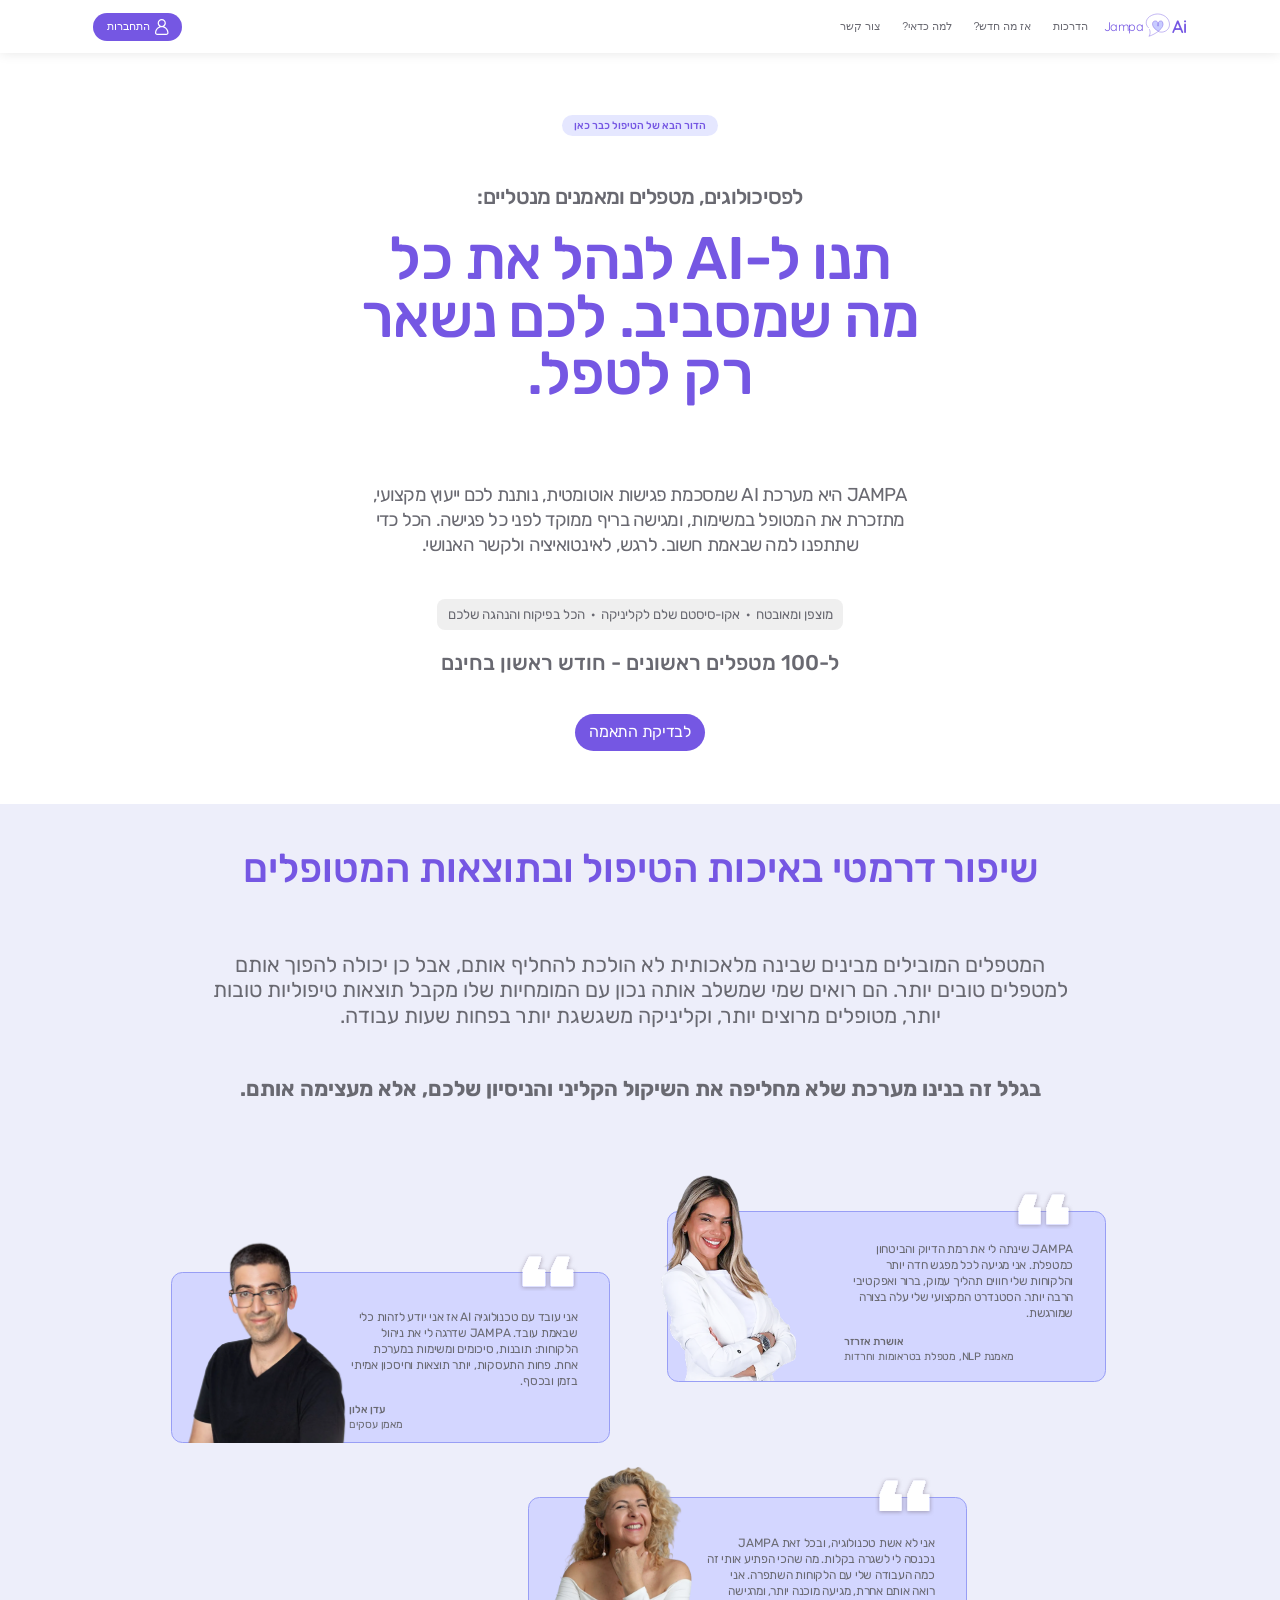
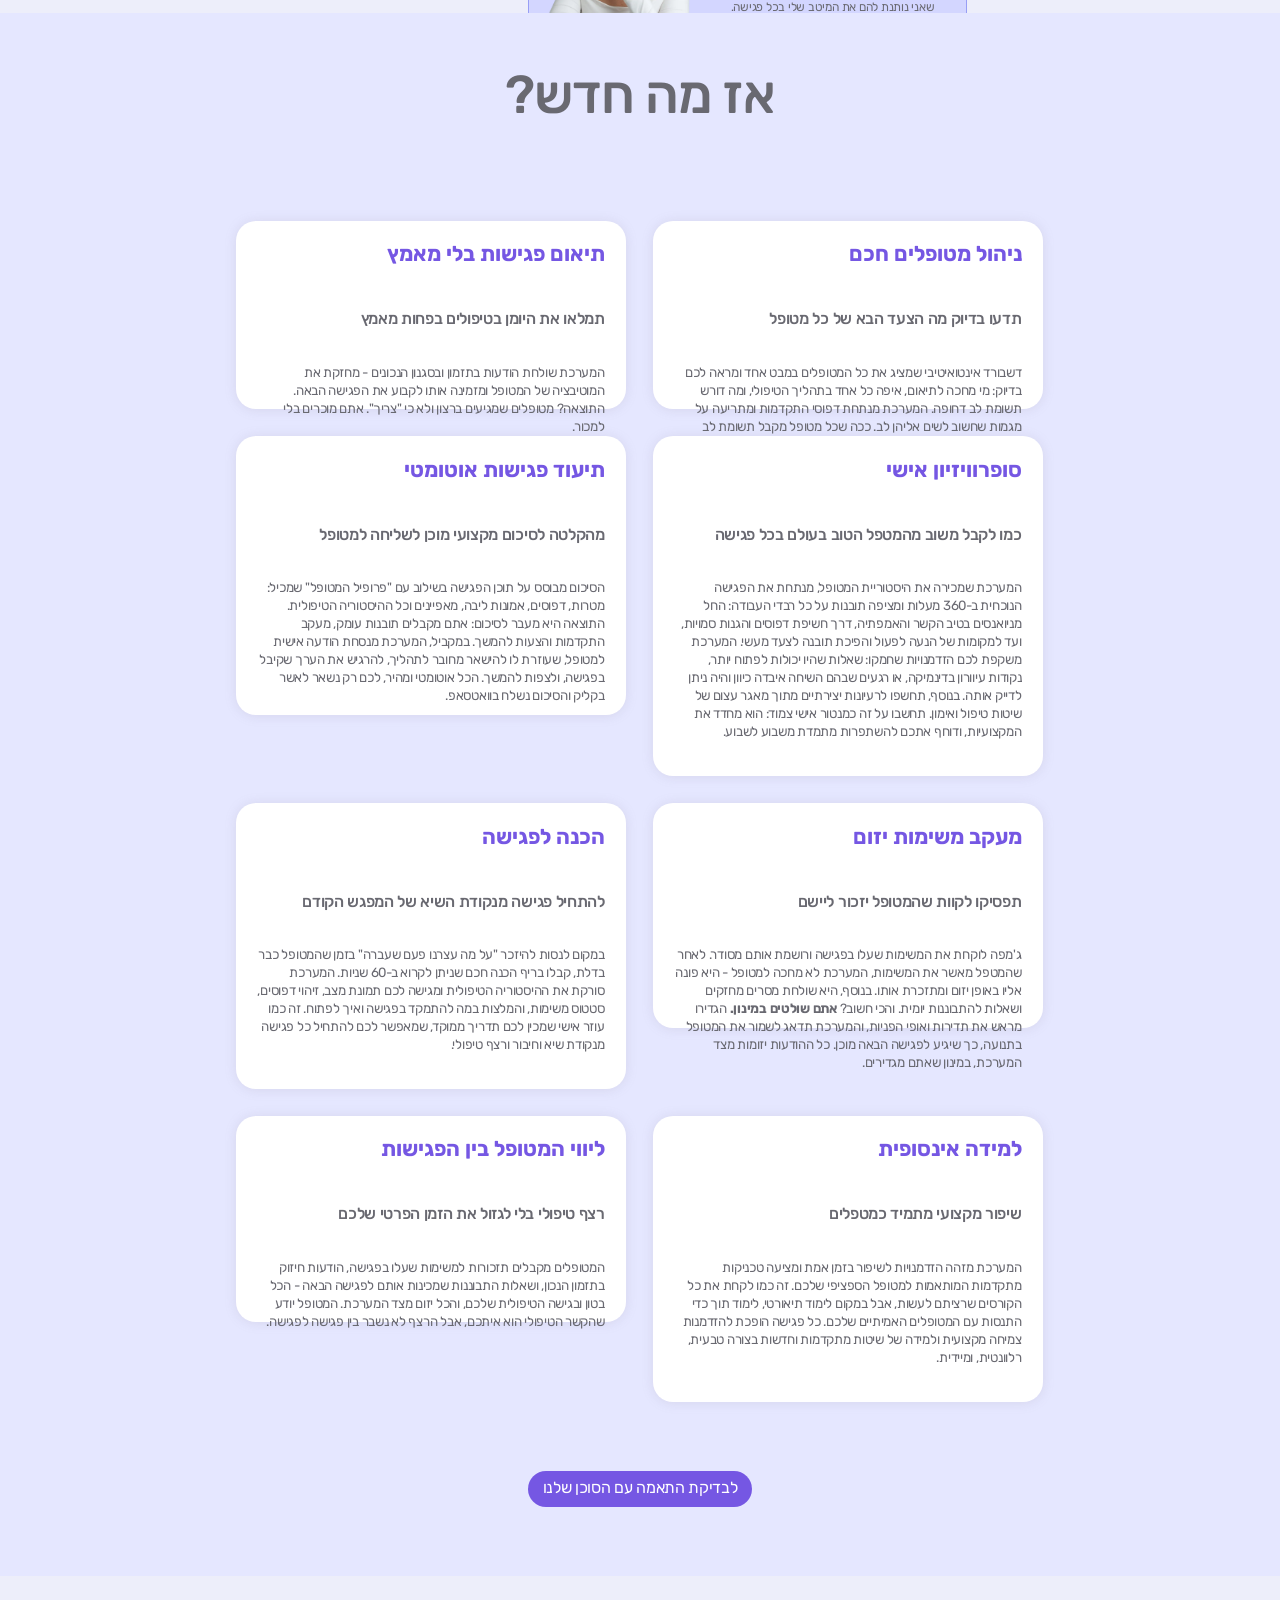
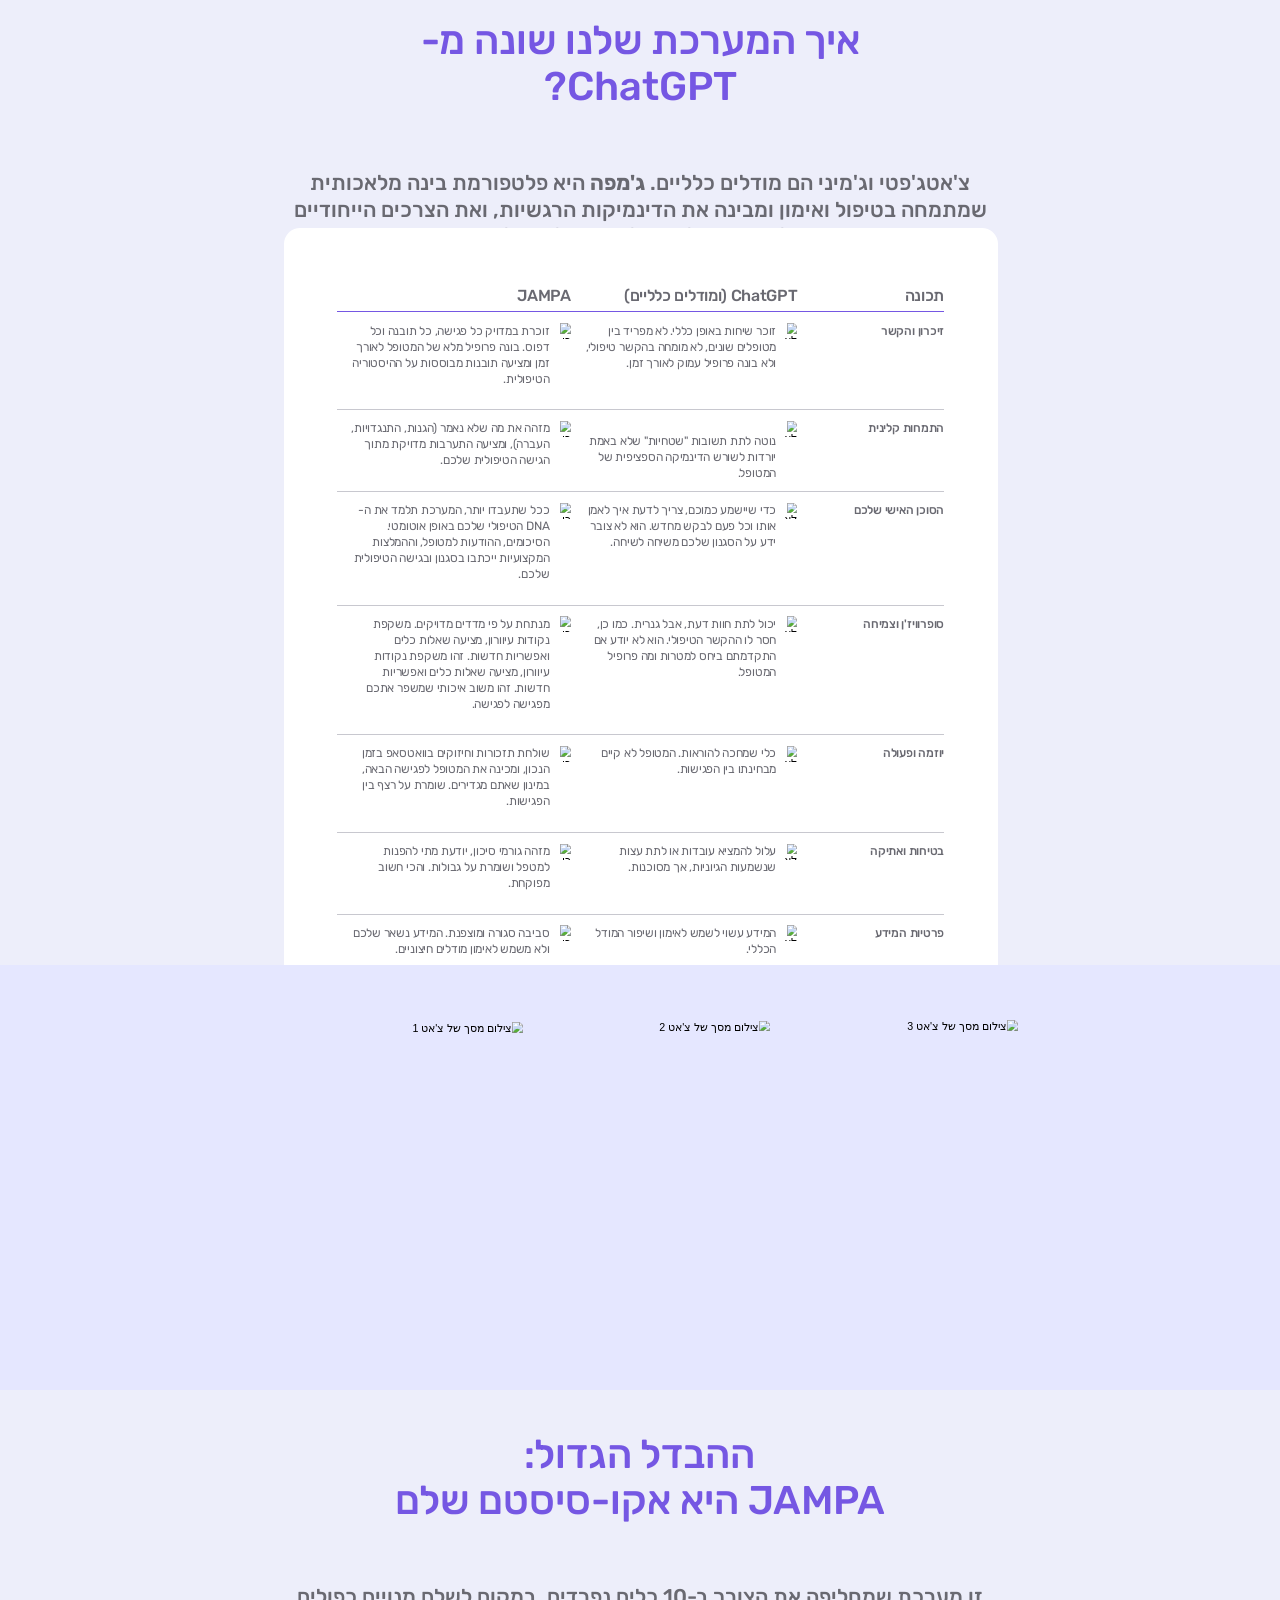
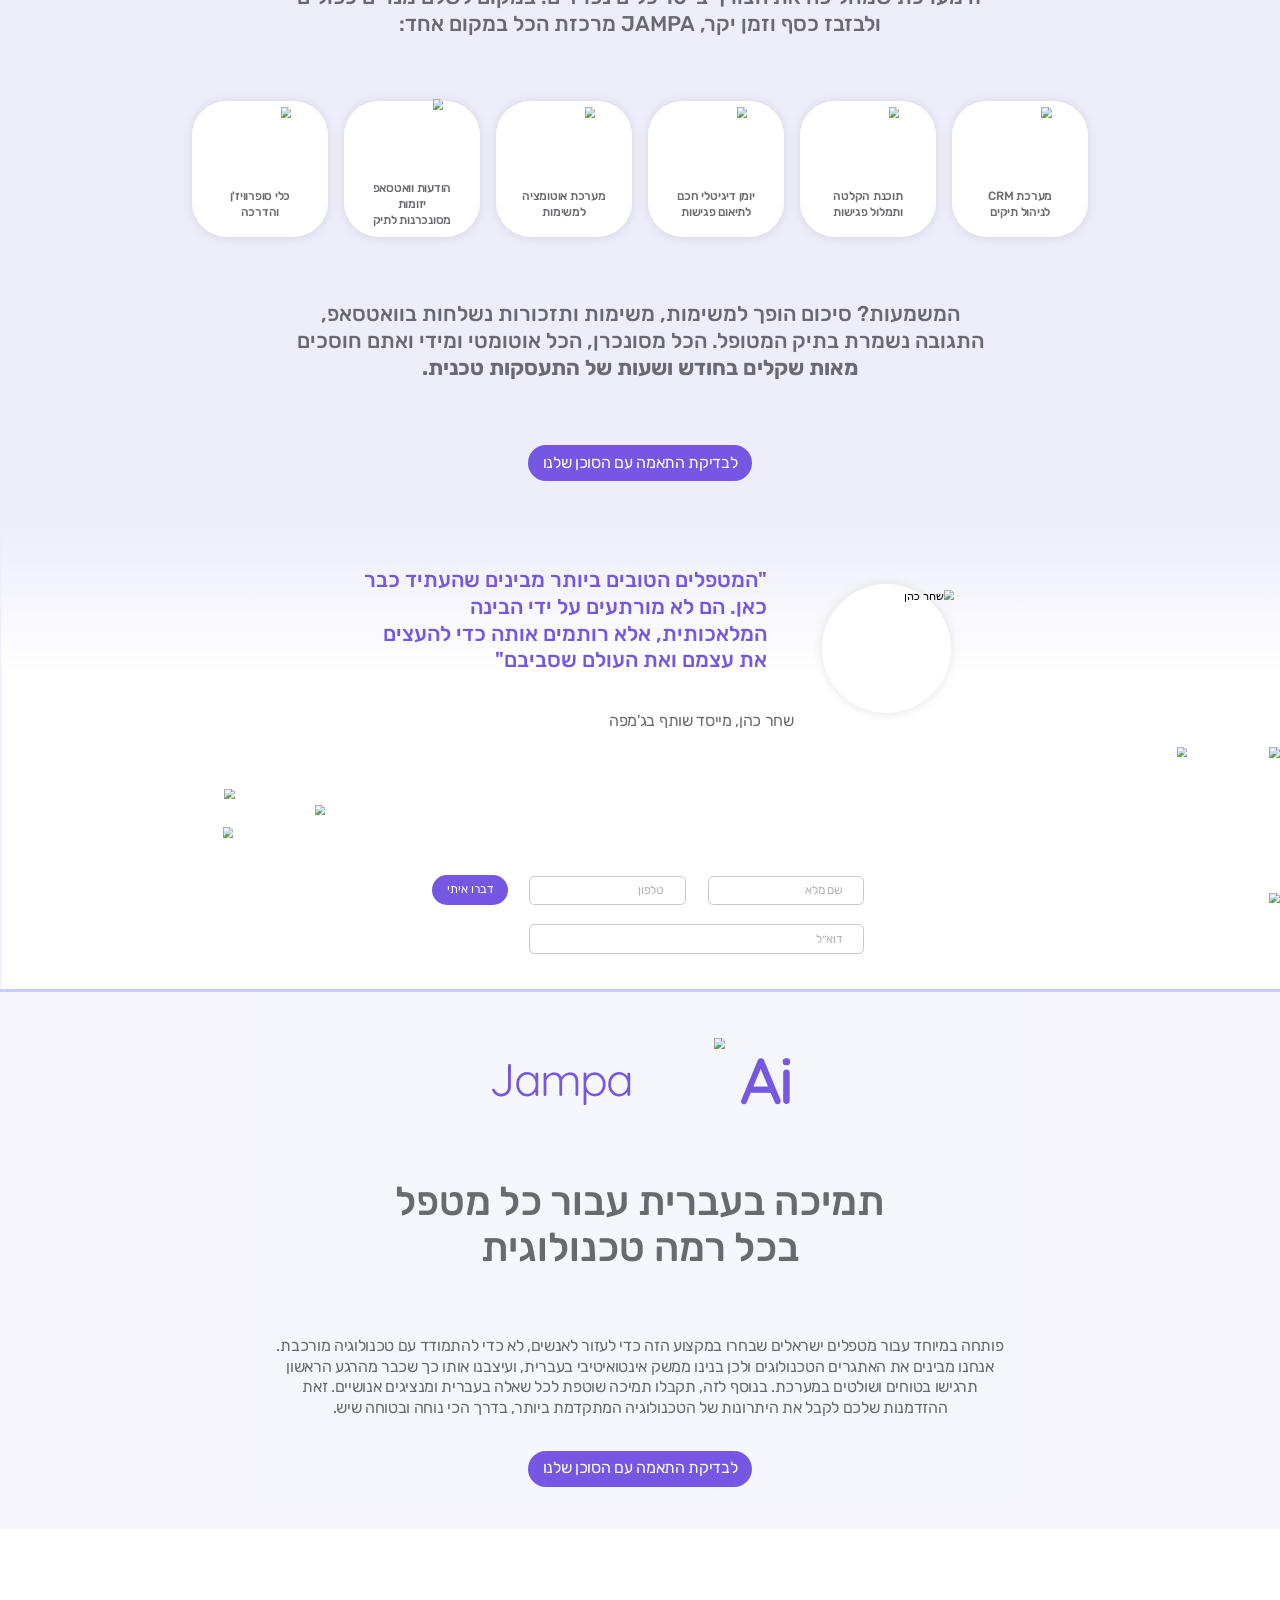
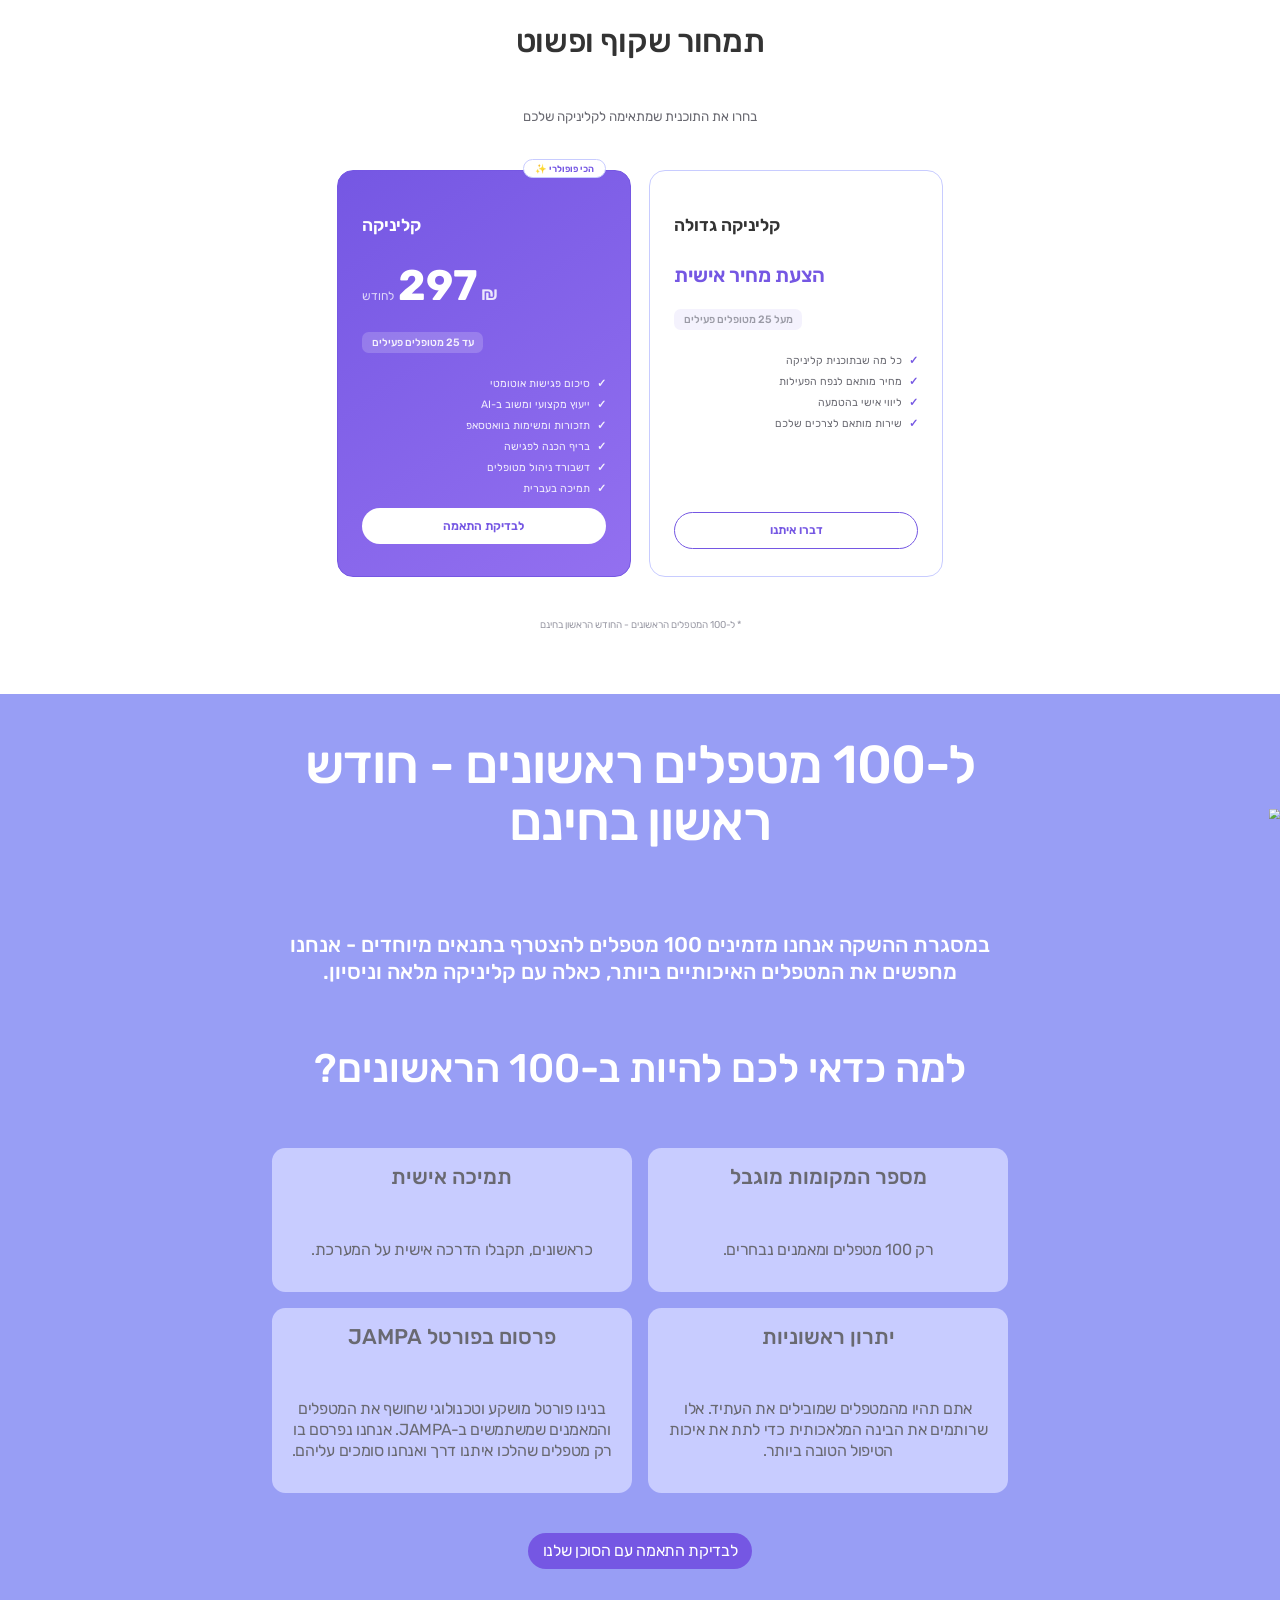
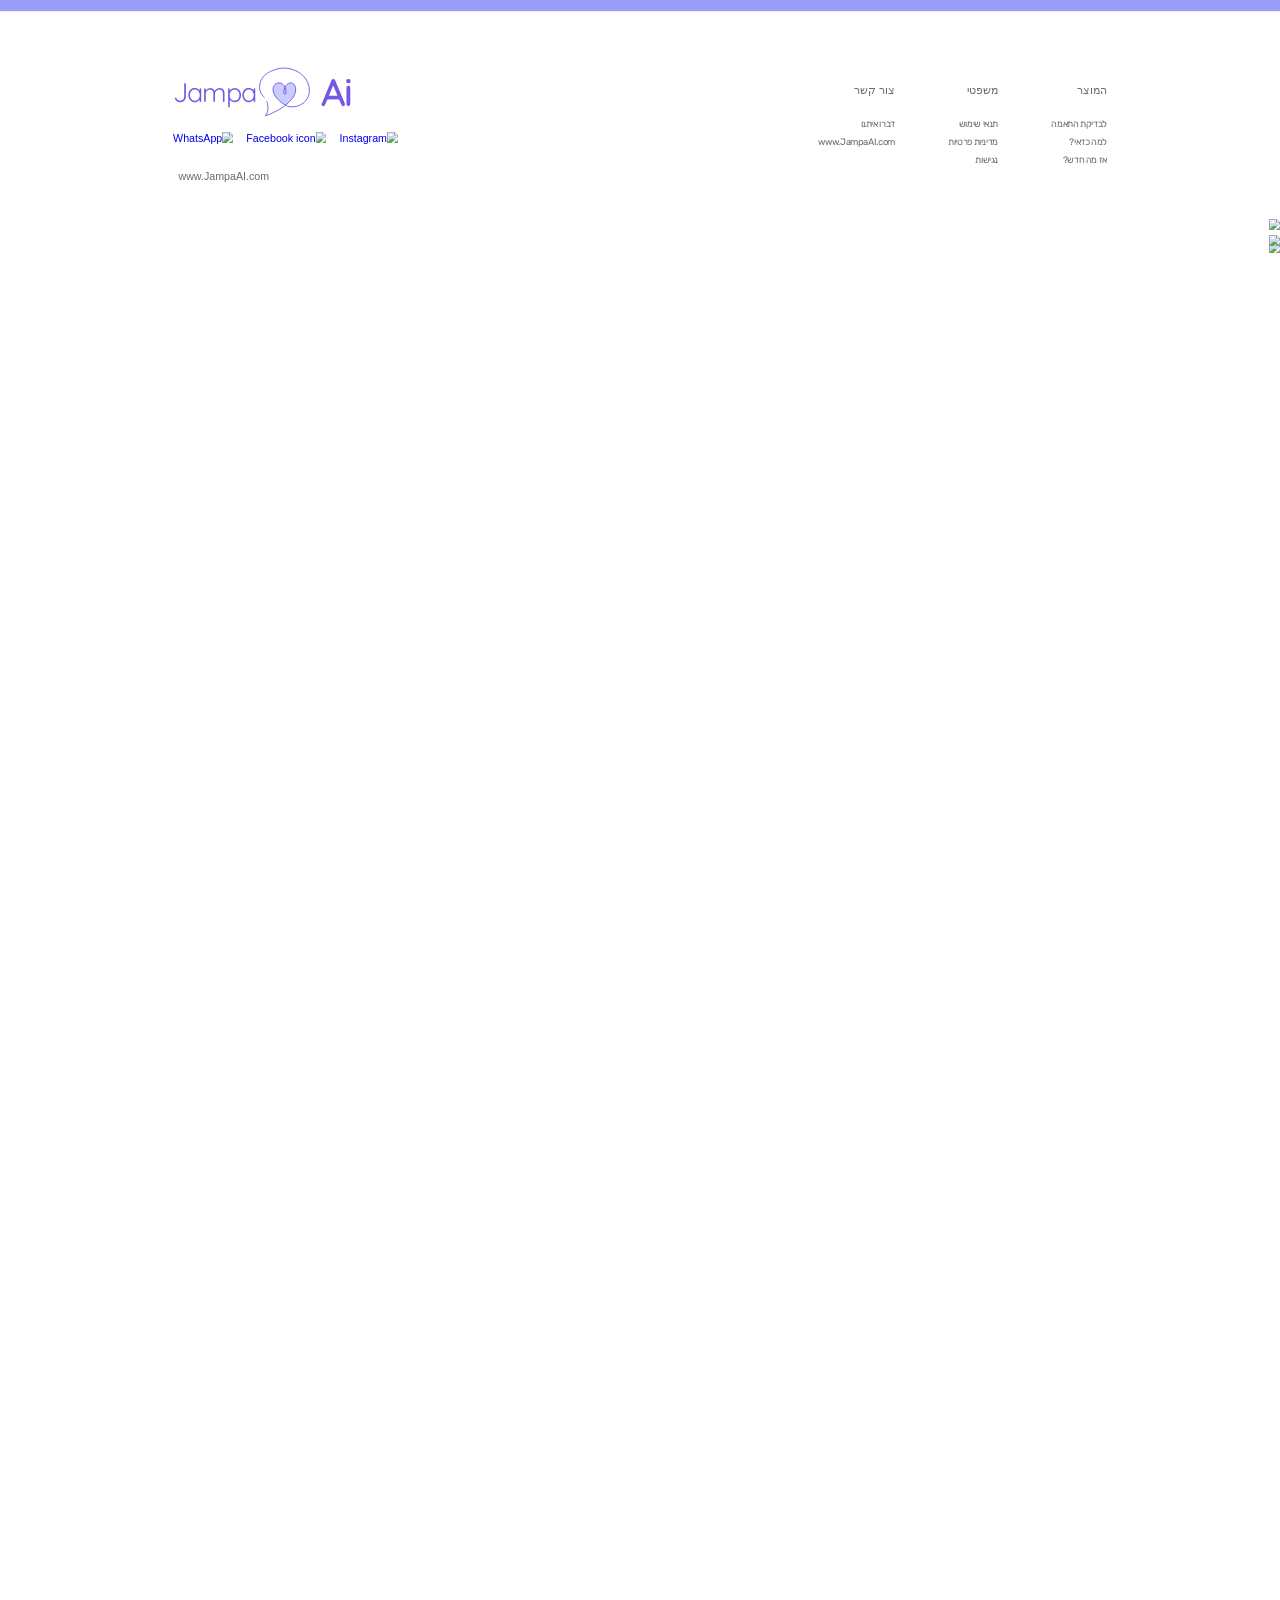
==== index.html @ 33da6381 "Switch Leads API back to prod environment" ====
<!doctype html>
<html dir="rtl" lang="he">
<head>
    <meta charset="utf-8"/>
    <meta content="width=device-width, initial-scale=1" name="viewport"/>
    <title>JAMPA - הדור הבא של הטיפול</title>
    <link rel="icon" type="image/x-icon" href="favicon-jampa.ico">
    <link rel="shortcut icon" href="favicon-jampa.ico"/>
    <link href="style.css?v=3" rel="stylesheet"/>
</head>
<body>

<header class="header">
    <div class="frame">
        <a href="tutorials.html" class="desktop-hidden" style="font-family:'Rubik',Helvetica,sans-serif;font-size:15px;font-weight:500;color:#7557E3;text-decoration:none;position:absolute;left:16px;top:50%;transform:translateY(-50%);">הדרכות</a>
        <div class="div mobile-hidden">
            <a aria-label="התחברות" class="frame-2" href="https://admin.jampa.ai" target="_blank" rel="noopener noreferrer" role="button">
                <svg fill="none" height="24" viewBox="0 0 21 24" width="21" xmlns="http://www.w3.org/2000/svg">
                    <path d="M13.772 11.1284C15.3076 10.0084 16.3077 8.19581 16.3077 6.15384C16.3077 2.76061 13.5471 0 10.1538 0C6.76059 0 3.99998 2.76061 3.99998 6.15384C3.99998 8.19581 4.99997 10.0084 6.53569 11.1284C2.71819 12.5892 0 16.2905 0 20.6154C0 22.4817 1.51833 24 3.38461 24H16.923C18.7893 24 20.3077 22.4817 20.3077 20.6154C20.3077 16.2905 17.5895 12.5892 13.772 11.1284ZM5.84616 6.15384C5.84616 3.77859 7.77858 1.84617 10.1538 1.84617C12.5291 1.84617 14.4615 3.77859 14.4615 6.15384C14.4615 8.52909 12.5291 10.4616 10.1538 10.4616C7.77858 10.4616 5.84616 8.52909 5.84616 6.15384ZM16.923 22.1538H3.38461C2.53631 22.1538 1.84617 21.4637 1.84617 20.6153C1.84617 16.0344 5.57292 12.3076 10.1539 12.3076C14.7348 12.3076 18.4616 16.0344 18.4616 20.6153C18.4615 21.4637 17.7714 22.1538 16.923 22.1538Z"
                          fill="white"/>
                </svg>
                <span class="text-wrapper">התחברות</span>
            </a>
        </div>
        <div class="frame-3">
            <nav aria-label="Main navigation" class="frame-4 mobile-hidden" role="navigation">
                <div class="title-wrapper"><a class="title" href="#contact">צור קשר</a></div>
                <div class="title-wrapper"><a class="title" href="#benefits">למה כדאי?</a></div>
                <div class="title-wrapper"><a class="title" href="#news">אז מה חדש?</a></div>
                <div class="title-wrapper"><a class="title" href="tutorials.html">הדרכות</a></div>
            </nav>
            <div class="frame-5">
                <div class="div-wrapper"><span class="text-wrapper-2">Jampa</span></div>
                <div class="vector-wrapper">
                    <svg fill="none" height="38" viewBox="0 0 39 38" width="39" xmlns="http://www.w3.org/2000/svg">
                        <path d="M26.2502 13.2962C28.8973 18.1969 25.248 23.3437 19.9892 27.4468C8.89312 21.0565 10.3332 13.4655 13.7926 12.1984C16.5403 11.1405 18.6458 12.6084 19.6491 14.8387C21.2437 11.1062 25.1578 11.2739 26.2502 13.2962Z"
                              fill="#C8CCFF"/>
                        <path d="M6.79842 24.7323C6.79842 24.7323 9.44089 30.2841 5.90465 34.8742C14.4113 32.3212 31.1596 22.3852 26.2502 13.2962C25.1141 11.1929 20.9257 11.0958 19.469 15.306C17.6481 20.5687 19.9941 20.157 20.1583 19.3298C20.9568 15.306 18.2013 10.5011 13.7926 12.1984C10.1968 13.5154 8.78274 21.6647 21.3603 28.1964C27.346 30.0187 34.3899 26.5287 36.1933 20.7429C37.9967 14.9572 35.2052 7.30323 28.1663 3.78376C21.504 0.452627 15.4813 0.973171 9.52341 3.78376C0.65044 7.96955 -0.299785 17.5269 5.09146 21.9548"
                              stroke="#7557E3" stroke-linecap="round" stroke-linejoin="round" stroke-width="0.639904"/>
                    </svg>
                </div>
                <span class="text-wrapper-3">Ai</span>
            </div>
        </div>
    </div>
</header>

<div class="desktop-shell">
    <main class="jampa-web" data-model-id="874:616">
        <header class="head-baner">
            <div class="frame">
                <div style="display:inline-block;background:#E5E7FF;border-radius:20px;padding:6px 18px;text-align:center;margin-bottom:8px;">
                    <p style="font-family:'Rubik',Helvetica;font-size:16px;font-weight:500;color:#7557E3;margin:0;">הדור הבא של הטיפול כבר כאן</p>
                </div>
                <p class="text-wrapper" style="font-size:32px;font-weight:500;color:#696971;text-align:center;margin-bottom:0;">לפסיכולוגים, מטפלים ומאמנים מנטליים:</p>
                <h1 class="title">תנו ל-AI לנהל את כל מה שמסביב. לכם נשאר רק לטפל.</h1>
                <p class="text-wrapper">
                    JAMPA היא מערכת AI שמסכמת פגישות אוטומטית, נותנת לכם ייעוץ מקצועי, מתזכרת את המטופל במשימות, ומגישה בריף ממוקד לפני כל פגישה.
                    הכל כדי שתתפנו למה שבאמת חשוב. לרגש, לאינטואיציה ולקשר האנושי.
                </p>
                <div style="background:#efefef;border-radius:12px;padding:12px 16px;text-align:center;">
                    <p style="font-family:'Rubik',Helvetica;font-size:20px;font-weight:400;color:#696971;margin:0;direction:rtl;">מוצפן ומאובטח &nbsp;·&nbsp; אקו-סיסטם שלם לקליניקה &nbsp;·&nbsp; הכל בפיקוח והנהגה שלכם</p>
                </div>
                <div class="div">
                    <p class="p">ל-100 מטפלים ראשונים - חודש ראשון בחינם</p>
                    <a href="#contact" class="buttons" aria-label="לבדיקת התאמה">
                        <span class="title-2">לבדיקת התאמה</span>
                    </a>
                </div>
            </div>
            <div class="vector-wrapper" aria-hidden="true"><img class="vector" src="https://jampa-landing.web.app/img/vector-1-1.svg" alt=""/></div>
            <div class="img-wrapper" aria-hidden="true"><img class="img" src="https://jampa-landing.web.app/img/vector-1-2.svg" alt=""/></div>
        </header>
        <section class="frame-2">
            <div class="frame-3">
                <div class="frame-4">
                    <h2 class="title-3">שיפור דרמטי באיכות הטיפול ובתוצאות המטופלים</h2>
                    <p class="title-4">
                        המטפלים המובילים מבינים שבינה מלאכותית לא הולכת להחליף אותם, אבל כן יכולה להפוך אותם למטפלים
                        טובים יותר. הם רואים שמי שמשלב אותה נכון עם המומחיות שלו מקבל תוצאות טיפוליות טובות יותר, מטופלים מרוצים
                        יותר, וקליניקה משגשגת יותר בפחות שעות עבודה.
                    </p>
                    <p class="title-5">בגלל זה בנינו מערכת שלא מחליפה את השיקול הקליני והניסיון שלכם, אלא מעצימה אותם.</p>
                </div>
            </div>
            <div class="frame-5" style="position:relative;width:100%;height:803px;">
                <div class="layer" aria-hidden="true"><img class="vector-2" src="https://jampa-landing.web.app/img/vector.svg" alt=""/></div>
                <div class="layer-2" aria-hidden="true"></div>
                <div class="layer-3" aria-hidden="true"></div>

                <!-- Oshrat — top right (Figma: left:1000, top:0) -->
                <article style="position:absolute;left:1000px;top:0;width:658px;height:325px;">
                    <!-- Card background rectangle starts 68px from top -->
                    <div style="position:absolute;top:68px;left:0;width:658px;height:257px;background:#D3D6FF;border:1px solid #989EF5;border-radius:17px;"></div>
                    <!-- Quote marks -->
                    <div aria-hidden="true" style="position:absolute;top:39px;left:520px;width:89px;height:57px;overflow:hidden;">
                        <img src="img/figma-quote.svg" alt="" style="width:100%;height:100%;"/>
                    </div>
                    <!-- Text content -->
                    <div style="position:absolute;top:114px;right:49px;width:343px;display:flex;flex-direction:column;gap:21px;align-items:flex-end;direction:rtl;">
                        <p style="font-family:'Rubik',Helvetica;font-weight:400;font-size:18px;line-height:24px;letter-spacing:-0.36px;color:#696971;margin:0;">JAMPA שינתה לי את רמת הדיוק והביטחון כמטפלת. אני מגיעה לכל מפגש חדה יותר והלקוחות שלי חווים תהליך עמוק, ברור ואפקטיבי הרבה יותר. הסטנדרט המקצועי שלי עלה בצורה שמורגשת.</p>
                        <div style="display:flex;flex-direction:column;align-items:flex-end;">
                            <cite style="font-family:'Rubik',Helvetica;font-weight:500;font-size:16px;line-height:22px;color:#696971;font-style:normal;">אושרת אזרזר</cite>
                            <p style="font-family:'Rubik',Helvetica;font-weight:400;font-size:16px;line-height:20px;letter-spacing:-0.32px;color:#696971;margin:0;white-space:nowrap;">מאמנת NLP, מטפלת בטראומות וחרדות</p>
                        </div>
                    </div>
                    <!-- Cutout photo — hangs above card -->
                    <div style="position:absolute;top:-1px;left:-100px;width:380px;height:325px;">
                        <img src="img/oshrat1.png" alt="אושרת אזרזר" style="width:100%;height:100%;object-fit:contain;object-position:bottom;display:block;"/>
                    </div>
                </article>

                <!-- Anat — bottom center (Figma: left:792, top:429) -->
                <article style="position:absolute;left:792px;top:429px;width:658px;height:325px;">
                    <div style="position:absolute;top:68px;left:0;width:658px;height:257px;background:#D3D6FF;border:1px solid #989EF5;border-radius:17px;"></div>
                    <div aria-hidden="true" style="position:absolute;top:39px;left:520px;width:89px;height:57px;overflow:hidden;">
                        <img src="img/figma-quote.svg" alt="" style="width:100%;height:100%;"/>
                    </div>
                    <div style="position:absolute;top:125px;right:49px;width:343px;display:flex;flex-direction:column;gap:21px;align-items:flex-end;direction:rtl;">
                        <p style="font-family:'Rubik',Helvetica;font-weight:400;font-size:18px;line-height:24px;letter-spacing:-0.36px;color:#696971;margin:0;">אני לא אשת טכנולוגיה, ובכל זאת JAMPA נכנסה לי לשגרה בקלות. מה שהכי הפתיע אותי זה כמה העבודה שלי עם הלקוחות השתפרה. אני רואה אותם אחרת, מגיעה מוכנה יותר, ומרגישה שאני נותנת להם את המיטב שלי בכל פגישה.</p>
                        <div style="display:flex;flex-direction:column;align-items:flex-end;">
                            <cite style="font-family:'Rubik',Helvetica;font-weight:500;font-size:16px;line-height:22px;color:#696971;font-style:normal;">ענת זיו</cite>
                            <p style="font-family:'Rubik',Helvetica;font-weight:400;font-size:16px;line-height:20px;letter-spacing:-0.32px;color:#696971;margin:0;white-space:nowrap;">מלווה תהליכי שינוי והתפתחות אישית</p>
                        </div>
                    </div>
                    <!-- Cutout photo -->
                    <div style="position:absolute;top:-1px;left:0;width:282px;height:325px;overflow:hidden;">
                        <img src="img/figma-anat.png" alt="ענת זיו" style="position:absolute;width:98.56%;height:128.28%;left:1.46%;top:-3.05%;object-fit:contain;display:block;"/>
                    </div>
                </article>

                <!-- Eden — middle left (Figma: left:257, top:92) -->
                <article style="position:absolute;left:257px;top:92px;width:658px;height:325px;">
                    <div style="position:absolute;top:68px;left:0;width:658px;height:257px;background:#D3D6FF;border:1px solid #989EF5;border-radius:17px;"></div>
                    <div aria-hidden="true" style="position:absolute;top:39px;left:520px;width:89px;height:57px;overflow:hidden;">
                        <img src="img/figma-quote.svg" alt="" style="width:100%;height:100%;"/>
                    </div>
                    <div style="position:absolute;top:124px;right:49px;width:343px;display:flex;flex-direction:column;gap:21px;align-items:flex-end;direction:rtl;">
                        <p style="font-family:'Rubik',Helvetica;font-weight:400;font-size:18px;line-height:24px;letter-spacing:-0.36px;color:#696971;margin:0;">אני עובד עם טכנולוגיה AI אז אני יודע לזהות כלי שבאמת עובד. JAMPA שדרגה לי את ניהול הלקוחות: תובנות, סיכומים ומשימות במערכת אחת. פחות התעסקות, יותר תוצאות וחיסכון אמיתי בזמן ובכסף.</p>
                        <div style="display:flex;flex-direction:column;align-items:flex-end;">
                            <cite style="font-family:'Rubik',Helvetica;font-weight:500;font-size:16px;line-height:22px;color:#696971;font-style:normal;">עדן אלון</cite>
                            <p style="font-family:'Rubik',Helvetica;font-weight:400;font-size:16px;line-height:20px;letter-spacing:-0.32px;color:#696971;margin:0;">מאמן עסקים</p>
                        </div>
                    </div>
                    <!-- Cutout photo (landscape source, cropped) -->
                    <div style="position:absolute;top:1px;left:6px;width:280px;height:323px;overflow:hidden;">
                        <img src="img/figma-eden.png" alt="עדן אלון" style="position:absolute;width:211.27%;height:122.04%;left:-46.46%;top:-2.78%;object-fit:contain;display:block;"/>
                    </div>
                </article>
            </div>
        </section>
        <section class="frame-13" id="news">
            <h2 class="text-wrapper-2">אז מה חדש?</h2>
            <div class="frame-14">
                <article class="card">
                    <div class="frame-15">
                        <h3 class="title-12">ניהול מטופלים חכם</h3>
                        <p class="title-13">תדעו בדיוק מה הצעד הבא של כל מטופל</p>
                        <p class="title-14">
                            דשבורד אינטואיטיבי שמציג את כל המטופלים במבט אחד ומראה לכם בדיוק: מי מחכה לתיאום, איפה כל
                            אחד בתהליך
                            הטיפולי, ומה דורש תשומת לב דחופה. המערכת מנתחת דפוסי התקדמות ומתריעה על מגמות שחשוב לשים
                            אליהן לב. ככה
                            שכל מטופל מקבל תשומת לב מלאה, גם כשהקליניקה עמוסה.
                        </p>
                    </div>
                </article>
                <article class="card">
                    <div class="frame-15">
                        <h3 class="title-12">תיאום פגישות בלי מאמץ</h3>
                        <p class="title-13">תמלאו את היומן בטיפולים בפחות מאמץ</p>
                        <p class="title-14">
                            המערכת שולחת הודעות בתזמון ובסגנון הנכונים - מחזקת את המוטיבציה של המטופל ומזמינה אותו לקבוע את הפגישה הבאה.
                            התוצאה? מטופלים שמגיעים ברצון ולא כי &#34;צריך&#34;. אתם מוכרים בלי למכור.
                        </p>
                    </div>
                </article>
                <article class="frame-wrapper">
                    <div class="frame-15">
                        <h3 class="title-12">סופרוויזיון אישי</h3>
                        <p class="title-13">כמו לקבל משוב מהמטפל הטוב בעולם בכל פגישה</p>
                        <p class="title-14">
                            המערכת שמכירה את היסטוריית המטופל, מנתחת את הפגישה הנוכחית ב-360 מעלות ומציפה תובנות על כל
                            רבדי העבודה:
                            החל מניואנסים בטיב הקשר והאמפתיה, דרך חשיפת דפוסים והגנות סמויות, ועד למקומות של הנעה לפעול
                            והפיכת תובנה
                            לצעד מעשי. המערכת משקפת לכם הזדמנויות שחמקו: שאלות שהיו יכולות לפתוח יותר, נקודות עיוורון
                            בדינמיקה, או
                            רגעים שבהם השיחה איבדה כיוון והיה ניתן לדייק אותה. בנוסף, תחשפו לרעיונות יצירתיים מתוך מאגר
                            עצום של
                            שיטות טיפול ואימון. תחשבו על זה כמנטור אישי צמוד: הוא מחדד את המקצועיות, ודוחף אתכם להשתפרות
                            מתמדת משבוע
                            לשבוע.
                        </p>
                    </div>
                </article>
                <article class="div-wrapper">
                    <div class="frame-15">
                        <h3 class="title-12">תיעוד פגישות אוטומטי</h3>
                        <p class="title-13">מהקלטה לסיכום מקצועי מוכן לשליחה למטופל</p>
                        <p class="title-14">
                            הסיכום מבוסס על תוכן הפגישה בשילוב עם &#34;פרופיל המטופל&#34; שמכיל: מטרות, דפוסים, אמונות
                            ליבה,
                            מאפיינים וכל ההיסטוריה הטיפולית. התוצאה היא מעבר לסיכום: אתם מקבלים תובנות עומק, מעקב
                            התקדמות והצעות
                            להמשך. במקביל, המערכת מנסחת הודעה אישית למטופל, שעוזרת לו להישאר מחובר לתהליך, להרגיש את
                            הערך שקיבל
                            בפגישה, ולצפות להמשך. הכל אוטומטי ומהיר, לכם רק נשאר לאשר בקליק והסיכום נשלח בוואטסאפ.
                        </p>
                    </div>
                </article>
                <article class="card-2">
                    <div class="frame-15">
                        <h3 class="title-12">מעקב משימות יזום</h3>
                        <p class="title-13">תפסיקו לקוות שהמטופל יזכור ליישם</p>
                        <p class="title-14">
                            ג'מפה לוקחת את המשימות שעלו בפגישה ורושמת אותם מסודר. לאחר שהמטפל מאשר את המשימות, המערכת לא
                            מחכה למטופל - היא פונה אליו באופן יזום ומתזכרת אותו. בנוסף, היא שולחת מסרים מחזקים ושאלות
                            להתבוננות יומית.
                            והכי חשוב? <strong>אתם שולטים במינון.</strong> הגדירו מראש את תדירות ואופי הפניות, והמערכת תדאג לשמור את
                            המטופל בתנועה, כך שיגיע לפגישה הבאה מוכן. כל ההודעות יזומות מצד המערכת, במינון שאתם מגדירים.
                        </p>
                    </div>
                </article>
                <article class="frame-wrapper">
                    <div class="frame-15">
                        <h3 class="title-12">הכנה לפגישה</h3>
                        <p class="title-13">להתחיל פגישה מנקודת השיא של המפגש הקודם</p>
                        <p class="title-14">
                            במקום לנסות להיזכר &#34;על מה עצרנו פעם שעברה&#34; בזמן שהמטופל כבר בדלת, קבלו בריף הכנה חכם
                            שניתן לקרוא ב-60 שניות. המערכת סורקת את ההיסטוריה הטיפולית ומגישה לכם תמונת מצב, זיהוי דפוסים,
                            סטטוס משימות, והמלצות במה להתמקד בפגישה ואיך לפתוח.
                            זה כמו עוזר אישי שמכין לכם תדריך ממוקד, שמאפשר לכם להתחיל כל פגישה מנקודת שיא וחיבור ורצף טיפולי.
                        </p>
                    </div>
                </article>
                <article class="frame-wrapper">
                    <div class="frame-15">
                        <h3 class="title-12">למידה אינסופית</h3>
                        <p class="title-13">שיפור מקצועי מתמיד כמטפלים</p>
                        <p class="title-14">
                            המערכת מזהה הזדמנויות לשיפור בזמן אמת ומציעה טכניקות מתקדמות המותאמות למטופל הספציפי שלכם.
                            זה כמו לקחת
                            את כל הקורסים שרציתם לעשות, אבל במקום לימוד תיאורטי, לימוד תוך כדי התנסות עם המטופלים
                            האמיתיים שלכם. כל
                            פגישה הופכת להזדמנות צמיחה מקצועית ולמידה של שיטות מתקדמות וחדשות בצורה טבעית, רלוונטית,
                            ומיידית.
                        </p>
                    </div>
                </article>
                <article class="card-3">
                    <div class="frame-15">
                        <h3 class="title-12">ליווי המטופל בין הפגישות</h3>
                        <p class="title-13">רצף טיפולי בלי לגזול את הזמן הפרטי שלכם</p>
                        <p class="title-14">
                            המטופלים מקבלים תזכורות למשימות שעלו בפגישה, הודעות חיזוק בתזמון הנכון, ושאלות התבוננות שמכינות
                            אותם לפגישה הבאה - הכל בטון ובגישה הטיפולית שלכם, והכל יזום מצד המערכת. המטופל יודע שהקשר
                            הטיפולי הוא איתכם, אבל הרצף לא נשבר בין פגישה לפגישה.
                        </p>
                    </div>
                </article>
            </div>
            <div class="buttons-wrapper">
                <a href="#contact" class="buttons" aria-label="לבדיקת התאמה עם הסוכן שלנו">
                    <span class="title-2">לבדיקת התאמה עם הסוכן שלנו</span>
                </a>
            </div>
        </section>
        <section class="frame-16">
            <div class="frame-17">
                <div class="frame-18">
                    <h2 class="text-wrapper-3">איך המערכת שלנו שונה מ-ChatGPT?</h2>
                    <p class="title-15">
                        צ&#39;אטג&#39;פטי וג&#39;מיני הם מודלים כלליים. <strong>ג&#39;מפה</strong> היא פלטפורמת בינה מלאכותית שמתמחה בטיפול ואימון ומבינה את
                        הדינמיקות הרגשיות, ואת הצרכים הייחודיים שלכם כמטפלים ושל המטופלים שלכם.
                    </p>
                </div>
            </div>
            <div class="frame-19">
                <div class="frame-20">
                    <div class="frame-21">
                        <div class="title-16">JAMPA</div>
                        <div class="title-17">ChatGPT (ומודלים כלליים)</div>
                        <div class="title-18">תכונה</div>
                    </div>
                    <div class="frame-22">
                        <div class="frame-23">
                            <p class="title-19">
                                זוכרת במדויק כל פגישה, כל תובנה וכל דפוס. בונה פרופיל מלא של המטופל לאורך זמן ומציעה
                                תובנות מבוססות על
                                ההיסטוריה הטיפולית.
                            </p>
                            <img class="icons-XV" src="https://jampa-landing.web.app/img/icons-xv-12.svg" alt="כן"/>
                        </div>
                        <div class="frame-24">
                            <p class="title-20">
                                זוכר שיחות באופן כללי. לא מפריד בין מטופלים שונים, לא מומחה בהקשר טיפולי, ולא בונה פרופיל
                                עמוק לאורך זמן.
                            </p>
                            <img class="icons-XV" src="https://jampa-landing.web.app/img/property-1-x.svg" alt="לא"/>
                        </div>
                        <div class="title-21">זיכרון והקשר</div>
                    </div>
                    <div class="frame-22">
                        <div class="frame-23">
                            <p class="title-19">
                                מזהה את מה שלא נאמר (הגנות, התנגדויות, העברה), ומציעה התערבות מדויקת מתוך הגישה הטיפולית
                                שלכם.
                            </p>
                            <img class="icons-XV" src="https://jampa-landing.web.app/img/icons-xv-12.svg" alt="כן"/>
                        </div>
                        <div class="frame-25">
                            <p class="title-22">
                                נוטה לתת תשובות &#34;שטחיות&#34; שלא באמת יורדות לשורש הדינמיקה הספציפית של המטופל.
                            </p>
                            <img class="icons-XV-2" src="https://jampa-landing.web.app/img/property-1-x.svg" alt="לא"/>
                        </div>
                        <div class="title-21">התמחות קלינית</div>
                    </div>
                    <div class="frame-22">
                        <div class="frame-23">
                            <p class="title-19">
                                ככל שתעבדו יותר, המערכת תלמד את ה-DNA הטיפולי שלכם באופן אוטומטי. הסיכומים, ההודעות
                                למטופל, וההמלצות המקצועיות ייכתבו בסגנון ובגישה הטיפולית שלכם.
                            </p>
                            <img class="icons-XV" src="https://jampa-landing.web.app/img/icons-xv-12.svg" alt="כן"/>
                        </div>
                        <div class="frame-24">
                            <p class="title-20">
                                כדי שיישמע כמוכם, צריך לדעת איך לאמן אותו וכל פעם לבקש מחדש. הוא לא צובר ידע על הסגנון
                                שלכם משיחה לשיחה.
                            </p>
                            <img class="icons-XV" src="https://jampa-landing.web.app/img/property-1-x.svg" alt="לא"/>
                        </div>
                        <div class="title-21">הסוכן האישי שלכם</div>
                    </div>
                    <div class="frame-22">
                        <div class="frame-23">
                            <p class="title-19">
                                מנתחת על פי מדדים מדויקים. משקפת נקודות עיוורון, מציעה שאלות כלים ואפשריות חדשות. זהו משקפת נקודות עיוורון, מציעה שאלות כלים ואפשריות חדשות. זהו
                                משוב איכותי
                                שמשפר אתכם מפגישה לפגישה.
                            </p>
                            <img class="icons-XV" src="https://jampa-landing.web.app/img/icons-xv-12.svg" alt="כן"/>
                        </div>
                        <div class="frame-24">
                            <p class="title-20">
                                יכול לתת חוות דעת, אבל גנרית. כמו כן, חסר לו ההקשר הטיפולי. הוא לא יודע אם התקדמתם ביחס
                                למטרות ומה
                                פרופיל המטופל.
                            </p>
                            <img class="icons-XV" src="https://jampa-landing.web.app/img/property-1-x.svg" alt="לא"/>
                        </div>
                        <div class="title-21">סופרוויז&#39;ן וצמיחה</div>
                    </div>
                    <div class="frame-22">
                        <div class="frame-23">
                            <p class="title-19">
                                שולחת תזכורות וחיזוקים בוואטסאפ בזמן הנכון, ומכינה את המטופל לפגישה הבאה, במינון שאתם
                                מגדירים. שומרת על רצף בין הפגישות.
                            </p>
                            <img class="icons-XV" src="https://jampa-landing.web.app/img/icons-xv-12.svg" alt="כן"/>
                        </div>
                        <div class="frame-24">
                            <p class="title-20">כלי שמחכה להוראות. המטופל לא קיים מבחינתו בין הפגישות.</p>
                            <img class="icons-XV" src="https://jampa-landing.web.app/img/property-1-x.svg" alt="לא"/>
                        </div>
                        <div class="title-21">יוזמה ופעולה</div>
                    </div>
                    <div class="frame-22">
                        <div class="frame-23">
                            <p class="title-19">מזהה גורמי סיכון, יודעת מתי להפנות למטפל ושומרת על גבולות. והכי חשוב
                                מפוקחת.</p>
                            <img class="icons-XV" src="https://jampa-landing.web.app/img/icons-xv-12.svg" alt="כן"/>
                        </div>
                        <div class="frame-24">
                            <p class="title-20">עלול להמציא עובדות או לתת עצות שנשמעות הגיוניות, אך מסוכנות.</p>
                            <img class="icons-XV" src="https://jampa-landing.web.app/img/property-1-x.svg" alt="לא"/>
                        </div>
                        <div class="title-21">בטיחות ואתיקה</div>
                    </div>
                    <div class="frame-22">
                        <div class="frame-23">
                            <p class="title-19">סביבה סגורה ומוצפנת. המידע נשאר שלכם ולא משמש לאימון מודלים
                                חיצוניים.</p>
                            <img class="icons-XV" src="https://jampa-landing.web.app/img/icons-xv-12.svg" alt="כן"/>
                        </div>
                        <div class="frame-24">
                            <p class="title-20">המידע עשוי לשמש לאימון ושיפור המודל הכללי.</p>
                            <img class="icons-XV" src="https://jampa-landing.web.app/img/property-1-x.svg" alt="לא"/>
                        </div>
                        <div class="title-21">פרטיות המידע</div>
                    </div>
                </div>
            </div>
        </section>
        <section class="frame-26">
            <img class="chat" src="https://jampa-landing.web.app/img/chat-3.svg" alt="צילום מסך של צ'אט 1"/>
            <img class="chat-2" src="https://jampa-landing.web.app/img/chat-2.png" alt="צילום מסך של צ'אט 2"/>
            <img class="chat-3" src="https://jampa-landing.web.app/img/chat-1.png" alt="צילום מסך של צ'אט 3"/>
        </section>
        <section class="frame-3">
            <div class="frame-18">
                <h2 class="text-wrapper-3">ההבדל הגדול:<br/>JAMPA היא אקו-סיסטם שלם</h2>
                <p class="title-15">
                    זו מערכת שמחליפה את הצורך ב-10 כלים נפרדים. במקום לשלם מנויים כפולים ולבזבז כסף וזמן יקר, JAMPA
                    מרכזת הכל
                    במקום אחד:
                </p>
            </div>
            <div class="frame-27">
                <div class="categories-icon-text">
                    <img class="categories-icon" src="https://jampa-landing.web.app/img/categories-icon-1.svg" alt=""/>
                    <p class="title-23">כלי סופרוויז&#39;ן והדרכה</p>
                </div>
                <div class="categories-icon-text">
                    <img class="categories-icon" src="https://jampa-landing.web.app/img/categories-icon-2.svg" alt=""/>
                    <p class="title-23">הודעות וואטסאפ יזומות <br/>מסונכרנות לתיק</p>
                </div>
                <div class="categories-icon-text">
                    <img class="categories-icon" src="https://jampa-landing.web.app/img/categories-icon-3.svg" alt=""/>
                    <p class="title-23">מערכת אוטומציה למשימות</p>
                </div>
                <div class="categories-icon-text">
                    <img class="categories-icon" src="https://jampa-landing.web.app/img/categories-icon-4.svg" alt=""/>
                    <p class="title-23">יומן דיגיטלי חכם לתיאום פגישות</p>
                </div>
                <div class="categories-icon-text">
                    <img class="categories-icon" src="https://jampa-landing.web.app/img/categories-icon-5.svg" alt=""/>
                    <p class="title-23">תוכנת הקלטה <br/>ותמלול פגישות</p>
                </div>
                <div class="categories-icon-text">
                    <img class="categories-icon" src="https://jampa-landing.web.app/img/categories-icon-6.svg" alt=""/>
                    <p class="title-23">מערכת CRM<br/>לניהול תיקים</p>
                </div>
            </div>
            <p class="title-24">
          <span class="span"
          >המשמעות? סיכום הופך למשימות, משימות ותזכורות נשלחות בוואטסאפ, התגובה נשמרת בתיק המטופל. הכל מסונכרן, הכל
            אוטומטי ומידי ואתם חוסכים
          </span>
                <span class="text-wrapper-4">מאות שקלים בחודש ושעות של התעסקות טכנית.</span>
            </p>
            <a href="#contact" class="buttons" aria-label="לבדיקת התאמה עם הסוכן שלנו">
                <span class="title-2">לבדיקת התאמה עם הסוכן שלנו</span>
            </a>
        </section>
        <section class="frame-28" id="contact">
            <div class="frame-29">
                <div class="rectangle-2"></div>
                <form class="contect-baner" action="https://api.web3forms.com/submit" method="POST">
                    <input type="hidden" name="access_key" value="a7ad0565-dc76-455c-84a5-2ab398c0cc5f">
                    <input type="hidden" name="subject" value="פנייה חדשה מאתר JAMPA">
                    <input type="hidden" name="botcheck" value="">
                    <img class="vector-3" src="https://jampa-landing.web.app/img/vector-4.svg" alt="" aria-hidden="true"/>
                    <img class="vector-4" src="https://jampa-landing.web.app/img/vector-5.svg" alt="" aria-hidden="true"/>
                    <img class="ellipse" src="https://jampa-landing.web.app/img/ellipse-26.svg" alt="" aria-hidden="true"/>
                    <img class="ellipse-2" src="https://jampa-landing.web.app/img/ellipse-27.svg" alt="" aria-hidden="true"/>
                    <img class="ellipse-3" src="https://jampa-landing.web.app/img/ellipse-29.svg" alt="" aria-hidden="true"/>
                    <img class="ellipse-4" src="https://jampa-landing.web.app/img/ellipse-28.svg" alt="" aria-hidden="true"/>
                    <div class="frame-30">
                        <h2 class="title-25">רוצה להתקדם לטיפול מתקדם וחדשני?</h2>
                        <p class="title-26">לשיחת התאמה ללא תשלום עם הסוכן שלנו.</p>
                    </div>
                    <button type="submit" class="buttons-2" aria-label="דברו איתי">
                        <span class="title-27">דברו איתי</span>
                    </button>
                    <div class="text-field">
                        <label for="fullname" class="text"></label>
                        <div class="frame-31">
                            <input type="text" id="fullname" name="name" class="title-28" placeholder="שם מלא"
                                   required/>
                        </div>
                    </div>
                    <div class="text-field-2">
                        <label for="phone" class="text"></label>
                        <div class="frame-31">
                            <input
                                    type="tel"
                                    id="phone"
                                    name="phone"
                                    class="title-28"
                                    placeholder="טלפון"
                                    required
                            />
                        </div>
                    </div>
                    <div class="text-field-3">
                        <label for="email-desktop" class="text"></label>
                        <div class="frame-31">
                            <input
                                    type="email"
                                    id="email-desktop"
                                    name="email"
                                    class="title-28"
                                    placeholder="דוא״ל"
                                    required
                            />
                        </div>
                    </div>
                    <div class="rectangle-3"></div>
                </form>
            </div>
            <div class="frame-32">
                <img class="rectangle-4" src="https://jampa-landing.web.app/img/rectangle-1897.svg" alt="" aria-hidden="true"/>
                <div class="frame-33">
                    <div class="frame-34">
                        <div class="frame-35">
                            <blockquote class="AI">
                                &#34;המטפלים הטובים ביותר מבינים שהעתיד כבר כאן. הם לא מורתעים על ידי הבינה המלאכותית,
                                אלא רותמים אותה כדי להעצים את עצמם ואת העולם שסביבם&#34;
                            </blockquote>
                            <cite class="title-29">שחר כהן, מייסד שותף בג&#39;מפה</cite>
                        </div>
                        <div class="sapak-pic-ella">
                            <div class="frame-36">
                                <div class="ellipse-5"></div>
                                <img class="sapak-pic" src="https://jampa-landing.web.app/img/sapak-pic.svg" alt="שחר כהן"/>
                            </div>
                        </div>
                    </div>
                </div>
            </div>
        </section>
        <section class="frame-37">
            <div class="frame-38">
                <div class="frame-39">
                    <div class="logo">
                        <div class="frame-40">
                            <div class="frame-41">
                                <div class="text-wrapper-5">Jampa</div>
                            </div>
                            <div class="frame-42"><img class="vector-5" src="https://jampa-landing.web.app/img/vector-1-3.svg" alt=""/></div>
                        </div>
                    </div>
                    <div class="text-wrapper-6">Ai</div>
                </div>
                <h2 class="text-wrapper-7">תמיכה בעברית עבור כל מטפל בכל רמה טכנולוגית</h2>
                <p class="title-30">
                    פותחה במיוחד עבור מטפלים ישראלים שבחרו במקצוע הזה כדי לעזור לאנשים, לא כדי להתמודד עם
                    טכנולוגיה
                    מורכבת. אנחנו מבינים את האתגרים הטכנולוגים ולכן בנינו ממשק אינטואיטיבי בעברית, ועיצבנו אותו כך שכבר
                    מהרגע
                    הראשון תרגישו בטוחים ושולטים במערכת. בנוסף לזה, תקבלו תמיכה שוטפת לכל שאלה בעברית ומנציגים אנושיים.
                    זאת
                    ההזדמנות שלכם לקבל את היתרונות של הטכנולוגיה המתקדמת ביותר, בדרך הכי נוחה ובטוחה שיש.
                </p>
                <a href="#contact" class="buttons" aria-label="לבדיקת התאמה עם הסוכן שלנו">
                    <span class="title-2">לבדיקת התאמה עם הסוכן שלנו</span>
                </a>
            </div>
        </section>
        <section class="pricing-section">
            <div class="pricing-inner">
                <div class="pricing-header">
                    <h2 class="pricing-title">תמחור שקוף ופשוט</h2>
                    <p class="pricing-subtitle">בחרו את התוכנית שמתאימה לקליניקה שלכם</p>
                </div>
                <div class="pricing-cards">
                    <div class="pricing-card pricing-card--featured">
                        <div class="pricing-tag">הכי פופולרי ✨</div>
                        <h3 class="pricing-plan-name">קליניקה</h3>
                        <div class="pricing-price-wrap">
                            <span class="pricing-currency">₪</span>
                            <span class="pricing-amount">297</span>
                            <span class="pricing-period">לחודש</span>
                        </div>
                        <p class="pricing-limit">עד 25 מטופלים פעילים</p>
                        <ul class="pricing-features-list">
                            <li>סיכום פגישות אוטומטי</li>
                            <li>ייעוץ מקצועי ומשוב ב-AI</li>
                            <li>תזכורות ומשימות בוואטסאפ</li>
                            <li>בריף הכנה לפגישה</li>
                            <li>דשבורד ניהול מטופלים</li>
                            <li>תמיכה בעברית</li>
                        </ul>
                        <a href="#contact" class="pricing-btn pricing-btn--filled">לבדיקת התאמה</a>
                    </div>
                    <div class="pricing-card">
                        <h3 class="pricing-plan-name">קליניקה גדולה</h3>
                        <div class="pricing-price-wrap">
                            <span class="pricing-amount pricing-amount--custom">הצעת מחיר אישית</span>
                        </div>
                        <p class="pricing-limit">מעל 25 מטופלים פעילים</p>
                        <ul class="pricing-features-list">
                            <li>כל מה שבתוכנית קליניקה</li>
                            <li>מחיר מותאם לנפח הפעילות</li>
                            <li>ליווי אישי בהטמעה</li>
                            <li>שירות מותאם לצרכים שלכם</li>
                        </ul>
                        <a href="#contact" class="pricing-btn pricing-btn--outline">דברו איתנו</a>
                    </div>
                </div>
                <p class="pricing-note">* ל-100 המטפלים הראשונים - החודש הראשון בחינם</p>
            </div>
        </section>
        <section class="frame-43" id="benefits">
            <div class="frame-44">
                <img class="frame-45" src="https://jampa-landing.web.app/img/frame.svg" alt="" aria-hidden="true"/>
                <div class="frame-46">
                    <h2 class="text-wrapper-8">ל-100 מטפלים ראשונים - חודש ראשון בחינם</h2>
                    <p class="title-31">
                        במסגרת ההשקה אנחנו מזמינים 100 מטפלים להצטרף בתנאים מיוחדים - אנחנו מחפשים את המטפלים
                        האיכותיים ביותר, כאלה עם קליניקה מלאה וניסיון.
                    </p>
                </div>
                <div class="frame-47">
                    <h3 class="title-32">למה כדאי לכם להיות ב-100 הראשונים?</h3>
                    <div class="frame-48">
                        <article class="frame-49">
                            <h4 class="title-33">תמיכה אישית</h4>
                            <p class="title-30">כראשונים, תקבלו הדרכה אישית על המערכת.</p>
                        </article>
                        <article class="frame-49">
                            <h4 class="title-33">מספר המקומות מוגבל</h4>
                            <p class="title-30">רק 100 מטפלים ומאמנים נבחרים.</p>
                        </article>
                        <article class="frame-49">
                            <h4 class="title-33">פרסום בפורטל JAMPA</h4>
                            <p class="title-30">בנינו פורטל מושקע וטכנולוגי שחושף את המטפלים והמאמנים שמשתמשים ב-JAMPA. אנחנו נפרסם בו רק מטפלים שהלכו איתנו דרך ואנחנו סומכים עליהם.</p>
                        </article>
                        <article class="frame-49">
                            <h4 class="title-33">יתרון ראשוניות</h4>
                            <p class="title-30">אתם תהיו מהמטפלים שמובילים את העתיד. אלו שרותמים את הבינה המלאכותית כדי לתת את איכות הטיפול הטובה ביותר.</p>
                        </article>
                    </div>
                </div>
                <a href="#contact" class="buttons" aria-label="לבדיקת התאמה עם הסוכן שלנו">
                    <span class="title-2">לבדיקת התאמה עם הסוכן שלנו</span>
                </a>
            </div>
        </section>
    </main>

    <footer class="footer" data-model-id="744:8585" role="contentinfo">
        <div class="frame">
            <div class="div">
                <div class="frame-2">
                    <div aria-label="Jampa AI Logo" class="logo" role="img">
                        <div class="frame-wrapper">
                            <div class="frame-3">
                                <div class="div-wrapper">
                                    <div class="text-wrapper">Jampa</div>
                                </div>
                                <div class="vector-wrapper">
                                    <svg xmlns="http://www.w3.org/2000/svg" width="82" height="81" viewBox="0 0 82 81" fill="none">
                                        <path d="M56.1387 28.4353C61.7997 38.9158 53.9954 49.9229 42.749 58.6976C19.0189 45.0313 22.0986 28.7973 29.4969 26.0875C35.3731 23.8251 39.876 26.9642 42.0215 31.734C45.4317 23.7517 53.8025 24.1102 56.1387 28.4353Z" fill="#C8CCFF"/>
                                        <path d="M14.5392 52.8923C14.5392 52.8923 20.1903 64.7654 12.6277 74.5818C30.82 69.1221 66.6379 47.8729 56.1387 28.4353C53.7089 23.937 44.7517 23.7293 41.6364 32.7333C37.7423 43.9882 42.7595 43.1076 43.1105 41.3387C44.8183 32.7333 38.9253 22.4575 29.4969 26.0875C21.807 28.9041 18.7828 46.3321 45.6812 60.3006C58.4822 64.1979 73.5461 56.7342 77.4029 44.3608C81.2597 31.9874 75.2899 15.6187 60.2364 8.09193C45.9885 0.967986 33.1083 2.08122 20.3668 8.09195C1.39111 17.0436 -0.641037 37.483 10.8887 46.9525" stroke="#7557E3" stroke-width="1.3685" stroke-linecap="round" stroke-linejoin="round"/>
                                    </svg>
                                </div>
                            </div>
                        </div>
                        <div class="text-wrapper-2">Ai</div>
                    </div>
                    <nav class="social-media" aria-label="Social media links">
                        <a href="#" class="social-media__link" aria-label="WhatsApp">
                            <img class="group" src="https://jampa-landing.web.app/img/group-5694.png" alt="WhatsApp" />
                        </a>
                        <a href="#" class="social-media__link" aria-label="Facebook">
                            <img class="group" src="https://jampa-landing.web.app/img/group-5777.png" alt="Facebook icon" />
                        </a>
                        <a href="#" class="social-media__link" aria-label="Instagram">
                            <img class="group" src="https://jampa-landing.web.app/img/group-5697.png" alt="Instagram" />
                        </a>
                    </nav>
                    <div class="title-wrapper">
                        <a class="title" href="https://www.JampaAI.com" rel="noopener noreferrer" target="_blank">www.JampaAI.com</a
                        >
                    </div>
                </div>
                <nav aria-label="Footer Navigation" class="frame-4">
                    <div class="frame-5">
                        <h2 class="title-2">המוצר</h2>
                        <ul class="frame-6">
                            <li class="footer-links-3"><a class="title-3" href="#contact">לבדיקת התאמה</a></li>
                            <li class="footer-links-3"><a class="title-3" href="#benefits">למה כדאי?</a></li>
                            <li class="footer-links-3"><a class="title-3" href="#news">אז מה חדש?</a></li>
                            <!-- <li class="footer-links-3"><a class="title-3" href="tutorials.html">הדרכות</a></li> -->
                        </ul>
                    </div>
                    <div class="frame-5">
                        <h2 class="title-2">משפטי</h2>
                        <ul class="frame-6">
                            <li class="footer-links-3"><a class="title-3" href="#">תנאי שימוש</a></li>
                            <li class="footer-links-3"><a class="title-3" href="privacy-policy.html">מדיניות פרטיות</a></li>
                            <li class="footer-links-3"><a class="title-3" href="#">נגישות</a></li>
                        </ul>
                    </div>
                    <div class="frame-5">
                        <h2 class="title-2">צור קשר</h2>
                        <ul class="frame-6">
                            <li class="footer-links-3"><a class="title-3" href="#contact">דברו איתנו</a></li>
                            <li class="footer-links-3"><a class="title-3" href="https://www.JampaAI.com">www.JampaAI.com</a></li>
                        </ul>
                    </div>
                </nav>
            </div>
            <div aria-hidden="true" class="frame-7">
                <img alt="" class="img" src="https://jampa-landing.web.app/img/vector-8.svg"/>
                <img alt="" class="vector-2" src="https://jampa-landing.web.app/img/vector-12.svg"/>
                <img alt="" class="vector-3" src="https://jampa-landing.web.app/img/vector-10.svg"/>
                <img alt="" class="img" src="https://jampa-landing.web.app/img/vector-9.svg"/>
                <img alt="" class="vector-4" src="https://jampa-landing.web.app/img/vector-11.svg"/>
            </div>
        </div>
    </footer>
</div>

<div class="mobile-shell">
    <main class="jampa-mobile" data-model-id="874:1040">
        <header class="head-baner">
            <div class="frame">
                <div style="display:inline-block;background:#E5E7FF;border-radius:20px;padding:4px 14px;text-align:center;margin-bottom:6px;">
                    <p style="font-family:'Rubik',Helvetica;font-size:13px;font-weight:500;color:#7557E3;margin:0;">הדור הבא של הטיפול כבר כאן</p>
                </div>
                <p style="font-family:'Rubik',Helvetica;font-size:15px;font-weight:500;color:#696971;text-align:center;margin:0 0 4px 0;direction:rtl;">פסיכולוגים, מטפלים ומאמנים מנטליים</p>
                <h1 class="title" style="font-size:32px;line-height:1.3;">תנו ל-AI לנהל את כל מה שמסביב. לכם נשאר רק לטפל.</h1>
                <p style="font-family:'Rubik',Helvetica;font-size:16px;font-weight:400;color:#696971;text-align:center;direction:rtl;line-height:1.6;margin:0;">
                    JAMPA מסכמת פגישות, נותנת ייעוץ מקצועי, מתזכרת מטופלים ומכינה בריף לפני כל פגישה, כדי שתתפנו לרגש ולקשר האנושי.
                </p>
                <div style="background:#efefef;border-radius:12px;padding:8px 12px;text-align:center;">
                    <p style="font-family:'Rubik',Helvetica;font-size:13px;font-weight:400;color:#696971;margin:0;direction:rtl;">מוצפן ומאובטח · אקו-סיסטם שלם לקליניקה · הכל בפיקוח והנהגה שלכם</p>
                </div>
                <div class="div" style="margin-top:16px;">
                    <p class="p">100 מטפלים ראשונים - חודש ראשון בחינם</p>
                    <a href="#contact" class="buttons" aria-label="לבדיקת התאמה"><span
                            class="title-2">לבדיקת התאמה</span></a>
                </div>
            </div>
            <div class="vector-wrapper" aria-hidden="true"><img class="vector" src="https://jampa-landing.web.app/img/vector-1-1.svg" alt=""/></div>
            <div class="img-wrapper" aria-hidden="true"><img class="img" src="https://jampa-landing.web.app/img/vector-1-2.svg" alt=""/></div>
        </header>
        <section class="frame-2">
            <div class="frame-wrapper">
                <div class="frame-3">
                    <h2 class="title-3">שיפור דרמטי באיכות הטיפול ובתוצאות המטופלים</h2>
                    <p class="text-wrapper">
                        המטפלים המובילים מבינים שבינה מלאכותית לא הולכת להחליף אותם, אבל כן יכולה להפוך אותם למטפלים
                        טובים יותר. הם רואים שמי שמשלב אותה נכון עם המומחיות שלו מקבל תוצאות טיפוליות טובות יותר, מטופלים
                        מרוצים יותר, וקליניקה משגשגת יותר בפחות שעות עבודה.
                    </p>
                    <p class="title-4">בגלל זה בנינו מערכת שלא מחליפה את השיקול הקליני והניסיון שלכם, אלא מעצימה אותם.</p>
                </div>
            </div>
            <!-- Oshrat -->
            <article style="margin-bottom:16px;border-radius:16px;overflow:hidden;background:#D3D6FF;border:1px solid #989EF5;display:grid;grid-template-columns:110px 1fr;align-items:end;min-height:180px;box-sizing:border-box;width:100%;direction:ltr;">
                <img src="img/oshrat2.png" alt="אושרת אזרזר" style="height:180px;width:110px;object-fit:cover;object-position:top center;display:block;align-self:end;"/>
                <div style="padding:16px 14px 16px 8px;direction:rtl;text-align:right;overflow:hidden;">
                    <p style="font-family:'Rubik',Helvetica;font-size:14px;line-height:22px;color:#696971;margin:0 0 10px 0;">JAMPA שינתה לי את רמת הדיוק והביטחון כמטפלת. אני מגיעה לכל מפגש חדה יותר והלקוחות שלי חווים תהליך עמוק, ברור ואפקטיבי הרבה יותר.</p>
                    <cite style="font-family:'Rubik',Helvetica;font-size:14px;font-weight:600;color:#696971;font-style:normal;display:block;">אושרת אזרזר</cite>
                    <p style="font-family:'Rubik',Helvetica;font-size:12px;color:#696971;margin:2px 0 0 0;">מאמנת NLP, מטפלת בטראומות וחרדות</p>
                </div>
            </article>
            <!-- Eden -->
            <article style="margin-bottom:16px;border-radius:16px;overflow:hidden;background:#D3D6FF;border:1px solid #989EF5;display:grid;grid-template-columns:110px 1fr;align-items:end;min-height:180px;box-sizing:border-box;width:100%;direction:ltr;">
                <div style="height:180px;width:110px;overflow:hidden;position:relative;align-self:end;">
                    <img src="img/figma-eden.png" alt="עדן אלון" style="position:absolute;height:180px;width:auto;left:50%;transform:translateX(-50%);bottom:0;display:block;"/>
                </div>
                <div style="padding:16px 14px 16px 8px;direction:rtl;text-align:right;overflow:hidden;">
                    <p style="font-family:'Rubik',Helvetica;font-size:14px;line-height:22px;color:#696971;margin:0 0 10px 0;">אני עובד עם טכנולוגיה AI אז אני יודע לזהות כלי שבאמת עובד. JAMPA שדרגה לי את ניהול הלקוחות: תובנות, סיכומים ומשימות במערכת אחת.</p>
                    <cite style="font-family:'Rubik',Helvetica;font-size:14px;font-weight:600;color:#696971;font-style:normal;display:block;">עדן אלון</cite>
                    <p style="font-family:'Rubik',Helvetica;font-size:12px;color:#696971;margin:2px 0 0 0;">מאמן עסקים</p>
                </div>
            </article>
            <!-- Anat -->
            <article style="margin-bottom:16px;border-radius:16px;overflow:hidden;background:#D3D6FF;border:1px solid #989EF5;display:grid;grid-template-columns:110px 1fr;align-items:end;min-height:180px;box-sizing:border-box;width:100%;direction:ltr;">
                <img src="img/figma-anat.png" alt="ענת זיו" style="height:180px;width:110px;object-fit:cover;object-position:top center;display:block;align-self:end;"/>
                <div style="padding:16px 14px 16px 8px;direction:rtl;text-align:right;overflow:hidden;">
                    <p style="font-family:'Rubik',Helvetica;font-size:14px;line-height:22px;color:#696971;margin:0 0 10px 0;">אני לא אשת טכנולוגיה, ובכל זאת JAMPA נכנסה לי לשגרה בקלות. מה שהכי הפתיע אותי זה כמה העבודה שלי עם הלקוחות השתפרה.</p>
                    <cite style="font-family:'Rubik',Helvetica;font-size:14px;font-weight:600;color:#696971;font-style:normal;display:block;">ענת זיו</cite>
                    <p style="font-family:'Rubik',Helvetica;font-size:12px;color:#696971;margin:2px 0 0 0;">מלווה תהליכי שינוי והתפתחות אישית</p>
                </div>
            </article>
        </section>
        <section class="frame-9" id="news-mobile">
            <h2 class="text-wrapper-2">אז מה חדש?</h2>
            <div class="frame-10">
                <article class="card">
                    <div class="frame-11">
                        <h3 class="title-11">ניהול מטופלים חכם</h3>
                        <p class="title-12">תדעו בדיוק מה הצעד הבא של כל מטופל</p>
                        <p class="title-13">
                            דשבורד אינטואיטיבי שמציג את כל המטופלים במבט אחד ומראה לכם בדיוק: מי מחכה לתיאום, איפה כל
                            אחד בתהליך
                            הטיפולי, ומה דורש תשומת לב דחופה. המערכת מנתחת דפוסי התקדמות ומתריעה על מגמות שחשוב לשים
                            אליהן לב. ככה
                            שכל מטופל מקבל תשומת לב מלאה, גם כשהקליניקה עמוסה.
                        </p>
                        <button class="read-more-btn">קרא עוד</button>
                    </div>
                </article>
                <article class="card">
                    <div class="frame-11">
                        <h3 class="title-11">תיאום פגישות בלי מאמץ</h3>
                        <p class="title-12">תמלאו את היומן בטיפולים בפחות מאמץ</p>
                        <p class="title-13">
                            המערכת שולחת הודעות בתזמון ובסגנון הנכונים - מחזקת את המוטיבציה של המטופל ומזמינה אותו לקבוע
                            את הפגישה הבאה. התוצאה? מטופלים שמגיעים ברצון ולא כי &#34;צריך&#34;. אתם מוכרים בלי למכור.
                        </p>
                        <button class="read-more-btn">קרא עוד</button>
                    </div>
                </article>
                <article class="card">
                    <div class="frame-11">
                        <h3 class="title-11">סופרוויזיון אישי</h3>
                        <p class="title-12">כמו לקבל משוב מהמטפל הטוב בעולם בכל פגישה</p>
                        <p class="title-13">
                            המערכת שמכירה את היסטוריית המטופל, מנתחת את הפגישה הנוכחית ב-360 מעלות ומציפה תובנות על כל
                            רבדי העבודה:
                            החל מניואנסים בטיב הקשר והאמפתיה, דרך חשיפת דפוסים והגנות סמויות, ועד למקומות של הנעה לפעול
                            והפיכת תובנה
                            לצעד מעשי. המערכת משקפת לכם הזדמנויות שחמקו: שאלות שהיו יכולות לפתוח יותר, נקודות עיוורון
                            בדינמיקה, או
                            רגעים שבהם השיחה איבדה כיוון והיה ניתן לדייק אותה. בנוסף, תחשפו לרעיונות יצירתיים מתוך מאגר
                            עצום של
                            שיטות טיפול ואימון. תחשבו על זה כמנטור אישי צמוד: הוא מחדד את המקצועיות, ודוחף אתכם להשתפרות
                            מתמדת משבוע
                            לשבוע.
                        </p>
                        <button class="read-more-btn">קרא עוד</button>
                    </div>
                </article>
                <article class="card">
                    <div class="frame-11">
                        <h3 class="title-11">תיעוד פגישות אוטומטי</h3>
                        <p class="title-12">מהקלטה לסיכום מקצועי מוכן לשליחה למטופל</p>
                        <p class="title-13">
                            הסיכום מבוסס על תוכן הפגישה בשילוב עם &#34;פרופיל המטופל&#34; שמכיל: מטרות, דפוסים, אמונות
                            ליבה,
                            מאפיינים וכל ההיסטוריה הטיפולית. התוצאה היא מעבר לסיכום: אתם מקבלים תובנות עומק, מעקב
                            התקדמות והצעות
                            להמשך. במקביל, המערכת מנסחת הודעה אישית למטופל, שעוזרת לו להישאר מחובר לתהליך, להרגיש את
                            הערך שקיבל
                            בפגישה, ולצפות להמשך. הכל אוטומטי ומהיר, לכם רק נשאר לאשר בקליק והסיכום נשלח בוואטסאפ.
                        </p>
                        <button class="read-more-btn">קרא עוד</button>
                    </div>
                </article>
                <article class="card">
                    <div class="frame-11">
                        <h3 class="title-11">מעקב משימות יזום</h3>
                        <p class="title-12">תפסיקו לקוות שהמטופל יזכור ליישם</p>
                        <p class="title-13">
                            ג'מפה לוקחת את המשימות שעלו בפגישה ורושמת אותם מסודר. לאחר שהמטפל מאשר את המשימות, המערכת לא
                            מחכה למטופל - היא פונה אליו באופן יזום ומתזכרת אותו. בנוסף, היא שולחת מסרים מחזקים ושאלות
                            להתבוננות יומית. והכי חשוב? <strong>אתם שולטים במינון.</strong> הגדירו מראש את תדירות ואופי הפניות, והמערכת
                            תדאג לשמור את המטופל בתנועה, כך שיגיע לפגישה הבאה מוכן. כל ההודעות יזומות מצד המערכת, במינון שאתם מגדירים.
                        </p>
                        <button class="read-more-btn">קרא עוד</button>
                    </div>
                </article>
                <article class="card">
                    <div class="frame-11">
                        <h3 class="title-11">הכנה לפגישה</h3>
                        <p class="title-12">להתחיל פגישה מנקודת השיא של המפגש הקודם</p>
                        <p class="title-13">
                            במקום לנסות להיזכר &#34;על מה עצרנו פעם שעברה&#34; בזמן שהמטופל כבר בדלת, קבלו בריף הכנה חכם
                            שניתן לקרוא ב-60 שניות. המערכת סורקת את ההיסטוריה הטיפולית ומגישה לכם תמונת מצב, זיהוי דפוסים,
                            סטטוס משימות, והמלצות במה להתמקד בפגישה ואיך לפתוח. זה כמו עוזר אישי שמכין לכם תדריך ממוקד,
                            שמאפשר לכם להתחיל כל פגישה מנקודת שיא וחיבור ורצף טיפולי.
                        </p>
                        <button class="read-more-btn">קרא עוד</button>
                    </div>
                </article>
                <article class="card">
                    <div class="frame-11">
                        <h3 class="title-11">למידה אינסופית</h3>
                        <p class="title-12">שיפור מקצועי מתמיד כמטפלים</p>
                        <p class="title-13">
                            המערכת מזהה הזדמנויות לשיפור בזמן אמת ומציעה טכניקות מתקדמות המותאמות למטופל הספציפי שלכם.
                            זה כמו לקחת
                            את כל הקורסים שרציתם לעשות, אבל במקום לימוד תיאורטי, לימוד תוך כדי התנסות עם המטופלים
                            האמיתיים שלכם. כל
                            פגישה הופכת להזדמנות צמיחה מקצועית ולמידה של שיטות מתקדמות וחדשות בצורה טבעית, רלוונטית,
                            ומיידית.
                        </p>
                        <button class="read-more-btn">קרא עוד</button>
                    </div>
                </article>
                <article class="card">
                    <div class="frame-11">
                        <h3 class="title-11">ליווי המטופל בין הפגישות</h3>
                        <p class="title-12">רצף טיפולי בלי לגזול את הזמן הפרטי שלכם</p>
                        <p class="title-13">
                            המטופלים מקבלים תזכורות למשימות שעלו בפגישה, הודעות חיזוק בתזמון הנכון, ושאלות התבוננות שמכינות
                            אותם לפגישה הבאה - הכל בטון ובגישה הטיפולית שלכם, והכל יזום מצד המערכת. המטופל יודע שהקשר
                            הטיפולי הוא איתכם, אבל הרצף לא נשבר בין פגישה לפגישה.
                        </p>
                        <button class="read-more-btn">קרא עוד</button>
                    </div>
                </article>
            </div>
            <div class="buttons-wrapper">
                <a href="#contact" class="buttons"><span class="title-2">לבדיקת התאמה עם הסוכן שלנו</span></a>
            </div>
        </section>
        <section class="frame-12">
            <div class="frame-13">
                <div class="frame-3">
                    <h2 class="title-3">איך המערכת שלנו שונה מ-ChatGPT?</h2>
                    <p class="title-15">
                        צ&#39;אטג&#39;פטי וג&#39;מיני הם מודלים כלליים. <strong>ג&#39;מפה</strong> היא פלטפורמת בינה מלאכותית שמתמחה בטיפול ואימון ומבינה את
                        הדינמיקות הרגשיות, ואת הצרכים הייחודיים שלכם כמטפלים ושל המטופלים שלכם.
                    </p>
                </div>
            </div>
            <div class="frame-14">
                <article class="frame-15">
                    <h3 class="title-16">זיכרון והקשר</h3>
                    <div class="frame-11">
                        <h4 class="title-17">ChatGPT (ומודלים כלליים)</h4>
                        <div class="frame-16">
                            <p class="title-18">
                                יש לו זיכרון כללי שלא מפריד בין עיקר וטפל בהקשר טיפולי. וכן מתקשה לחבר נקודות מלפני
                                חודשים.
                            </p>
                            <img class="icons-XV" src="https://jampa-landing.web.app/img/property-1-x.svg" alt="לא"/>
                        </div>
                    </div>
                    <div class="frame-11">
                        <h4 class="title-19">JAMPA</h4>
                        <div class="frame-16">
                            <p class="title-18">
                                זוכרת במדויק כל פגישה, כל תובנה וכל דפוס. בונה פרופיל מלא של המטופל לאורך זמן ומציעה
                                תובנות מבוססות על
                                ההיסטוריה הטיפולית.
                            </p>
                            <img class="icons-XV" src="https://jampa-landing.web.app/img/icons-xv-12.svg" alt="כן"/>
                        </div>
                    </div>
                </article>
                <article class="frame-15">
                    <h3 class="title-16">התמחות קלינית</h3>
                    <div class="frame-11">
                        <h4 class="title-17">ChatGPT (ומודלים כלליים)</h4>
                        <div class="frame-16">
                            <p class="title-18">
                                נוטה לתת תשובות &#34;שטחיות&#34; שלא באמת יורדות לשורש הדינמיקה הספציפית של המטופל.
                            </p>
                            <img class="icons-XV" src="https://jampa-landing.web.app/img/property-1-x.svg" alt="לא"/>
                        </div>
                    </div>
                    <div class="frame-11">
                        <h4 class="title-19">JAMPA</h4>
                        <div class="frame-16">
                            <p class="title-18">
                                מזהה את מה שלא נאמר (הגנות, התנגדויות, העברה), ומציעה התערבות מדויקת מתוך הגישה הטיפולית
                                שלכם.
                            </p>
                            <img class="icons-XV" src="https://jampa-landing.web.app/img/icons-xv-12.svg" alt="כן"/>
                        </div>
                    </div>
                </article>
                <article class="frame-15">
                    <h3 class="title-16">הסוכן האישי שלכם</h3>
                    <div class="frame-11">
                        <h4 class="title-17">ChatGPT (ומודלים כלליים)</h4>
                        <div class="frame-16">
                            <p class="title-18">
                                כדי שיישמע כמוכם, צריך לדעת איך לאמן אותו וכל פעם לבקש מחדש. הוא לא צובר ידע על הסגנון
                                שלכם משיחה
                                לשיחה.
                            </p>
                            <img class="icons-XV" src="https://jampa-landing.web.app/img/property-1-x.svg" alt="לא"/>
                        </div>
                    </div>
                    <div class="frame-11">
                        <h4 class="title-19">JAMPA</h4>
                        <div class="frame-16">
                            <p class="title-18">
                                ככל שתעבדו יותר, המערכת תלמד את ה-DNA הטיפולי שלכם באופן אוטומטי. הסיכומים, ההודעות
                                למטופל, וההמלצות המקצועיות ייכתבו בסגנון ובגישה הטיפולית שלכם.
                            </p>
                            <img class="icons-XV" src="https://jampa-landing.web.app/img/icons-xv-12.svg" alt="כן"/>
                        </div>
                    </div>
                </article>
                <article class="frame-15">
                    <h3 class="title-16">סופרוויז&#39;ן וצמיחה</h3>
                    <div class="frame-11">
                        <h4 class="title-17">ChatGPT (ומודלים כלליים)</h4>
                        <div class="frame-16">
                            <p class="title-18">
                                יכול לתת חוות דעת, אבל גנרית. כמו כן, חסר לו ההקשר הטיפולי. הוא לא יודע אם התקדמתם ביחס
                                למטרות ומה
                                פרופיל המטופל.
                            </p>
                            <img class="icons-XV" src="https://jampa-landing.web.app/img/property-1-x.svg" alt="לא"/>
                        </div>
                    </div>
                    <div class="frame-11">
                        <h4 class="title-19">JAMPA</h4>
                        <div class="frame-16">
                            <p class="title-18">
                                מנתחת על פי מדדים מדויקים. משקפת נקודות עיוורון, מציעה שאלות כלים ואפשריות חדשות. זהו
                                משוב איכותי
                                שמשפר אתכם מפגישה לפגישה.
                            </p>
                            <img class="icons-XV" src="https://jampa-landing.web.app/img/icons-xv-12.svg" alt="כן"/>
                        </div>
                    </div>
                </article>
                <article class="frame-15">
                    <h3 class="title-16">יוזמה ופעולה</h3>
                    <div class="frame-11">
                        <h4 class="title-17">ChatGPT (ומודלים כלליים)</h4>
                        <div class="frame-16">
                            <p class="title-18">כלי שמחכה להוראות. המטופל לא קיים מבחינתו בין הפגישות.</p>
                            <img class="icons-XV" src="https://jampa-landing.web.app/img/property-1-x.svg" alt="לא"/>
                        </div>
                    </div>
                    <div class="frame-11">
                        <h4 class="title-19">JAMPA</h4>
                        <div class="frame-16">
                            <p class="title-18">
                                שולחת תזכורות וחיזוקים בוואטסאפ בזמן הנכון, ומכינה את המטופל לפגישה הבאה, במינון שאתם
                                מגדירים. שומרת על רצף בין הפגישות.
                            </p>
                            <img class="icons-XV" src="https://jampa-landing.web.app/img/icons-xv-12.svg" alt="כן"/>
                        </div>
                    </div>
                </article>
                <article class="frame-15">
                    <h3 class="title-16">בטיחות ואתיקה</h3>
                    <div class="frame-11">
                        <h4 class="title-17">ChatGPT (ומודלים כלליים)</h4>
                        <div class="frame-16">
                            <p class="title-18">עלול להמציא עובדות או לתת עצות שנשמעות הגיוניות, אך מסוכנות.</p>
                            <img class="icons-XV" src="https://jampa-landing.web.app/img/property-1-x.svg" alt="לא"/>
                        </div>
                    </div>
                    <div class="frame-11">
                        <h4 class="title-19">JAMPA</h4>
                        <div class="frame-16">
                            <p class="title-18">מזהה גורמי סיכון, יודעת מתי להפנות למטפל ושומרת על גבולות. והכי חשוב
                                מפוקחת.</p>
                            <img class="icons-XV" src="https://jampa-landing.web.app/img/icons-xv-12.svg" alt="כן"/>
                        </div>
                    </div>
                </article>
                <article class="frame-15">
                    <h3 class="title-16">פרטיות המידע</h3>
                    <div class="frame-11">
                        <h4 class="title-17">ChatGPT (ומודלים כלליים)</h4>
                        <div class="frame-16">
                            <p class="title-18">המידע עשוי לשמש לאימון ושיפור המודל הכללי.</p>
                            <img class="icons-XV" src="https://jampa-landing.web.app/img/property-1-x.svg" alt="לא"/>
                        </div>
                    </div>
                    <div class="frame-11">
                        <h4 class="title-19">JAMPA</h4>
                        <div class="frame-16">
                            <p class="title-18">סביבה סגורה ומוצפנת. המידע נשאר שלכם ולא משמש לאימון מודלים
                                חיצוניים.</p>
                            <img class="icons-XV" src="https://jampa-landing.web.app/img/icons-xv-12.svg" alt="כן"/>
                        </div>
                    </div>
                </article>
            </div>
        </section>

        <section class="chat-carousel" aria-label="תצוגת צ'אט">
            <div class="chat-carousel__viewport">
                <div class="chat-carousel__track">
                    <article class="chat-carousel__slide" aria-hidden="false">
                        <img src="https://jampa-landing.web.app/img/chat-3.svg" alt="תצוגת צ'אט 1">
                    </article>

                    <article class="chat-carousel__slide" aria-hidden="true">
                        <img src="https://jampa-landing.web.app/img/chat-2.png" alt="תצוגת צ'אט 2">
                    </article>

                    <article class="chat-carousel__slide" aria-hidden="true">
                        <img src="https://jampa-landing.web.app/img/chat-1.png" alt="תצוגת צ'אט 3">
                    </article>
                </div>
            </div>

            <div class="chat-carousel__dots" role="tablist" aria-label="ניווט תצוגת צ'אט">
                <button class="chat-carousel__dot" type="button" role="tab" aria-selected="true"
                        aria-label="תצוגה 1"></button>
                <button class="chat-carousel__dot" type="button" role="tab" aria-selected="false"
                        aria-label="תצוגה 2"></button>
                <button class="chat-carousel__dot" type="button" role="tab" aria-selected="false"
                        aria-label="תצוגה 3"></button>
            </div>
        </section>

        <section class="frame-21">
            <div class="frame-3">
                <h2 class="title-3">ההבדל הגדול: JAMPA <br/>היא אקו-סיסטם שלם</h2>
                <p class="text-wrapper-3">
                    זו מערכת שמחליפה את הצורך ב-10 כלים נפרדים. במקום לשלם מנויים כפולים ולבזבז כסף וזמן יקר, JAMPA
                    מרכזת הכל
                    במקום אחד:
                </p>
            </div>
            <div class="frame-22">
                <div class="categories-icon-text">
                    <img class="categories-icon" src="https://jampa-landing.web.app/img/categories-icon-1.svg" alt=""/>
                    <p class="title-20">תוכנת הקלטה <br/>ותמלול פגישות</p>
                </div>
                <div class="categories-icon-text">
                    <img class="categories-icon" src="https://jampa-landing.web.app/img/categories-icon-2.svg" alt=""/>
                    <p class="title-20">מערכת CRM<br/>לניהול תיקים</p>
                </div>
                <div class="categories-icon-text">
                    <img class="categories-icon" src="https://jampa-landing.web.app/img/categories-icon-3.svg" alt=""/>
                    <p class="title-20">יומן דיגיטלי חכם לתיאום פגישות</p>
                </div>
                <div class="categories-icon-text">
                    <img class="categories-icon" src="https://jampa-landing.web.app/img/categories-icon-4.svg" alt=""/>
                    <p class="title-20">מערכת אוטומציה למשימות</p>
                </div>
                <div class="categories-icon-text">
                    <img class="categories-icon" src="https://jampa-landing.web.app/img/categories-icon-5.svg" alt=""/>
                    <p class="title-20">כלי סופרוויז&#39;ן והדרכה</p>
                </div>
                <div class="categories-icon-text">
                    <img class="categories-icon" src="https://jampa-landing.web.app/img/categories-icon-6.svg" alt=""/>
                    <p class="title-20">הודעות וואטסאפ יזומות <br/>מסונכרנות לתיק</p>
                </div>
            </div>
            <p class="title-21">
          <span class="span"
          >המשמעות? סיכום הופך למשימות, משימות ותזכורות נשלחות בוואטסאפ, התגובה נשמרת בתיק המטופל. הכל מסונכרן, הכל
            אוטומטי ומידי ואתם חוסכים
          </span>
                <span class="text-wrapper-4">מאות שקלים בחודש ושעות של התעסקות טכנית.</span>
            </p>
            <a href="#contact" class="buttons"><span class="title-2">לבדיקת התאמה עם הסוכן שלנו</span></a>
        </section>
        <section class="frame-23">
            <svg style="    left: 0;
    top: 24.674px;
    position: absolute;"
                    xmlns="http://www.w3.org/2000/svg" width="202" height="216" viewBox="0 0 202 216" fill="none">
                <path d="M-63.9837 213.438C-47.4894 208.02 -31.1241 202.06 -16.1589 192.874C18.3794 172.003 42.7873 140.658 62.257 105.19C68.8112 93.181 74.9236 80.4513 80.2165 68.0391C85.5877 54.8259 90.9932 42.5022 92.6827 28.862C94.7499 13.803 87.0408 0.0669941 71.0368 2.2239C58.882 3.61109 47.9369 14.5884 47.0293 27.0548C45.0633 46.9422 65.7573 64.1435 82.6566 72.4153C118.985 90.8943 163.002 79.1676 199.579 68.0622" stroke="#D7D9F5" stroke-width="4" stroke-linecap="round"/>
            </svg>
            <div class="frame-24">
                <div class="frame-25">
                    <div class="sapak-pic-ella">
                        <div class="frame-26">
                            <div class="ellipse-2"></div>
                            <img class="sapak-pic" src="https://jampa-landing.web.app/img/sapak-pic.svg" alt="שחר כהן"/>
                        </div>
                    </div>
                    <div class="frame-27">
                        <blockquote class="AI">
                            &#34;המטפלים הטובים ביותר מבינים שהעתיד כבר כאן. הם לא מורתעים על ידי הבינה המלאכותית,
                            אלא רותמים אותה כדי להעצים את עצמם ואת העולם שסביבם&#34;
                        </blockquote>
                        <p class="title-10">שחר כהן, מייסד שותף בג&#39;מפה</p>
                    </div>
                </div>
            </div>
        </section>
        <section class="contect-baner" id="contact">
            <img class="frame-28" src="https://jampa-landing.web.app/img/frame-12353.svg" alt="" aria-hidden="true"/>
            <form class="frame-29" aria-label="טופס יצירת קשר" action="https://api.web3forms.com/submit" method="POST">
                <input type="hidden" name="access_key" value="a7ad0565-dc76-455c-84a5-2ab398c0cc5f">
                <input type="hidden" name="subject" value="פנייה חדשה מאתר JAMPA">
                <input type="hidden" name="botcheck" value="">
                <div class="text-field">
                    <label for="fullname" class="text">שם מלא</label>
                    <div class="frame-30">
                        <input
                                type="text"
                                id="fullname"
                                name="name"
                                class="title-22"
                                placeholder="שם מלא"
                                required
                                aria-required="true"
                        />
                    </div>
                </div>
                <div class="text-field">
                    <label for="phone" class="text">טלפון</label>
                    <div class="frame-30">
                        <input
                                type="tel"
                                id="phone"
                                name="phone"
                                class="title-22"
                                placeholder="טלפון"
                                required
                                aria-required="true"
                        />
                    </div>
                </div>
                <div class="text-field">
                    <label for="email-mobile" class="text">דוא״ל</label>
                    <div class="frame-30">
                        <input
                                type="email"
                                id="email-mobile"
                                name="email"
                                class="title-22"
                                placeholder="דוא״ל"
                                required
                                aria-required="true"
                        />
                    </div>
                </div>
                <button type="submit" class="buttons"><span class="title-23">דברו איתי</span></button>
            </form>
            <div class="frame-31" aria-hidden="true">
                <svg style="
    position: absolute;
    right: 0;
    bottom: 0px;
" xmlns="http://www.w3.org/2000/svg" width="186" height="130" viewBox="0 0 186 130" fill="none">
                    <path d="M1.00014 131.744C12.4161 129.375 23.7871 126.635 34.4695 121.635C59.0984 110.318 77.7657 91.2457 93.452 69.0498C98.7379 61.5312 103.784 53.4986 108.259 45.6159C112.847 37.2046 117.391 29.3895 119.555 20.415C122.08 10.5224 117.981 0.773758 107.141 1.00369C98.9262 1.01086 90.7895 7.50891 89.2358 15.7592C86.4117 28.8815 98.909 41.9237 109.554 48.7205C132.385 63.7968 162.641 59.2978 187.887 54.6511" stroke="#D7D9F5" stroke-width="2" stroke-linecap="round"/>
                </svg>
                <div class="rectangle-3"></div>
                <svg style="
    position: absolute;
    bottom: 4px;
    left: 245px;
" xmlns="http://www.w3.org/2000/svg" width="49" height="25" viewBox="0 0 49 25" fill="none">
                    <path d="M41.1178 1.40545C50.756 7.00954 49.6638 26.8227 43.3132 37.7121C36.9626 48.6014 26.3339 48.886 16.6957 43.2819C7.05749 37.6778 -4.53424 29.8297 1.81639 18.9403C8.16703 8.05093 31.4796 -4.19864 41.1178 1.40545Z" fill="#E5E7FF"/>
                </svg>
                <svg style="
    position: absolute;
    left: 87px;
    bottom: 0px;
" xmlns="http://www.w3.org/2000/svg" width="137" height="132" viewBox="0 0 137 132" fill="none">
                    <path opacity="0.5" d="M136.219 78.9146C136.49 114.276 87.0437 143.322 51.6265 143.592C16.2094 143.862 0.288617 115.315 0.0180257 79.9535C-0.252566 44.5918 2.09993 0.271461 37.5171 0.00129261C72.9342 -0.268876 135.948 43.5528 136.219 78.9146Z" fill="#E5E7FF"/>
                </svg>
                <svg style="left: 0;
    position: absolute;
       bottom: 4px;"

                        xmlns="http://www.w3.org/2000/svg" width="223" height="96" viewBox="0 0 223 96" fill="none">
                    <path d="M-66.4004 55.9505C-27.5154 -12.1441 99.6454 -12.9028 167.847 25.9214C236.048 64.7455 234.761 137.159 195.876 205.253C156.991 273.348 103.094 355.704 34.8932 316.88C-33.3081 278.056 -105.285 124.045 -66.4004 55.9505Z" fill="#C8CCFF"/>
                </svg>
            </div>
        </section>
        <section class="frame-32">
            <div class="frame-24">
                <div class="frame-33">
                    <div class="logo">
                        <div class="frame-34">
                            <div class="frame-35"><span class="text-wrapper-5">Jampa</span></div>
                            <div class="frame-36"><img class="vector-6" src="https://jampa-landing.web.app/img/vector-1-3.svg" alt=""/></div>
                        </div>
                    </div>
                    <span class="text-wrapper-6">Ai</span>
                </div>
                <p class="text-wrapper-3">תמיכה בעברית עבור כל מטפל <br/>בכל רמה טכנולוגית</p>
                <p class="text-wrapper">
                    פותחה במיוחד עבור מטפלים ישראלים שבחרו במקצוע הזה כדי לעזור לאנשים, לא כדי להתמודד עם
                    טכנולוגיה
                    מורכבת. אנחנו מבינים את האתגרים הטכנולוגים ולכן בנינו ממשק אינטואיטיבי בעברית, ועיצבנו אותו כך שכבר
                    מהרגע
                    הראשון תרגישו בטוחים ושולטים במערכת. בנוסף לזה, תקבלו תמיכה שוטפת לכל שאלה בעברית ומנציגים אנושיים.
                    זאת
                    ההזדמנות שלכם לקבל את היתרונות של הטכנולוגיה המתקדמת ביותר, בדרך הכי נוחה ובטוחה שיש.
                </p>
                <a href="#contact" class="buttons"><span class="title-2">לבדיקת התאמה עם הסוכן שלנו</span></a>
            </div>
        </section>
        <section class="pricing-section pricing-section--mobile">
            <div class="pricing-inner">
                <div class="pricing-header">
                    <h2 class="pricing-title">תמחור שקוף ופשוט</h2>
                    <p class="pricing-subtitle">בחרו את התוכנית שמתאימה לקליניקה שלכם</p>
                </div>
                <div class="pricing-cards pricing-cards--mobile">
                    <div class="pricing-card pricing-card--featured">
                        <div class="pricing-tag">הכי פופולרי ✨</div>
                        <h3 class="pricing-plan-name">קליניקה</h3>
                        <div class="pricing-price-wrap">
                            <span class="pricing-currency">₪</span>
                            <span class="pricing-amount">297</span>
                            <span class="pricing-period">לחודש</span>
                        </div>
                        <p class="pricing-limit">עד 25 מטופלים פעילים</p>
                        <ul class="pricing-features-list">
                            <li>סיכום פגישות אוטומטי</li>
                            <li>ייעוץ מקצועי ומשוב ב-AI</li>
                            <li>תזכורות ומשימות בוואטסאפ</li>
                            <li>בריף הכנה לפגישה</li>
                            <li>דשבורד ניהול מטופלים</li>
                            <li>תמיכה בעברית</li>
                        </ul>
                        <a href="#contact" class="pricing-btn pricing-btn--filled">לבדיקת התאמה</a>
                    </div>
                    <div class="pricing-card">
                        <h3 class="pricing-plan-name">קליניקה גדולה</h3>
                        <div class="pricing-price-wrap">
                            <span class="pricing-amount pricing-amount--custom">הצעת מחיר אישית</span>
                        </div>
                        <p class="pricing-limit">מעל 25 מטופלים פעילים</p>
                        <ul class="pricing-features-list">
                            <li>כל מה שבתוכנית קליניקה</li>
                            <li>מחיר מותאם לנפח הפעילות</li>
                            <li>ליווי אישי בהטמעה</li>
                            <li>שירות מותאם לצרכים שלכם</li>
                        </ul>
                        <a href="#contact" class="pricing-btn pricing-btn--outline">דברו איתנו</a>
                    </div>
                </div>
                <p class="pricing-note">* ל-100 המטפלים הראשונים - החודש הראשון בחינם</p>
            </div>
        </section>
        <section class="frame-37">
            <div class="frame-38">
                <div class="frame-40">
                    <h2 class="text-wrapper-7">ל-100 מטפלים ראשונים - חודש ראשון בחינם</h2>
                    <p class="title-24">
                        במסגרת ההשקה אנחנו מזמינים 100 מטפלים להצטרף בתנאים מיוחדים - אנחנו מחפשים את המטפלים
                        האיכותיים ביותר, כאלה עם קליניקה מלאה וניסיון.
                    </p>
                </div>
                <div class="frame-38">
                    <h3 class="title-25">למה כדאי לכם להיות ב-100 הראשונים?</h3>
                    <div class="frame-41">
                        <article class="frame-42">
                            <h4 class="title-26">תמיכה אישית</h4>
                            <p class="text-wrapper">כראשונים, תקבלו הדרכה אישית על המערכת.</p>
                        </article>
                        <article class="frame-42">
                            <h4 class="title-26">מספר המקומות מוגבל</h4>
                            <p class="text-wrapper">רק 100 מטפלים ומאמנים נבחרים.</p>
                        </article>
                        <article class="frame-42">
                            <h4 class="title-26">פרסום בפורטל JAMPA</h4>
                            <p class="text-wrapper">בנינו פורטל מושקע וטכנולוגי שחושף את המטפלים והמאמנים שמשתמשים ב-JAMPA. אנחנו נפרסם בו רק מטפלים שהלכו איתנו דרך ואנחנו סומכים עליהם.</p>
                        </article>
                        <article class="frame-42">
                            <h4 class="title-26">יתרון ראשוניות</h4>
                            <p class="text-wrapper">אתם תהיו מהמטפלים שמובילים את העתיד. אלו שרותמים את הבינה המלאכותית כדי לתת את איכות הטיפול הטובה ביותר.</p>
                        </article>
                    </div>
                </div>
                <a href="#contact" class="buttons"><span class="title-2">לבדיקת התאמה עם הסוכן שלנו</span></a>
            </div>
            <img class="frame-39" src="https://jampa-landing.web.app/img/frame.svg" alt="" aria-hidden="true"/>

        </section>
    </main>

    <footer class="footer" data-model-id="752:13939">
        <div class="frame-5">
            <div class="logo" aria-label="Jampa AI Logo">
                <div class="frame-6">
                    <div class="frame-7"><span class="text-wrapper-2">Jampa</span></div>
                    <svg xmlns="http://www.w3.org/2000/svg" width="66" height="65" viewBox="0 0 66 65" fill="none">
                        <path d="M45.3346 22.9629C49.9061 31.4263 43.6038 40.3151 34.5218 47.4011C15.3586 36.3649 17.8456 23.2552 23.8201 21.0669C28.5654 19.2399 32.2017 21.7749 33.9343 25.6267C36.6882 19.1806 43.448 19.4702 45.3346 22.9629Z" fill="#C8CCFF"/>
                        <path d="M11.741 42.713C11.741 42.713 16.3046 52.3011 10.1975 60.2283C24.8886 55.8193 53.8132 38.6596 45.3346 22.9629C43.3724 19.3303 36.139 19.1626 33.6233 26.4337C30.4786 35.5225 34.5303 34.8114 34.8137 33.383C36.1928 26.4337 31.434 18.1355 23.8201 21.0669C17.6101 23.3414 15.168 37.4153 36.8897 48.6956C47.2271 51.8428 59.3919 45.8155 62.5065 35.8234C65.621 25.8313 60.8001 12.6128 48.6437 6.53462C37.1379 0.781694 26.7365 1.68068 16.4471 6.53463C1.12335 13.7635 -0.517705 30.2693 8.79307 37.9164" stroke="#7557E3" stroke-width="1.10512" stroke-linecap="round" stroke-linejoin="round"/>
                    </svg>
                </div>
                <span class="text-wrapper-3">Ai</span>
            </div>
            <nav class="social-media" aria-label="Social media links">
                <a href="#" class="social-media__link" aria-label="WhatsApp">
                    <img class="group" src="https://jampa-landing.web.app/img/group-5694.png" alt="WhatsApp" />
                </a>
                <a href="#" class="social-media__link" aria-label="Facebook">
                    <img class="group" src="https://jampa-landing.web.app/img/group-5777.png" alt="Facebook icon" />
                </a>
                <a href="#" class="social-media__link" aria-label="Instagram">
                    <img class="group" src="https://jampa-landing.web.app/img/group-5697.png" alt="Instagram" />
                </a>
            </nav>
            <div class="frame-8"><span class="title-2">www.JampaAI.com</span></div>
            <div style="text-align:center;padding:8px 0 4px;">
                <a href="privacy-policy.html" style="font-family:'Rubik',Helvetica,sans-serif;font-size:13px;color:#7557E3;text-decoration:underline;">מדיניות פרטיות</a>
            </div>
        </div>
        <div class="frame-9" aria-hidden="true">
            <svg style="
    width: 100%;
" width="375" height="139" viewBox="0 0 375 139" fill="none" xmlns="http://www.w3.org/2000/svg">
                <g clip-path="url(#clip0_752_14037)">
                    <path opacity="0.2" d="M333.11 28.6701C182.663 0.485701 13.2009 62.9287 -52.7246 97.6732V171.779H1088.74V46.4068C1070.52 53.372 1001.57 73.3764 871.528 97.6732C708.982 128.044 521.168 63.9005 333.11 28.6701Z" fill="#989EF5"/>
                    <path opacity="0.2" d="M327.036 16.8234C176.589 -11.361 7.12669 51.082 -58.7988 85.8265V159.932H1082.67V34.5602C1064.45 41.5253 995.491 61.5297 865.454 85.8265C702.908 116.198 515.093 52.0539 327.036 16.8234Z" stroke="#989EF5" stroke-width="0.971875"/>
                    <path opacity="0.2" d="M149.426 33.5299C-1.02048 5.34556 -38.551 62.9292 -104.477 97.6737V171.779H1036.99V46.4074C1018.77 53.3725 949.813 51.2668 819.776 75.5636C657.23 105.935 337.484 68.7604 149.426 33.5299Z" fill="#989EF5"/>
                    <path opacity="0.2" d="M915.02 28.6701C1065.47 0.485701 1234.93 62.9287 1300.85 97.6732V171.779H-162.06V46.4068C-143.838 53.372 246.565 73.3764 376.601 97.6732C539.148 128.044 726.962 63.9005 915.02 28.6701Z" fill="#989EF5"/>
                    <path opacity="0.2" d="M863.754 28.4855C1014.2 0.30113 1183.66 62.7441 1249.59 97.4886V171.594H-213.327V46.2223C-195.104 53.1874 195.298 73.1918 325.335 97.4886C487.881 127.86 675.696 63.716 863.754 28.4855Z" stroke="#989EF5" stroke-width="0.971875"/>
                </g>
                <defs>
                    <clipPath id="clip0_752_14037">
                        <rect width="933" height="139.464" fill="white"/>
                    </clipPath>
                </defs>
            </svg>

        </div>
    </footer>

</div>


<script>
    /* ── Form submission → Leads API + Formspree ── */
    document.querySelectorAll('form[action*="web3forms"]').forEach(function(form) {
        form.addEventListener('submit', function(e) {
            e.preventDefault();

            var data = new FormData(form);
            var name  = data.get('name')  || '';
            var phone = data.get('phone') || '';
            var email = data.get('email') || '';

            /* 1. שליחה ל-Leads API (fire & forget) */
            fetch('https://hk-jampa-dot-hk-prod-462507.oa.r.appspot.com/api/leads', {
                method: 'POST',
                headers: { 'Content-Type': 'application/json' },
                body: JSON.stringify({
                    name: name,
                    phone: phone,
                    email: email,
                    source: { channel: 'אתר', form: 'טופס יצירת קשר' },
                    stageKey: 'new',
                    notes: 'נוצר מאתר jampa.ai'
                })
            }).catch(function(){});

            /* 2. שליחה ל-Formspree (מייל) + הפניה לעמוד תודה */
            fetch(form.action, {
                method: 'POST',
                body: data,
                headers: { 'Accept': 'application/json' }
            }).then(function(res) {
                return res.json().then(function(json) {
                    console.log('Web3Forms status:', res.status, json);
                });
            }).catch(function(err) {
                console.error('Web3Forms error:', err);
            }).finally(function() {
                window.location.href = 'https://jampa.ai/thank-you.html';
            });
        });
    });

    /* ── Read-more expand/collapse for mobile cards ── */
    document.addEventListener("click", function (e) {
        const btn = e.target.closest(".read-more-btn");
        if (!btn) return;
        const text = btn.previousElementSibling;
        if (!text || !text.classList.contains("title-13")) return;
        const isExpanded = text.classList.toggle("expanded");
        btn.textContent = isExpanded ? "קרא פחות" : "קרא עוד";
    });

    /* ── Smart #contact scroll fix ──
       Two shells exist in DOM (desktop + mobile). The browser always scrolls
       to the first #contact element (desktop), even when it's hidden.
       We intercept all #contact links and scroll to the visible one instead. */
    document.addEventListener("click", function (e) {
        const link = e.target.closest('a[href="#contact"]');
        if (!link) return;
        e.preventDefault();

        const isMobile = window.innerWidth <= 991;
        const shell   = document.querySelector(isMobile ? ".mobile-shell" : ".desktop-shell");
        const target  = shell ? shell.querySelector("#contact") : document.getElementById("contact");

        if (target) {
            target.scrollIntoView({ behavior: "smooth", block: "start" });
        }
    });

    document.addEventListener("DOMContentLoaded", function () {

        window.addEventListener("resize", calculateNewScale);

        function calculateNewScale() {
            const realWidth = document.documentElement.clientWidth;

            const zoom = Number((window.outerWidth / 1920).toFixed(3));

            document.body.style.zoom =
                realWidth <= 991
                    ? 1
                    : zoom;

            const numCalc = document.documentElement.clientWidth / window.outerWidth;

            const calcZoom =
                realWidth <= 991
                    ? 100
                    : (numCalc * 100);

            const bodyElement = document.querySelector(".body");

            if (bodyElement) {
                bodyElement.style.zoom =
                    realWidth <= 991
                        ? 1
                        : calcZoom + "%";
            }
        }

        calculateNewScale();


        const mobileQuery = window.matchMedia("(max-width: 991px)");
        const carousel = document.querySelector(".chat-carousel");

        if (!carousel) return;

        const track = carousel.querySelector(".chat-carousel__track");
        const slides = Array.from(carousel.querySelectorAll(".chat-carousel__slide"));
        const dots = Array.from(carousel.querySelectorAll(".chat-carousel__dot"));

        let currentIndex = 0;
        let isInitialized = false;
        let startX = 0;
        let startY = 0;
        let deltaX = 0;
        let deltaY = 0;
        let isSwiping = false;

        function goToSlide(index) {
            currentIndex = index;
            track.style.transform = `translate3d(-${index * 100}%, 0, 0)`;

            slides.forEach((slide, i) => {
                slide.setAttribute("aria-hidden", i === index ? "false" : "true");
            });

            dots.forEach((dot, i) => {
                dot.setAttribute("aria-selected", i === index ? "true" : "false");
            });
        }

        function onDotClick(event) {
            const index = dots.indexOf(event.currentTarget);
            if (index !== -1) goToSlide(index);
        }

        function onTouchStart(event) {
            if (!mobileQuery.matches) return;

            const touch = event.touches[0];
            startX = touch.clientX;
            startY = touch.clientY;
            deltaX = 0;
            deltaY = 0;
            isSwiping = true;
            track.style.transition = "none";
        }

        function onTouchMove(event) {
            if (!isSwiping || !mobileQuery.matches) return;

            const touch = event.touches[0];
            deltaX = touch.clientX - startX;
            deltaY = touch.clientY - startY;

            if (Math.abs(deltaX) > Math.abs(deltaY)) {
                event.preventDefault();
                const movePercent = (deltaX / carousel.offsetWidth) * 100;
                track.style.transform = `translate3d(calc(-${currentIndex * 100}% + ${movePercent}%), 0, 0)`;
            }
        }

        function onTouchEnd() {
            if (!isSwiping || !mobileQuery.matches) return;

            isSwiping = false;
            track.style.transition = "transform 0.45s ease";

            if (Math.abs(deltaX) > 50 && Math.abs(deltaX) > Math.abs(deltaY)) {
                if (deltaX < 0 && currentIndex < slides.length - 1) {
                    goToSlide(currentIndex + 1);
                    return;
                }

                if (deltaX > 0 && currentIndex > 0) {
                    goToSlide(currentIndex - 1);
                    return;
                }
            }

            goToSlide(currentIndex);
        }

        function initCarousel() {
            if (isInitialized || !mobileQuery.matches) return;

            dots.forEach((dot) => {
                dot.addEventListener("click", onDotClick);
            });

            track.addEventListener("touchstart", onTouchStart, {passive: true});
            track.addEventListener("touchmove", onTouchMove, {passive: false});
            track.addEventListener("touchend", onTouchEnd);
            track.addEventListener("touchcancel", onTouchEnd);

            goToSlide(0);
            isInitialized = true;
        }

        function destroyCarousel() {
            if (!isInitialized) return;

            dots.forEach((dot) => {
                dot.removeEventListener("click", onDotClick);
            });

            track.removeEventListener("touchstart", onTouchStart);
            track.removeEventListener("touchmove", onTouchMove);
            track.removeEventListener("touchend", onTouchEnd);
            track.removeEventListener("touchcancel", onTouchEnd);

            track.style.transform = "";
            track.style.transition = "";
            isInitialized = false;
        }

        function handleViewportChange() {
            if (mobileQuery.matches) {
                initCarousel();
            } else {
                destroyCarousel();
            }
        }

        handleViewportChange();

        if (typeof mobileQuery.addEventListener === "function") {
            mobileQuery.addEventListener("change", handleViewportChange);
        } else {
            mobileQuery.addListener(handleViewportChange);
        }
    });



    (function () {
        const iPad = !!(
            navigator.userAgent.match(/(iPad)/) ||
            (navigator.platform === "MacIntel" && typeof navigator.standalone !== "undefined")
        );

        const iPad2 =
            ((/\b(iPad)\b/.test(navigator.userAgent) &&
                    /WebKit/.test(navigator.userAgent) &&
                    !window.MSStream) ||
                (navigator.platform === "MacIntel" &&
                    navigator.maxTouchPoints &&
                    navigator.maxTouchPoints === 5));

        if (iPad && iPad2) {
            document.body.classList.add("iPad");
        }
    })();


    (function updatePixelRatio() {
        matchMedia(`(resolution: ${window.devicePixelRatio}dppx)`)
            .addEventListener("change", updatePixelRatio, { once: true });
    })();


    /* ── Scroll animations ── */
    (function initScrollAnimations() {
        const style = document.createElement("style");
        style.textContent = `
            .scroll-anim {
                opacity: 0;
                transform: translateY(32px);
                transition: opacity 0.6s ease, transform 0.6s ease;
                will-change: opacity, transform;
            }
            .scroll-anim.visible {
                opacity: 1;
                transform: translateY(0);
            }
            .scroll-anim-delay-1 { transition-delay: 0.1s; }
            .scroll-anim-delay-2 { transition-delay: 0.2s; }
            .scroll-anim-delay-3 { transition-delay: 0.3s; }
            .scroll-anim-delay-4 { transition-delay: 0.4s; }
            .scroll-anim-delay-5 { transition-delay: 0.5s; }
        `;
        document.head.appendChild(style);

        /* Elements to animate — desktop & mobile sections */
        const selectors = [
            /* Desktop sections */
            ".desktop-shell section.frame-2",
            ".desktop-shell section.frame-13",
            ".desktop-shell section.frame-16",
            ".desktop-shell section.frame-26",
            ".desktop-shell section.frame-3",
            ".desktop-shell section.frame-28",
            ".desktop-shell section.frame-37",
            ".desktop-shell section.pricing-section",
            ".desktop-shell section.frame-43",
            /* Mobile sections */
            ".mobile-shell section.frame-2",
            ".mobile-shell section.frame-9",
            ".mobile-shell section.frame-12",
            ".mobile-shell section.frame-21",
            ".mobile-shell section.frame-23",
            ".mobile-shell section.contect-baner",
            ".mobile-shell section.frame-32",
            ".mobile-shell section.pricing-section",
            ".mobile-shell section.frame-37",
            /* Mobile individual cards */
            ".mobile-shell article",
        ];

        const elements = [];
        selectors.forEach(sel => {
            document.querySelectorAll(sel).forEach((el, i) => {
                if (!el.classList.contains("scroll-anim")) {
                    el.classList.add("scroll-anim");
                    /* Stagger siblings by adding delay classes */
                    const delay = (i % 5) + 1;
                    el.classList.add(`scroll-anim-delay-${delay}`);
                    elements.push(el);
                }
            });
        });

        if (!elements.length) return;

        const observer = new IntersectionObserver((entries) => {
            entries.forEach(entry => {
                if (entry.isIntersecting) {
                    entry.target.classList.add("visible");
                    observer.unobserve(entry.target);
                }
            });
        }, { threshold: 0.08, rootMargin: "0px 0px -20px 0px" });

        elements.forEach(el => observer.observe(el));
    })();

</script>

</body>
</html>
---- style.css ----
@import url("https://cdnjs.cloudflare.com/ajax/libs/meyer-reset/2.0/reset.min.css");
@import url('https://fonts.googleapis.com/css2?family=Rubik:ital,wght@0,300..900;1,300..900&display=swap');
@import url('https://fonts.googleapis.com/css2?family=Quicksand:wght@400;600&display=swap');

:root {
    --text: rgba(105, 105, 113, 1);
    --grey-text: rgba(155, 155, 166, 1);
    --white: rgba(255, 255, 255, 1);
    --purple-01: rgba(117, 87, 227, 1);
    --purple-02: rgba(152, 158, 245, 1);
    --purple-03: rgba(200, 204, 255, 1);
    --purple-04: rgba(229, 231, 255, 1);
    --light-grey: rgba(200, 200, 207, 1);
    --purple-05: rgba(211, 214, 255, 1);
    --background: rgba(255, 251, 243, 1);
    --light-grey-02: rgba(239, 239, 239, 1);
    --dark-grey: rgba(102, 102, 102, 1);
    --blue: rgba(119, 194, 204, 1);
    --gold-03: rgba(204, 200, 195, 1);
    --h1-font-family: "Rubik", Helvetica;
    --h1-font-weight: 500;
    --h1-font-size: 80px;
    --h1-letter-spacing: -1.6px;
    --h1-line-height: 86px;
    --h1-font-style: normal;
    --h2-font-family: "Rubik", Helvetica;
    --h2-font-weight: 500;
    --h2-font-size: 60px;
    --h2-letter-spacing: 0px;
    --h2-line-height: 69px;
    --h2-font-style: normal;
    --h3-font-family: "Rubik", Helvetica;
    --h3-font-weight: 500;
    --h3-font-size: 32px;
    --h3-letter-spacing: 0px;
    --h3-line-height: 40px;
    --h3-font-style: normal;
    --18px-regular-font-family: "Rubik", Helvetica;
    --18px-regular-font-weight: 400;
    --18px-regular-font-size: 18px;
    --18px-regular-letter-spacing: -0.36px;
    --18px-regular-line-height: 24px;
    --18px-regular-font-style: normal;
    --18px-medium-font-family: "Rubik", Helvetica;
    --18px-medium-font-weight: 500;
    --18px-medium-font-size: 18px;
    --18px-medium-letter-spacing: -0.36px;
    --18px-medium-line-height: 24px;
    --18px-medium-font-style: normal;
    --18px-bold-font-family: "Rubik", Helvetica;
    --18px-bold-font-weight: 700;
    --18px-bold-font-size: 18px;
    --18px-bold-letter-spacing: -0.36px;
    --18px-bold-line-height: 24px;
    --18px-bold-font-style: normal;
    --16px-regular-font-family: "Rubik", Helvetica;
    --16px-regular-font-weight: 400;
    --16px-regular-font-size: 16px;
    --16px-regular-letter-spacing: 0px;
    --16px-regular-line-height: 23px;
    --16px-regular-font-style: normal;
    --16px-medium-font-family: "Rubik", Helvetica;
    --16px-medium-font-weight: 500;
    --16px-medium-font-size: 16px;
    --16px-medium-letter-spacing: 0px;
    --16px-medium-line-height: 22px;
    --16px-medium-font-style: normal;
    --14px-reguler-font-family: "Rubik", Helvetica;
    --14px-reguler-font-weight: 400;
    --14px-reguler-font-size: 14px;
    --14px-reguler-letter-spacing: -0.56px;
    --14px-reguler-line-height: 20px;
    --14px-reguler-font-style: normal;
    --32px-reguler-font-family: "Rubik", Helvetica;
    --32px-reguler-font-weight: 400;
    --32px-reguler-font-size: 32px;
    --32px-reguler-letter-spacing: 0px;
    --32px-reguler-line-height: 38px;
    --32px-reguler-font-style: normal;
    --32px-bold-font-family: "Rubik", Helvetica;
    --32px-bold-font-weight: 700;
    --32px-bold-font-size: 32px;
    --32px-bold-letter-spacing: 0px;
    --32px-bold-line-height: 38px;
    --32px-bold-font-style: normal;
    --32px-medium-font-family: "Rubik", Helvetica;
    --32px-medium-font-weight: 500;
    --32px-medium-font-size: 32px;
    --32px-medium-letter-spacing: 0px;
    --32px-medium-line-height: 38px;
    --32px-medium-font-style: normal;
    --24px-regular-font-family: "Rubik", Helvetica;
    --24px-regular-font-weight: 400;
    --24px-regular-font-size: 24px;
    --24px-regular-letter-spacing: -0.48px;
    --24px-regular-line-height: 31px;
    --24px-regular-font-style: normal;
    --24px-meduim-font-family: "Rubik", Helvetica;
    --24px-meduim-font-weight: 500;
    --24px-meduim-font-size: 24px;
    --24px-meduim-letter-spacing: -0.48px;
    --24px-meduim-line-height: 30px;
    --24px-meduim-font-style: normal;
    --24px-bold-font-family: "Rubik", Helvetica;
    --24px-bold-font-weight: 700;
    --24px-bold-font-size: 24px;
    --24px-bold-letter-spacing: -0.48px;
    --24px-bold-line-height: 30px;
    --24px-bold-font-style: normal;
    --mobile-h1-font-family: "Rubik", Helvetica;
    --mobile-h1-font-weight: 500;
    --mobile-h1-font-size: 42px;
    --mobile-h1-letter-spacing: -0.84px;
    --mobile-h1-line-height: 44px;
    --mobile-h1-font-style: normal;
    --mobile-h3-font-family: "Rubik", Helvetica;
    --mobile-h3-font-weight: 500;
    --mobile-h3-font-size: 24px;
    --mobile-h3-letter-spacing: -0.48px;
    --mobile-h3-line-height: 30px;
    --mobile-h3-font-style: normal;
    --mobile-h2-font-family: "Rubik", Helvetica;
    --mobile-h2-font-weight: 500;
    --mobile-h2-font-size: 30px;
    --mobile-h2-letter-spacing: -0.6px;
    --mobile-h2-line-height: 34px;
    --mobile-h2-font-style: normal;
    --20px-bold-font-family: "Rubik", Helvetica;
    --20px-bold-font-weight: 700;
    --20px-bold-font-size: 20px;
    --20px-bold-letter-spacing: -0.4px;
    --20px-bold-line-height: 24px;
    --20px-bold-font-style: normal;
    --20px-medium-font-family: "Rubik", Helvetica;
    --20px-medium-font-weight: 500;
    --20px-medium-font-size: 20px;
    --20px-medium-letter-spacing: -0.4px;
    --20px-medium-line-height: 24px;
    --20px-medium-font-style: normal;
    --20px-regular-font-family: "Rubik", Helvetica;
    --20px-regular-font-weight: 400;
    --20px-regular-font-size: 20px;
    --20px-regular-letter-spacing: -0.4px;
    --20px-regular-line-height: 27px;
    --20px-regular-font-style: normal;
    --14px-regular-font-family: "Open Sans Hebrew", Helvetica;
    --14px-regular-font-weight: 400;
    --14px-regular-font-size: 14px;
    --14px-regular-letter-spacing: 0px;
    --14px-regular-line-height: 16px;
    --14px-regular-font-style: normal;
    --shadow-01: 0px 1px 18px 0px rgba(0, 0, 0, 0.1);
    --card: 0px 1px 18.299999237060547px 0px rgba(142, 132, 149, 0.18);
    --variable-collection-light-grey: rgba(200, 200, 207, 1);
    --variable-collection-purple-BG: rgba(245, 242, 255, 1);
}

.header {
    height: 80px;
    display: flex;
    justify-content: center;
    background-color: var(--white);
    padding: 0px 140px;
    width: 100%;
    margin: 0 auto;
    box-shadow: 0 1px 18px 0 rgba(0, 0, 0, 0.10);
    position: relative;
    z-index: 10;
}

.header .frame {
    display: flex;
    position: relative;
    align-items: center;
    justify-content: space-between;
}

.header .div {
    display: flex;
    width: 223px;
    align-items: center;
    gap: 16px;
    position: relative;
    flex-direction: row-reverse;
}

.header .menu-catagories {
    display: inline-flex;
    align-items: center;
    justify-content: flex-end;
    gap: 4px;
    position: relative;
    flex: 0 0 auto;
}

.header .title {
    margin-top: -1.00px;
    color: var(--text);
    position: relative;
    width: fit-content;
    font-family: var(--16px-regular-font-family);
    font-weight: var(--16px-regular-font-weight);
    font-size: var(--16px-regular-font-size);
    text-align: left;
    letter-spacing: var(--16px-regular-letter-spacing);
    line-height: var(--16px-regular-line-height);
    direction: rtl;
    font-style: var(--16px-regular-font-style);
}

.header .icons {
    position: relative;
    width: 16px;
    height: 16px;
}

.header .frame-2 {
    display: inline-flex;
    align-items: center;
    gap: 8px;
    padding: 9px 20px;
    position: relative;
    flex: 0 0 auto;
    background-color: var(--purple-01);
    border-radius: 37px;
}

.header .text-wrapper {
    color: var(--white);
    position: relative;
    width: fit-content;
    font-family: var(--16px-regular-font-family);
    font-weight: var(--16px-regular-font-weight);
    font-size: var(--16px-regular-font-size);
    text-align: left;
    letter-spacing: var(--16px-regular-letter-spacing);
    line-height: var(--16px-regular-line-height);
    direction: rtl;
    font-style: var(--16px-regular-font-style);
}

.header .avatar {
    position: relative;
    width: 24px;
    height: 24px;
}

.header .group {
    position: relative;
    width: 20px;
    height: 24px;
    left: 2px;
    background-image: url(https://jampa-landing.web.app/img/vector.svg);
    background-size: 100% 100%;
}

.header .frame-3 {
    display: inline-flex;
    align-items: center;
    justify-content: flex-end;
    gap: 53px;
    position: relative;
    flex: 0 0 auto;
    flex-direction: row-reverse;
}

.header .frame-4 {
    display: inline-flex;
    align-items: center;
    justify-content: flex-end;
    gap: 32px;
    position: relative;
    flex: 0 0 auto;
    flex-direction: row-reverse;
}

.header .title-wrapper {
    display: inline-flex;
    align-items: center;
    justify-content: flex-end;
    gap: 4px;
    padding: 28px 0px;
    position: relative;
    flex: 0 0 auto;
}

.header .frame-5 {
    position: relative;
    display: flex;
    justify-content: center;
    flex-direction: row-reverse;
    align-items: center;
}

.header .logo {
    display: flex;
    flex-direction: column;
    width: 104px;
    align-items: flex-start;
    gap: 7.49px;
    padding: 0px 2.25px;
    position: absolute;
    top: 1px;
    left: 27px;
}

.header .frame-6 {
    display: flex;
    align-items: center;
    gap: 1.53px;
    position: relative;
    align-self: stretch;
    width: 100%;
    flex: 0 0 auto;
    flex-direction: row-reverse;
}

.header .div-wrapper {
    display: inline-flex;
    flex-direction: column;
    align-items: center;
    position: relative;
    flex: 0 0 auto;
}

.header .text-wrapper-2 {
    position: relative;
    width: fit-content;
    margin-top: -0.53px;
    font-family: "Quicksand", Helvetica;
    font-weight: 400;
    color: var(--purple-01);
    font-size: 18.9px;
    text-align: right;
    letter-spacing: -0.76px;
    line-height: 20.0px;
}

.header .vector-wrapper {
    position: relative;
}

.header .vector {
    position: absolute;
    top: 1px;
    left: 1px;
    width: 36px;
    height: 34px;
}

.header .text-wrapper-3 {
    font-family: "Quicksand", Helvetica;
    font-weight: 600;
    color: var(--purple-01);
    font-size: 26.9px;
    letter-spacing: -1.08px;
    line-height: 28.4px;
}


.header .frame {
    display: flex;
    width: 100%;
    position: relative;
    align-items: center;
    justify-content: space-between;
    flex-direction: row-reverse;
}

.header .div {
    display: flex;
    width: auto;
    align-items: center;
    gap: 16px;
    position: relative;
}

.header .menu-catagories {
    display: inline-flex;
    align-items: center;
    justify-content: flex-end;
    gap: 4px;
    position: relative;
    flex: 0 0 auto;
}

.header .title {
    margin-top: -1.00px;
    color: var(--text);
    position: relative;
    width: fit-content;
    font-family: var(--16px-regular-font-family);
    font-weight: var(--16px-regular-font-weight);
    font-size: var(--16px-regular-font-size);
    text-align: left;
    letter-spacing: var(--16px-regular-letter-spacing);
    line-height: var(--16px-regular-line-height);
    direction: rtl;
    font-style: var(--16px-regular-font-style);
    text-decoration: none;
    transition: color 0.2s ease;
}

.header .title:hover {
    color: var(--purple-01);
}

.header .title:focus {
    outline: 2px solid var(--purple-01);
    outline-offset: 2px;
}

.header .icons {
    position: relative;
    width: 16px;
    height: 16px;
}

.header .frame-2 {
    display: inline-flex;
    align-items: center;
    gap: 8px;
    padding: 9px 20px;
    position: relative;
    flex: 0 0 auto;
    background-color: var(--purple-01);
    border-radius: 37px;
    text-decoration: none;
    cursor: pointer;
    transition: background-color 0.2s ease;
    border: none;
}

.header .frame-2:hover {
    background-color: var(--purple-02);
}

.header .frame-2:focus {
    outline: 2px solid var(--purple-01);
    outline-offset: 2px;
}

.header .text-wrapper {
    color: var(--white);
    position: relative;
    width: fit-content;
    font-family: var(--16px-regular-font-family);
    font-weight: var(--16px-regular-font-weight);
    font-size: var(--16px-regular-font-size);
    text-align: left;
    letter-spacing: var(--16px-regular-letter-spacing);
    line-height: var(--16px-regular-line-height);
    direction: rtl;
    font-style: var(--16px-regular-font-style);
}

.header .avatar {
    position: relative;
    width: 24px;
    height: 24px;
}

.header .group {
    position: relative;
    width: 20px;
    height: 24px;
    left: 2px;
    background-image: url(https://jampa-landing.web.app/img/vector.svg);
    background-size: 100% 100%;
}

.header .frame-3 {
    display: inline-flex;
    align-items: center;
    justify-content: flex-end;
    gap: 24px;
    position: relative;
    flex: 0 0 auto;
}

.header .frame-4 {
    display: inline-flex;
    align-items: center;
    justify-content: flex-end;
    gap: 32px;
    position: relative;
    flex: 0 0 auto;
}

.header .title-wrapper {
    display: inline-flex;
    align-items: center;
    justify-content: flex-end;
    gap: 4px;
    padding: 28px 0px;
    position: relative;
    flex: 0 0 auto;
}

.header .frame-5 {
    position: relative;
    display: flex;
    justify-content: center;
    flex-direction: row-reverse;
    align-items: center;
    gap: 2.25px;
}

.header .logo {
    display: flex;
    flex-direction: column;
    width: 104px;
    align-items: flex-start;
    gap: 7.49px;
    padding: 0px 2.25px;
    position: absolute;
    top: 1px;
    left: 27px;
}

.header .frame-6 {
    display: flex;
    align-items: center;
    gap: 1.53px;
    position: relative;
    align-self: stretch;
    width: 100%;
    flex: 0 0 auto;
}

.header .div-wrapper {
    display: inline-flex;
    flex-direction: column;
    align-items: center;
    position: relative;
    flex: 0 0 auto;
}

.header .text-wrapper-2 {
    position: relative;
    width: fit-content;
    margin-top: -0.53px;
    font-family: "Quicksand", Helvetica;
    font-weight: 400;
    color: var(--purple-01);
    font-size: 18.9px;
    text-align: right;
    letter-spacing: -0.76px;
    line-height: 20.0px;
}

.header .vector-wrapper {
    position: relative;
}

.header .vector {
    position: absolute;
    top: 1px;
    left: 1px;
    width: 36px;
    height: 34px;
}

.header .text-wrapper-3 {
    font-family: "Quicksand", Helvetica;
    font-weight: 600;
    color: var(--purple-01);
    font-size: 26.9px;
    letter-spacing: -1.08px;
    line-height: 28.4px;
}

/* =========================
   MOBILE ONLY
   ========================= */
@media (max-width: 991px) {

    body {
        margin: 0;
        font-family: Arial, sans-serif;
    }

    .desktop-shell {
        display: none;
    }

    .mobile-shell {
        display: block;
        overflow-x: hidden;
    }

    .mobile-hidden {
        display: none !important;
    }

    .desktop-hidden {
        display: block !important;
    }

    * {
        -webkit-font-smoothing: antialiased;
        box-sizing: border-box;
    }

    html,
    body {
        margin: 0px;
        height: 100%;
    }


    .header .frame {
        flex-direction: row;
        padding: 5px 12px;
        height: auto;
    }

    .header {
        height: auto;
        padding: 0;
    }

    /* a blue color as a generic focus style */
    button:focus-visible {
        outline: 2px solid #4a90e2 !important;
        outline: -webkit-focus-ring-color auto 5px !important;
    }

    a {
        text-decoration: none;
    }

    :root {
        --text: rgba(105, 105, 113, 1);
        --grey-text: rgba(155, 155, 166, 1);
        --white: rgba(255, 255, 255, 1);
        --purple-01: rgba(117, 87, 227, 1);
        --purple-02: rgba(152, 158, 245, 1);
        --purple-03: rgba(200, 204, 255, 1);
        --purple-04: rgba(229, 231, 255, 1);
        --light-grey: rgba(200, 200, 207, 1);
        --purple-05: rgba(211, 214, 255, 1);
        --background: rgba(255, 251, 243, 1);
        --light-grey-02: rgba(239, 239, 239, 1);
        --dark-grey: rgba(102, 102, 102, 1);
        --gold-03: rgba(204, 200, 195, 1);
        --h1-font-family: "Rubik", Helvetica;
        --h1-font-weight: 500;
        --h1-font-size: 80px;
        --h1-letter-spacing: -1.6px;
        --h1-line-height: 86px;
        --h1-font-style: normal;
        --h2-font-family: "Rubik", Helvetica;
        --h2-font-weight: 500;
        --h2-font-size: 60px;
        --h2-letter-spacing: 0px;
        --h2-line-height: 69px;
        --h2-font-style: normal;
        --h3-font-family: "Rubik", Helvetica;
        --h3-font-weight: 500;
        --h3-font-size: 32px;
        --h3-letter-spacing: 0px;
        --h3-line-height: 40px;
        --h3-font-style: normal;
        --18px-regular-font-family: "Open Sans Hebrew", Helvetica;
        --18px-regular-font-weight: 400;
        --18px-regular-font-size: 18px;
        --18px-regular-letter-spacing: 0px;
        --18px-regular-line-height: 24px;
        --18px-regular-font-style: normal;
        --18px-medium-font-family: "Rubik", Helvetica;
        --18px-medium-font-weight: 500;
        --18px-medium-font-size: 18px;
        --18px-medium-letter-spacing: -0.36px;
        --18px-medium-line-height: 24px;
        --18px-medium-font-style: normal;
        --18px-bold-font-family: "Rubik", Helvetica;
        --18px-bold-font-weight: 700;
        --18px-bold-font-size: 18px;
        --18px-bold-letter-spacing: -0.36px;
        --18px-bold-line-height: 24px;
        --18px-bold-font-style: normal;
        --16px-regular-font-family: "Open Sans Hebrew", Helvetica;
        --16px-regular-font-weight: 400;
        --16px-regular-font-size: 16px;
        --16px-regular-letter-spacing: 0px;
        --16px-regular-line-height: 23px;
        --16px-regular-font-style: normal;
        --16px-medium-font-family: "Rubik", Helvetica;
        --16px-medium-font-weight: 500;
        --16px-medium-font-size: 16px;
        --16px-medium-letter-spacing: 0px;
        --16px-medium-line-height: 22px;
        --16px-medium-font-style: normal;
        --14px-reguler-font-family: "Rubik", Helvetica;
        --14px-reguler-font-weight: 400;
        --14px-reguler-font-size: 14px;
        --14px-reguler-letter-spacing: -0.56px;
        --14px-reguler-line-height: 20px;
        --14px-reguler-font-style: normal;
        --32px-reguler-font-family: "Rubik", Helvetica;
        --32px-reguler-font-weight: 400;
        --32px-reguler-font-size: 32px;
        --32px-reguler-letter-spacing: 0px;
        --32px-reguler-line-height: 38px;
        --32px-reguler-font-style: normal;
        --32px-bold-font-family: "Rubik", Helvetica;
        --32px-bold-font-weight: 700;
        --32px-bold-font-size: 32px;
        --32px-bold-letter-spacing: 0px;
        --32px-bold-line-height: 38px;
        --32px-bold-font-style: normal;
        --32px-medium-font-family: "Rubik", Helvetica;
        --32px-medium-font-weight: 500;
        --32px-medium-font-size: 32px;
        --32px-medium-letter-spacing: 0px;
        --32px-medium-line-height: 38px;
        --32px-medium-font-style: normal;
        --24px-regular-font-family: "Rubik", Helvetica;
        --24px-regular-font-weight: 400;
        --24px-regular-font-size: 24px;
        --24px-regular-letter-spacing: -0.48px;
        --24px-regular-line-height: 31px;
        --24px-regular-font-style: normal;
        --24px-meduim-font-family: "Rubik", Helvetica;
        --24px-meduim-font-weight: 500;
        --24px-meduim-font-size: 24px;
        --24px-meduim-letter-spacing: -0.48px;
        --24px-meduim-line-height: 30px;
        --24px-meduim-font-style: normal;
        --24px-bold-font-family: "Rubik", Helvetica;
        --24px-bold-font-weight: 700;
        --24px-bold-font-size: 24px;
        --24px-bold-letter-spacing: -0.48px;
        --24px-bold-line-height: 30px;
        --24px-bold-font-style: normal;
        --mobile-h1-font-family: "Rubik", Helvetica;
        --mobile-h1-font-weight: 500;
        --mobile-h1-font-size: 42px;
        --mobile-h1-letter-spacing: -0.84px;
        --mobile-h1-line-height: 44px;
        --mobile-h1-font-style: normal;
        --mobile-h3-font-family: "Rubik", Helvetica;
        --mobile-h3-font-weight: 500;
        --mobile-h3-font-size: 24px;
        --mobile-h3-letter-spacing: -0.48px;
        --mobile-h3-line-height: 30px;
        --mobile-h3-font-style: normal;
        --mobile-h2-font-family: "Rubik", Helvetica;
        --mobile-h2-font-weight: 500;
        --mobile-h2-font-size: 30px;
        --mobile-h2-letter-spacing: -0.6px;
        --mobile-h2-line-height: 34px;
        --mobile-h2-font-style: normal;
        --20px-bold-font-family: "Rubik", Helvetica;
        --20px-bold-font-weight: 700;
        --20px-bold-font-size: 20px;
        --20px-bold-letter-spacing: -0.4px;
        --20px-bold-line-height: 24px;
        --20px-bold-font-style: normal;
        --20px-medium-font-family: "Rubik", Helvetica;
        --20px-medium-font-weight: 500;
        --20px-medium-font-size: 20px;
        --20px-medium-letter-spacing: -0.4px;
        --20px-medium-line-height: 24px;
        --20px-medium-font-style: normal;
        --20px-regular-font-family: "Rubik", Helvetica;
        --20px-regular-font-weight: 400;
        --20px-regular-font-size: 20px;
        --20px-regular-letter-spacing: -0.4px;
        --20px-regular-line-height: 27px;
        --20px-regular-font-style: normal;
        --card: 0px 1px 18.299999237060547px 0px rgba(142, 132, 149, 0.18);
        --shadow-01: 0px 1px 18px 0px rgba(0, 0, 0, 0.1);
        --variable-collection-light-grey: rgba(200, 200, 207, 1);
        --variable-collection-purple-BG: rgba(245, 242, 255, 1);
        --variable-collection-grey-text: rgba(148, 148, 148, 1);
    }

    .jampa-mobile {
        display: flex;
        flex-direction: column;
        align-items: center;
        gap: 5px;
        position: relative;
        background-color: #edeefa;
    }

    .jampa-mobile .head-baner {
        position: relative;
        align-self: stretch;
        width: 100%;
        min-height: 528px;
        height: auto;
        background-color: #ffffff;
    }

    .jampa-mobile .frame {
        display: flex;
        flex-direction: column;
        width: 328px;
        align-items: center;
        gap: 16px;
        position: relative;
        top: auto;
        left: auto;
        margin: 60px auto 40px;
    }

    .jampa-mobile .title {
        position: relative;
        align-self: stretch;
        margin-top: -0.61px;
        font-family: var(--mobile-h1-font-family);
        font-weight: var(--mobile-h1-font-weight);
        color: var(--purple-01);
        font-size: var(--mobile-h1-font-size);
        text-align: center;
        letter-spacing: var(--mobile-h1-letter-spacing);
        line-height: var(--mobile-h1-line-height);
        direction: rtl;
        font-style: var(--mobile-h1-font-style);
    }

    .jampa-mobile .text-wrapper {
        position: relative;
        align-self: stretch;
        font-family: "Rubik", Helvetica;
        font-weight: 400;
        color: var(--text);
        font-size: 18px;
        text-align: center;
        letter-spacing: -0.36px;
        line-height: 24px;
        direction: rtl;
    }

    .jampa-mobile .div {
        display: flex;
        flex-direction: column;
        align-items: center;
        gap: 14.53px;
        position: relative;
        align-self: stretch;
        width: 100%;
        flex: 0 0 auto;
    }

    .jampa-mobile .p {
        position: relative;
        width: 318px;
        margin-top: -0.61px;
        font-family: var(--mobile-h3-font-family);
        font-weight: var(--mobile-h3-font-weight);
        color: var(--text);
        font-size: var(--mobile-h3-font-size);
        text-align: center;
        letter-spacing: var(--mobile-h3-letter-spacing);
        line-height: var(--mobile-h3-line-height);
        direction: rtl;
        font-style: var(--mobile-h3-font-style);
    }

    .jampa-mobile .buttons {
        justify-content: flex-end;
        padding: 12px 22px;
        background-color: var(--purple-01);
        border-radius: 37px;
        display: inline-flex;
        align-items: center;
        gap: 8px;
        position: relative;
        flex: 0 0 auto;
    }

    .jampa-mobile .title-2 {
        position: relative;
        width: fit-content;
        margin-top: -1.00px;
        font-family: "Rubik", Helvetica;
        font-weight: 400;
        color: #ffffff;
        font-size: 18px;
        text-align: left;
        letter-spacing: 0;
        line-height: 22px;
        white-space: nowrap;
        direction: rtl;
    }

    .jampa-mobile .vector-wrapper {
        position: absolute;
        top: 0;
        right: 0;
        width: 159px;
        height: 116px;
        display: flex;
        opacity: 0.36;
    }

    .jampa-mobile .vector {
        flex: 1;
        width: 152.02px;
    }

    .jampa-mobile .img-wrapper {
        position: absolute;
        top: 0;
        left: 0;
        width: 134px;
        height: 129px;
        display: flex;
        transform: rotate(180deg);
        opacity: 0.36;
    }

    .jampa-mobile .img {
        flex: 1;
        width: 87.69px;
        transform: rotate(-180deg);
    }

    .jampa-mobile .frame-2 {
        position: relative;
        align-self: stretch;
        width: 100%;
        height: auto;
        padding: 0 16px 40px 16px;
        box-sizing: border-box;
    }

    .jampa-mobile .vector-2 {
        position: absolute;
        width: 21.87%;
        height: auto;
        bottom: 40px;
        left: 78.13%;
    }

    .jampa-mobile .vector-3 {
        position: absolute;
        width: 100%;
        height: auto;
        top: 200px;
        left: 0;
        pointer-events: none;
    }

    .jampa-mobile .frame-wrapper {
        display: flex;
        flex-direction: column;
        width: auto;
        align-items: center;
        justify-content: center;
        gap: 64px;
        padding: 16px 18px;
    }

    .jampa-mobile .frame-3 {
        display: flex;
        flex-direction: column;
        align-items: center;
        gap: 8px;
        position: relative;
        align-self: stretch;
        width: 100%;
        flex: 0 0 auto;
    }

    .jampa-mobile .title-3 {
        position: relative;
        align-self: stretch;
        margin-top: -1.00px;
        font-family: var(--mobile-h2-font-family);
        font-weight: var(--mobile-h2-font-weight);
        color: var(--purple-01);
        font-size: var(--mobile-h2-font-size);
        text-align: center;
        letter-spacing: var(--mobile-h2-letter-spacing);
        line-height: var(--mobile-h2-line-height);
        direction: rtl;
        font-style: var(--mobile-h2-font-style);
    }

    .jampa-mobile .title-4 {
        position: relative;
        align-self: stretch;
        font-family: var(--18px-bold-font-family);
        font-weight: var(--18px-bold-font-weight);
        color: var(--text);
        font-size: var(--18px-bold-font-size);
        text-align: center;
        letter-spacing: var(--18px-bold-letter-spacing);
        line-height: var(--18px-bold-line-height);
        direction: rtl;
        font-style: var(--18px-bold-font-style);
    }

    .jampa-mobile .frame-4 {
        display: flex;
        flex-direction: column;
        width: auto;
        align-items: flex-end;
        gap: 10px;
        position: relative;
        margin-top: 22px;
        margin-right: 20px;
        margin-left: 20px;
    }

    .jampa-mobile .rectangle {
        position: relative;
        align-self: stretch;
        width: 100%;
        height: 315px;
        background-color: var(--purple-05);
        border-radius: 17px;
        border: 1px solid;
        border-color: var(--purple-02);
    }

    .jampa-mobile .title-wrapper {
        position: absolute;
        top: -21px;
        right: 28px;
        width: 54px;
        height: 35px;
    }

    .jampa-mobile .title-5 {
        position: absolute;
        width: 115.37%;
        height: 120.86%;
        top: -20.86%;
        left: -15.37%;
    }

    .jampa-mobile .frame-5 {
        display: flex;
        flex-direction: column;
        width: auto;
        align-items: flex-start;
        justify-content: center;
        gap: 21px;
        position: absolute;
        top: 32px;
        right: 28px;
        padding-left: 35px;
    }

    .jampa-mobile .title-6 {
        position: relative;
        align-self: stretch;
        margin-top: -1.00px;
        font-family: "Rubik", Helvetica;
        font-weight: 400;
        color: var(--text);
        font-size: 18px;
        letter-spacing: -0.36px;
        line-height: 24px;
        direction: rtl;
    }

    .jampa-mobile .frame-6 {
        display: flex;
        flex-direction: column;
        width: 131px;
        align-items: flex-end;
        position: relative;
        flex: 0 0 auto;
    }

    .jampa-mobile .title-7 {
        position: relative;
        align-self: stretch;
        margin-top: -1.00px;
        font-family: var(--16px-medium-font-family);
        font-weight: var(--16px-medium-font-weight);
        color: var(--text);
        font-size: var(--16px-medium-font-size);
        letter-spacing: var(--16px-medium-letter-spacing);
        line-height: var(--16px-medium-line-height);
        direction: rtl;
        font-style: var(--16px-medium-font-style);
    }

    .jampa-mobile .title-8 {
        position: relative;
        width: fit-content;
        margin-left: -6.00px;
        font-family: "Rubik", Helvetica;
        font-weight: 400;
        color: var(--text);
        font-size: 16px;
        letter-spacing: -0.32px;
        line-height: 20px;
        white-space: nowrap;
        direction: rtl;
    }

    .jampa-mobile .young-woman-looking {
        position: absolute;
        top: 158px;
        left: 9px;
        width: 136px;
        height: 157px;
        aspect-ratio: 0.87;
    }

    .jampa-mobile .frame-7 {
        display: flex;
        flex-direction: column;
        width: 340px;
        align-items: flex-end;
        gap: 10px;
        position: absolute;
        top: 727px;
        left: 18px;
    }

    .jampa-mobile .title-9 {
        position: relative;
        width: fit-content;
        margin-left: -3.00px;
        font-family: "Rubik", Helvetica;
        font-weight: 400;
        color: var(--text);
        font-size: 16px;
        letter-spacing: -0.32px;
        line-height: 20px;
        white-space: nowrap;
        direction: rtl;
    }

    .jampa-mobile .young-woman-looking-2 {
        top: 144px;
        left: 9px;
        width: 148px;
        height: 171px;
        position: absolute;
        aspect-ratio: 0.87;
    }

    .jampa-mobile .frame-8 {
        display: flex;
        flex-direction: column;
        width: 340px;
        align-items: flex-end;
        gap: 10px;
        position: absolute;
        top: 1076px;
        left: 18px;
    }

    .jampa-mobile .title-10 {
        position: relative;
        width: fit-content;
        font-family: "Rubik", Helvetica;
        font-weight: 400;
        color: var(--text);
        font-size: 16px;
        letter-spacing: -0.32px;
        line-height: 20px;
        white-space: nowrap;
        direction: rtl;
    }

    .jampa-mobile .young-woman-looking-3 {
        top: 138px;
        left: 12px;
        width: 154px;
        height: 177px;
        position: absolute;
        aspect-ratio: 0.87;
    }

    .jampa-mobile .frame-9 {
        display: flex;
        flex-direction: column;
        align-items: center;
        gap: 24px;
        padding: 24px 0px;
        position: relative;
        align-self: stretch;
        width: 100%;
        flex: 0 0 auto;
        background-color: var(--purple-04);
    }

    .jampa-mobile .text-wrapper-2 {
        position: relative;
        align-self: stretch;
        margin-top: -1.00px;
        font-family: var(--mobile-h1-font-family);
        font-weight: var(--mobile-h1-font-weight);
        color: var(--text);
        font-size: var(--mobile-h1-font-size);
        text-align: center;
        letter-spacing: var(--mobile-h1-letter-spacing);
        line-height: var(--mobile-h1-line-height);
        direction: rtl;
        font-style: var(--mobile-h1-font-style);
    }

    .jampa-mobile .frame-10 {
        display: flex;
        flex-direction: column;
        width: 375px;
        align-items: center;
        gap: 24px;
        position: relative;
        flex: 0 0 auto;
    }

    .jampa-mobile .card {
        display: flex;
        flex-direction: column;
        width: 340px;
        align-items: flex-end;
        gap: 19px;
        padding: 32px;
        position: relative;
        flex: 0 0 auto;
        background-color: #ffffff;
        border-radius: 30px;
        box-shadow: var(--card);
    }

    .jampa-mobile .frame-11 {
        display: flex;
        flex-direction: column;
        align-items: flex-start;
        gap: 8px;
        position: relative;
        align-self: stretch;
        width: 100%;
        flex: 0 0 auto;
    }

    .jampa-mobile .title-11 {
        position: relative;
        align-self: stretch;
        margin-top: -1.00px;
        font-family: var(--24px-bold-font-family);
        font-weight: var(--24px-bold-font-weight);
        color: var(--purple-01);
        font-size: var(--24px-bold-font-size);
        letter-spacing: var(--24px-bold-letter-spacing);
        line-height: var(--24px-bold-line-height);
        direction: rtl;
        font-style: var(--24px-bold-font-style);
    }

    .jampa-mobile .title-12 {
        position: relative;
        align-self: stretch;
        font-family: var(--20px-medium-font-family);
        font-weight: var(--20px-medium-font-weight);
        color: var(--text);
        font-size: var(--20px-medium-font-size);
        letter-spacing: var(--20px-medium-letter-spacing);
        line-height: var(--20px-medium-line-height);
        direction: rtl;
        font-style: var(--20px-medium-font-style);
    }

    .jampa-mobile .title-13 {
        position: relative;
        align-self: stretch;
        height: auto;
        font-family: "Rubik", Helvetica;
        font-weight: 400;
        color: var(--text);
        font-size: 18px;
        letter-spacing: -0.36px;
        line-height: 24px;
        overflow: hidden;
        display: -webkit-box;
        -webkit-line-clamp: 4;
        -webkit-box-orient: vertical;
        direction: rtl;
        transition: all 0.3s ease;
    }

    .jampa-mobile .title-13.expanded {
        -webkit-line-clamp: unset;
        display: block;
        overflow: visible;
    }

    .jampa-mobile .read-more-btn {
        background: none;
        border: none;
        padding: 0;
        margin-top: 6px;
        font-family: "Rubik", Helvetica;
        font-size: 16px;
        font-weight: 500;
        color: var(--purple-01);
        cursor: pointer;
        display: block;
        text-align: right;
        width: 100%;
    }

    .jampa-mobile .read-more-btn:hover {
        opacity: 0.8;
    }

    .jampa-mobile .div-wrapper {
        justify-content: center;
        padding: 5px 0px;
        border-bottom-width: 1px;
        border-bottom-style: solid;
        border-color: var(--purple-01);
        display: inline-flex;
        align-items: center;
        gap: 8px;
        position: relative;
        flex: 0 0 auto;
    }

    .jampa-mobile .title-14 {
        position: relative;
        width: fit-content;
        margin-top: -1.00px;
        font-family: "Rubik", Helvetica;
        font-weight: 400;
        color: var(--purple-01);
        font-size: 18px;
        text-align: left;
        letter-spacing: 0;
        line-height: 22px;
        white-space: nowrap;
        direction: rtl;
    }

    .jampa-mobile .buttons-wrapper {
        display: flex;
        flex-direction: column;
        align-items: center;
        justify-content: center;
        gap: 19px;
        padding: 8px 16px;
        position: relative;
        align-self: stretch;
        width: 100%;
        flex: 0 0 auto;
    }

    .jampa-mobile .frame-12 {
        display: flex;
        flex-direction: column;
        align-items: center;
        gap: 16px;
        padding: 24px 0px;
        position: relative;
        align-self: stretch;
        width: 100%;
        flex: 0 0 auto;
    }

    .jampa-mobile .frame-13 {
        display: flex;
        flex-direction: column;
        align-items: center;
        justify-content: center;
        gap: 64px;
        padding: 16px 18px;
        position: relative;
        align-self: stretch;
        width: 100%;
        flex: 0 0 auto;
    }

    .jampa-mobile .title-15 {
        position: relative;
        align-self: stretch;
        font-family: var(--20px-medium-font-family);
        font-weight: var(--20px-medium-font-weight);
        color: var(--text);
        font-size: var(--20px-medium-font-size);
        text-align: center;
        letter-spacing: var(--20px-medium-letter-spacing);
        line-height: var(--20px-medium-line-height);
        direction: rtl;
        font-style: var(--20px-medium-font-style);
    }

    .jampa-mobile .frame-14 {
        display: flex;
        flex-direction: column;
        width: 327px;
        align-items: flex-end;
        position: relative;
        flex: 0 0 auto;
        background-color: #ffffff;
        border-radius: 8px;
    }

    .jampa-mobile .frame-15 {
        display: flex;
        flex-direction: column;
        align-items: flex-start;
        gap: 24px;
        padding: 16px 24px;
        position: relative;
        align-self: stretch;
        width: 100%;
        flex: 0 0 auto;
        border-bottom-width: 1px;
        border-bottom-style: solid;
        border-color: var(--variable-collection-light-grey);
    }

    .jampa-mobile .title-16 {
        position: relative;
        width: fit-content;
        margin-top: -1.00px;
        font-family: var(--18px-bold-font-family);
        font-weight: var(--18px-bold-font-weight);
        color: var(--text);
        font-size: var(--18px-bold-font-size);
        letter-spacing: var(--18px-bold-letter-spacing);
        line-height: var(--18px-bold-line-height);
        white-space: nowrap;
        direction: rtl;
        font-style: var(--18px-bold-font-style);
    }

    .jampa-mobile .title-17 {
        position: relative;
        width: fit-content;
        margin-top: -1.00px;
        font-family: var(--16px-medium-font-family);
        font-weight: var(--16px-medium-font-weight);
        color: var(--text);
        font-size: var(--16px-medium-font-size);
        letter-spacing: var(--16px-medium-letter-spacing);
        line-height: var(--16px-medium-line-height);
        white-space: nowrap;
        direction: rtl;
        font-style: var(--16px-medium-font-style);
    }

    .jampa-mobile .frame-16 {
        display: flex;
        align-items: flex-start;
        justify-content: flex-end;
        gap: 8px;
        position: relative;
        align-self: stretch;
        width: 100%;
        flex: 0 0 auto;
        flex-direction: row-reverse;
    }

    .jampa-mobile .title-18 {
        position: relative;
        flex: 1;
        margin-top: -1.00px;
        font-family: "Rubik", Helvetica;
        font-weight: 400;
        color: var(--text);
        font-size: 16px;
        letter-spacing: -0.32px;
        line-height: 20px;
        direction: rtl;
    }

    .jampa-mobile .icons-XV {
        position: relative;
        width: 24px;
        height: 24px;
    }

    .jampa-mobile .title-19 {
        position: relative;
        width: fit-content;
        margin-top: -1.00px;
        font-family: var(--16px-medium-font-family);
        font-weight: var(--16px-medium-font-weight);
        color: var(--text);
        font-size: var(--16px-medium-font-size);
        text-align: right;
        letter-spacing: var(--16px-medium-letter-spacing);
        line-height: var(--16px-medium-line-height);
        white-space: nowrap;
        font-style: var(--16px-medium-font-style);
    }

    .jampa-mobile .frame-17 {
        display: flex;
        flex-direction: column;
        align-items: flex-end;
        gap: 24px;
        padding: 16px 24px;
        position: relative;
        align-self: stretch;
        width: 100%;
        flex: 0 0 auto;
    }

    .jampa-mobile .frame-18 {
        position: relative;
        align-self: stretch;
        width: 100%;
        height: 530px;
        background-color: var(--purple-04);
    }

    .jampa-mobile .frame-19 {
        display: inline-flex;
        align-items: center;
        justify-content: flex-end;
        gap: 16px;
        position: absolute;
        top: 16px;
        right: 25px;
    }

    .jampa-mobile .chat {
        position: relative;
        width: 363px;
        height: 438px;
        margin-top: -7285.50px;
        margin-right: -2469.00px;
        aspect-ratio: 0.83;
    }

    .jampa-mobile .chat-2 {
        position: relative;
        width: 39.12px;
        height: 470.23px;
        margin-top: -15.23px;
        margin-bottom: -17.00px;
        aspect-ratio: 0.72;
    }

    .jampa-mobile .chat-3 {
        position: relative;
        width: 347.6px;
        height: 471.6px;
        margin-top: -15.80px;
        margin-bottom: -17.80px;
        margin-right: -18.30px;
        aspect-ratio: 0.71;
    }

    .jampa-mobile .frame-20 {
        display: inline-flex;
        align-items: center;
        gap: 15px;
        position: absolute;
        top: 477px;
        left: calc(50.00% - 44px);
    }

    .jampa-mobile .radio {
        border-color: var(--light-grey);
        position: relative;
        width: 19px;
        height: 19px;
        border-radius: 9.5px;
        border: 1px solid;
    }

    .jampa-mobile .ellipse-wrapper {
        border-color: var(--purple-01);
        position: relative;
        width: 19px;
        height: 19px;
        border-radius: 9.5px;
        border: 1px solid;
    }

    .jampa-mobile .ellipse {
        position: relative;
        width: 68.42%;
        height: 68.42%;
        top: 15.79%;
        left: 15.79%;
        background-color: var(--purple-01);
        border-radius: 6.5px;
    }

    .jampa-mobile .frame-21 {
        display: flex;
        flex-direction: column;
        align-items: center;
        justify-content: center;
        gap: 24px;
        padding: 24px 18px;
        position: relative;
        align-self: stretch;
        width: 100%;
        flex: 0 0 auto;
    }

    .jampa-mobile .text-wrapper-3 {
        position: relative;
        align-self: stretch;
        font-family: var(--mobile-h3-font-family);
        font-weight: var(--mobile-h3-font-weight);
        color: var(--text);
        font-size: var(--mobile-h3-font-size);
        text-align: center;
        letter-spacing: var(--mobile-h3-letter-spacing);
        line-height: var(--mobile-h3-line-height);
        direction: rtl;
        font-style: var(--mobile-h3-font-style);
    }

    .jampa-mobile .frame-22 {
        display: flex;
        flex-wrap: wrap;
        align-items: flex-start;
        gap: 16px 16px;
        position: relative;
        align-self: stretch;
        width: 100%;
        flex: 0 0 auto;
        flex-direction: row-reverse;
    }

    .jampa-mobile .categories-icon-text {
        display: flex;
        flex-direction: column;
        width: 46.75%;
        height: 161px;
        align-items: center;
        justify-content: center;
        gap: 8px;
        padding: 15px 24px;
        position: relative;
        background-color: #ffffff;
        border-radius: 52px;
        box-shadow: var(--shadow-01);
    }

    .jampa-mobile .categories-icon {
        position: relative;
        width: 66px;
        height: 66px;
    }

    .jampa-mobile .title-20 {
        position: relative;
        width: 142px;
        margin-left: -14.50px;
        margin-right: -14.50px;
        font-family: var(--18px-medium-font-family);
        font-weight: var(--18px-medium-font-weight);
        color: var(--text);
        font-size: var(--18px-medium-font-size);
        text-align: center;
        letter-spacing: var(--18px-medium-letter-spacing);
        line-height: var(--18px-medium-line-height);
        direction: rtl;
        font-style: var(--18px-medium-font-style);
    }

    .jampa-mobile .title-21 {
        position: relative;
        align-self: stretch;
        font-family: "Rubik", Helvetica;
        font-weight: 400;
        color: var(--text);
        font-size: 20px;
        text-align: center;
        letter-spacing: -0.40px;
        line-height: 30px;
        direction: rtl;
    }

    .jampa-mobile .span {
        font-weight: 500;
        letter-spacing: -0.08px;
    }

    .jampa-mobile .text-wrapper-4 {
        font-weight: 700;
        letter-spacing: -0.08px;
    }

    .jampa-mobile .frame-23 {
        display: flex;
        flex-direction: column;
        align-items: center;
        justify-content: center;
        gap: 64px;
        padding: 24px;
        position: relative;
        align-self: stretch;
        width: 100%;
        flex: 0 0 auto;
    }

    .jampa-mobile .vector-4 {
        position: absolute;
        top: 38px;
        left: 0;
        width: 202px;
        height: 215px;
    }

    .jampa-mobile .rectangle-2 {
        position: absolute;
        top: -8867px;
        left: 3729px;
        width: 647px;
        height: 338px;
    }

    .jampa-mobile .frame-24 {
        display: flex;
        flex-direction: column;
        align-items: center;
        gap: 16px;
        position: relative;
        align-self: stretch;
        width: 100%;
        flex: 0 0 auto;
    }

    .jampa-mobile .frame-25 {
        display: flex;
        flex-direction: column;
        align-items: flex-start;
        justify-content: center;
        gap: 16px;
        position: relative;
        align-self: stretch;
        width: 100%;
        flex: 0 0 auto;
    }

    .jampa-mobile .sapak-pic-ella {
        position: relative;
        width: 211px;
        height: 210.15px;
    }

    .jampa-mobile .frame-26 {
        position: relative;
        width: 94.38%;
        height: 94.76%;
        top: 2.82%;
        left: 2.81%;
    }

    .jampa-mobile .ellipse-2 {
        position: absolute;
        width: 97.45%;
        height: 97.45%;
        top: 0;
        left: 0;
        background-color: var(--white);
        border-radius: 97.03px;
        box-shadow: 0px 0.85px 15.25px #0000001a;
    }

    .jampa-mobile .sapak-pic {
        position: absolute;
        width: 95.74%;
        height: 95.74%;
        top: 4.26%;
        left: 4.26%;
    }

    .jampa-mobile .frame-27 {
        display: flex;
        flex-direction: column;
        align-items: flex-start;
        justify-content: center;
        gap: 24px;
        position: relative;
        align-self: stretch;
        width: 100%;
        flex: 0 0 auto;
    }

    .jampa-mobile .AI {
        position: relative;
        align-self: stretch;
        margin-top: -1.00px;
        font-family: var(--mobile-h3-font-family);
        font-weight: var(--mobile-h3-font-weight);
        color: var(--purple-01);
        font-size: var(--mobile-h3-font-size);
        letter-spacing: var(--mobile-h3-letter-spacing);
        line-height: var(--mobile-h3-line-height);
        direction: rtl;
        font-style: var(--mobile-h3-font-style);
    }

    .jampa-mobile .contect-baner {
        display: flex;
        flex-direction: column;
        align-items: flex-start;
        position: relative;
        align-self: stretch;
        width: 100%;
        flex: 0 0 auto;
        background-color: var(--white);
    }

    .jampa-mobile .frame-28 {
        position: relative;
        align-self: stretch;
        width: 100%;
        height: auto;
    }

    .jampa-mobile .frame-29 {
        display: flex;
        flex-direction: column;
        align-items: center;
        gap: 22px;
        padding: 24px 40px;
        position: relative;
        align-self: stretch;
        width: 100%;
        flex: 0 0 auto;
    }

    .jampa-mobile .text-field {
        display: flex;
        flex-direction: column;
        width: 295px;
        height: 40px;
        align-items: flex-end;
        justify-content: flex-end;
        gap: 5px;
        position: relative;
    }

    .jampa-mobile .text {
        position: relative;
        align-self: stretch;
        margin-top: -30.00px;
        opacity: 0;
        font-family: var(--18px-regular-font-family);
        font-weight: var(--18px-regular-font-weight);
        color: var(--dark-grey);
        font-size: var(--18px-regular-font-size);
        text-align: right;
        letter-spacing: var(--18px-regular-letter-spacing);
        line-height: var(--18px-regular-line-height);
        font-style: var(--18px-regular-font-style);
    }

    .jampa-mobile .frame-30 {
        display: flex;
        align-items: flex-end;
        justify-content: flex-end;
        gap: 10px;
        padding: 8px 16px;
        position: relative;
        align-self: stretch;
        width: 100%;
        flex: 0 0 auto;
        background-color: var(--white);
        border-radius: 8px;
        border: 1px solid;
        border-color: var(--gold-03);
    }

    .jampa-mobile .title-22 {
        position: relative;
        width: 216px;
        margin-top: -1.00px;
        font-family: "Rubik", Helvetica;
        font-weight: 400;
        color: #66666680;
        font-size: 18px;
        letter-spacing: -0.36px;
        line-height: 24px;
        direction: rtl;
    }

    .jampa-mobile .icons {
        position: absolute;
        top: 12px;
        left: 11px;
        width: 16px;
        height: 16px;
    }

    .jampa-mobile .title-23 {
        position: relative;
        width: fit-content;
        margin-top: -1.00px;
        font-family: "Rubik", Helvetica;
        font-weight: 400;
        color: var(--white);
        font-size: 18px;
        text-align: center;
        letter-spacing: 0;
        line-height: 22px;
        white-space: nowrap;
        direction: rtl;
    }

    .jampa-mobile .frame-31 {
        position: relative;
        width: 100%;
        height: 132px;
        overflow: hidden;
    }

    .jampa-mobile .vector-5 {
        position: absolute;
        width: 49.54%;
        height: 98.46%;
        top: 0;
        left: 50.46%;
    }

    .jampa-mobile .ellipse-3 {
        position: absolute;
        width: auto;
        height: 99.52%;
        top: 0;
        left: 23.43%;
    }

    .jampa-mobile .ellipse-4 {
        position: absolute;
        width: 33.25%;
        height: 18.71%;
        top: 81.29%;
        left: 66.75%;
    }

    .jampa-mobile .ellipse-5 {
        position: absolute;
        width: auto;
        height: 72.47%;
        top: 27.53%;
        left: 0;
    }

    .jampa-mobile .rectangle-3 {
        position: absolute;
        width: 100%;
        height: 3.03%;
        top: 96.97%;
        left: 0;
        z-index: 2;
        background-color: var(--gold-03);
    }

    .jampa-mobile .frame-32 {
        background-color: #ffffff80;
        display: flex;
        flex-direction: column;
        align-items: center;
        justify-content: center;
        gap: 64px;
        padding: 24px;
        position: relative;
        align-self: stretch;
        width: 100%;
        flex: 0 0 auto;
    }

    .jampa-mobile .frame-33 {
        position: relative;
        width: 270px;
        height: 85.2px;
    }

    .jampa-mobile .logo {
        display: flex;
        flex-direction: column;
        width: 220px;
        align-items: flex-start;
        gap: 16.31px;
        padding: 0px 4.89px;
        position: absolute;
        top: 0;
        left: -5px;
    }

    .jampa-mobile .frame-34 {
        display: flex;
        align-items: center;
        gap: 3.34px;
        position: relative;
        align-self: stretch;
        width: 100%;
        flex: 0 0 auto;
        flex-direction: row-reverse;
    }

    .jampa-mobile .frame-35 {
        display: inline-flex;
        flex-direction: column;
        align-items: center;
        position: relative;
        flex: 0 0 auto;
    }

    .jampa-mobile .text-wrapper-5 {
        position: relative;
        width: fit-content;
        margin-top: -1.15px;
        font-family: "Quicksand", Helvetica;
        font-weight: 400;
        color: var(--purple-01);
        font-size: 41.3px;
        text-align: right;
        letter-spacing: -1.65px;
        line-height: 43.6px;
        white-space: nowrap;
    }

    .jampa-mobile .frame-36 {
        position: relative;
        width: 82.83px;
        height: 81.57px;
        margin-right: -6.36px;
    }

    .jampa-mobile .vector-6 {
        position: absolute;
        top: 3px;
        left: 3px;
        width: 78px;
        height: 74px;
    }

    .jampa-mobile .text-wrapper-6 {
        position: absolute;
        top: 10px;
        left: 225px;
        font-family: "Quicksand", Helvetica;
        font-weight: 600;
        color: var(--purple-01);
        font-size: 58.6px;
        letter-spacing: -2.34px;
        line-height: 61.8px;
        white-space: nowrap;
    }

    .jampa-mobile .frame-37 {
        display: flex;
        flex-direction: column;
        align-items: center;
        justify-content: center;
        gap: 64px;
        padding: 24px;
        position: relative;
        align-self: stretch;
        width: 100%;
        flex: 0 0 auto;
        background-color: var(--purple-02);
    }

    .jampa-mobile .frame-38 {
        display: flex;
        flex-direction: column;
        align-items: center;
        gap: 24px;
        position: relative;
        align-self: stretch;
        width: 100%;
        flex: 0 0 auto;
        z-index: 9;
    }

    .jampa-mobile .frame-39 {
        position: absolute;
        bottom: 0;
        left: 0;
        width: 100%;
        height: auto;
        right: 0;
    }

    .jampa-mobile .frame-40 {
        display: flex;
        flex-direction: column;
        align-items: flex-start;
        gap: 24px;
        position: relative;
        align-self: stretch;
        width: 100%;
        flex: 0 0 auto;
    }

    .jampa-mobile .text-wrapper-7 {
        position: relative;
        align-self: stretch;
        margin-top: -1.00px;
        font-family: var(--mobile-h1-font-family);
        font-weight: var(--mobile-h1-font-weight);
        color: #ffffff;
        font-size: var(--mobile-h1-font-size);
        text-align: center;
        letter-spacing: var(--mobile-h1-letter-spacing);
        line-height: var(--mobile-h1-line-height);
        direction: rtl;
        font-style: var(--mobile-h1-font-style);
    }

    .jampa-mobile .title-24 {
        position: relative;
        align-self: stretch;
        font-family: var(--mobile-h3-font-family);
        font-weight: var(--mobile-h3-font-weight);
        color: #ffffff;
        font-size: var(--mobile-h3-font-size);
        text-align: center;
        letter-spacing: var(--mobile-h3-letter-spacing);
        line-height: var(--mobile-h3-line-height);
        direction: rtl;
        font-style: var(--mobile-h3-font-style);
    }

    .jampa-mobile .title-25 {
        position: relative;
        align-self: stretch;
        margin-top: -1.00px;
        font-family: var(--mobile-h2-font-family);
        font-weight: var(--mobile-h2-font-weight);
        color: #ffffff;
        font-size: var(--mobile-h2-font-size);
        text-align: center;
        letter-spacing: var(--mobile-h2-letter-spacing);
        line-height: var(--mobile-h2-line-height);
        direction: rtl;
        font-style: var(--mobile-h2-font-style);
    }

    .jampa-mobile .frame-41 {
        display: flex;
        flex-direction: column;
        align-items: flex-start;
        justify-content: center;
        gap: 24px;
        position: relative;
        align-self: stretch;
        width: 100%;
        flex: 0 0 auto;
    }

    .jampa-mobile .frame-42 {
        display: flex;
        flex-direction: column;
        align-items: center;
        gap: 7px;
        padding: 24px;
        position: relative;
        align-self: stretch;
        width: 100%;
        flex: 0 0 auto;
        background-color: var(--purple-03);
        border-radius: 20px;
    }

    .jampa-mobile .title-26 {
        position: relative;
        align-self: stretch;
        margin-top: -1.00px;
        font-family: var(--mobile-h3-font-family);
        font-weight: var(--mobile-h3-font-weight);
        color: var(--text);
        font-size: var(--mobile-h3-font-size);
        text-align: center;
        letter-spacing: var(--mobile-h3-letter-spacing);
        line-height: var(--mobile-h3-line-height);
        direction: rtl;
        font-style: var(--mobile-h3-font-style);
    }

    /* Original CSS code should be injected here */
    .jampa-mobile .buttons {
        cursor: pointer;
        transition: background-color 0.3s ease, transform 0.2s ease;
    }

    .jampa-mobile .buttons:hover {
        background-color: #8b67d9;
        transform: translateY(-2px);
    }

    .jampa-mobile .buttons:active {
        transform: translateY(0);
    }

    .jampa-mobile .div-wrapper {
        cursor: pointer;
        transition: border-color 0.3s ease;
        background: transparent;
        border: none;
        padding: 0;
    }

    .jampa-mobile .div-wrapper:hover {
        border-color: #8b67d9;
    }

    .jampa-mobile .text-field input {
        width: 100%;
        border: none;
        background: transparent;
        font-family: "Rubik", Helvetica;
        font-weight: 400;
        color: var(--text);
        font-size: 18px;
        letter-spacing: -0.36px;
        line-height: 24px;
        direction: rtl;
        outline: none;
    }

    .jampa-mobile .text-field input::placeholder {
        color: #66666680;
    }

    .jampa-mobile .text-field input:focus {
        outline: 2px solid var(--purple-01);
        outline-offset: 2px;
        border-radius: 8px;
    }

    .jampa-mobile .text-field label {
        position: absolute;
        clip: rect(0 0 0 0);
        width: 1px;
        height: 1px;
        margin: -1px;
        overflow: hidden;
    }

    .jampa-mobile .frame-20 [role="tab"] {
        cursor: pointer;
        transition: border-color 0.3s ease;
    }

    .jampa-mobile .frame-20 [role="tab"]:hover {
        border-color: var(--purple-02);
    }

    .jampa-mobile .frame-20 [role="tab"]:focus {
        outline: 2px solid var(--purple-01);
        outline-offset: 2px;
    }

    .jampa-mobile a {
        text-decoration: none;
        color: inherit;
    }

    .jampa-mobile button {
        cursor: pointer;
        border: none;
        background: transparent;
        padding: 0;
        font-family: inherit;
    }

    .jampa-mobile form {
        width: 100%;
    }

    .chat-carousel {
        display: block !important;
        width: 100% !important;
        background: #d9d8f4 !important;
        padding: 28px 20px 34px !important;
        overflow: hidden !important;
        position: relative !important;
        direction: ltr !important;
    }

    .chat-carousel__viewport {
        width: 100% !important;
        overflow: hidden !important;
    }

    .chat-carousel__track {
        display: flex !important;
        width: 100% !important;
        transition: transform 0.45s ease !important;
        will-change: transform !important;
        touch-action: pan-y !important;
    }

    .chat-carousel__slide {
        flex: 0 0 100% !important;
        min-width: 100% !important;
        display: flex !important;
        justify-content: center !important;
        align-items: center !important;
        box-sizing: border-box !important;
    }

    .chat-carousel__slide img {
        display: block !important;
        width: 100% !important;
        max-width: 340px !important;
        height: auto !important;
        object-fit: cover !important;
        border-radius: 26px !important;
        border: 8px solid rgba(255, 250, 244, 0.75) !important;
        background: #f2ede5 !important;
        box-shadow: 0 12px 34px rgba(83, 72, 154, 0.08) !important;
        pointer-events: none !important;
        user-select: none !important;
        -webkit-user-drag: none !important;
    }

    .chat-carousel__dots {
        display: flex !important;
        justify-content: center !important;
        align-items: center !important;
        gap: 14px !important;
        margin-top: 24px !important;
        direction: rtl !important;
    }

    .chat-carousel__dot {
        width: 18px !important;
        height: 18px !important;
        padding: 0 !important;
        margin: 0 !important;
        border-radius: 50% !important;
        border: 1px solid rgba(119, 105, 214, 0.35) !important;
        background: transparent !important;
        appearance: none !important;
        -webkit-appearance: none !important;
        cursor: pointer !important;
        position: relative !important;
        flex: 0 0 auto !important;
    }

    .chat-carousel__dot[aria-selected="true"] {
        border-color: #7a63f6 !important;
    }

    .chat-carousel__dot[aria-selected="true"]::after {
        content: "" !important;
        position: absolute !important;
        inset: 3px !important;
        border-radius: 50% !important;
        background: #7a63f6 !important;
        box-shadow: 0 0 0 3px rgba(122, 99, 246, 0.22) !important;
    }

    .chat-carousel,
    .chat-carousel * {
        pointer-events: auto !important;
    }

    .frame {
        display: inline-flex;
        align-items: center;
        padding: 0px 5px;
        position: relative;
    }

    .frame .logo {
        display: flex;
        flex-direction: column;
        width: 104px;
        align-items: flex-start;
        gap: 7.49px;
        padding: 0px 2.25px;
        position: relative;
    }

    .frame .div {
        display: flex;
        align-items: center;
        gap: 1.53px;
        position: relative;
        align-self: stretch;
        width: 100%;
        flex: 0 0 auto;
    }

    .frame .div-wrapper {
        display: inline-flex;
        flex-direction: column;
        align-items: center;
        position: relative;
        flex: 0 0 auto;
    }

    .frame .text-wrapper {
        position: relative;
        width: fit-content;
        margin-top: -0.53px;
        font-family: "Quicksand", Helvetica;
        font-weight: 400;
        color: var(--purple-01);
        font-size: 18.9px;
        letter-spacing: -0.76px;
        line-height: 20.0px;
    }

    .frame .vector-wrapper {
        position: relative;
        width: 38.02px;
        height: 37.44px;
        margin-right: -0.04px;
    }

    .frame .vector {
        position: absolute;
        top: 1px;
        left: 1px;
        width: 36px;
        height: 34px;
    }

    .frame .text-wrapper-2 {
        position: relative;
        width: fit-content;
        font-family: "Quicksand", Helvetica;
        font-weight: 600;
        color: var(--purple-01);
        font-size: 26.9px;
        letter-spacing: -1.08px;
        line-height: 28.4px;
        white-space: nowrap;
    }

    /* Original CSS code should be injected here from style.css */
    .frame {
        display: inline-flex;
        align-items: center;
        padding: 0px 5px;
        position: relative;
    }

    .frame .logo {
        display: flex;
        flex-direction: column;
        width: 104px;
        align-items: flex-start;
        gap: 7.49px;
        padding: 0px 2.25px;
        position: relative;
    }

    .frame .div {
        display: flex;
        align-items: center;
        gap: 1.53px;
        position: relative;
        align-self: stretch;
        width: 100%;
        flex: 0 0 auto;
    }

    .frame .div-wrapper {
        display: inline-flex;
        flex-direction: column;
        align-items: center;
        position: relative;
        flex: 0 0 auto;
    }

    .frame .vector-wrapper {
        position: relative;
        width: 38.02px;
        height: 37.44px;
        margin-right: -0.04px;
    }

    .frame .vector {
        position: absolute;
        top: 1px;
        left: 1px;
        width: 36px;
        height: 34px;
    }

    .frame .text-wrapper-2 {
        position: relative;
        width: fit-content;
        font-family: "Quicksand", Helvetica;
        font-weight: 600;
        color: var(--purple-01);
        font-size: 26.9px;
        letter-spacing: -1.08px;
        line-height: 28.4px;
        white-space: nowrap;
    }


    .footer {
        background-color: var(--white);
        overflow: hidden;
        width: 100%;
        display: flex;
        flex-direction: column;
    }

    .footer .frame {
        display: flex;
        margin-right: 24px;
        position: relative;
        margin-top: 43px;
        flex-direction: column;
        align-items: flex-start;
        gap: 40px;
    }

    .footer .div {
        display: flex;
        width: auto;
        align-items: flex-start;
        justify-content: flex-start;
        gap: 40px;
        position: relative;
        flex: 0 0 auto;
    }

    .footer .frame-2 {
        display: flex;
        flex-direction: column;
        width: auto;
        align-items: flex-start;
        gap: 8px;
        position: relative;
    }

    .footer .title {
        align-self: stretch;
        color: var(--dark-grey);
        font-size: var(--16px-regular-font-size);
        letter-spacing: var(--16px-regular-letter-spacing);
        direction: rtl;
        position: relative;
        margin-top: -1.00px;
        font-family: var(--16px-regular-font-family);
        font-weight: var(--16px-regular-font-weight);
        line-height: var(--16px-regular-line-height);
        font-style: var(--16px-regular-font-style);
    }

    .footer .frame-3 {
        display: flex;
        flex-direction: column;
        align-items: flex-start;
        gap: 4px;
        position: relative;
        align-self: stretch;
        width: 100%;
        flex: 0 0 auto;
    }

    .footer .footer-links {
        display: flex;
        align-items: center;
        justify-content: flex-end;
        gap: 10px;
        position: relative;
        align-self: stretch;
        width: 100%;
        flex: 0 0 auto;
    }

    .footer .text-wrapper {
        width: fit-content;
        color: var(--dark-grey);
        font-size: var(--14px-reguler-font-size);
        letter-spacing: var(--14px-reguler-letter-spacing);
        white-space: nowrap;
        direction: rtl;
        position: relative;
        margin-top: -1.00px;
        font-family: var(--14px-reguler-font-family);
        font-weight: var(--14px-reguler-font-weight);
        line-height: var(--14px-reguler-line-height);
        font-style: var(--14px-reguler-font-style);
    }

    .footer .title-wrapper {
        justify-content: flex-end;
        display: inline-flex;
        align-items: center;
        gap: 10px;
        position: relative;
        flex: 0 0 auto;
    }

    .footer .div-wrapper {
        justify-content: center;
        display: inline-flex;
        align-items: center;
        gap: 10px;
        position: relative;
        flex: 0 0 auto;
    }


    .footer .frame-4 {
        display: flex;
        flex-direction: column;
        width: auto;
        align-items: flex-start;
        gap: 8px;
        position: relative;
        flex: 0 0 auto;
    }

    .footer .frame-5 {
        display: flex;
        margin-left: 25px;
        width: auto;
        height: auto;
        position: relative;
        margin-top: 53px;
        flex-direction: column;
        align-items: flex-end;
        gap: 16px;
    }

    .footer .logo {
        display: flex;
        flex-direction: row-reverse;
    }

    .footer .frame-wrapper {
        display: flex;
        flex-direction: column;
        width: 174px;
        align-items: flex-start;
        gap: 12.93px;
        padding: 0px 3.88px;
        position: absolute;
        top: 0;
        left: -4px;
    }

    .footer .frame-6 {
        display: flex;
        align-items: center;
        gap: 2.65px;
        position: relative;
        align-self: stretch;
        width: 100%;
        flex: 0 0 auto;
        flex-direction: row-reverse;
    }

    .footer .frame-7 {
        display: inline-flex;
        flex-direction: column;
        align-items: center;
        position: relative;
        flex: 0 0 auto;
    }

    .footer .text-wrapper-2 {
        position: relative;
        width: fit-content;
        margin-top: -0.91px;
        font-family: "Quicksand", Helvetica;
        font-weight: 400;
        color: var(--purple-01);
        font-size: 32.7px;
        text-align: right;
        letter-spacing: -1.31px;
        line-height: 34.5px;
        white-space: nowrap;
    }

    .footer .vector-wrapper {
        position: relative;
        width: 65.65px;
        height: 64.65px;
        margin-right: -5.00px;
    }

    .footer .vector {
        position: absolute;
        top: 2px;
        left: 2px;
        width: 61px;
        height: 59px;
    }

    .footer .text-wrapper-3 {
        position: absolute;
        top: 8px;
        left: 178px;
        font-family: "Quicksand", Helvetica;
        font-weight: 600;
        color: var(--purple-01);
        font-size: 46.4px;
        letter-spacing: -1.86px;
        line-height: 49.0px;
        white-space: nowrap;
    }

    .footer .social-media {
        position: relative;
        align-self: stretch;
        width: 100%;
        height: 40px;
        justify-content: flex-end;
    }

    .footer .social-media-nav {
        position: relative;
        align-self: stretch;
        width: 100%;
        height: 40px;
        margin-right: -3.00px;
    }

    .social-media {
        display: flex;
        align-items: flex-start;
        gap: 10px;
        position: relative;
    }

    .social-media .group {
        position: relative;
        width: 40px;
        height: 40px;
    }

    .social-media .div {
        position: relative;
        height: 100%;
    }

    .social-media .facebook {
        position: absolute;
        width: 60.00%;
        height: 60.00%;
        top: 20.00%;
        left: 20.00%;
        display: flex;
    }

    .social-media .vector {
        flex: 1;
        width: 13px;
    }

    .social-media .ellipse {
        position: absolute;
        width: 100%;
        height: 100%;
        top: 0;
        left: 0;
        border-radius: 20px;
        border: 2px solid;
        border-color: var(--purple-02);
    }

    .social-media .img {
        position: relative;
        width: 40px;
        height: 40px;
        margin-right: -12.00px;
    }

    .footer .frame-8 {
        display: inline-flex;
        align-items: center;
        justify-content: center;
        gap: 10px;
        padding: 0px 8px;
        position: relative;
        flex: 0 0 auto;
    }

    .footer .title-2 {
        width: fit-content;
        color: var(--text);
        font-size: var(--16px-regular-font-size);
        letter-spacing: var(--16px-regular-letter-spacing);
        white-space: nowrap;
        position: relative;
        margin-top: -1.00px;
        font-family: var(--16px-regular-font-family);
        font-weight: var(--16px-regular-font-weight);
        line-height: var(--16px-regular-line-height);
        font-style: var(--16px-regular-font-style);
    }

    .footer .frame-9 {
        width: 933px;
        height: 139.46px;
        position: relative;
        margin-top: 36px;
    }

    .footer .img {
        position: absolute;
        top: 22px;
        left: 0;
        width: 375px;
        height: 117px;
    }

    .footer .vector-2 {
        position: absolute;
        top: 9px;
        left: 0;
        width: 375px;
        height: 130px;
    }

    .footer .vector-3 {
        position: absolute;
        top: 26px;
        left: 0;
        width: 375px;
        height: 113px;
    }

    .footer .vector-4 {
        position: absolute;
        top: 21px;
        left: 0;
        width: 375px;
        height: 118px;
    }


}


@media (min-width: 992px) {

    .desktop-hidden {
        display: none !important;
    }

    body {
        margin: 0;
        font-family: Arial, sans-serif;
    }

    .mobile-shell {
        display: none;
    }

    .desktop-shell {
        display: block;
    }


    * {
        -webkit-font-smoothing: antialiased;
        box-sizing: border-box;
    }

    :root {
        --text: rgba(105, 105, 113, 1);
        --grey-text: rgba(155, 155, 166, 1);
        --white: rgba(255, 255, 255, 1);
        --purple-01: rgba(117, 87, 227, 1);
        --purple-02: rgba(152, 158, 245, 1);
        --purple-03: rgba(200, 204, 255, 1);
        --purple-04: rgba(229, 231, 255, 1);
        --light-grey: rgba(200, 200, 207, 1);
        --purple-05: rgba(211, 214, 255, 1);
        --background: rgba(255, 251, 243, 1);
        --light-grey-02: rgba(239, 239, 239, 1);
        --dark-grey: rgba(102, 102, 102, 1);
        --gold-03: rgba(204, 200, 195, 1);
        --h1-font-family: "Rubik", Helvetica;
        --h1-font-weight: 500;
        --h1-font-size: 80px;
        --h1-letter-spacing: -1.6px;
        --h1-line-height: 86px;
        --h1-font-style: normal;
        --h2-font-family: "Rubik", Helvetica;
        --h2-font-weight: 500;
        --h2-font-size: 60px;
        --h2-letter-spacing: 0px;
        --h2-line-height: 69px;
        --h2-font-style: normal;
        --h3-font-family: "Rubik", Helvetica;
        --h3-font-weight: 500;
        --h3-font-size: 32px;
        --h3-letter-spacing: 0px;
        --h3-line-height: 40px;
        --h3-font-style: normal;
        --18px-regular-font-family: "Open Sans Hebrew", Helvetica;
        --18px-regular-font-weight: 400;
        --18px-regular-font-size: 18px;
        --18px-regular-letter-spacing: 0px;
        --18px-regular-line-height: 24px;
        --18px-regular-font-style: normal;
        --18px-medium-font-family: "Rubik", Helvetica;
        --18px-medium-font-weight: 500;
        --18px-medium-font-size: 18px;
        --18px-medium-letter-spacing: -0.36px;
        --18px-medium-line-height: 24px;
        --18px-medium-font-style: normal;
        --18px-bold-font-family: "Rubik", Helvetica;
        --18px-bold-font-weight: 700;
        --18px-bold-font-size: 18px;
        --18px-bold-letter-spacing: -0.36px;
        --18px-bold-line-height: 24px;
        --18px-bold-font-style: normal;
        --16px-regular-font-family: "Open Sans Hebrew", Helvetica;
        --16px-regular-font-weight: 400;
        --16px-regular-font-size: 16px;
        --16px-regular-letter-spacing: 0px;
        --16px-regular-line-height: 23px;
        --16px-regular-font-style: normal;
        --16px-medium-font-family: "Rubik", Helvetica;
        --16px-medium-font-weight: 500;
        --16px-medium-font-size: 16px;
        --16px-medium-letter-spacing: 0px;
        --16px-medium-line-height: 22px;
        --16px-medium-font-style: normal;
        --14px-reguler-font-family: "Rubik", Helvetica;
        --14px-reguler-font-weight: 400;
        --14px-reguler-font-size: 14px;
        --14px-reguler-letter-spacing: -0.56px;
        --14px-reguler-line-height: 20px;
        --14px-reguler-font-style: normal;
        --32px-reguler-font-family: "Rubik", Helvetica;
        --32px-reguler-font-weight: 400;
        --32px-reguler-font-size: 32px;
        --32px-reguler-letter-spacing: 0px;
        --32px-reguler-line-height: 38px;
        --32px-reguler-font-style: normal;
        --32px-bold-font-family: "Rubik", Helvetica;
        --32px-bold-font-weight: 700;
        --32px-bold-font-size: 32px;
        --32px-bold-letter-spacing: 0px;
        --32px-bold-line-height: 38px;
        --32px-bold-font-style: normal;
        --32px-medium-font-family: "Rubik", Helvetica;
        --32px-medium-font-weight: 500;
        --32px-medium-font-size: 32px;
        --32px-medium-letter-spacing: 0px;
        --32px-medium-line-height: 38px;
        --32px-medium-font-style: normal;
        --24px-regular-font-family: "Rubik", Helvetica;
        --24px-regular-font-weight: 400;
        --24px-regular-font-size: 24px;
        --24px-regular-letter-spacing: -0.48px;
        --24px-regular-line-height: 31px;
        --24px-regular-font-style: normal;
        --24px-meduim-font-family: "Rubik", Helvetica;
        --24px-meduim-font-weight: 500;
        --24px-meduim-font-size: 24px;
        --24px-meduim-letter-spacing: -0.48px;
        --24px-meduim-line-height: 30px;
        --24px-meduim-font-style: normal;
        --24px-bold-font-family: "Rubik", Helvetica;
        --24px-bold-font-weight: 700;
        --24px-bold-font-size: 24px;
        --24px-bold-letter-spacing: -0.48px;
        --24px-bold-line-height: 30px;
        --24px-bold-font-style: normal;
        --mobile-h1-font-family: "Rubik", Helvetica;
        --mobile-h1-font-weight: 500;
        --mobile-h1-font-size: 42px;
        --mobile-h1-letter-spacing: -0.84px;
        --mobile-h1-line-height: 44px;
        --mobile-h1-font-style: normal;
        --mobile-h3-font-family: "Rubik", Helvetica;
        --mobile-h3-font-weight: 500;
        --mobile-h3-font-size: 24px;
        --mobile-h3-letter-spacing: -0.48px;
        --mobile-h3-line-height: 30px;
        --mobile-h3-font-style: normal;
        --mobile-h2-font-family: "Rubik", Helvetica;
        --mobile-h2-font-weight: 500;
        --mobile-h2-font-size: 30px;
        --mobile-h2-letter-spacing: -0.6px;
        --mobile-h2-line-height: 34px;
        --mobile-h2-font-style: normal;
        --20px-bold-font-family: "Rubik", Helvetica;
        --20px-bold-font-weight: 700;
        --20px-bold-font-size: 20px;
        --20px-bold-letter-spacing: -0.4px;
        --20px-bold-line-height: 24px;
        --20px-bold-font-style: normal;
        --20px-medium-font-family: "Rubik", Helvetica;
        --20px-medium-font-weight: 500;
        --20px-medium-font-size: 20px;
        --20px-medium-letter-spacing: -0.4px;
        --20px-medium-line-height: 24px;
        --20px-medium-font-style: normal;
        --20px-regular-font-family: "Rubik", Helvetica;
        --20px-regular-font-weight: 400;
        --20px-regular-font-size: 20px;
        --20px-regular-letter-spacing: -0.4px;
        --20px-regular-line-height: 27px;
        --20px-regular-font-style: normal;
        --card: 0px 1px 18.299999237060547px 0px rgba(142, 132, 149, 0.18);
        --shadow-01: 0px 1px 18px 0px rgba(0, 0, 0, 0.1);
        --variable-collection-light-grey: rgba(200, 200, 207, 1);
        --variable-collection-purple-BG: rgba(245, 242, 255, 1);
        --variable-collection-grey-text: rgba(148, 148, 148, 1);
    }


    html,
    body {
        margin: 0px;
        height: 100%;
    }

    /* a blue color as a generic focus style */
    button:focus-visible {
        outline: 2px solid #4a90e2 !important;
        outline: -webkit-focus-ring-color auto 5px !important;
    }

    a {
        text-decoration: none;
    }


    .header {
        height: 80px;
        display: flex;
        justify-content: center;
        background-color: var(--white);
        padding: 0px 140px;
        width: 100%;
        margin: 0 auto;
        box-shadow: 0 1px 18px 0 rgba(0, 0, 0, 0.10);
        position: relative;
        z-index: 10;
    }

    .header .frame {
        display: flex;
        position: relative;
        align-items: center;
        justify-content: space-between;
    }

    .header .div {
        display: flex;
        width: 223px;
        align-items: center;
        gap: 16px;
        position: relative;
        flex-direction: row-reverse;
    }

    .header .menu-catagories {
        display: inline-flex;
        align-items: center;
        justify-content: flex-end;
        gap: 4px;
        position: relative;
        flex: 0 0 auto;
    }

    .header .title {
        margin-top: -1.00px;
        color: var(--text);
        position: relative;
        width: fit-content;
        font-family: var(--16px-regular-font-family);
        font-weight: var(--16px-regular-font-weight);
        font-size: var(--16px-regular-font-size);
        text-align: left;
        letter-spacing: var(--16px-regular-letter-spacing);
        line-height: var(--16px-regular-line-height);
        direction: rtl;
        font-style: var(--16px-regular-font-style);
    }

    .header .icons {
        position: relative;
        width: 16px;
        height: 16px;
    }

    .header .frame-2 {
        display: inline-flex;
        align-items: center;
        gap: 8px;
        padding: 9px 20px;
        position: relative;
        flex: 0 0 auto;
        background-color: var(--purple-01);
        border-radius: 37px;
    }

    .header .text-wrapper {
        color: var(--white);
        position: relative;
        width: fit-content;
        font-family: var(--16px-regular-font-family);
        font-weight: var(--16px-regular-font-weight);
        font-size: var(--16px-regular-font-size);
        text-align: left;
        letter-spacing: var(--16px-regular-letter-spacing);
        line-height: var(--16px-regular-line-height);
        direction: rtl;
        font-style: var(--16px-regular-font-style);
    }

    .header .avatar {
        position: relative;
        width: 24px;
        height: 24px;
    }

    .header .group {
        position: relative;
        width: 20px;
        height: 24px;
        left: 2px;
        background-image: url(https://jampa-landing.web.app/img/vector.svg);
        background-size: 100% 100%;
    }

    .header .frame-3 {
        display: inline-flex;
        align-items: center;
        justify-content: flex-end;
        gap: 53px;
        position: relative;
        flex: 0 0 auto;
        flex-direction: row-reverse;
    }

    .header .frame-4 {
        display: inline-flex;
        align-items: center;
        justify-content: flex-end;
        gap: 32px;
        position: relative;
        flex: 0 0 auto;
        flex-direction: row-reverse;
    }

    .header .title-wrapper {
        display: inline-flex;
        align-items: center;
        justify-content: flex-end;
        gap: 4px;
        padding: 28px 0px;
        position: relative;
        flex: 0 0 auto;
    }

    .header .frame-5 {
        position: relative;
        display: flex;
        justify-content: center;
        flex-direction: row-reverse;
        align-items: center;
    }

    .header .logo {
        display: flex;
        flex-direction: column;
        width: 104px;
        align-items: flex-start;
        gap: 7.49px;
        padding: 0px 2.25px;
        position: absolute;
        top: 1px;
        left: 27px;
    }

    .header .frame-6 {
        display: flex;
        align-items: center;
        gap: 1.53px;
        position: relative;
        align-self: stretch;
        width: 100%;
        flex: 0 0 auto;
        flex-direction: row-reverse;
    }

    .header .div-wrapper {
        display: inline-flex;
        flex-direction: column;
        align-items: center;
        position: relative;
        flex: 0 0 auto;
    }

    .header .text-wrapper-2 {
        position: relative;
        width: fit-content;
        margin-top: -0.53px;
        font-family: "Quicksand", Helvetica;
        font-weight: 400;
        color: var(--purple-01);
        font-size: 18.9px;
        text-align: right;
        letter-spacing: -0.76px;
        line-height: 20.0px;
    }

    .header .vector-wrapper {
        position: relative;
    }

    .header .vector {
        position: absolute;
        top: 1px;
        left: 1px;
        width: 36px;
        height: 34px;
    }

    .header .text-wrapper-3 {
        font-family: "Quicksand", Helvetica;
        font-weight: 600;
        color: var(--purple-01);
        font-size: 26.9px;
        letter-spacing: -1.08px;
        line-height: 28.4px;
    }


    .header .frame {
        display: flex;
        width: 100%;
        position: relative;
        align-items: center;
        justify-content: space-between;
        flex-direction: row-reverse;
    }

    .header .div {
        display: flex;
        width: auto;
        align-items: center;
        gap: 16px;
        position: relative;
    }

    .header .menu-catagories {
        display: inline-flex;
        align-items: center;
        justify-content: flex-end;
        gap: 4px;
        position: relative;
        flex: 0 0 auto;
    }

    .header .title {
        margin-top: -1.00px;
        color: var(--text);
        position: relative;
        width: fit-content;
        font-family: var(--16px-regular-font-family);
        font-weight: var(--16px-regular-font-weight);
        font-size: var(--16px-regular-font-size);
        text-align: left;
        letter-spacing: var(--16px-regular-letter-spacing);
        line-height: var(--16px-regular-line-height);
        direction: rtl;
        font-style: var(--16px-regular-font-style);
        text-decoration: none;
        transition: color 0.2s ease;
    }

    .header .title:hover {
        color: var(--purple-01);
    }

    .header .title:focus {
        outline: 2px solid var(--purple-01);
        outline-offset: 2px;
    }

    .header .icons {
        position: relative;
        width: 16px;
        height: 16px;
    }

    .header .frame-2 {
        display: inline-flex;
        align-items: center;
        gap: 8px;
        padding: 9px 20px;
        position: relative;
        flex: 0 0 auto;
        background-color: var(--purple-01);
        border-radius: 37px;
        text-decoration: none;
        cursor: pointer;
        transition: background-color 0.2s ease;
        border: none;
    }

    .header .frame-2:hover {
        background-color: var(--purple-02);
    }

    .header .frame-2:focus {
        outline: 2px solid var(--purple-01);
        outline-offset: 2px;
    }

    .header .text-wrapper {
        color: var(--white);
        position: relative;
        width: fit-content;
        font-family: var(--16px-regular-font-family);
        font-weight: var(--16px-regular-font-weight);
        font-size: var(--16px-regular-font-size);
        text-align: left;
        letter-spacing: var(--16px-regular-letter-spacing);
        line-height: var(--16px-regular-line-height);
        direction: rtl;
        font-style: var(--16px-regular-font-style);
    }

    .header .avatar {
        position: relative;
        width: 24px;
        height: 24px;
    }

    .header .group {
        position: relative;
        width: 20px;
        height: 24px;
        left: 2px;
        background-image: url(https://jampa-landing.web.app/img/vector.svg);
        background-size: 100% 100%;
    }

    .header .frame-3 {
        display: inline-flex;
        align-items: center;
        justify-content: flex-end;
        gap: 24px;
        position: relative;
        flex: 0 0 auto;
    }

    .header .frame-4 {
        display: inline-flex;
        align-items: center;
        justify-content: flex-end;
        gap: 32px;
        position: relative;
        flex: 0 0 auto;
    }

    .header .title-wrapper {
        display: inline-flex;
        align-items: center;
        justify-content: flex-end;
        gap: 4px;
        padding: 28px 0px;
        position: relative;
        flex: 0 0 auto;
    }

    .header .frame-5 {
        position: relative;
        display: flex;
        justify-content: center;
        flex-direction: row-reverse;
        align-items: center;
        gap: 2.25px;
    }

    .header .logo {
        display: flex;
        flex-direction: column;
        width: 104px;
        align-items: flex-start;
        gap: 7.49px;
        padding: 0px 2.25px;
        position: absolute;
        top: 1px;
        left: 27px;
    }

    .header .frame-6 {
        display: flex;
        align-items: center;
        gap: 1.53px;
        position: relative;
        align-self: stretch;
        width: 100%;
        flex: 0 0 auto;
    }

    .header .div-wrapper {
        display: inline-flex;
        flex-direction: column;
        align-items: center;
        position: relative;
        flex: 0 0 auto;
    }

    .header .text-wrapper-2 {
        position: relative;
        width: fit-content;
        margin-top: -0.53px;
        font-family: "Quicksand", Helvetica;
        font-weight: 400;
        color: var(--purple-01);
        font-size: 18.9px;
        text-align: right;
        letter-spacing: -0.76px;
        line-height: 20.0px;
    }

    .header .vector-wrapper {
        position: relative;
    }

    .header .vector {
        position: absolute;
        top: 1px;
        left: 1px;
        width: 36px;
        height: 34px;
    }

    .header .text-wrapper-3 {
        font-family: "Quicksand", Helvetica;
        font-weight: 600;
        color: var(--purple-01);
        font-size: 26.9px;
        letter-spacing: -1.08px;
        line-height: 28.4px;
    }


    .footer {
        width: 100%;
        min-height: 578px;
        display: flex;
        align-items: center;
        justify-content: center;
    }

    .footer .frame {
        height: 578px;
        width: 1920px;
        display: flex;
        flex-direction: column;
        gap: 33.4px;
        background-color: var(--white);
    }

    .footer .div {
        display: flex;
        height: 175.62px;
        width: 1400px;
        align-self: center;
        position: relative;
        margin-top: 82px;
        align-items: center;
        justify-content: space-between;
    }

    .footer .frame-2 {
        display: flex;
        flex-direction: column;
        width: 346px;
        align-items: flex-start;
        gap: 16px;
        position: relative;
    }

    .footer .logo {
        position: relative;
        width: 265px;
        height: 83.62px;
    }

    .footer .frame-wrapper {
        display: flex;
        flex-direction: column;
        width: 216px;
        align-items: flex-start;
        gap: 16.01px;
        padding: 0px 4.8px;
        position: absolute;
        top: 0;
        left: -5px;
    }

    .footer .frame-3 {
        display: flex;
        align-items: center;
        gap: 3.28px;
        position: relative;
        align-self: stretch;
        width: 100%;
        flex: 0 0 auto;
    }

    .footer .div-wrapper {
        display: inline-flex;
        flex-direction: column;
        align-items: center;
        position: relative;
        flex: 0 0 auto;
    }

    .footer .text-wrapper {
        position: relative;
        width: fit-content;
        margin-top: -1.13px;
        font-family: "Quicksand", Helvetica;
        font-weight: 400;
        color: var(--purple-01);
        font-size: 40.5px;
        text-align: right;
        letter-spacing: -1.62px;
        line-height: 42.8px;
    }

    .footer .vector-wrapper {
        position: relative;
        width: 81.3px;
        height: 80.06px;
        margin-right: -6.65px;
    }

    .footer .vector {
        position: absolute;
        top: 2px;
        left: 3px;
        width: 76px;
        height: 73px;
    }

    .footer .text-wrapper-2 {
        position: absolute;
        top: 10px;
        left: 221px;
        font-family: "Quicksand", Helvetica;
        font-weight: 600;
        color: var(--purple-01);
        font-size: 57.5px;
        letter-spacing: -2.30px;
        line-height: 60.7px;
    }

    .footer .social-media {
        position: relative;
        align-self: stretch;
        width: 100%;
        height: 40px;
        margin-left: -3.00px;
        padding: 0;
        flex-direction: row-reverse;
    }

    .footer .title-wrapper {
        display: inline-flex;
        align-items: center;
        justify-content: center;
        gap: 10px;
        padding: 0px 8px;
        position: relative;
        flex: 0 0 auto;
    }

    .footer .title {
        width: fit-content;
        font-size: var(--16px-regular-font-size);
        letter-spacing: var(--16px-regular-letter-spacing);
        position: relative;
        margin-top: -1.00px;
        font-family: var(--16px-regular-font-family);
        font-weight: var(--16px-regular-font-weight);
        color: var(--text);
        line-height: var(--16px-regular-line-height);
        font-style: var(--16px-regular-font-style);
    }

    .footer .frame-4 {
        display: inline-flex;
        align-items: flex-start;
        justify-content: flex-end;
        gap: 80px;
        position: relative;
        flex: 0 0 auto;
    }

    .footer .frame-5 {
        display: flex;
        flex-direction: column;
        width: auto;
        align-items: flex-end;
        gap: 16px;
        position: relative;
    }

    .footer .title-2 {
        align-self: stretch;
        font-size: var(--16px-regular-font-size);
        letter-spacing: var(--16px-regular-letter-spacing);
        direction: rtl;
        position: relative;
        margin-top: -1.00px;
        font-family: var(--16px-regular-font-family);
        font-weight: var(--16px-regular-font-weight);
        color: var(--text);
        line-height: var(--16px-regular-line-height);
        font-style: var(--16px-regular-font-style);
    }

    .footer .frame-6 {
        display: flex;
        flex-direction: column;
        align-items: flex-start;
        gap: 8px;
        position: relative;
        align-self: stretch;
        width: 100%;
        flex: 0 0 auto;
    }

    .footer .footer-links {
        display: inline-flex;
        align-items: center;
        justify-content: flex-end;
        gap: 10px;
        position: relative;
        flex: 0 0 auto;
    }

    .footer .title-3 {
        width: fit-content;
        font-size: var(--14px-reguler-font-size);
        letter-spacing: var(--14px-reguler-letter-spacing);
        direction: rtl;
        position: relative;
        margin-top: -1.00px;
        font-family: var(--14px-reguler-font-family);
        font-weight: var(--14px-reguler-font-weight);
        color: var(--text);
        line-height: var(--14px-reguler-line-height);
        font-style: var(--14px-reguler-font-style);
    }

    .footer .footer-links-2 {
        display: flex;
        justify-content: flex-end;
        align-self: stretch;
        width: 100%;
        align-items: center;
        gap: 10px;
        position: relative;
        flex: 0 0 auto;
    }

    .footer .footer-links-3 {
        display: inline-flex;
        justify-content: center;
        align-items: center;
        gap: 10px;
        position: relative;
        flex: 0 0 auto;
    }

    .footer .frame-7 {
        height: 287px;
        position: relative;
    }

    .footer .img {
        position: absolute;
        top: 44px;
        left: 0;
        width: 1920px;
        height: 243px;
    }

    .footer .vector-2 {
        position: absolute;
        top: 19px;
        left: 0;
        width: 1920px;
        height: 268px;
    }

    .footer .vector-3 {
        position: absolute;
        top: 54px;
        left: 0;
        width: 1920px;
        height: 233px;
    }

    .footer .vector-4 {
        position: absolute;
        top: 43px;
        left: 0;
        width: 1920px;
        height: 244px;
    }

    /* Original CSS code should be injected here */
    .footer {
        width: 100%;
        min-height: 578px;
        display: flex;
        align-items: center;
        justify-content: center;
    }

    .footer .frame {
        height: 578px;
        width: 1920px;
        display: flex;
        flex-direction: column;
        gap: 33.4px;
        background-color: var(--white);
    }

    .footer .div {
        display: flex;
        height: 175.62px;
        width: 1400px;
        align-self: center;
        position: relative;
        margin-top: 82px;
        align-items: center;
        justify-content: space-between;
        flex-direction: row-reverse;
    }

    .footer .frame-2 {
        display: flex;
        flex-direction: column;
        width: 346px;
        align-items: flex-end;
        gap: 16px;
        position: relative;
    }

    .footer .logo {
        position: relative;
        width: 265px;
        height: 83.62px;
    }

    .footer .frame-wrapper {
        display: flex;
        flex-direction: column;
        width: 216px;
        align-items: flex-start;
        gap: 16.01px;
        padding: 0px 4.8px;
        position: absolute;
        top: 0;
        left: -5px;
    }

    .footer .frame-3 {
        display: flex;
        align-items: center;
        gap: 3.28px;
        position: relative;
        align-self: stretch;
        width: 100%;
        flex: 0 0 auto;
        flex-direction: row-reverse;
    }

    .footer .div-wrapper {
        display: inline-flex;
        flex-direction: column;
        align-items: center;
        position: relative;
        flex: 0 0 auto;
    }

    .footer .text-wrapper {
        position: relative;
        width: fit-content;
        margin-top: -1.13px;
        font-family: "Quicksand", Helvetica;
        font-weight: 400;
        color: var(--purple-01);
        font-size: 40.5px;
        text-align: right;
        letter-spacing: -1.62px;
        line-height: 42.8px;
    }

    .footer .vector-wrapper {
        position: relative;
        width: 81.3px;
        height: 80.06px;
        margin-right: -6.65px;
    }

    .footer .vector {
        position: absolute;
        top: 2px;
        left: 3px;
        width: 76px;
        height: 73px;
    }

    .footer .text-wrapper-2 {
        position: absolute;
        top: 10px;
        left: 221px;
        font-family: "Quicksand", Helvetica;
        font-weight: 600;
        color: var(--purple-01);
        font-size: 57.5px;
        letter-spacing: -2.30px;
        line-height: 60.7px;
    }

    .footer .social-media-nav {
        position: relative;
        align-self: stretch;
        width: 100%;
        height: 40px;
        margin-right: -3.00px;
    }

    .social-media {
        display: flex;
        height: 40px;
        align-items: flex-start;
        gap: 20px;
        padding: 0px 9px;
        position: relative;
    }

    .social-media .group {
        position: relative;
        width: 40px;
        height: 40px;
    }

    .social-media .div {
        position: relative;
        height: 100%;
    }

    .social-media .facebook {
        position: absolute;
        width: 60.00%;
        height: 60.00%;
        top: 20.00%;
        left: 20.00%;
        display: flex;
    }

    .social-media .vector {
        flex: 1;
        width: 13px;
    }

    .social-media .ellipse {
        position: absolute;
        width: 100%;
        height: 100%;
        top: 0;
        left: 0;
        border-radius: 20px;
        border: 2px solid;
        border-color: var(--purple-02);
    }

    .social-media .img {
        position: relative;
        width: 40px;
        height: 40px;
        margin-right: -12.00px;
    }



    .footer .title-wrapper {
        display: inline-flex;
        align-items: center;
        justify-content: center;
        gap: 10px;
        padding: 0px 8px;
        position: relative;
        flex: 0 0 auto;
    }

    .footer .title {
        width: fit-content;
        font-size: var(--16px-regular-font-size);
        letter-spacing: var(--16px-regular-letter-spacing);
        position: relative;
        margin-top: -1.00px;
        font-family: var(--16px-regular-font-family);
        font-weight: var(--16px-regular-font-weight);
        color: var(--text);
        line-height: var(--16px-regular-line-height);
        font-style: var(--16px-regular-font-style);
        text-decoration: none;
        transition: color 0.2s ease;
    }

    .footer .title:hover {
        color: var(--purple-01);
    }

    .footer .title:focus {
        outline: 2px solid var(--purple-01);
        outline-offset: 2px;
    }

    .footer .frame-4 {
        display: inline-flex;
        align-items: flex-start;
        justify-content: flex-end;
        gap: 80px;
        position: relative;
        flex: 0 0 auto;
    }

    .footer .frame-5 {
        display: flex;
        flex-direction: column;
        width: auto;
        align-items: flex-end;
        gap: 16px;
        position: relative;
    }

    .footer .title-2 {
        align-self: stretch;
        font-size: var(--16px-regular-font-size);
        letter-spacing: var(--16px-regular-letter-spacing);
        direction: rtl;
        position: relative;
        margin-top: -1.00px;
        font-family: var(--16px-regular-font-family);
        font-weight: var(--16px-regular-font-weight);
        color: var(--text);
        line-height: var(--16px-regular-line-height);
        font-style: var(--16px-regular-font-style);
    }

    .footer .frame-6 {
        display: flex;
        flex-direction: column;
        align-items: flex-start;
        gap: 8px;
        position: relative;
        align-self: stretch;
        width: 100%;
        flex: 0 0 auto;
        list-style: none;
        margin: 0;
        padding: 0;
    }

    .footer .footer-links {
        display: inline-flex;
        align-items: center;
        justify-content: flex-end;
        gap: 10px;
        position: relative;
        flex: 0 0 auto;
    }

    .footer .title-3 {
        width: fit-content;
        font-size: var(--14px-reguler-font-size);
        letter-spacing: var(--14px-reguler-letter-spacing);
        direction: rtl;
        position: relative;
        margin-top: -1.00px;
        font-family: var(--14px-reguler-font-family);
        font-weight: var(--14px-reguler-font-weight);
        color: var(--text);
        line-height: var(--14px-reguler-line-height);
        font-style: var(--14px-reguler-font-style);
        text-decoration: none;
        transition: color 0.2s ease;
    }

    .footer .title-3:hover {
        color: var(--purple-01);
    }

    .footer .title-3:focus {
        outline: 2px solid var(--purple-01);
        outline-offset: 2px;
    }

    .footer .footer-links-2 {
        display: flex;
        justify-content: flex-end;
        align-self: stretch;
        width: 100%;
        align-items: center;
        gap: 10px;
        position: relative;
        flex: 0 0 auto;
    }

    .footer .footer-links-3 {
        display: inline-flex;
        justify-content: center;
        align-items: center;
        gap: 10px;
        position: relative;
        flex: 0 0 auto;
    }

    .footer .frame-7 {
        height: 287px;
        position: relative;
    }

    .footer .img {
        position: absolute;
        top: 44px;
        left: 0;
        width: 1920px;
        height: 243px;
    }

    .footer .vector-2 {
        position: absolute;
        top: 19px;
        left: 0;
        width: 1920px;
        height: 268px;
    }

    .footer .vector-3 {
        position: absolute;
        top: 54px;
        left: 0;
        width: 1920px;
        height: 233px;
    }

    .footer .vector-4 {
        position: absolute;
        top: 43px;
        left: 0;
        width: 1920px;
        height: 244px;
    }


    .jampa-web {
        display: flex;
        flex-direction: column;
        align-items: flex-end;
        position: relative;
        background-color: #edeefa;
        overflow: hidden;
    }

    .jampa-web .head-baner {
        position: relative;
        align-self: stretch;
        width: 100%;
        min-height: 631px;
        height: auto;
        padding-bottom: 80px;
        background-color: #ffffff;
    }

    .jampa-web .frame {
        display: flex;
        flex-direction: column;
        width: 867px;
        align-items: center;
        gap: 32px;
        position: relative;
        top: auto;
        left: auto;
        margin: 93px auto 0;
    }

    .jampa-web .title {
        position: relative;
        width: 850px;
        margin-top: -1.00px;
        font-family: "Rubik", Helvetica;
        font-weight: 500;
        color: var(--purple-01);
        font-size: 90px;
        text-align: center;
        letter-spacing: -1.80px;
        line-height: 86px;
        direction: rtl;
    }

    .jampa-web .text-wrapper {
        position: relative;
        align-self: stretch;
        font-family: "Rubik", Helvetica;
        font-weight: 400;
        color: var(--text);
        font-size: 28px;
        text-align: center;
        letter-spacing: -1.12px;
        line-height: 38px;
        direction: rtl;
    }

    .jampa-web .div {
        display: inline-flex;
        flex-direction: column;
        align-items: center;
        gap: 24px;
        position: relative;
        flex: 0 0 auto;
    }

    .jampa-web .p {
        position: relative;
        width: fit-content;
        margin-top: -1.00px;
        font-family: var(--h3-font-family);
        font-weight: var(--h3-font-weight);
        color: var(--text);
        font-size: var(--h3-font-size);
        text-align: center;
        letter-spacing: var(--h3-letter-spacing);
        line-height: var(--h3-line-height);
        white-space: nowrap;
        direction: rtl;
        font-style: var(--h3-font-style);
    }

    .jampa-web .buttons {
        position: relative;
        flex: 0 0 auto;
        display: inline-flex;
        align-items: center;
        justify-content: flex-end;
        gap: 8px;
        padding: 12px 22px;
        background-color: var(--purple-01);
        border-radius: 37px;
    }

    .jampa-web .title-2 {
        position: relative;
        width: fit-content;
        margin-top: -1.00px;
        font-family: var(--24px-regular-font-family);
        font-weight: var(--24px-regular-font-weight);
        color: #ffffff;
        font-size: var(--24px-regular-font-size);
        text-align: left;
        letter-spacing: var(--24px-regular-letter-spacing);
        line-height: var(--24px-regular-line-height);
        white-space: nowrap;
        direction: rtl;
        font-style: var(--24px-regular-font-style);
    }

    .jampa-web .vector-wrapper {
        position: absolute;
        width: 30.78%;
        height: 68.46%;
        top: 0;
        left: 69.17%;
        display: flex;
        opacity: 0.36;
    }

    .jampa-web .vector {
        flex: 1;
        width: 561.92px;
    }

    .jampa-web .img-wrapper {
        position: absolute;
        width: 24.38%;
        height: 71.47%;
        top: 0;
        left: 0;
        display: flex;
        transform: rotate(180deg);
        opacity: 0.36;
    }

    .jampa-web .img {
        flex: 1;
        width: 303.47px;
        transform: rotate(-180deg);
    }

    .jampa-web .frame-2 {
        display: flex;
        flex-direction: column;
        height: 1213px;
        align-items: flex-start;
        position: relative;
        align-self: stretch;
        width: 100%;
    }

    .jampa-web .frame-3 {
        display: flex;
        flex-direction: column;
        align-items: center;
        justify-content: center;
        gap: 64px;
        padding: 64px 545px;
        position: relative;
        align-self: stretch;
        width: 100%;
        flex: 0 0 auto;
    }

    .jampa-web .frame-4 {
        display: flex;
        width: 1288px;
        gap: 8px;
        margin-left: -229.00px;
        margin-right: -229.00px;
        flex-direction: column;
        align-items: center;
        position: relative;
        flex: 0 0 auto;
    }

    .jampa-web .title-3 {
        position: relative;
        align-self: stretch;
        margin-top: -1.00px;
        font-family: var(--h2-font-family);
        font-weight: var(--h2-font-weight);
        color: var(--purple-01);
        font-size: var(--h2-font-size);
        text-align: center;
        letter-spacing: var(--h2-letter-spacing);
        line-height: var(--h2-line-height);
        direction: rtl;
        font-style: var(--h2-font-style);
    }

    .jampa-web .title-4 {
        position: relative;
        align-self: stretch;
        font-family: var(--32px-reguler-font-family);
        font-weight: var(--32px-reguler-font-weight);
        color: var(--text);
        font-size: var(--32px-reguler-font-size);
        text-align: center;
        letter-spacing: var(--32px-reguler-letter-spacing);
        line-height: var(--32px-reguler-line-height);
        direction: rtl;
        font-style: var(--32px-reguler-font-style);
    }

    .jampa-web .title-5 {
        position: relative;
        align-self: stretch;
        font-family: var(--32px-bold-font-family);
        font-weight: var(--32px-bold-font-weight);
        color: var(--text);
        font-size: var(--32px-bold-font-size);
        text-align: center;
        letter-spacing: var(--32px-bold-letter-spacing);
        line-height: var(--32px-bold-line-height);
        direction: rtl;
        font-style: var(--32px-bold-font-style);
    }

    .jampa-web .frame-5 {
        position: relative;
        align-self: stretch;
        width: 100%;
        height: 803px;
    }

    .jampa-web .layer {
        position: absolute;
        top: 146px;
        left: 1622px;
        width: 298px;
        height: 408px;
        display: flex;
    }

    .jampa-web .vector-2 {
        flex: 1;
        width: 298px;
    }

    .jampa-web .layer-2 {
        position: absolute;
        top: 550px;
        left: 0;
        width: 810px;
        height: 137px;
        background-image: url(https://jampa-landing.web.app/img/vector-2.svg);
        background-size: 100% 100%;
    }

    .jampa-web .layer-3 {
        position: absolute;
        width: 18.39%;
        height: 25.80%;
        top: 41.72%;
        left: 45.89%;
        background-image: url(https://jampa-landing.web.app/img/vector-3.svg);
        background-size: 100% 100%;
    }

    .jampa-web .frame-6 {
        position: absolute;
        top: 20px;
        left: 870px;
        width: 658px;
        height: auto;
        min-height: 325px;
    }

    .jampa-web .rectangle {
        position: absolute;
        top: 68px;
        left: 0;
        width: 658px;
        height: calc(100% - 68px);
        min-height: 257px;
        background-color: var(--purple-05);
        border-radius: 17px;
        border: 1px solid;
        border-color: var(--purple-02);
    }

    .jampa-web .frame-7 {
        display: flex;
        flex-direction: column;
        width: 343px;
        align-items: flex-start;
        justify-content: center;
        gap: 21px;
        position: absolute;
        top: 114px;
        right: 49px;
    }

    .jampa-web .title-6 {
        position: relative;
        align-self: stretch;
        margin-top: -1.00px;
        font-family: "Rubik", Helvetica;
        font-weight: 400;
        color: var(--text);
        font-size: 18px;
        letter-spacing: -0.36px;
        line-height: 24px;
        direction: rtl;
    }

    .jampa-web .frame-8 {
        display: flex;
        flex-direction: column;
        width: 131px;
        align-items: flex-end;
        position: relative;
        flex: 0 0 auto;
    }

    .jampa-web .title-7 {
        position: relative;
        align-self: stretch;
        margin-top: -1.00px;
        font-family: var(--16px-medium-font-family);
        font-weight: var(--16px-medium-font-weight);
        color: var(--text);
        font-size: var(--16px-medium-font-size);
        letter-spacing: var(--16px-medium-letter-spacing);
        line-height: var(--16px-medium-line-height);
        direction: rtl;
        font-style: var(--16px-medium-font-style);
    }

    .jampa-web .title-8 {
        position: relative;
        width: fit-content;
        margin-left: -6.00px;
        font-family: "Rubik", Helvetica;
        font-weight: 400;
        color: var(--text);
        font-size: 16px;
        letter-spacing: -0.32px;
        line-height: 20px;
        white-space: nowrap;
        direction: rtl;
    }

    .jampa-web .young-woman-looking {
        position: absolute;
        width: 282px;
        top: 1px;
        left: 0;
        height: 323px;
        object-fit: cover;
        object-position: top center;
    }

    .jampa-web .title-wrapper {
        position: absolute;
        width: 13.53%;
        height: 17.54%;
        top: 12.00%;
        left: 79.03%;
        display: flex;
    }

    .jampa-web .title-9 {
        flex: 1;
        width: 105.6px;
    }

    .jampa-web .frame-9 {
        position: absolute;
        top: 630px;
        left: 430px;
        width: 658px;
        height: auto;
        min-height: 325px;
    }

    .jampa-web .frame-10 {
        top: 125px;
        display: flex;
        flex-direction: column;
        width: 343px;
        align-items: flex-start;
        justify-content: center;
        gap: 21px;
        position: absolute;
        right: 49px;
    }

    .jampa-web .title-10 {
        position: relative;
        align-self: stretch;
        font-family: "Rubik", Helvetica;
        font-weight: 400;
        color: var(--text);
        font-size: 16px;
        letter-spacing: -0.32px;
        line-height: 20px;
        direction: rtl;
    }

    .jampa-web .young-woman-looking-2 {
        position: absolute;
        top: -1px;
        left: 0;
        width: 282px;
        height: 325px;
        object-fit: cover;
        object-position: top center;
    }

    .jampa-web .frame-11 {
        position: absolute;
        top: 330px;
        left: 20px;
        width: 658px;
        height: auto;
        min-height: 325px;
    }

    .jampa-web .frame-12 {
        top: 124px;
        display: flex;
        flex-direction: column;
        width: 343px;
        align-items: flex-start;
        justify-content: center;
        gap: 21px;
        position: absolute;
        right: 49px;
    }

    .jampa-web .title-11 {
        position: relative;
        width: fit-content;
        margin-left: -3.00px;
        font-family: "Rubik", Helvetica;
        font-weight: 400;
        color: var(--text);
        font-size: 16px;
        letter-spacing: -0.32px;
        line-height: 20px;
        white-space: nowrap;
        direction: rtl;
    }

    .jampa-web .frame-13 {
        display: flex;
        gap: 80px;
        padding: 80px 326px;
        align-self: stretch;
        width: 100%;
        background-color: var(--purple-04);
        flex-direction: column;
        align-items: center;
        position: relative;
        flex: 0 0 auto;
    }

    .jampa-web .text-wrapper-2 {
        position: relative;
        width: fit-content;
        margin-top: -1.00px;
        font-family: var(--h1-font-family);
        font-weight: var(--h1-font-weight);
        color: var(--text);
        font-size: var(--h1-font-size);
        text-align: center;
        letter-spacing: var(--h1-letter-spacing);
        line-height: var(--h1-line-height);
        white-space: nowrap;
        direction: rtl;
        font-style: var(--h1-font-style);
    }

    .jampa-web .frame-14 {
        display: flex;
        flex-wrap: wrap;
        width: 1212px;
        align-items: flex-start;
        justify-content: flex-end;
        gap: 40px 40px;
        position: relative;
        flex: 0 0 auto;
    }

    .jampa-web .card {
        height: 283px;
        display: flex;
        flex-direction: column;
        width: 585px;
        align-items: flex-start;
        gap: 19px;
        padding: 32px;
        position: relative;
        background-color: #ffffff;
        border-radius: 30px;
        box-shadow: var(--card);
    }

    .jampa-web .frame-15 {
        display: flex;
        flex-direction: column;
        align-items: flex-start;
        gap: 8px;
        position: relative;
        align-self: stretch;
        width: 100%;
        flex: 0 0 auto;
    }

    .jampa-web .title-12 {
        position: relative;
        width: fit-content;
        margin-top: -1.00px;
        font-family: var(--32px-bold-font-family);
        font-weight: var(--32px-bold-font-weight);
        color: var(--purple-01);
        font-size: var(--32px-bold-font-size);
        letter-spacing: var(--32px-bold-letter-spacing);
        line-height: var(--32px-bold-line-height);
        white-space: nowrap;
        direction: rtl;
        font-style: var(--32px-bold-font-style);
    }

    .jampa-web .title-13 {
        position: relative;
        align-self: stretch;
        font-family: var(--24px-meduim-font-family);
        font-weight: var(--24px-meduim-font-weight);
        color: var(--text);
        font-size: var(--24px-meduim-font-size);
        letter-spacing: var(--24px-meduim-letter-spacing);
        line-height: var(--24px-meduim-line-height);
        direction: rtl;
        font-style: var(--24px-meduim-font-style);
    }

    .jampa-web .title-14 {
        position: relative;
        align-self: stretch;
        font-family: var(--20px-regular-font-family);
        font-weight: var(--20px-regular-font-weight);
        color: var(--text);
        font-size: var(--20px-regular-font-size);
        letter-spacing: var(--20px-regular-letter-spacing);
        line-height: var(--20px-regular-line-height);
        direction: rtl;
        font-style: var(--20px-regular-font-style);
    }

    .jampa-web .frame-wrapper {
        display: flex;
        flex-direction: column;
        width: 585px;
        align-items: flex-start;
        gap: 19px;
        padding: 32px;
        position: relative;
        background-color: #ffffff;
        border-radius: 30px;
        box-shadow: var(--card);
    }

    .jampa-web .div-wrapper {
        height: 418px;
        display: flex;
        flex-direction: column;
        width: 585px;
        align-items: flex-start;
        gap: 19px;
        padding: 32px;
        position: relative;
        background-color: #ffffff;
        border-radius: 30px;
        box-shadow: var(--card);
    }

    .jampa-web .card-2 {
        height: 337px;
        display: flex;
        flex-direction: column;
        width: 585px;
        align-items: flex-start;
        gap: 19px;
        padding: 32px;
        position: relative;
        background-color: #ffffff;
        border-radius: 30px;
        box-shadow: var(--card);
    }

    .jampa-web .card-3 {
        height: 310px;
        display: flex;
        flex-direction: column;
        width: 585px;
        align-items: flex-start;
        gap: 19px;
        padding: 32px;
        position: relative;
        background-color: #ffffff;
        border-radius: 30px;
        box-shadow: var(--card);
    }

    .jampa-web .buttons-wrapper {
        display: flex;
        flex-direction: column;
        width: 1920px;
        align-items: center;
        justify-content: center;
        gap: 19px;
        padding: 24px 272px;
        position: relative;
        flex: 0 0 auto;
        margin-left: -326.00px;
        margin-right: -326.00px;
    }

    .jampa-web .frame-16 {
        position: relative;
        align-self: stretch;
        width: 100%;
        height: 1483px;
    }

    .jampa-web .frame-17 {
        display: flex;
        flex-direction: column;
        width: 1920px;
        align-items: center;
        justify-content: center;
        gap: 64px;
        padding: 64px 545px;
        position: absolute;
        top: 0;
        left: calc(50.00% - 960px);
    }

    .jampa-web .frame-18 {
        display: flex;
        flex-direction: column;
        width: 1104px;
        align-items: center;
        gap: 8px;
        position: relative;
        flex: 0 0 auto;
        margin-left: -137.00px;
        margin-right: -137.00px;
    }

    .jampa-web .text-wrapper-3 {
        position: relative;
        width: 813px;
        margin-top: -1.00px;
        font-family: var(--h2-font-family);
        font-weight: var(--h2-font-weight);
        color: var(--purple-01);
        font-size: var(--h2-font-size);
        text-align: center;
        letter-spacing: var(--h2-letter-spacing);
        line-height: var(--h2-line-height);
        direction: rtl;
        font-style: var(--h2-font-style);
    }

    .jampa-web .title-15 {
        position: relative;
        align-self: stretch;
        font-family: var(--h3-font-family);
        font-weight: var(--h3-font-weight);
        color: var(--text);
        font-size: var(--h3-font-size);
        text-align: center;
        letter-spacing: var(--h3-letter-spacing);
        line-height: var(--h3-line-height);
        direction: rtl;
        font-style: var(--h3-font-style);
    }

    .jampa-web .frame-19 {
        display: inline-flex;
        flex-direction: column;
        align-items: center;
        padding: 80px;
        position: absolute;
        top: 378px;
        left: calc(50.00% - 534px);
        background-color: #ffffff;
        border-radius: 24px;
    }

    .jampa-web .frame-20 {
        display: flex;
        flex-direction: column;
        width: 910px;
        align-items: flex-start;
        position: relative;
        flex: 0 0 auto;
    }

    .jampa-web .frame-21 {
        display: flex;
        align-items: center;
        justify-content: flex-start;
        flex-direction: row-reverse;
        gap: 40px;
        padding: 8px 0px;
        position: relative;
        align-self: stretch;
        width: 100%;
        flex: 0 0 auto;
        border-bottom-width: 1px;
        border-bottom-style: solid;
        border-color: var(--purple-01);
    }

    .jampa-web .title-16 {
        position: relative;
        width: 350px;
        margin-top: -1.00px;
        font-family: var(--24px-meduim-font-family);
        font-weight: var(--24px-meduim-font-weight);
        color: var(--text);
        font-size: var(--24px-meduim-font-size);
        text-align: right;
        letter-spacing: var(--24px-meduim-letter-spacing);
        line-height: var(--24px-meduim-line-height);
        font-style: var(--24px-meduim-font-style);
    }

    .jampa-web .title-17 {
        position: relative;
        width: 300px;
        margin-top: -1.00px;
        font-family: var(--24px-meduim-font-family);
        font-weight: var(--24px-meduim-font-weight);
        color: var(--text);
        font-size: var(--24px-meduim-font-size);
        letter-spacing: var(--24px-meduim-letter-spacing);
        line-height: var(--24px-meduim-line-height);
        direction: rtl;
        font-style: var(--24px-meduim-font-style);
    }

    .jampa-web .title-18 {
        position: relative;
        width: 180px;
        margin-top: -1.00px;
        font-family: var(--24px-meduim-font-family);
        font-weight: var(--24px-meduim-font-weight);
        color: var(--text);
        font-size: var(--24px-meduim-font-size);
        letter-spacing: var(--24px-meduim-letter-spacing);
        line-height: var(--24px-meduim-line-height);
        direction: rtl;
        font-style: var(--24px-meduim-font-style);
    }

    .jampa-web .frame-22 {
        display: flex;
        align-items: flex-start;
        justify-content: flex-start;
        gap: 40px;
        padding: 16px 0px;
        position: relative;
        align-self: stretch;
        width: 100%;
        flex: 0 0 auto;
        border-bottom-width: 1px;
        border-bottom-style: solid;
        border-color: var(--light-grey);
        flex-direction: row-reverse;
    }

    .jampa-web .frame-23 {
        display: flex;
        width: 350px;
        align-items: flex-start;
        justify-content: flex-end;
        gap: 8px;
        position: relative;
        flex-direction: row-reverse;
    }

    .jampa-web .title-19 {
        position: relative;
        width: 300px;
        margin-top: -1.00px;
        font-family: "Rubik", Helvetica;
        font-weight: 400;
        color: var(--text);
        font-size: 18px;
        letter-spacing: -0.36px;
        line-height: 24px;
        direction: rtl;
    }

    .jampa-web .icons-XV {
        position: relative;
        width: 24px;
        height: 24px;
    }

    .jampa-web .frame-24 {
        display: flex;
        width: 300px;
        align-items: flex-start;
        justify-content: flex-end;
        gap: 8px;
        position: relative;
        flex-direction: row-reverse;
    }

    .jampa-web .title-20 {
        position: relative;
        width: 300px;
        margin-top: -1.00px;
        margin-left: -32.00px;
        font-family: "Rubik", Helvetica;
        font-weight: 400;
        color: var(--text);
        font-size: 18px;
        letter-spacing: -0.36px;
        line-height: 24px;
        direction: rtl;
    }

    .jampa-web .title-21 {
        position: relative;
        width: 180px;
        margin-top: -1.00px;
        font-family: var(--18px-medium-font-family);
        font-weight: var(--18px-medium-font-weight);
        color: var(--text);
        font-size: var(--18px-medium-font-size);
        letter-spacing: var(--18px-medium-letter-spacing);
        line-height: var(--18px-medium-line-height);
        direction: rtl;
        font-style: var(--18px-medium-font-style);
    }

    .jampa-web .frame-25 {
        position: relative;
        width: 300px;
    }

    .jampa-web .title-22 {
        position: absolute;
        top: 0;
        right: 32px;
        width: 300px;
        font-family: "Rubik", Helvetica;
        font-weight: 400;
        color: var(--text);
        font-size: 18px;
        letter-spacing: -0.36px;
        line-height: 24px;
        direction: rtl;
    }

    .jampa-web .icons-XV-2 {
        position: absolute;
        top: 0;
        right: 0;
        width: 24px;
        height: 24px;
    }

    .jampa-web .frame-26 {
        display: flex;
        height: 637px;
        align-items: center;
        justify-content: center;
        gap: 24px;
        position: relative;
        align-self: stretch;
        width: 100%;
        background-color: var(--purple-04);
        flex-direction: row-reverse;
    }

    .jampa-web .chat {
        position: relative;
        width: 390.81px;
        height: 465.81px;
        aspect-ratio: 0.83;
    }

    .jampa-web .chat-2 {
        position: relative;
        width: 346.23px;
        height: 470.23px;
        aspect-ratio: 0.72;
    }

    .jampa-web .chat-3 {
        position: relative;
        width: 347.6px;
        height: 471.6px;
        aspect-ratio: 0.71;
    }

    .jampa-web .frame-27 {
        display: inline-flex;
        height: 204px;
        align-items: center;
        justify-content: center;
        gap: 24px;
        position: relative;
        margin-left: -257.00px;
        margin-right: -257.00px;
        flex-direction: row-reverse;
    }

    .jampa-web .categories-icon-text {
        display: flex;
        flex-direction: column;
        width: 204px;
        height: 204px;
        align-items: center;
        justify-content: center;
        gap: 8px;
        padding: 15px 54px;
        position: relative;
        background-color: #ffffff;
        border-radius: 52px;
        box-shadow: var(--shadow-01);
    }

    .jampa-web .categories-icon {
        position: relative;
        width: 96px;
        height: 96px;
    }

    .jampa-web .title-23 {
        position: relative;
        width: 142px;
        margin-left: -23.00px;
        margin-right: -23.00px;
        font-family: var(--18px-medium-font-family);
        font-weight: var(--18px-medium-font-weight);
        color: var(--text);
        font-size: var(--18px-medium-font-size);
        text-align: center;
        letter-spacing: var(--18px-medium-letter-spacing);
        line-height: var(--18px-medium-line-height);
        direction: rtl;
        font-style: var(--18px-medium-font-style);
    }

    .jampa-web .title-24 {
        position: relative;
        width: 1044px;
        margin-left: -107.00px;
        margin-right: -107.00px;
        font-family: "Rubik", Helvetica;
        font-weight: 400;
        color: var(--text);
        font-size: 32px;
        text-align: center;
        letter-spacing: 0;
        line-height: 40px;
        direction: rtl;
    }

    .jampa-web .span {
        font-weight: var(--h3-font-weight);
        font-family: var(--h3-font-family);
        font-style: var(--h3-font-style);
        letter-spacing: var(--h3-letter-spacing);
        line-height: var(--h3-line-height);
        font-size: var(--h3-font-size);
    }

    .jampa-web .text-wrapper-4 {
        font-weight: 700;
    }

    .jampa-web .frame-28 {
        position: relative;
        align-self: stretch;
        width: 100%;
        height: 701px;
    }

    .jampa-web .frame-29 {
        position: absolute;
        top: 0;
        left: 0;
        width: 1920px;
        height: 701px;
    }

    .jampa-web .rectangle-2 {
        position: absolute;
        width: 38.65%;
        height: 273.47%;
        top: -90.23%;
        left: 30.70%;
        transform: rotate(-90.00deg);
        background: linear-gradient(
                90deg,
                rgba(255, 255, 255, 1) 33%,
                rgba(255, 255, 255, 1) 63%,
                rgba(255, 255, 255, 0) 95%
        );
    }

    .jampa-web .contect-baner {
        position: absolute;
        top: 319px;
        left: 0;
        width: 1920px;
        height: 382px;
    }

    .jampa-web .vector-3 {
        position: absolute;
        width: 91.41%;
        height: 39.01%;
        top: 60.99%;
        left: 8.59%;
    }

    .jampa-web .vector-4 {
        position: absolute;
        width: 13.52%;
        height: 96.13%;
        top: 3.87%;
        left: 86.48%;
    }

    .jampa-web .ellipse {
        position: absolute;
        top: 14px;
        left: 1156px;
        width: 625px;
        height: 368px;
    }

    .jampa-web .ellipse-2 {
        position: absolute;
        top: 77px;
        left: 133px;
        width: 220px;
        height: 232px;
    }

    .jampa-web .ellipse-3 {
        position: absolute;
        top: 101px;
        left: 428px;
        width: 61px;
        height: 53px;
    }

    .jampa-web .ellipse-4 {
        position: absolute;
        top: 135px;
        left: 0;
        width: 351px;
        height: 247px;
    }

    .jampa-web .frame-30 {
        display: flex;
        flex-direction: column;
        width: 220px;
        align-items: flex-end;
        gap: 8px;
        position: absolute;
        top: 141px;
        left: 1427px;
    }

    .jampa-web .title-25 {
        position: relative;
        width: 360px;
        margin-top: -1.00px;
        margin-left: -140.00px;
        font-family: var(--32px-bold-font-family);
        font-weight: var(--32px-bold-font-weight);
        color: #ffffff;
        font-size: var(--32px-bold-font-size);
        letter-spacing: var(--32px-bold-letter-spacing);
        line-height: var(--32px-bold-line-height);
        direction: rtl;
        font-style: var(--32px-bold-font-style);
    }

    .jampa-web .title-26 {
        position: relative;
        width: 284px;
        margin-left: -64.00px;
        font-family: var(--24px-regular-font-family);
        font-weight: var(--24px-regular-font-weight);
        color: #ffffff;
        font-size: var(--24px-regular-font-size);
        letter-spacing: var(--24px-regular-letter-spacing);
        line-height: var(--24px-regular-line-height);
        direction: rtl;
        font-style: var(--24px-regular-font-style);
    }

    .jampa-web .buttons-2 {
        position: absolute;
        top: 207px;
        right: 1158px;
        display: inline-flex;
        align-items: center;
        justify-content: flex-end;
        gap: 8px;
        padding: 12px 22px;
        background-color: var(--purple-01);
        border-radius: 37px;
    }

    .jampa-web .title-27 {
        position: relative;
        width: fit-content;
        margin-top: -1.00px;
        font-family: "Rubik", Helvetica;
        font-weight: 400;
        color: #ffffff;
        font-size: 18px;
        text-align: center;
        letter-spacing: 0;
        line-height: 22px;
        white-space: nowrap;
        direction: rtl;
    }

    .jampa-web .text-field {
        display: flex;
        flex-direction: column;
        width: 235px;
        height: 40px;
        align-items: flex-end;
        justify-content: flex-end;
        gap: 5px;
        position: absolute;
        top: 212px;
        left: 1061px;
    }

    .jampa-web .text {
        position: relative;
        align-self: stretch;
        margin-top: -30.00px;
        opacity: 0;
        font-family: var(--18px-regular-font-family);
        font-weight: var(--18px-regular-font-weight);
        color: var(--text);
        font-size: var(--18px-regular-font-size);
        text-align: right;
        letter-spacing: var(--18px-regular-letter-spacing);
        line-height: var(--18px-regular-line-height);
        font-style: var(--18px-regular-font-style);
    }

    .jampa-web .frame-31 {
        display: flex;
        align-items: flex-end;
        justify-content: flex-end;
        gap: 10px;
        padding: 8px 16px;
        position: relative;
        align-self: stretch;
        width: 100%;
        flex: 0 0 auto;
        background-color: #ffffff;
        border-radius: 8px;
        border: 1px solid;
        border-color: var(--light-grey);
    }

    .jampa-web .title-28 {
        position: relative;
        width: 216px;
        margin-top: -1.00px;
        margin-left: -13.00px;
        font-family: "Rubik", Helvetica;
        font-weight: 400;
        color: #66666680;
        font-size: 18px;
        letter-spacing: -0.36px;
        line-height: 24px;
        direction: rtl;
    }

    .jampa-web .icons {
        position: absolute;
        top: 12px;
        left: 11px;
        width: 16px;
        height: 16px;
    }

    .jampa-web .text-field-2 {
        display: flex;
        flex-direction: column;
        width: 235px;
        height: 40px;
        align-items: flex-end;
        justify-content: flex-end;
        gap: 5px;
        position: absolute;
        top: 212px;
        left: 793px;
    }

    .jampa-web .text-field-3 {
        display: flex;
        flex-direction: column;
        width: 503px;
        height: 40px;
        align-items: flex-end;
        justify-content: flex-end;
        gap: 5px;
        position: absolute;
        top: 285px;
        left: 793px;
    }

    .jampa-web .rectangle-3 {
        position: absolute;
        left: 0;
        bottom: 0;
        width: 100%;
        height: 4px;
        background-color: var(--purple-03);
    }

    .jampa-web .frame-32 {
        display: flex;
        flex-direction: column;
        width: 100%;
        align-items: center;
        justify-content: center;
        gap: 64px;
        padding: 64px 545px;
        position: absolute;
        top: 2px;
        left: calc(50.00% - 960px);
    }

    .jampa-web .rectangle-4 {
        position: absolute;
        top: -6868px;
        left: 5811px;
        width: 647px;
        height: 338px;
    }

    .jampa-web .frame-33 {
        display: inline-flex;
        gap: 24px;
        margin-left: -51.00px;
        margin-right: -51.00px;
        flex-direction: column;
        align-items: center;
        position: relative;
        flex: 0 0 auto;
    }

    .jampa-web .frame-34 {
        display: inline-flex;
        align-items: center;
        justify-content: flex-end;
        gap: 24px;
        position: relative;
        flex: 0 0 auto;
        flex-direction: row-reverse;
    }

    .jampa-web .frame-35 {
        display: flex;
        flex-direction: column;
        width: 697px;
        align-items: flex-start;
        justify-content: center;
        gap: 24px;
        position: relative;
    }

    .jampa-web .AI {
        position: relative;
        align-self: stretch;
        margin-top: -1.00px;
        font-family: var(--h3-font-family);
        font-weight: var(--h3-font-weight);
        color: var(--purple-01);
        font-size: var(--h3-font-size);
        letter-spacing: var(--h3-letter-spacing);
        line-height: var(--h3-line-height);
        direction: rtl;
        font-style: var(--h3-font-style);
    }

    .jampa-web .title-29 {
        position: relative;
        width: fit-content;
        font-family: var(--24px-regular-font-family);
        font-weight: var(--24px-regular-font-weight);
        color: var(--text);
        font-size: var(--24px-regular-font-size);
        letter-spacing: var(--24px-regular-letter-spacing);
        line-height: var(--24px-regular-line-height);
        white-space: nowrap;
        direction: rtl;
        font-style: var(--24px-regular-font-style);
    }

    .jampa-web .sapak-pic-ella {
        position: relative;
        width: 211px;
        height: 210.15px;
    }

    .jampa-web .frame-36 {
        position: relative;
        width: 94.38%;
        height: 94.76%;
        top: 2.82%;
        left: 2.81%;
    }

    .jampa-web .ellipse-5 {
        position: absolute;
        width: 97.45%;
        height: 97.45%;
        top: 0;
        left: 0;
        background-color: var(--white);
        border-radius: 97.03px;
        box-shadow: 0px 0.85px 15.25px #0000001a;
    }

    .jampa-web .sapak-pic {
        position: absolute;
        width: 95.74%;
        height: 95.74%;
        top: 4.26%;
        left: 4.26%;
    }

    .jampa-web .frame-37 {
        display: flex;
        flex-direction: column;
        align-items: center;
        justify-content: center;
        gap: 64px;
        padding: 64px 545px;
        position: relative;
        align-self: stretch;
        width: 100%;
        flex: 0 0 auto;
        background-color: #ffffff80;
    }

    .jampa-web .frame-38 {
        display: flex;
        width: 1104px;
        gap: 24px;
        margin-left: -137.00px;
        margin-right: -137.00px;
        flex-direction: column;
        align-items: center;
        position: relative;
        flex: 0 0 auto;
    }

    .jampa-web .frame-39 {
        position: relative;
        width: 450px;
        height: 142px;
    }

    .jampa-web .logo {
        display: flex;
        flex-direction: column;
        width: 366px;
        align-items: flex-start;
        gap: 27.19px;
        padding: 0px 8.16px;
        position: absolute;
        top: 0;
        left: -9px;
    }

    .jampa-web .frame-40 {
        display: flex;
        align-items: center;
        gap: 5.56px;
        position: relative;
        align-self: stretch;
        width: 100%;
        flex: 0 0 auto;
        flex-direction: row-reverse;
    }

    .jampa-web .frame-41 {
        display: inline-flex;
        flex-direction: column;
        align-items: center;
        position: relative;
        flex: 0 0 auto;
    }

    .jampa-web .text-wrapper-5 {
        width: fit-content;
        margin-top: -1.91px;
        font-family: "Quicksand", Helvetica;
        font-weight: 400;
        font-size: 68.8px;
        text-align: right;
        letter-spacing: -2.75px;
        line-height: 72.6px;
        white-space: nowrap;
        position: relative;
        color: var(--purple-01);
    }

    .jampa-web .frame-42 {
        position: relative;
        width: 138.06px;
        height: 135.96px;
        margin-right: -10.93px;
    }

    .jampa-web .vector-5 {
        position: absolute;
        top: 4px;
        left: 5px;
        width: 129px;
        height: 124px;
    }

    .jampa-web .text-wrapper-6 {
        position: absolute;
        top: 17px;
        left: 375px;
        font-family: "Quicksand", Helvetica;
        font-weight: 600;
        color: var(--purple-01);
        font-size: 97.6px;
        letter-spacing: -3.91px;
        line-height: 103.1px;
        white-space: nowrap;
    }

    .jampa-web .text-wrapper-7 {
        position: relative;
        width: 813px;
        font-family: var(--h2-font-family);
        font-weight: var(--h2-font-weight);
        color: var(--text);
        font-size: var(--h2-font-size);
        text-align: center;
        letter-spacing: var(--h2-letter-spacing);
        line-height: var(--h2-line-height);
        direction: rtl;
        font-style: var(--h2-font-style);
    }

    .jampa-web .title-30 {
        position: relative;
        align-self: stretch;
        font-family: var(--24px-regular-font-family);
        font-weight: var(--24px-regular-font-weight);
        color: var(--text);
        font-size: var(--24px-regular-font-size);
        text-align: center;
        letter-spacing: var(--24px-regular-letter-spacing);
        line-height: var(--24px-regular-line-height);
        direction: rtl;
        font-style: var(--24px-regular-font-style);
    }

    .jampa-web .frame-43 {
        display: flex;
        flex-direction: column;
        align-items: center;
        justify-content: center;
        gap: 64px;
        padding: 64px 545px 63px;
        position: relative;
        align-self: stretch;
        width: 100%;
        flex: 0 0 auto;
        background-color: var(--purple-02);
    }

    .jampa-web .frame-44 {
        display: flex;
        width: 1104px;
        gap: 60px;
        margin-left: -137.00px;
        margin-right: -137.00px;
        flex-direction: column;
        align-items: center;
        position: relative;
        flex: 0 0 auto;
    }

    .jampa-web .frame-45 {
        position: absolute;
        top: 107px;
        left: -408px;
        width: 1920px;
        height: 719px;
    }

    .jampa-web .frame-46 {
        display: flex;
        flex-direction: column;
        align-items: flex-start;
        gap: 24px;
        position: relative;
        align-self: stretch;
        width: 100%;
        flex: 0 0 auto;
    }

    .jampa-web .text-wrapper-8 {
        position: relative;
        align-self: stretch;
        margin-top: -1.00px;
        font-family: var(--h1-font-family);
        font-weight: var(--h1-font-weight);
        color: #ffffff;
        font-size: var(--h1-font-size);
        text-align: center;
        letter-spacing: var(--h1-letter-spacing);
        line-height: var(--h1-line-height);
        direction: rtl;
        font-style: var(--h1-font-style);
    }

    .jampa-web .title-31 {
        position: relative;
        align-self: stretch;
        font-family: var(--h3-font-family);
        font-weight: var(--h3-font-weight);
        color: #ffffff;
        font-size: var(--h3-font-size);
        text-align: center;
        letter-spacing: var(--h3-letter-spacing);
        line-height: var(--h3-line-height);
        direction: rtl;
        font-style: var(--h3-font-style);
    }

    .jampa-web .frame-47 {
        display: flex;
        flex-direction: column;
        align-items: center;
        gap: 24px;
        position: relative;
        align-self: stretch;
        width: 100%;
        flex: 0 0 auto;
    }

    .jampa-web .title-32 {
        position: relative;
        align-self: stretch;
        margin-top: -1.00px;
        font-family: var(--h2-font-family);
        font-weight: var(--h2-font-weight);
        color: #ffffff;
        font-size: var(--h2-font-size);
        text-align: center;
        letter-spacing: var(--h2-letter-spacing);
        line-height: var(--h2-line-height);
        direction: rtl;
        font-style: var(--h2-font-style);
    }

    .jampa-web .frame-48 {
        display: flex;
        width: 100%;
        align-items: stretch;
        gap: 24px;
        position: relative;
        flex: 0 0 auto;
        flex-direction: row-reverse;
        flex-wrap: wrap;
    }

    .jampa-web .frame-49 {
        display: flex;
        flex-direction: column;
        align-items: center;
        gap: 7px;
        padding: 24px;
        position: relative;
        flex: 1 0 calc(50% - 12px);
        min-width: 0;
        background-color: var(--purple-03);
        border-radius: 20px;
    }

    .jampa-web .title-33 {
        position: relative;
        align-self: stretch;
        margin-top: -1.00px;
        font-family: var(--h3-font-family);
        font-weight: var(--h3-font-weight);
        color: var(--text);
        font-size: var(--h3-font-size);
        text-align: center;
        letter-spacing: var(--h3-letter-spacing);
        line-height: var(--h3-line-height);
        direction: rtl;
        font-style: var(--h3-font-style);
    }

    .jampa-web .frame-50 {
        display: flex;
        flex-direction: column;
        align-items: center;
        gap: 7px;
        padding: 24px;
        position: relative;
        flex: 1;
        align-self: stretch;
        flex-grow: 1;
        background-color: var(--purple-03);
        border-radius: 20px;
    }

    /* Insert original CSS code here */
    .jampa-web .buttons {
        cursor: pointer;
        transition: background-color 0.3s ease, transform 0.2s ease;
    }

    .jampa-web .buttons:hover {
        background-color: #6b4fd6;
        transform: translateY(-2px);
    }

    .jampa-web .buttons:active {
        transform: translateY(0);
    }

    .jampa-web .buttons:focus {
        outline: 2px solid #4a90e2;
        outline-offset: 2px;
    }

    .jampa-web .buttons-2 {
        cursor: pointer;
        transition: background-color 0.3s ease, transform 0.2s ease;
        border: none;
        font-family: inherit;
    }

    .jampa-web .buttons-2:hover {
        background-color: #6b4fd6;
        transform: translateY(-2px);
    }

    .jampa-web .buttons-2:active {
        transform: translateY(0);
    }

    .jampa-web .buttons-2:focus {
        outline: 2px solid #4a90e2;
        outline-offset: 2px;
    }

    .jampa-web .text-field input,
    .jampa-web .text-field-2 input,
    .jampa-web .text-field-3 input {
        width: 100%;
        border: none;
        background: transparent;
        font-family: "Rubik", Helvetica;
        font-weight: 400;
        font-size: 18px;
        letter-spacing: -0.36px;
        line-height: 24px;
        color: #66666680;
        outline: none;
        direction: rtl;
        -webkit-appearance: none;
        appearance: none;
    }

    .jampa-web .text-field input::placeholder,
    .jampa-web .text-field-2 input::placeholder,
    .jampa-web .text-field-3 input::placeholder {
        color: #66666680;
    }

    .jampa-web .text-field input:focus,
    .jampa-web .text-field-2 input:focus,
    .jampa-web .text-field-3 input:focus {
        outline: none;
    }

    .jampa-web .frame-31:focus-within {
        border-color: var(--purple-01);
        box-shadow: 0 0 0 2px rgba(117, 87, 227, 0.2);
    }

    .jampa-web .text-field label,
    .jampa-web .text-field-2 label {
        position: absolute;
        width: 1px;
        height: 1px;
        padding: 0;
        margin: -1px;
        overflow: hidden;
        clip: rect(0, 0, 0, 0);
        white-space: nowrap;
        border-width: 0;
    }

    /* ══════════════════════════════════════════════
       TESTIMONIALS REDESIGN — clean horizontal cards
       ══════════════════════════════════════════════ */

    /* Container */
    .jampa-web .frame-5 {
        height: 803px;
    }

    /* Cards: flex-row, overflow clipped */
    .jampa-web .frame-5 > .frame-6,
    .jampa-web .frame-5 > .frame-9,
    .jampa-web .frame-5 > .frame-11 {
        display: flex;
        flex-direction: row;
        width: 700px;
        height: auto;
        min-height: auto;
        background: var(--purple-04);
        border-radius: 22px;
        border: 1px solid #C8C9FF;
        overflow: hidden;
        box-shadow: 0 6px 30px rgba(117, 87, 227, 0.10);
    }

    /* Card positions — staggered top-right → mid-left → bottom-center */
    .jampa-web .frame-5 > .frame-6  { top: 30px;  left: 900px; }
    .jampa-web .frame-5 > .frame-9  { top: 610px; left: 420px; }
    .jampa-web .frame-5 > .frame-11 { top: 320px; left: 30px;  }

    /* Hide old rectangle bg divs */
    .jampa-web .frame-5 > .frame-6 > .rectangle,
    .jampa-web .frame-5 > .frame-9 > .rectangle,
    .jampa-web .frame-5 > .frame-11 > .rectangle {
        display: none;
    }

    /* Photos: right-side flex column (RTL → visually left = end side) */
    .jampa-web .frame-5 > .frame-6 > .young-woman-looking,
    .jampa-web .frame-5 > .frame-9 > .young-woman-looking-2,
    .jampa-web .frame-5 > .frame-11 > .young-woman-looking {
        position: relative;
        top: auto;
        left: auto;
        flex-shrink: 0;
        width: 220px;
        height: auto;
        align-self: stretch;
        object-fit: cover;
        object-position: top center;
    }

    /* Eden's landscape photo — show face area */
    .jampa-web .frame-5 > .frame-11 > .young-woman-looking {
        object-position: 50% 18%;
    }

    /* Text wrappers: fill remaining space */
    .jampa-web .frame-5 > .frame-6 > .frame-7,
    .jampa-web .frame-5 > .frame-9 > .frame-10,
    .jampa-web .frame-5 > .frame-11 > .frame-12 {
        position: relative;
        top: auto;
        right: auto;
        flex: 1;
        width: auto;
        display: flex;
        flex-direction: column;
        justify-content: center;
        gap: 14px;
        padding: 28px 32px 28px 20px;
    }

    /* Author block */
    .jampa-web .frame-5 article .frame-8 {
        width: auto;
        align-items: flex-start;
    }

    /* Subtitle lines — allow wrapping */
    .jampa-web .frame-5 article .title-8,
    .jampa-web .frame-5 article .title-10,
    .jampa-web .frame-5 article .title-11 {
        white-space: normal;
        margin-left: 0;
    }

    /* Quote SVG — absolute top-right corner of card */
    .jampa-web .frame-5 > .frame-6 > .title-wrapper,
    .jampa-web .frame-5 > .frame-9 > .title-wrapper,
    .jampa-web .frame-5 > .frame-11 > .title-wrapper {
        position: absolute;
        top: 14px;
        right: 16px;
        left: auto;
        width: 52px;
        height: auto;
    }

}

/* ===== PRICING SECTION ===== */
.pricing-section {
    width: 100%;
    background: #ffffff;
    padding: 100px 0 80px;
    direction: rtl;
}

.pricing-inner {
    max-width: 1000px;
    margin: 0 auto;
    padding: 0 40px;
    display: flex;
    flex-direction: column;
    align-items: center;
    gap: 48px;
}

.pricing-header {
    text-align: center;
    display: flex;
    flex-direction: column;
    gap: 14px;
}

.pricing-title {
    font-family: "Rubik", Helvetica;
    font-size: 48px;
    font-weight: 500;
    color: #333;
    letter-spacing: -0.5px;
    direction: rtl;
}

.pricing-subtitle {
    font-family: "Rubik", Helvetica;
    font-size: 20px;
    font-weight: 400;
    color: var(--text);
    direction: rtl;
}

.pricing-cards {
    display: flex;
    flex-direction: row-reverse;
    gap: 28px;
    width: 100%;
    justify-content: center;
    align-items: stretch;
}

.pricing-card {
    background: #ffffff;
    border: 2px solid var(--purple-03);
    border-radius: 24px;
    padding: 40px 36px;
    display: flex;
    flex-direction: column;
    align-items: flex-end;
    gap: 20px;
    flex: 1;
    max-width: 440px;
    direction: rtl;
    position: relative;
    transition: box-shadow 0.2s;
}

.pricing-card:hover {
    box-shadow: 0 8px 32px rgba(117, 87, 227, 0.12);
}

.pricing-card--featured {
    background: linear-gradient(145deg, #7557E3 0%, #9370f0 100%);
    border-color: #7557E3;
}

.pricing-tag {
    position: absolute;
    top: -18px;
    right: 36px;
    background: #fff;
    color: var(--purple-01);
    border: 2px solid var(--purple-03);
    border-radius: 20px;
    padding: 5px 16px;
    font-family: "Rubik", Helvetica;
    font-size: 14px;
    font-weight: 600;
    white-space: nowrap;
}

.pricing-plan-name {
    font-family: "Rubik", Helvetica;
    font-size: 26px;
    font-weight: 600;
    color: #333;
    direction: rtl;
}

.pricing-card--featured .pricing-plan-name {
    color: #fff;
}

.pricing-price-wrap {
    display: flex;
    align-items: baseline;
    gap: 6px;
    direction: rtl;
}

.pricing-currency {
    font-family: "Rubik", Helvetica;
    font-size: 28px;
    font-weight: 500;
    color: var(--purple-01);
}

.pricing-card--featured .pricing-currency {
    color: rgba(255,255,255,0.85);
}

.pricing-amount {
    font-family: "Rubik", Helvetica;
    font-size: 64px;
    font-weight: 700;
    color: var(--purple-01);
    line-height: 1;
}

.pricing-card--featured .pricing-amount {
    color: #fff;
}

.pricing-amount--custom {
    font-size: 30px;
    font-weight: 600;
    color: var(--purple-01);
}

.pricing-period {
    font-family: "Rubik", Helvetica;
    font-size: 18px;
    font-weight: 400;
    color: var(--text);
}

.pricing-card--featured .pricing-period {
    color: rgba(255,255,255,0.75);
}

.pricing-limit {
    font-family: "Rubik", Helvetica;
    font-size: 16px;
    font-weight: 500;
    color: var(--grey-text);
    background: rgba(117, 87, 227, 0.08);
    border-radius: 10px;
    padding: 6px 14px;
    direction: rtl;
}

.pricing-card--featured .pricing-limit {
    background: rgba(255,255,255,0.18);
    color: rgba(255,255,255,0.9);
}

.pricing-features-list {
    list-style: none;
    padding: 0;
    margin: 0;
    display: flex;
    flex-direction: column;
    gap: 12px;
    width: 100%;
    flex: 1;
}

.pricing-features-list li {
    font-family: "Rubik", Helvetica;
    font-size: 16px;
    font-weight: 400;
    color: var(--text);
    direction: rtl;
    padding-right: 24px;
    position: relative;
}

.pricing-features-list li::before {
    content: "✓";
    position: absolute;
    right: 0;
    color: var(--purple-01);
    font-weight: 700;
}

.pricing-card--featured .pricing-features-list li {
    color: rgba(255,255,255,0.9);
}

.pricing-card--featured .pricing-features-list li::before {
    color: rgba(255,255,255,0.9);
}

.pricing-btn {
    display: inline-block;
    width: 100%;
    text-align: center;
    padding: 16px 24px;
    border-radius: 50px;
    font-family: "Rubik", Helvetica;
    font-size: 18px;
    font-weight: 600;
    text-decoration: none;
    cursor: pointer;
    transition: opacity 0.2s, transform 0.1s;
    direction: rtl;
    box-sizing: border-box;
}

.pricing-btn:hover {
    opacity: 0.9;
    transform: translateY(-1px);
}

.pricing-btn--filled {
    background: #fff;
    color: var(--purple-01);
    margin-bottom: 8px;
}

.pricing-btn--outline {
    background: transparent;
    color: var(--purple-01);
    border: 2px solid var(--purple-01);
}

.pricing-note {
    font-family: "Rubik", Helvetica;
    font-size: 15px;
    color: var(--grey-text);
    direction: rtl;
    text-align: center;
}

/* Mobile pricing */
.pricing-section--mobile {
    padding: 60px 0 80px;
}

.pricing-cards--mobile {
    flex-direction: column;
    align-items: center;
}

.pricing-cards--mobile .pricing-card {
    max-width: 100%;
    width: 100%;
}

.pricing-section--mobile .pricing-btn {
    margin-top: 8px;
    margin-bottom: 40px;
}
/* ===== TESTIMONIAL CARDS (desktop) ===== */
@media (min-width: 992px) {
    .jampa-web .frame-5 {
        height: 803px;
    }

    /* Base card */
    .jampa-web .tc {
        position: absolute;
        display: flex;
        flex-direction: row;   /* RTL: text goes right, image goes left */
        width: 700px;
        background: var(--purple-04);
        border-radius: 22px;
        border: 1px solid #C8C9FF;
        overflow: hidden;
        box-shadow: 0 6px 28px rgba(117, 87, 227, 0.10);
    }

    /* Staggered positions */
    .jampa-web .tc--1 { top: 30px;  left: 900px; }   /* Oshrat  — top right  */
    .jampa-web .tc--2 { top: 610px; left: 420px; }   /* Anat    — bottom ctr */
    .jampa-web .tc--3 { top: 320px; left: 30px;  }   /* Eden    — mid left   */

    /* Text body */
    .jampa-web .tc__body {
        flex: 1;
        display: flex;
        flex-direction: column;
        justify-content: center;
        gap: 14px;
        padding: 30px 30px 30px 24px;
        position: relative;
        min-width: 0;
    }

    /* Quote SVG — top-right of body */
    .jampa-web .tc__quote {
        position: absolute;
        top: 14px;
        right: 14px;
        width: 50px;
    }
    .jampa-web .tc__quote img {
        width: 100%;
        display: block;
    }

    /* Quote text */
    .jampa-web .tc__text {
        font-family: "Rubik", Helvetica;
        font-weight: 400;
        color: var(--text);
        font-size: 17px;
        letter-spacing: -0.34px;
        line-height: 25px;
        direction: rtl;
        margin: 0;
    }

    /* Author block */
    .jampa-web .tc__author {
        display: flex;
        flex-direction: column;
        gap: 2px;
    }
    .jampa-web .tc__name {
        font-family: "Rubik", Helvetica;
        font-weight: 600;
        color: var(--text);
        font-size: 16px;
        line-height: 22px;
        direction: rtl;
        font-style: normal;
    }
    .jampa-web .tc__role {
        font-family: "Rubik", Helvetica;
        font-weight: 400;
        color: #666;
        font-size: 14px;
        line-height: 20px;
        direction: rtl;
        margin: 0;
    }

    /* Photo — flex item on the physical left (RTL end side) */
    .jampa-web .tc__img {
        flex-shrink: 0;
        width: 220px;
        align-self: stretch;
        object-fit: cover;
        object-position: top center;
        display: block;
    }

    /* Eden's landscape photo — crop to face area */
    .jampa-web .tc__img--landscape {
        object-position: 48% 18%;
    }
}
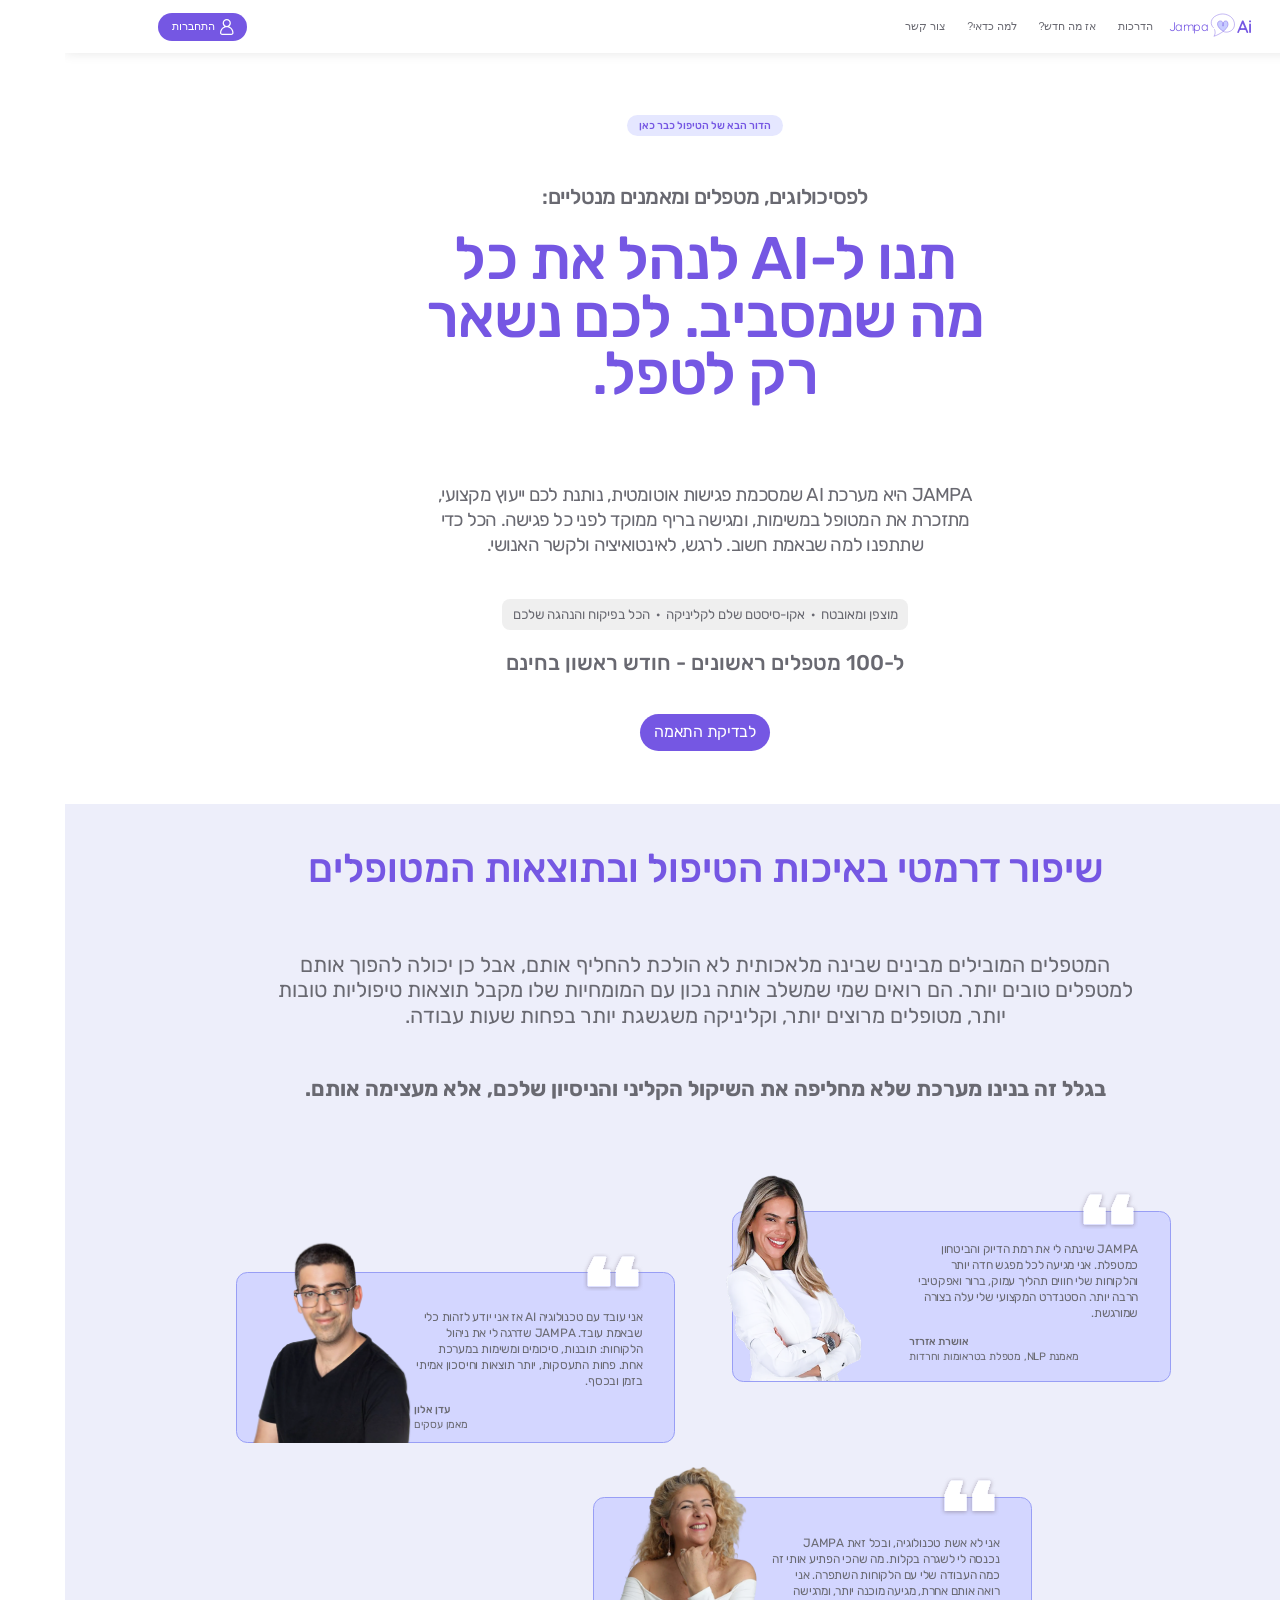
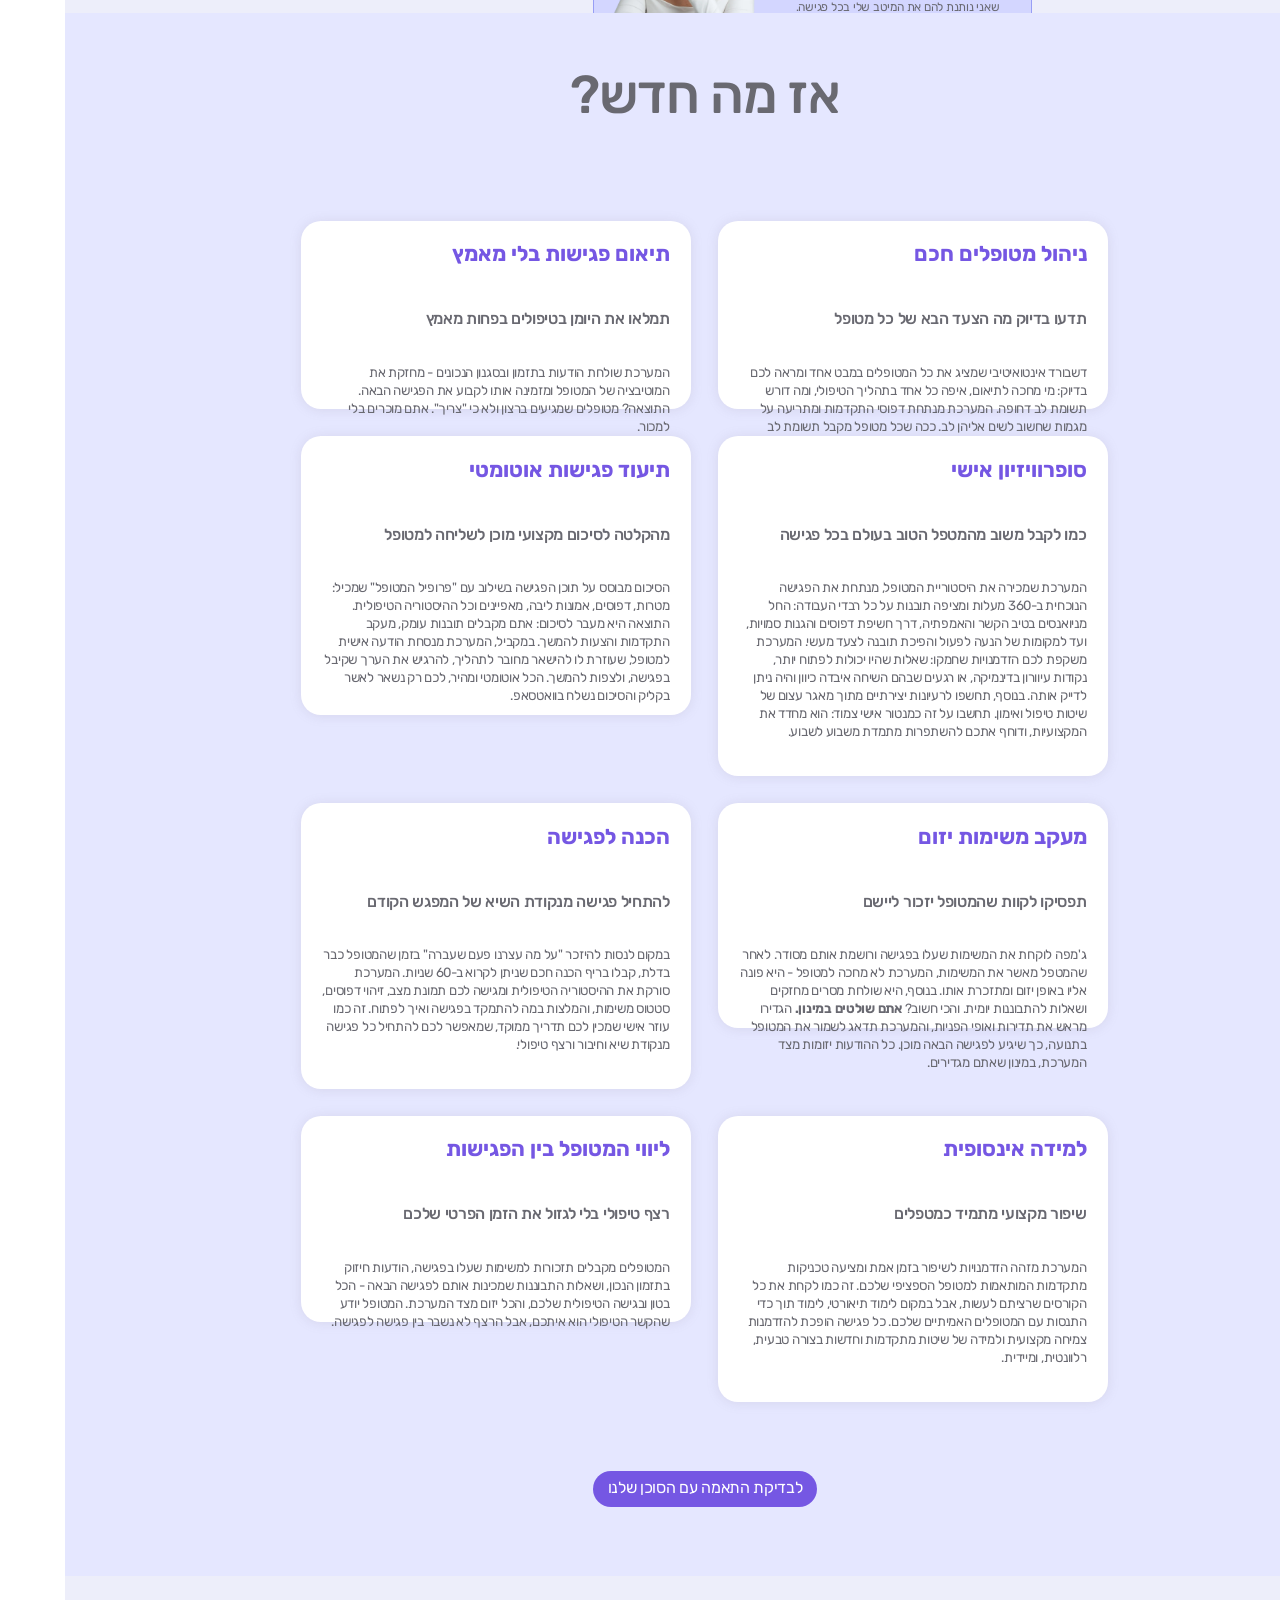
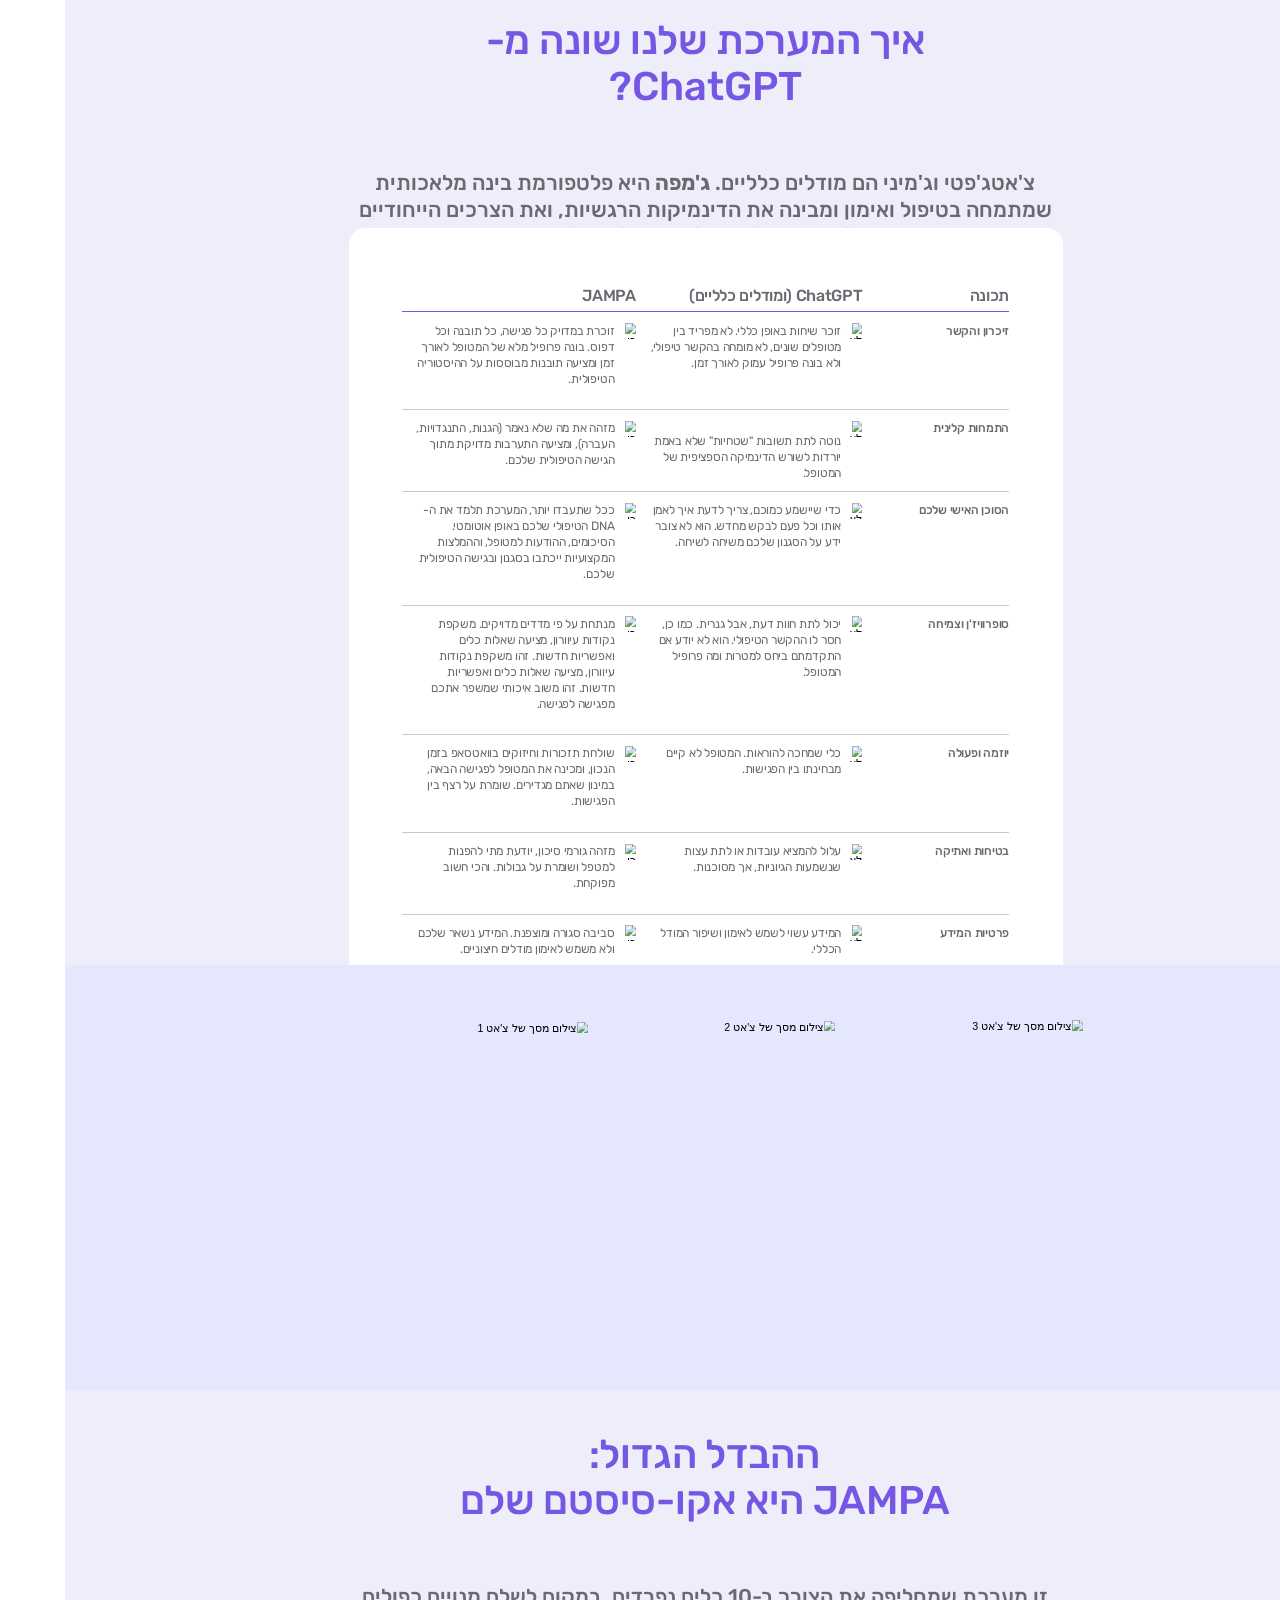
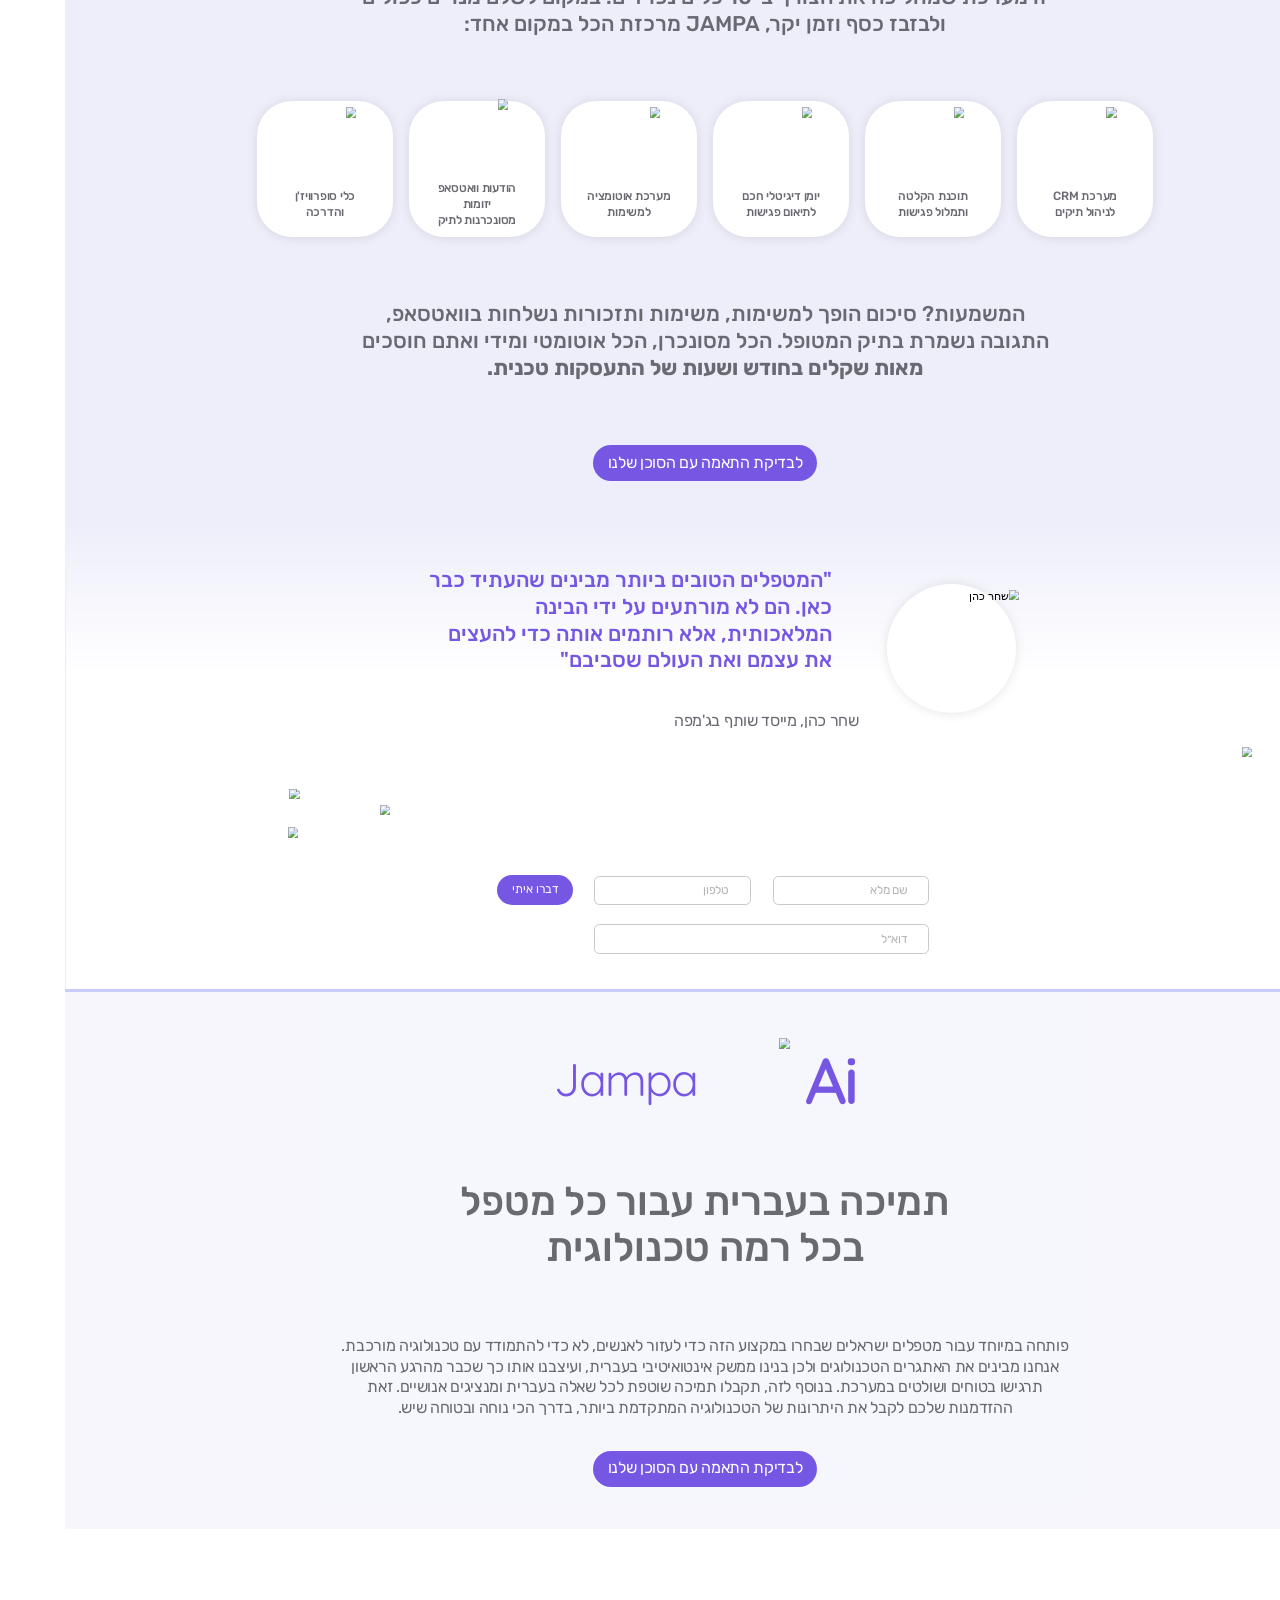
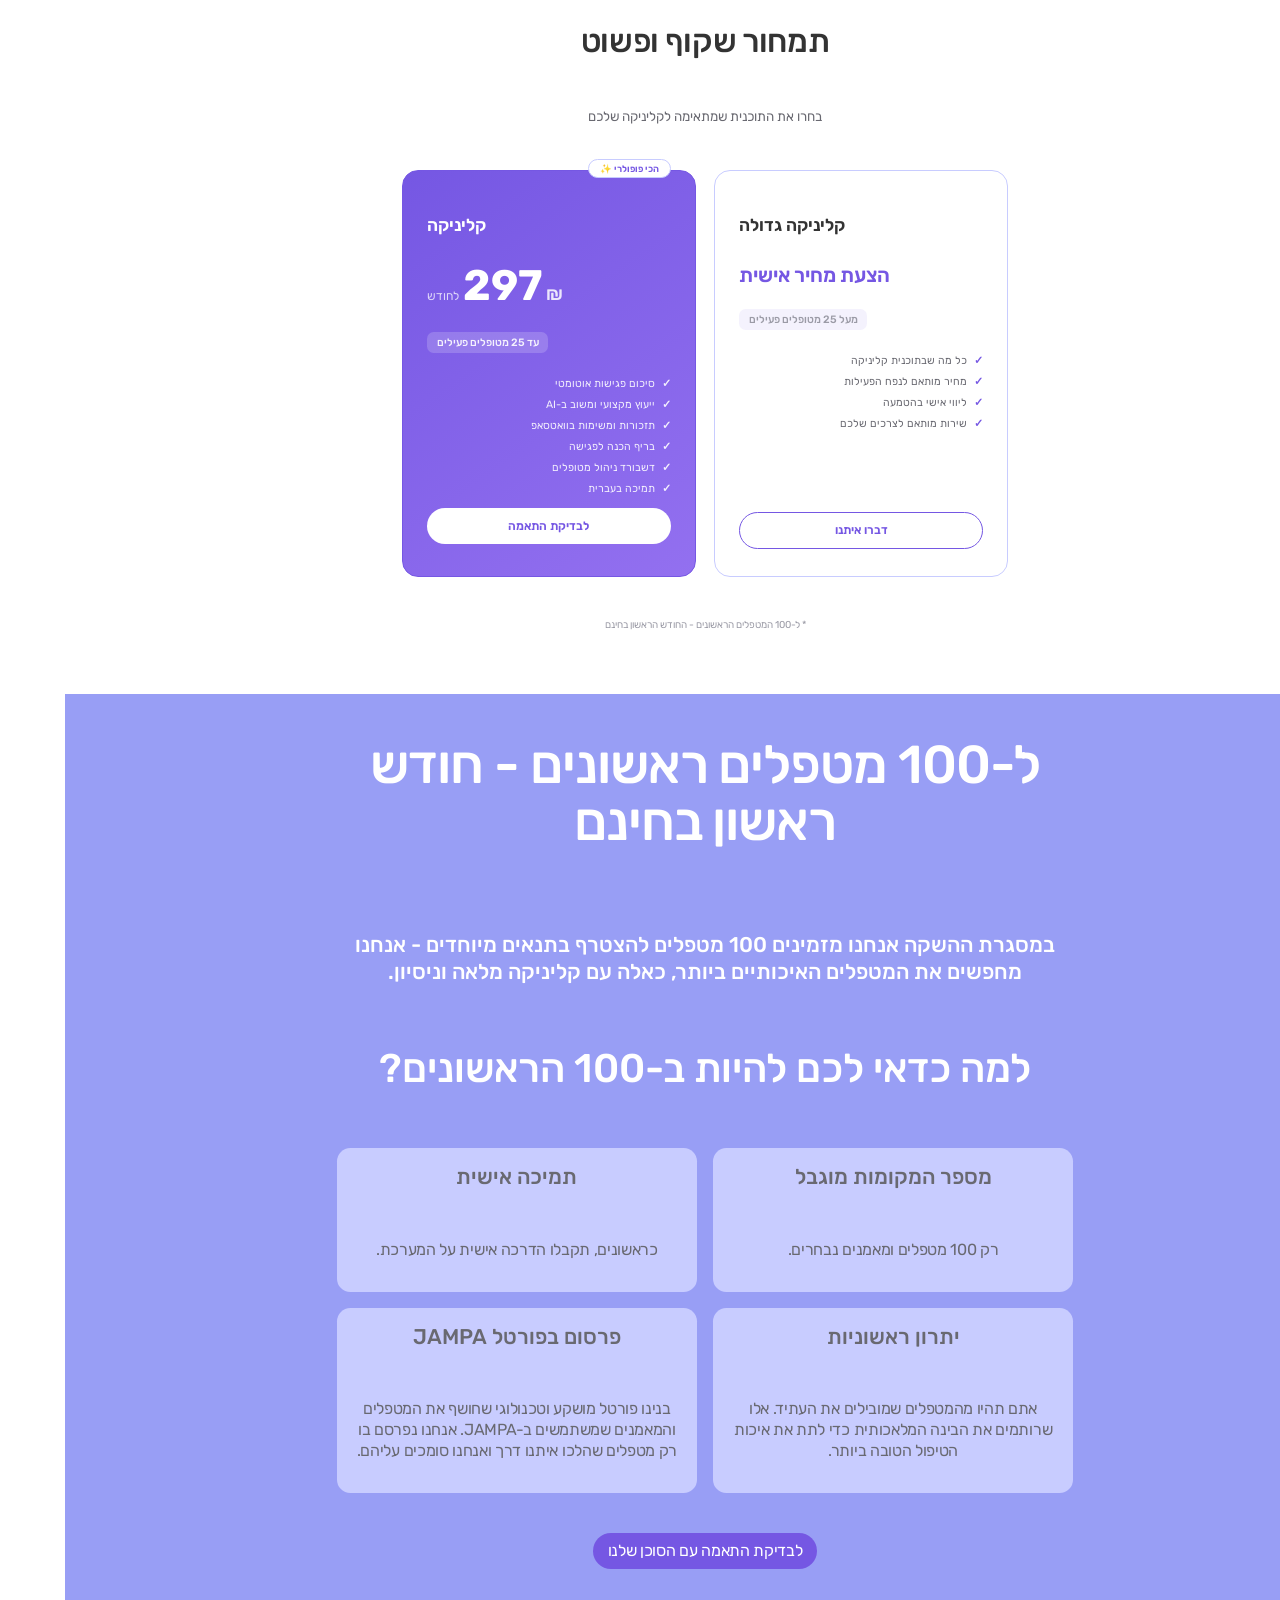
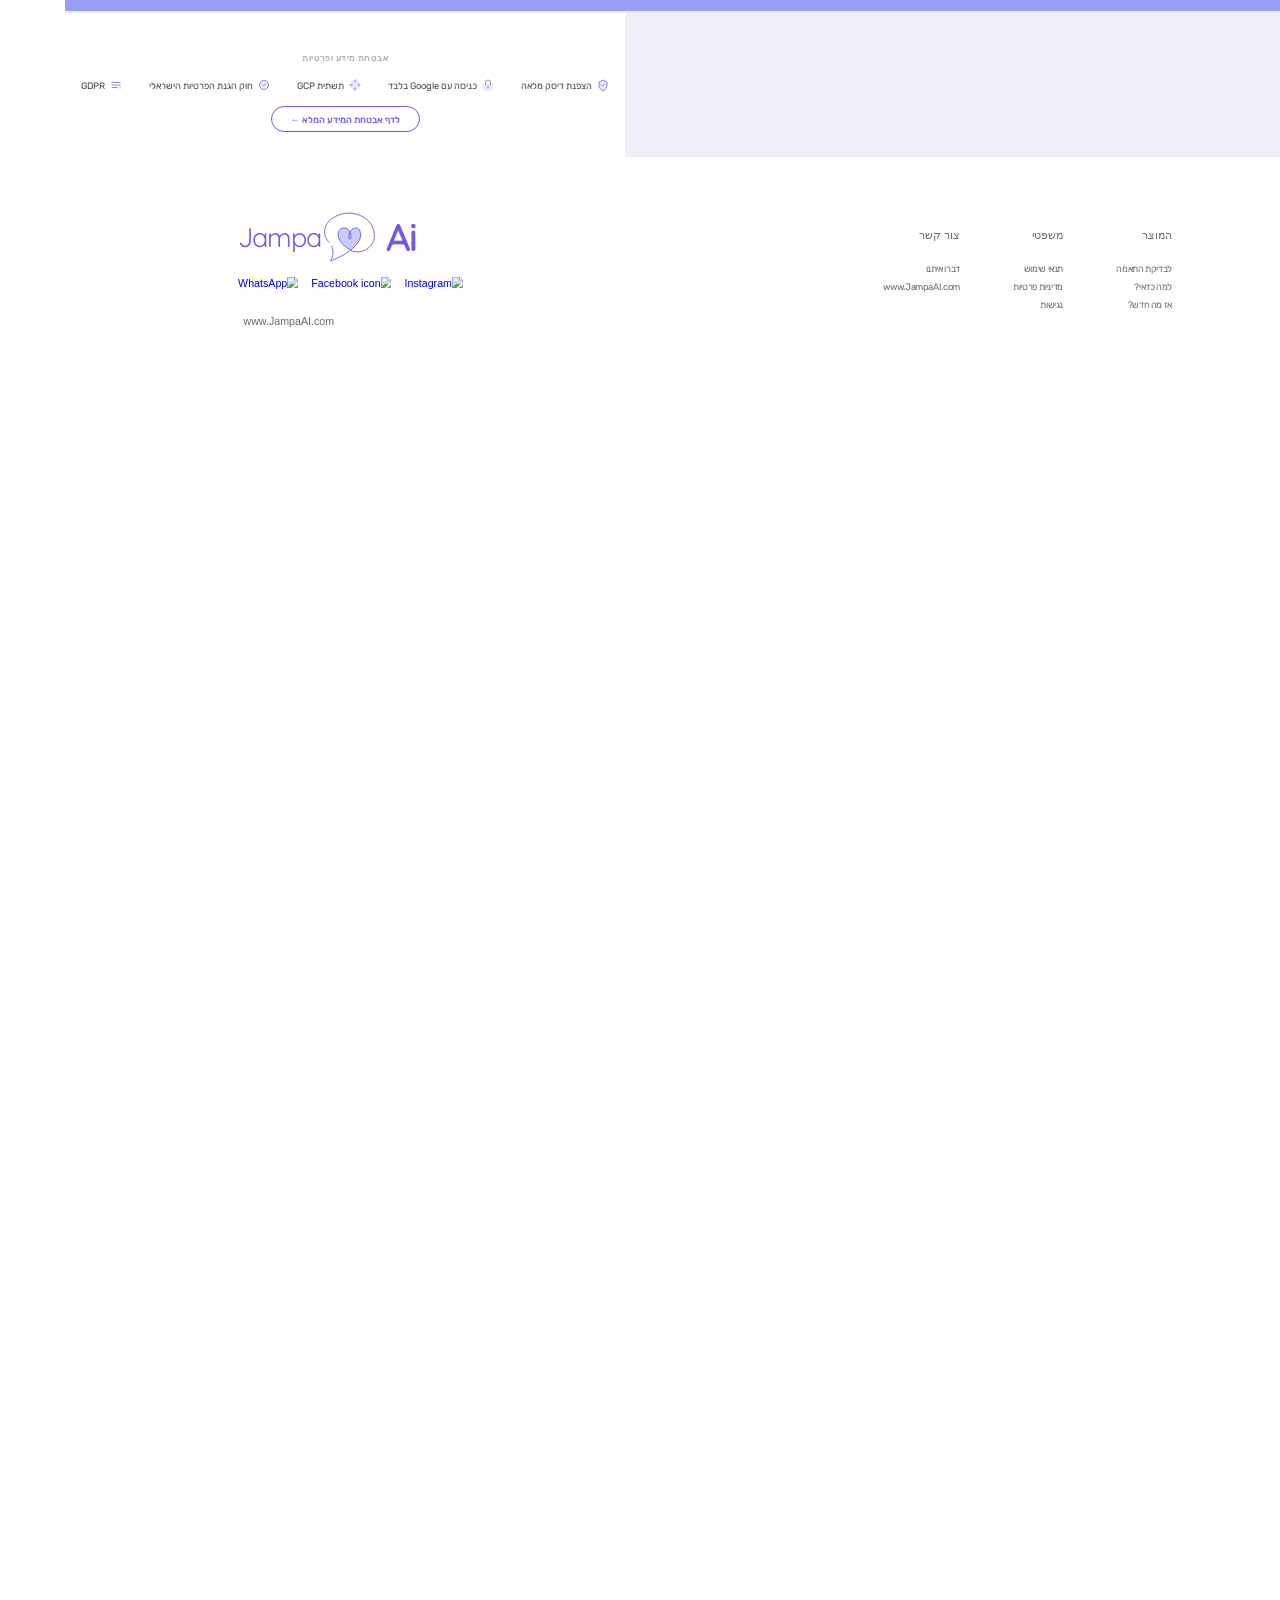
==== commit 452446b0: "Add security trust strip to desktop shell" ====
--- a/index.html
+++ b/index.html
@@ -630,6 +630,37 @@
                 </a>
             </div>
         </section>
+
+        <!-- Security trust strip - desktop -->
+        <section style="background:#fff;padding:48px 24px;text-align:center;border-top:1px solid #f0f0f8;">
+            <p style="font-family:'Rubik',Helvetica,sans-serif;font-size:13px;font-weight:500;color:#aaa;letter-spacing:0.05em;margin-bottom:24px;text-transform:uppercase;">אבטחת מידע ופרטיות</p>
+            <div style="display:flex;flex-wrap:wrap;justify-content:center;gap:20px 40px;margin-bottom:32px;">
+                <div style="display:flex;align-items:center;gap:8px;font-family:'Rubik',Helvetica,sans-serif;font-size:14px;color:#444;">
+                    <svg width="18" height="18" viewBox="0 0 24 24" fill="none"><path d="M12 2L4 6v6c0 5.25 3.5 10.15 8 11.5 4.5-1.35 8-6.25 8-11.5V6L12 2z" fill="#7557E3" opacity=".15"/><path d="M12 2L4 6v6c0 5.25 3.5 10.15 8 11.5 4.5-1.35 8-6.25 8-11.5V6L12 2z" stroke="#7557E3" stroke-width="1.5"/><path d="M9 12l2 2 4-4" stroke="#7557E3" stroke-width="1.5" stroke-linecap="round" stroke-linejoin="round"/></svg>
+                    הצפנת דיסק מלאה
+                </div>
+                <div style="display:flex;align-items:center;gap:8px;font-family:'Rubik',Helvetica,sans-serif;font-size:14px;color:#444;">
+                    <svg width="18" height="18" viewBox="0 0 24 24" fill="none"><rect x="3" y="11" width="18" height="11" rx="2" fill="#7557E3" opacity=".15" stroke="#7557E3" stroke-width="1.5"/><path d="M7 11V7a5 5 0 0110 0v4" stroke="#7557E3" stroke-width="1.5" stroke-linecap="round"/><circle cx="12" cy="16" r="1.5" fill="#7557E3"/></svg>
+                    כניסה עם Google בלבד
+                </div>
+                <div style="display:flex;align-items:center;gap:8px;font-family:'Rubik',Helvetica,sans-serif;font-size:14px;color:#444;">
+                    <svg width="18" height="18" viewBox="0 0 24 24" fill="none"><path d="M12 2C6.48 2 2 6.48 2 12s4.48 10 10 10 10-4.48 10-10S17.52 2 12 2z" fill="#7557E3" opacity=".15" stroke="#7557E3" stroke-width="1.5"/><path d="M2 12h4M18 12h4M12 2v4M12 18v4" stroke="#7557E3" stroke-width="1.5" stroke-linecap="round"/></svg>
+                    תשתית GCP
+                </div>
+                <div style="display:flex;align-items:center;gap:8px;font-family:'Rubik',Helvetica,sans-serif;font-size:14px;color:#444;">
+                    <svg width="18" height="18" viewBox="0 0 24 24" fill="none"><path d="M9 12l2 2 4-4M21 12a9 9 0 11-18 0 9 9 0 0118 0z" stroke="#7557E3" stroke-width="1.5" stroke-linecap="round" stroke-linejoin="round"/><path d="M21 12a9 9 0 11-18 0 9 9 0 0118 0z" fill="#7557E3" opacity=".1"/></svg>
+                    חוק הגנת הפרטיות הישראלי
+                </div>
+                <div style="display:flex;align-items:center;gap:8px;font-family:'Rubik',Helvetica,sans-serif;font-size:14px;color:#444;">
+                    <svg width="18" height="18" viewBox="0 0 24 24" fill="none"><path d="M4 7h16M4 12h16M4 17h10" stroke="#7557E3" stroke-width="1.5" stroke-linecap="round"/><circle cx="20" cy="17" r="2" fill="#7557E3" opacity=".3" stroke="#7557E3" stroke-width="1.5"/></svg>
+                    GDPR
+                </div>
+            </div>
+            <a href="security.html" style="font-family:'Rubik',Helvetica,sans-serif;font-size:14px;font-weight:500;color:#7557E3;text-decoration:none;border:1.5px solid #7557E3;padding:10px 28px;border-radius:30px;transition:all 0.2s;" onmouseover="this.style.background='#7557E3';this.style.color='#fff'" onmouseout="this.style.background='transparent';this.style.color='#7557E3'">
+                לדף אבטחת המידע המלא ←
+            </a>
+        </section>
+
     </main>
 
     <footer class="footer" data-model-id="744:8585" role="contentinfo">
@@ -1340,6 +1371,37 @@
             <img class="frame-39" src="https://jampa-landing.web.app/img/frame.svg" alt="" aria-hidden="true"/>
 
         </section>
+
+        <!-- Security trust strip -->
+        <section style="background:#fff;padding:48px 24px;text-align:center;border-top:1px solid #f0f0f8;">
+            <p style="font-family:'Rubik',Helvetica,sans-serif;font-size:13px;font-weight:500;color:#aaa;letter-spacing:0.05em;margin-bottom:24px;text-transform:uppercase;">אבטחת מידע ופרטיות</p>
+            <div style="display:flex;flex-wrap:wrap;justify-content:center;gap:20px 40px;margin-bottom:32px;">
+                <div style="display:flex;align-items:center;gap:8px;font-family:'Rubik',Helvetica,sans-serif;font-size:14px;color:#444;">
+                    <svg width="18" height="18" viewBox="0 0 24 24" fill="none"><path d="M12 2L4 6v6c0 5.25 3.5 10.15 8 11.5 4.5-1.35 8-6.25 8-11.5V6L12 2z" fill="#7557E3" opacity=".15"/><path d="M12 2L4 6v6c0 5.25 3.5 10.15 8 11.5 4.5-1.35 8-6.25 8-11.5V6L12 2z" stroke="#7557E3" stroke-width="1.5"/><path d="M9 12l2 2 4-4" stroke="#7557E3" stroke-width="1.5" stroke-linecap="round" stroke-linejoin="round"/></svg>
+                    הצפנת דיסק מלאה
+                </div>
+                <div style="display:flex;align-items:center;gap:8px;font-family:'Rubik',Helvetica,sans-serif;font-size:14px;color:#444;">
+                    <svg width="18" height="18" viewBox="0 0 24 24" fill="none"><rect x="3" y="11" width="18" height="11" rx="2" fill="#7557E3" opacity=".15" stroke="#7557E3" stroke-width="1.5"/><path d="M7 11V7a5 5 0 0110 0v4" stroke="#7557E3" stroke-width="1.5" stroke-linecap="round"/><circle cx="12" cy="16" r="1.5" fill="#7557E3"/></svg>
+                    כניסה עם Google בלבד
+                </div>
+                <div style="display:flex;align-items:center;gap:8px;font-family:'Rubik',Helvetica,sans-serif;font-size:14px;color:#444;">
+                    <svg width="18" height="18" viewBox="0 0 24 24" fill="none"><path d="M12 2C6.48 2 2 6.48 2 12s4.48 10 10 10 10-4.48 10-10S17.52 2 12 2z" fill="#7557E3" opacity=".15" stroke="#7557E3" stroke-width="1.5"/><path d="M2 12h4M18 12h4M12 2v4M12 18v4" stroke="#7557E3" stroke-width="1.5" stroke-linecap="round"/></svg>
+                    תשתית GCP
+                </div>
+                <div style="display:flex;align-items:center;gap:8px;font-family:'Rubik',Helvetica,sans-serif;font-size:14px;color:#444;">
+                    <svg width="18" height="18" viewBox="0 0 24 24" fill="none"><path d="M9 12l2 2 4-4M21 12a9 9 0 11-18 0 9 9 0 0118 0z" stroke="#7557E3" stroke-width="1.5" stroke-linecap="round" stroke-linejoin="round"/><path d="M21 12a9 9 0 11-18 0 9 9 0 0118 0z" fill="#7557E3" opacity=".1"/></svg>
+                    חוק הגנת הפרטיות הישראלי
+                </div>
+                <div style="display:flex;align-items:center;gap:8px;font-family:'Rubik',Helvetica,sans-serif;font-size:14px;color:#444;">
+                    <svg width="18" height="18" viewBox="0 0 24 24" fill="none"><path d="M4 7h16M4 12h16M4 17h10" stroke="#7557E3" stroke-width="1.5" stroke-linecap="round"/><circle cx="20" cy="17" r="2" fill="#7557E3" opacity=".3" stroke="#7557E3" stroke-width="1.5"/></svg>
+                    GDPR
+                </div>
+            </div>
+            <a href="security.html" style="font-family:'Rubik',Helvetica,sans-serif;font-size:14px;font-weight:500;color:#7557E3;text-decoration:none;border:1.5px solid #7557E3;padding:10px 28px;border-radius:30px;transition:all 0.2s;" onmouseover="this.style.background='#7557E3';this.style.color='#fff'" onmouseout="this.style.background='transparent';this.style.color='#7557E3'">
+                לדף אבטחת המידע המלא ←
+            </a>
+        </section>
+
     </main>
 
     <footer class="footer" data-model-id="752:13939">
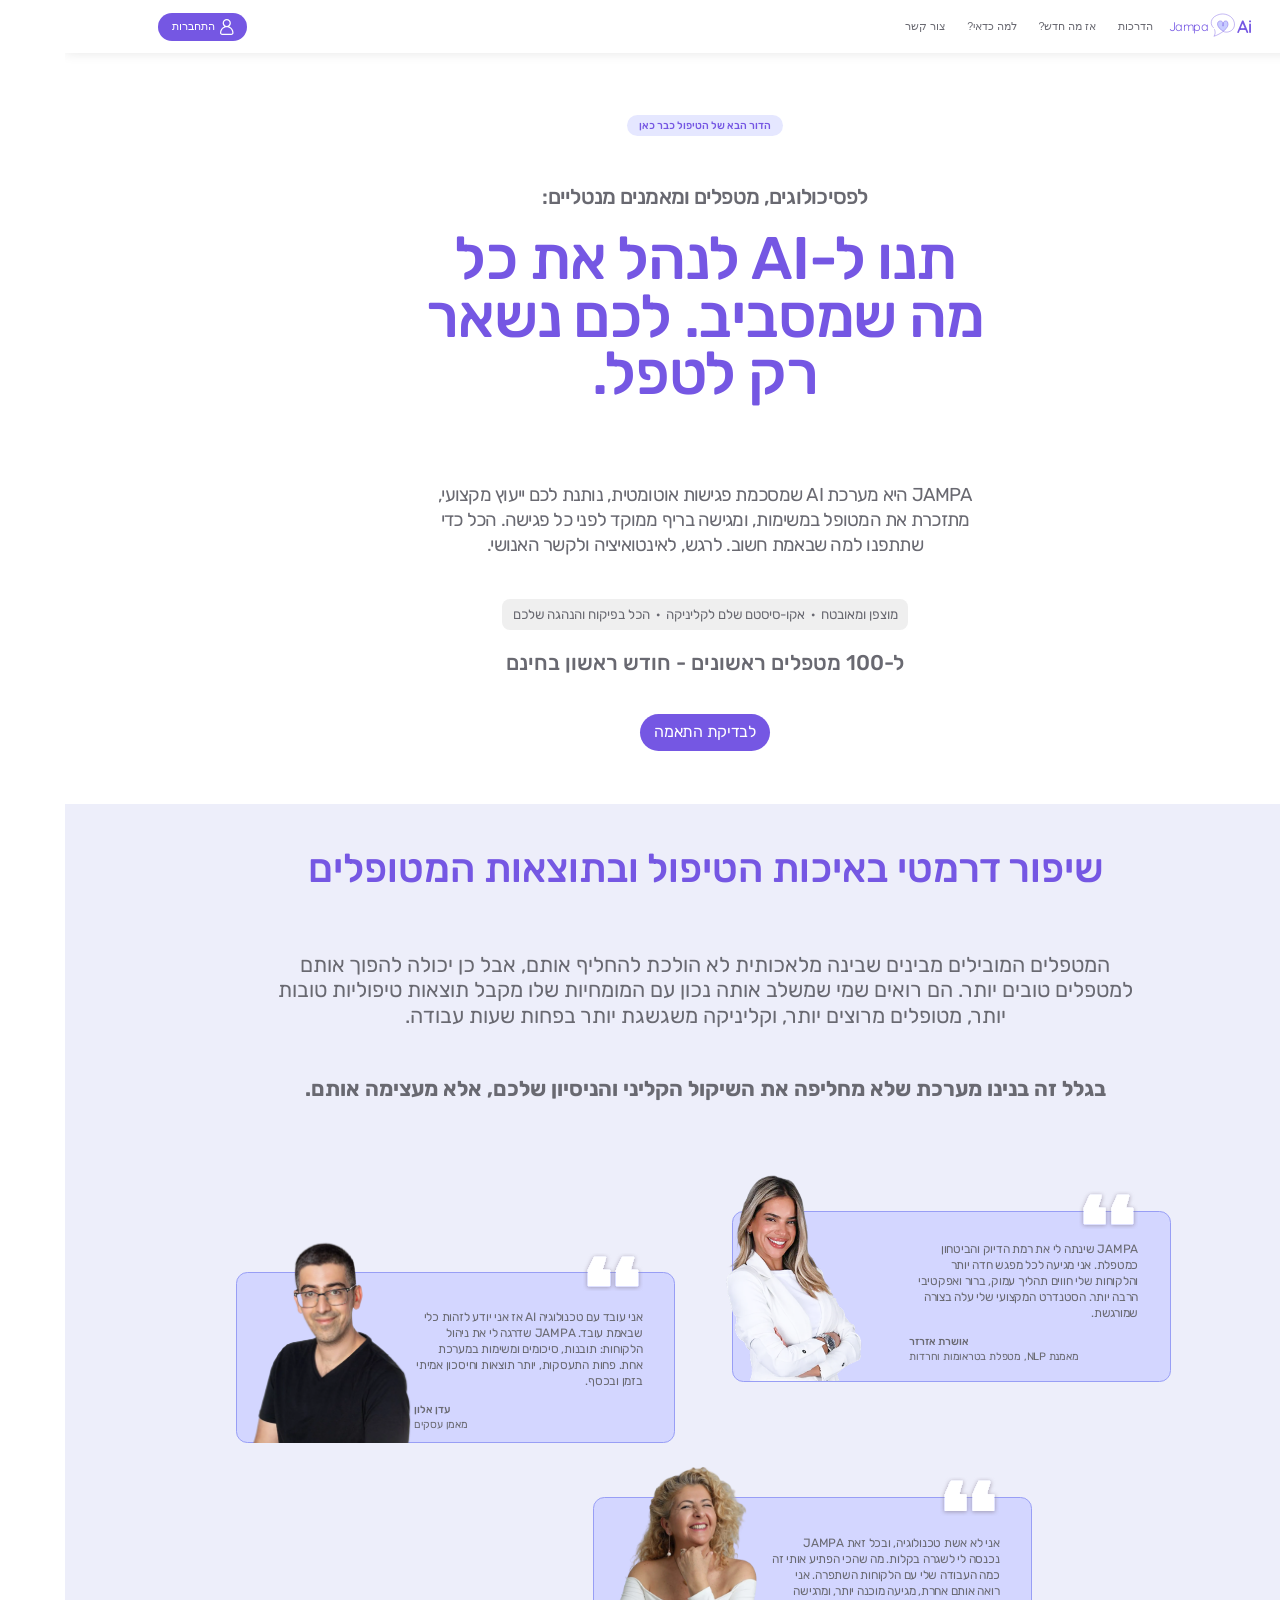
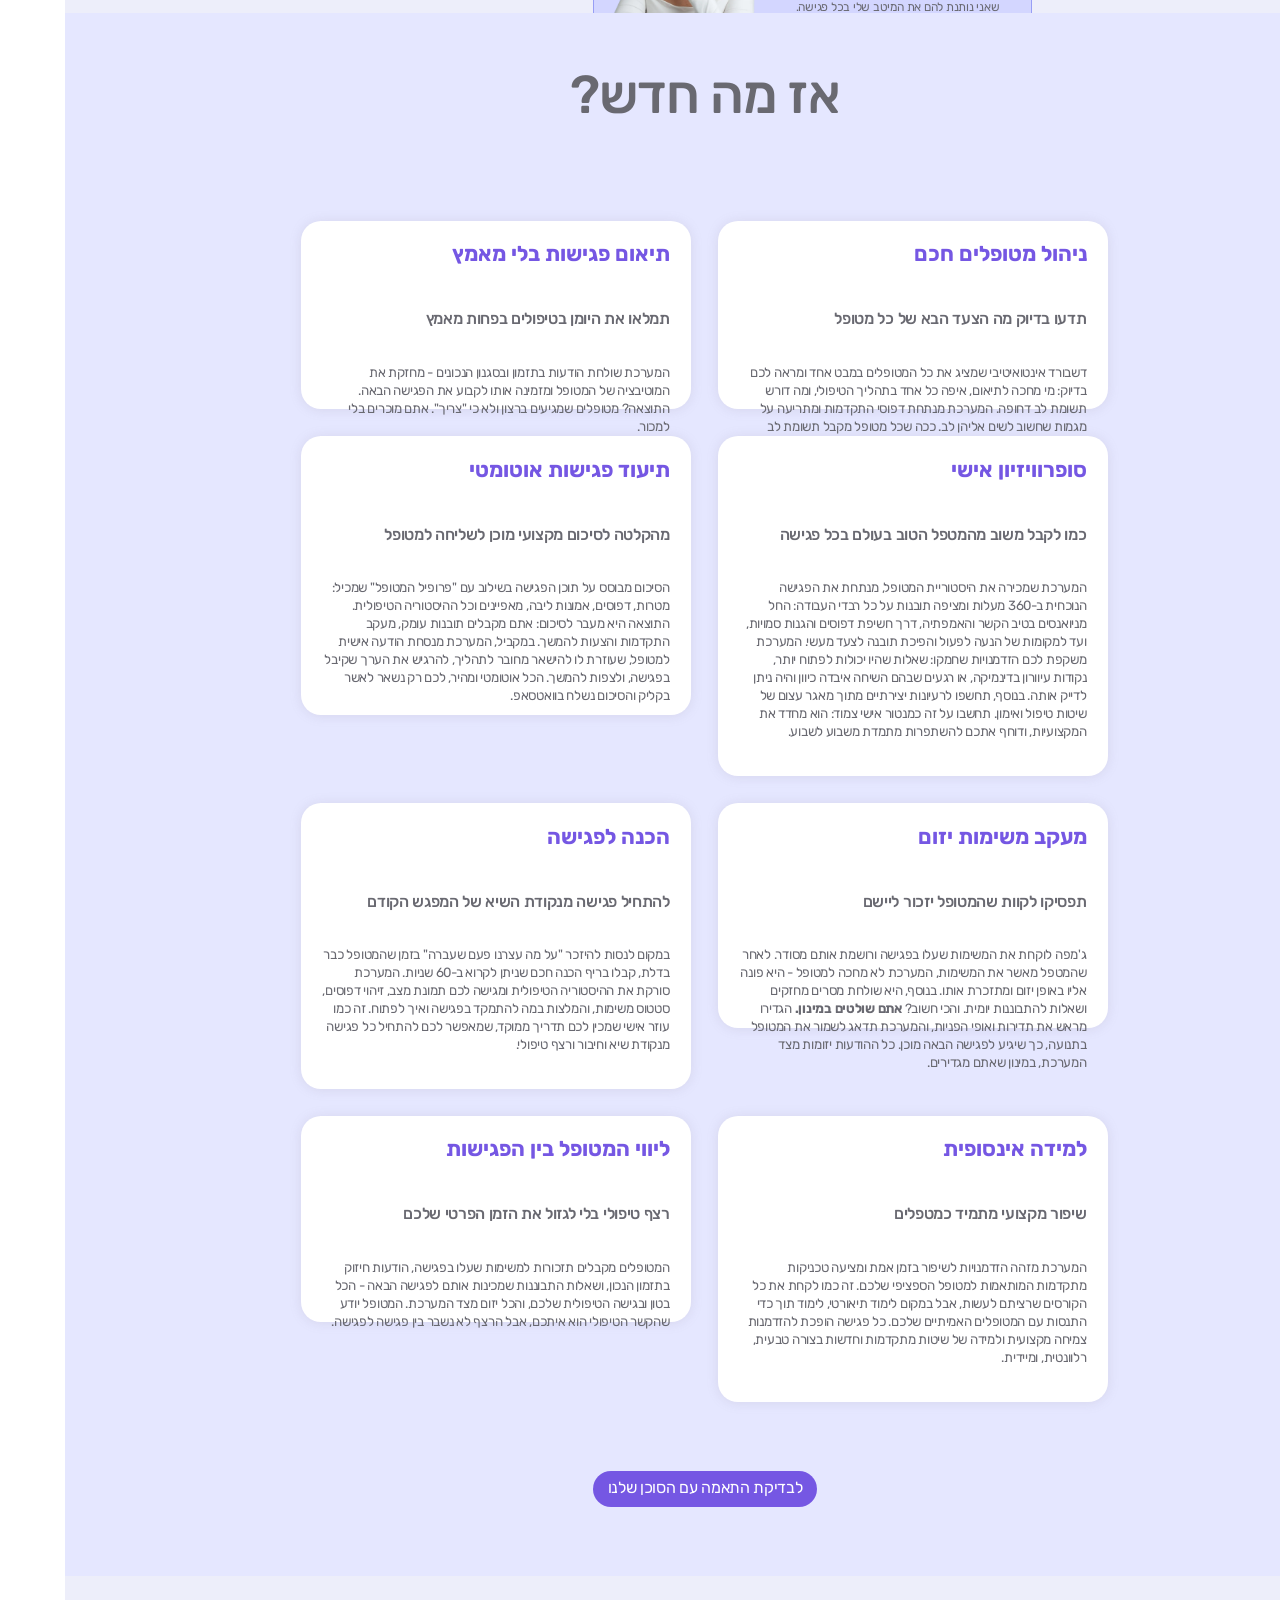
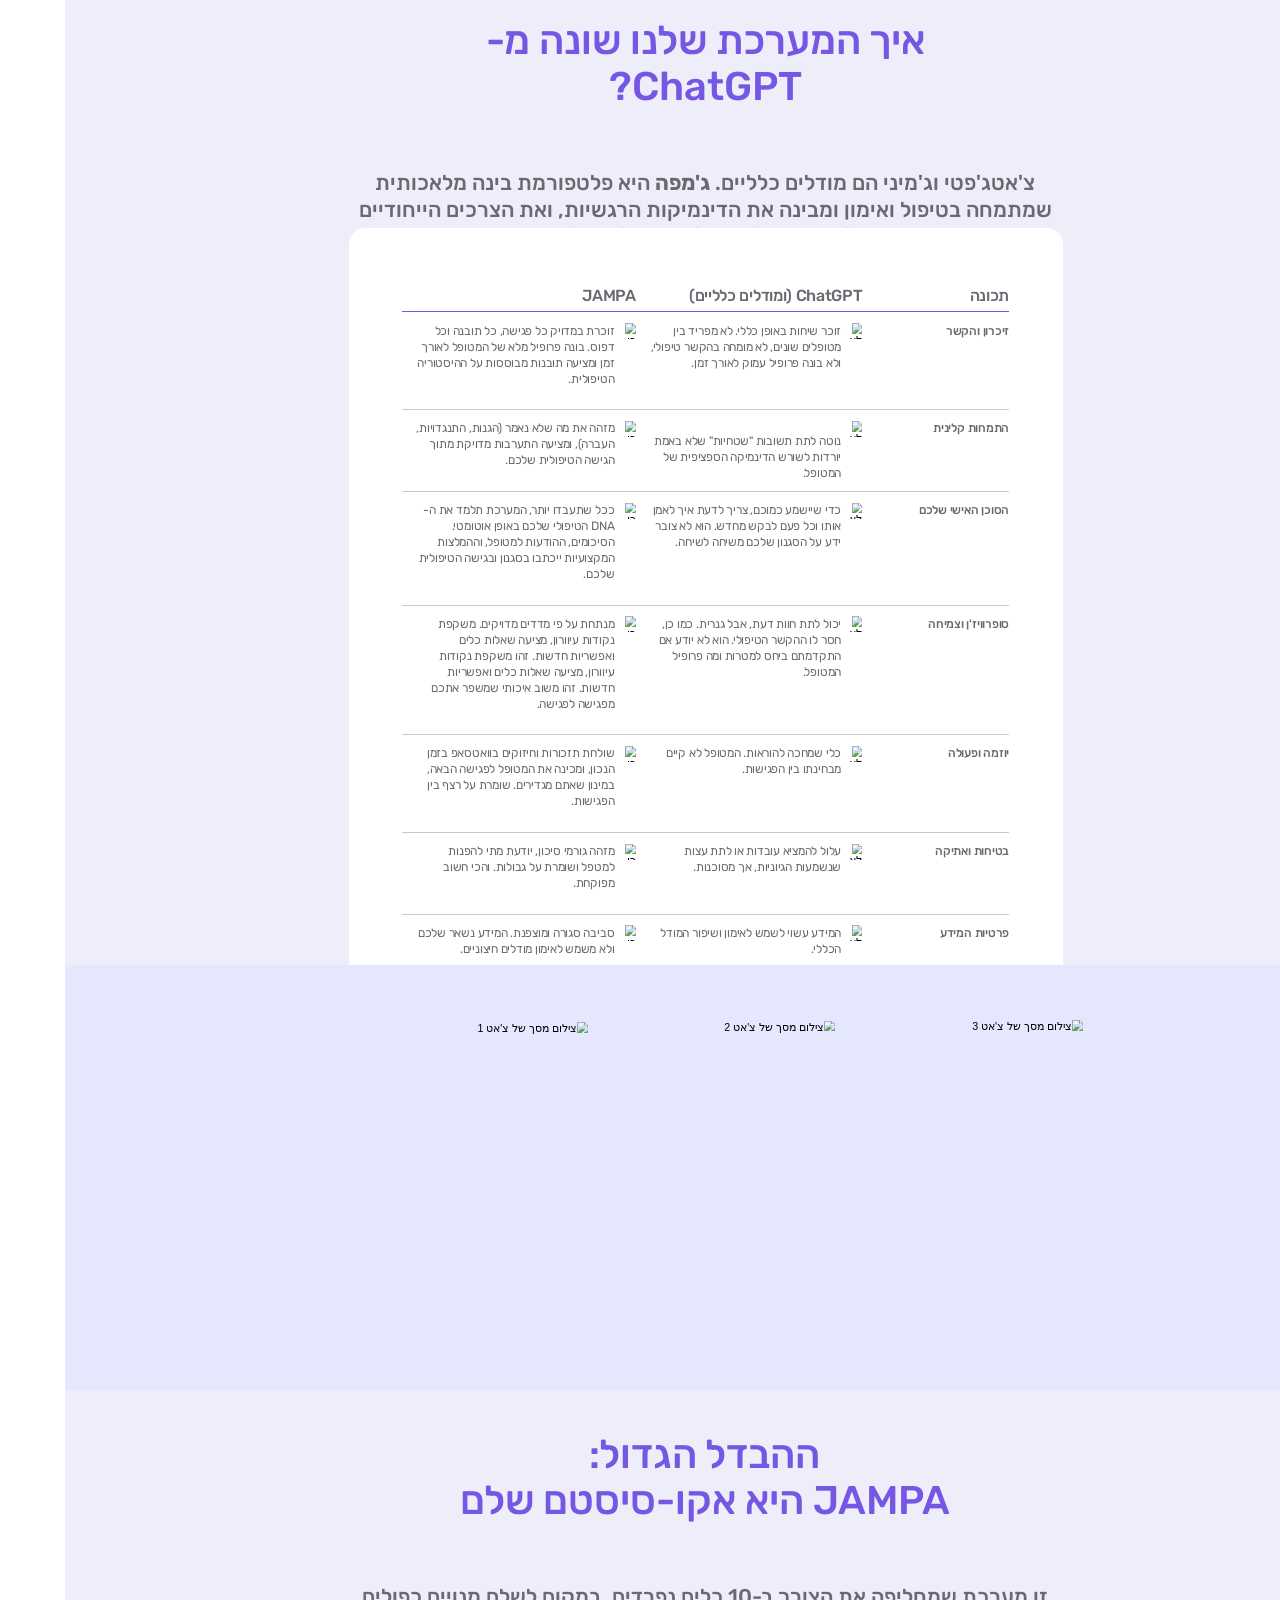
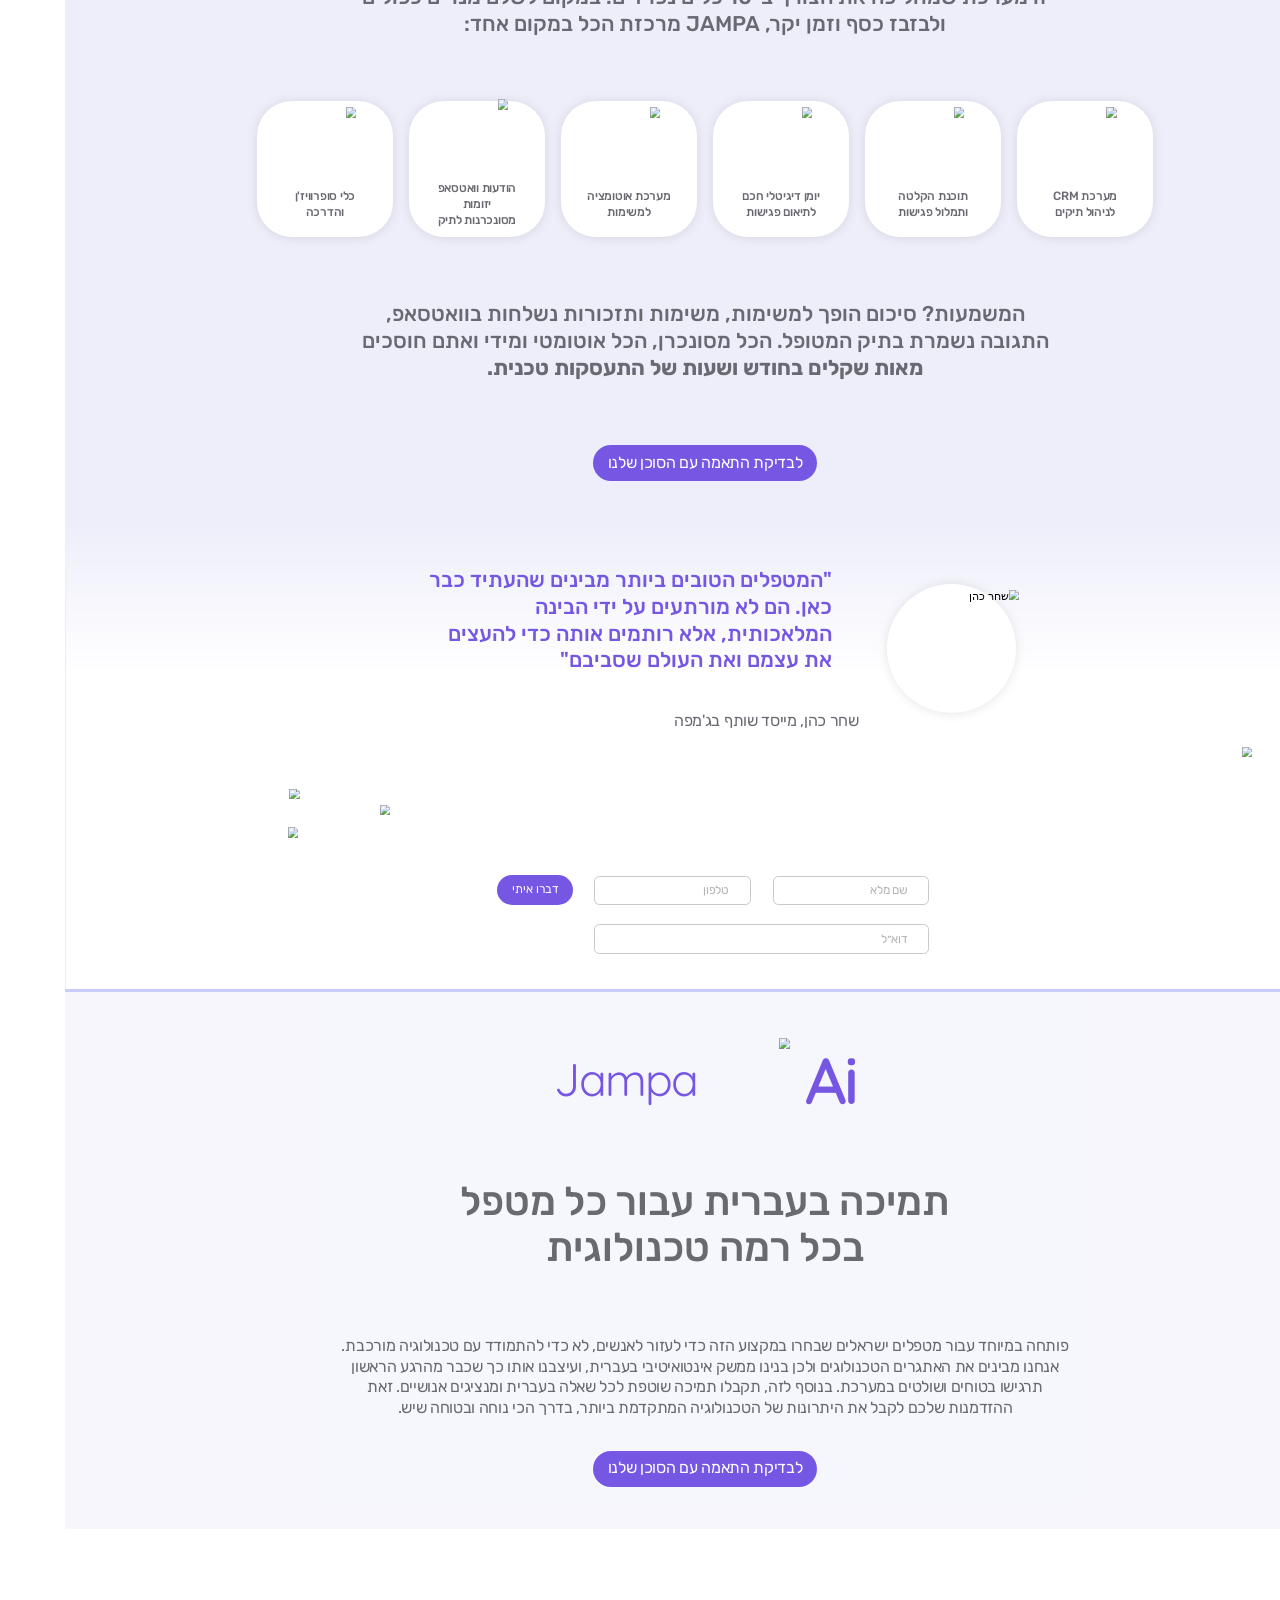
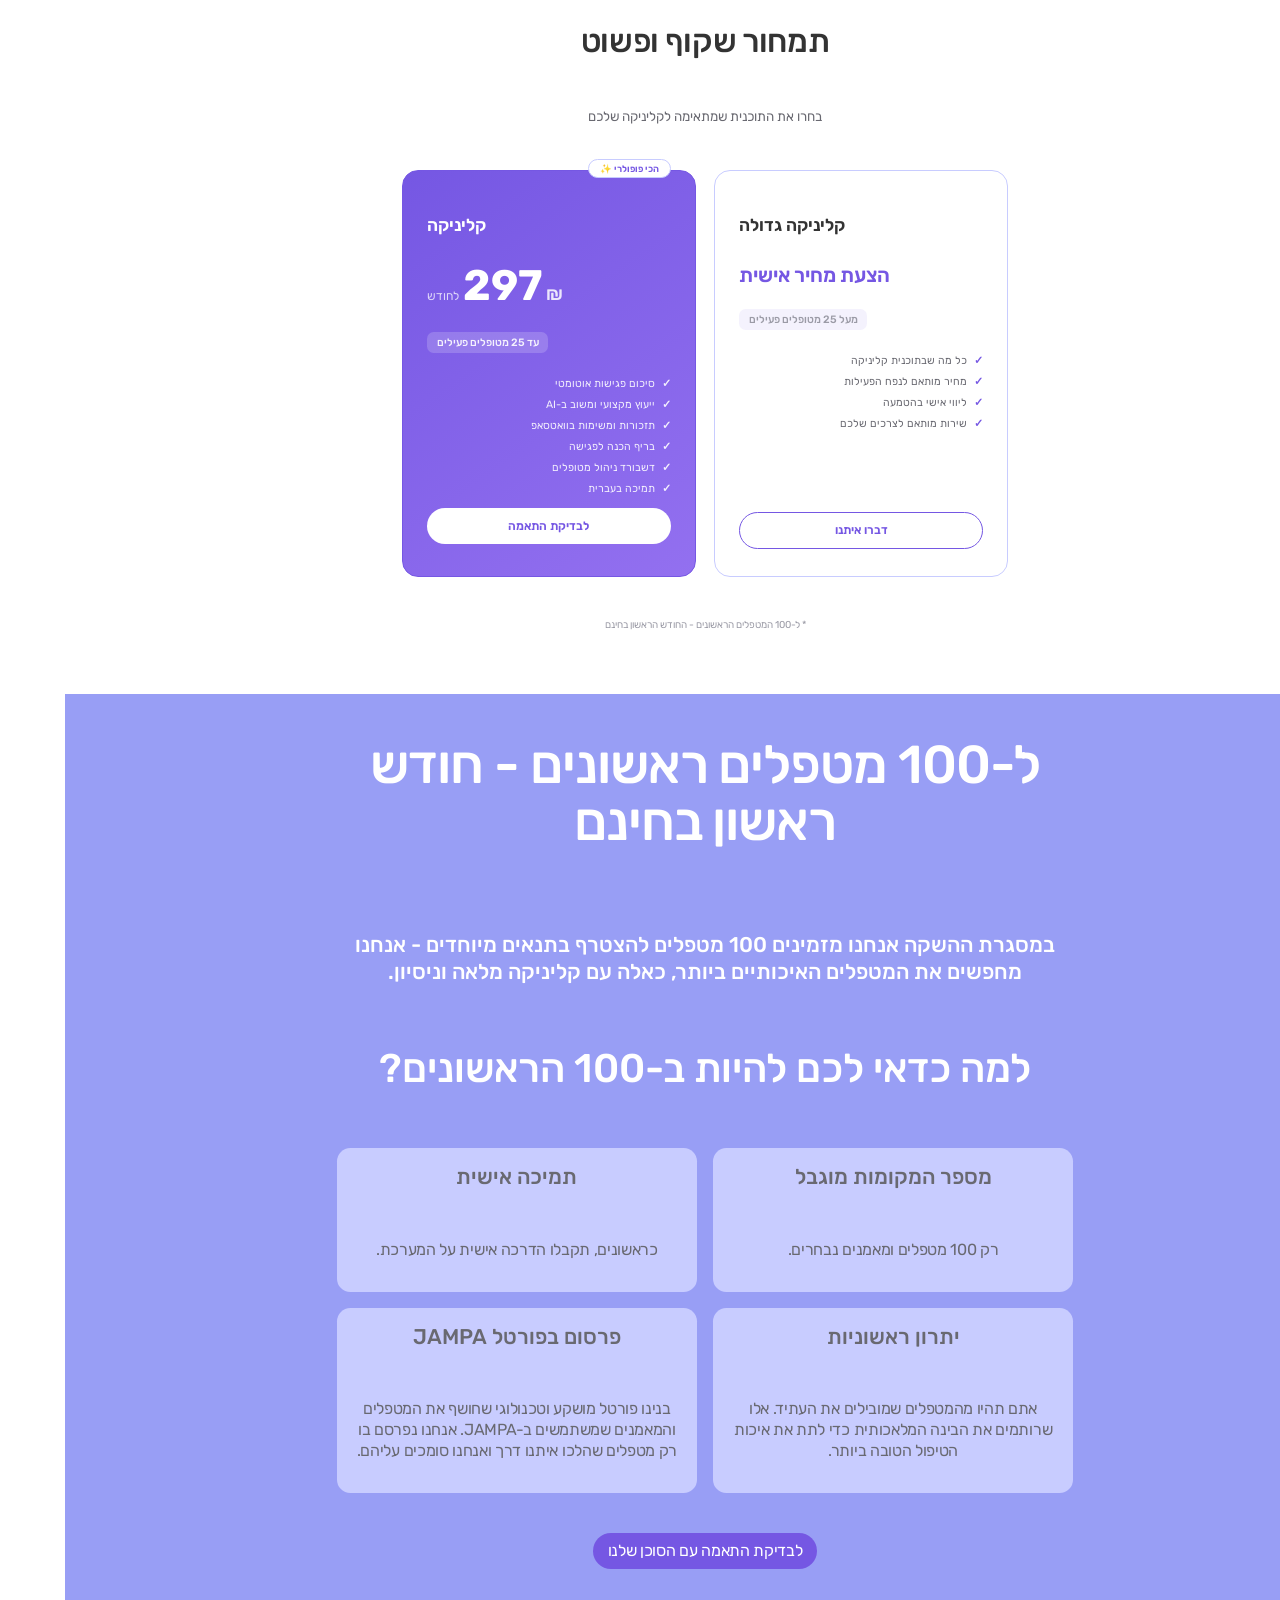
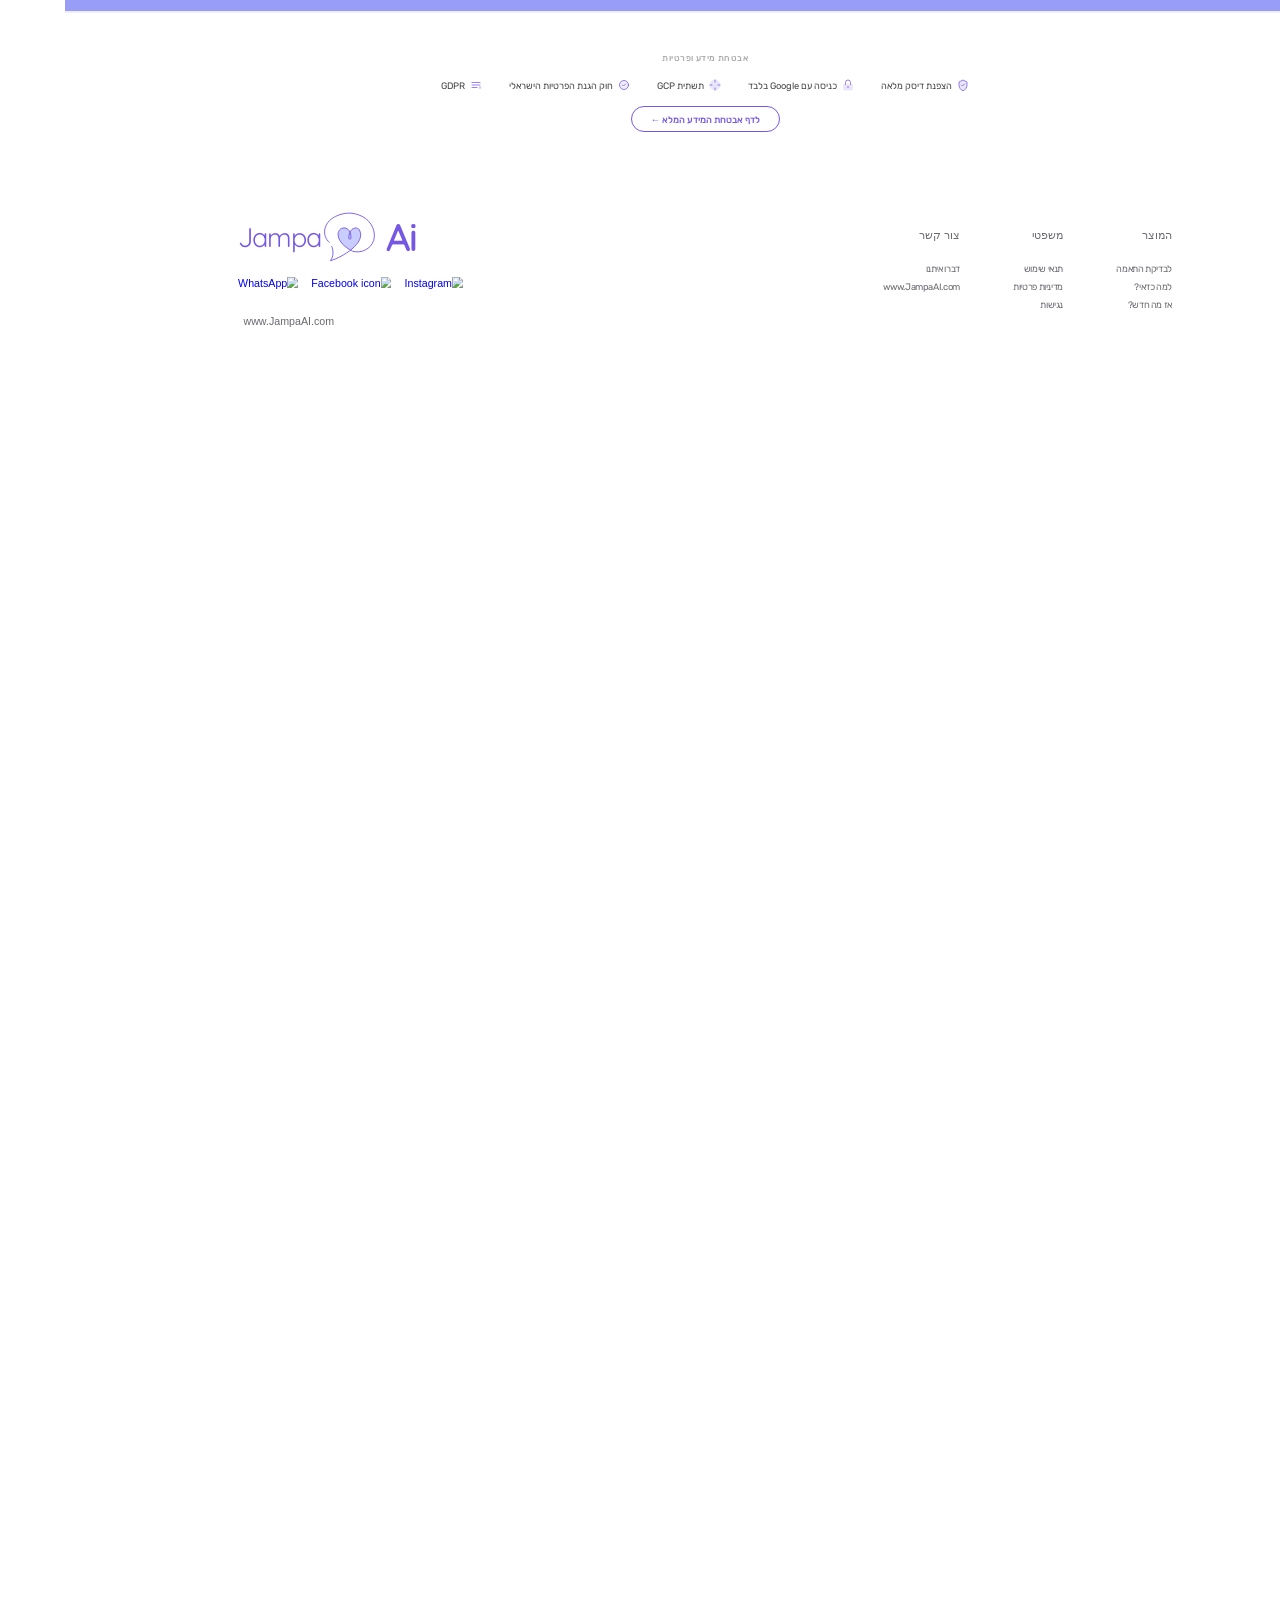
==== commit e9e1ce9c: "Fix security strip width to 1920px for desktop shell" ====
--- a/index.html
+++ b/index.html
@@ -632,7 +632,7 @@
         </section>
 
         <!-- Security trust strip - desktop -->
-        <section style="background:#fff;padding:48px 24px;text-align:center;border-top:1px solid #f0f0f8;">
+        <section style="background:#fff;padding:48px 24px;text-align:center;border-top:1px solid #f0f0f8;width:1920px;">
             <p style="font-family:'Rubik',Helvetica,sans-serif;font-size:13px;font-weight:500;color:#aaa;letter-spacing:0.05em;margin-bottom:24px;text-transform:uppercase;">אבטחת מידע ופרטיות</p>
             <div style="display:flex;flex-wrap:wrap;justify-content:center;gap:20px 40px;margin-bottom:32px;">
                 <div style="display:flex;align-items:center;gap:8px;font-family:'Rubik',Helvetica,sans-serif;font-size:14px;color:#444;">
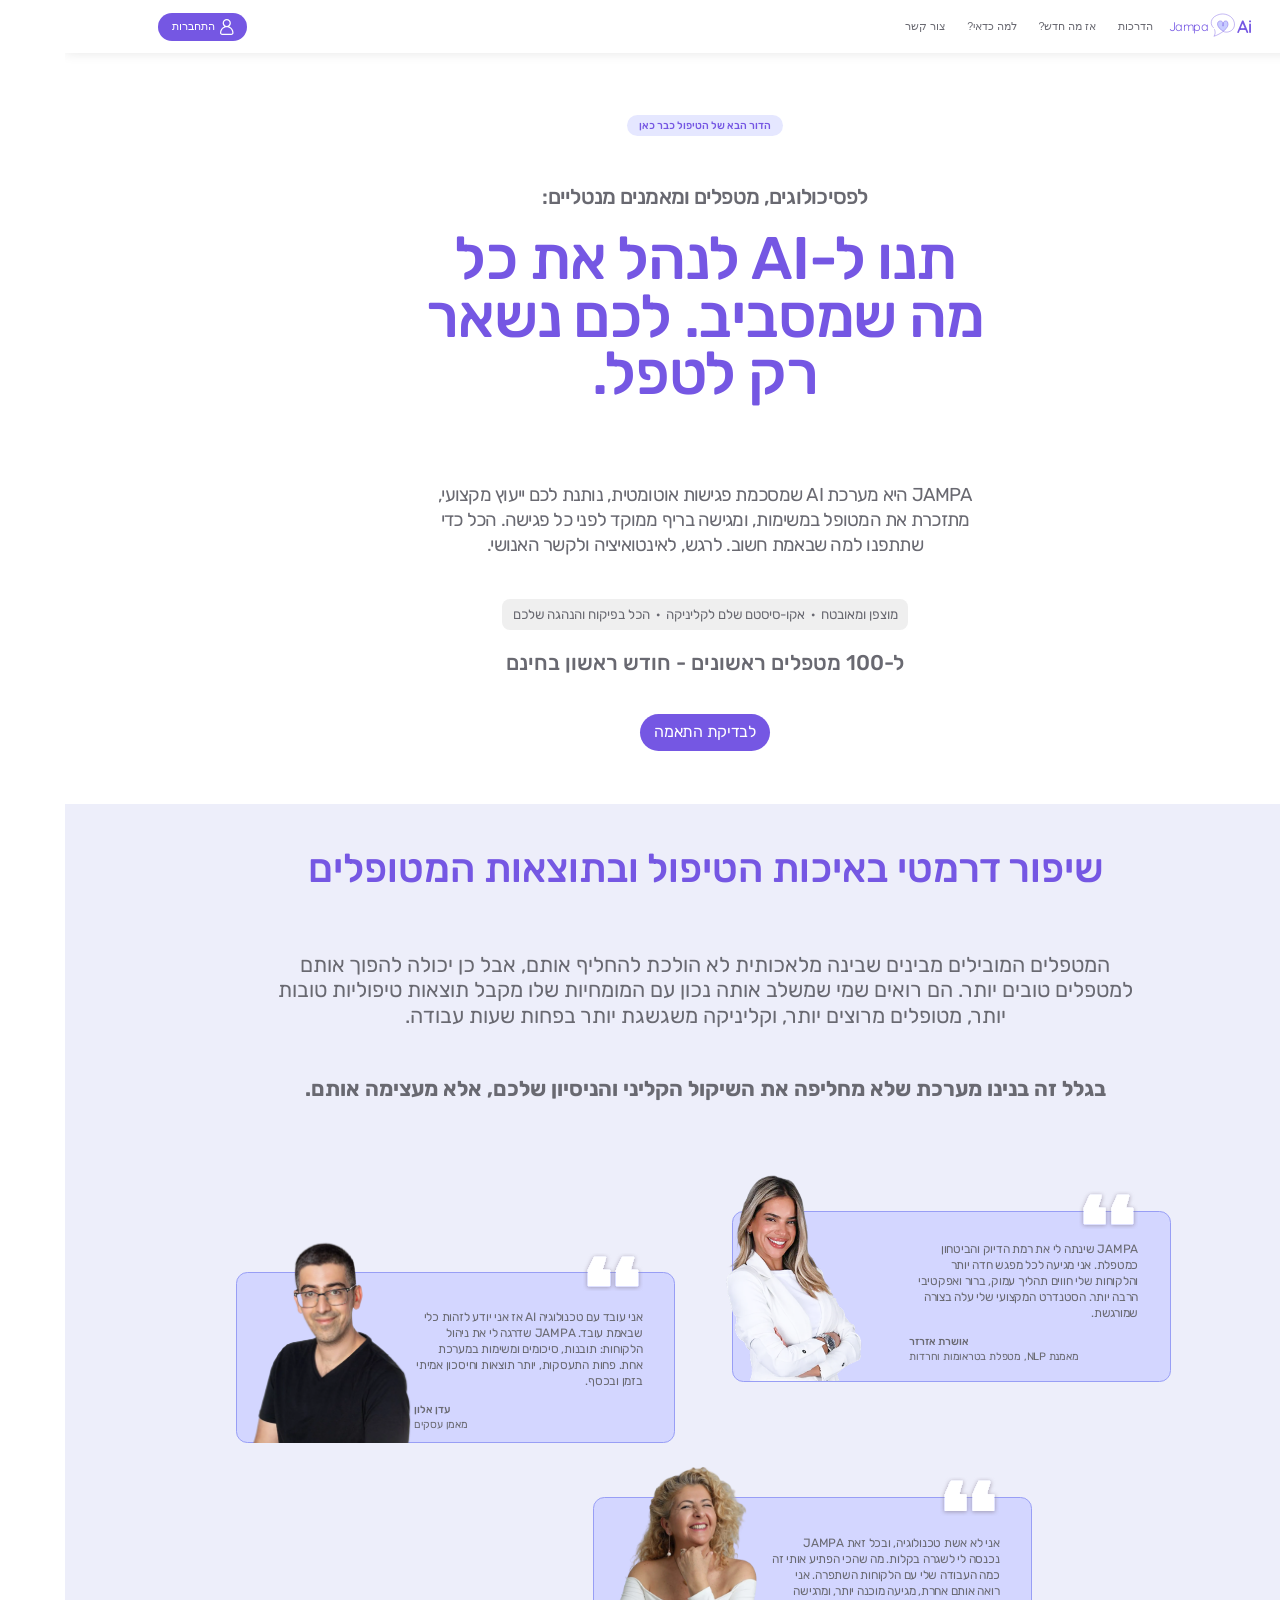
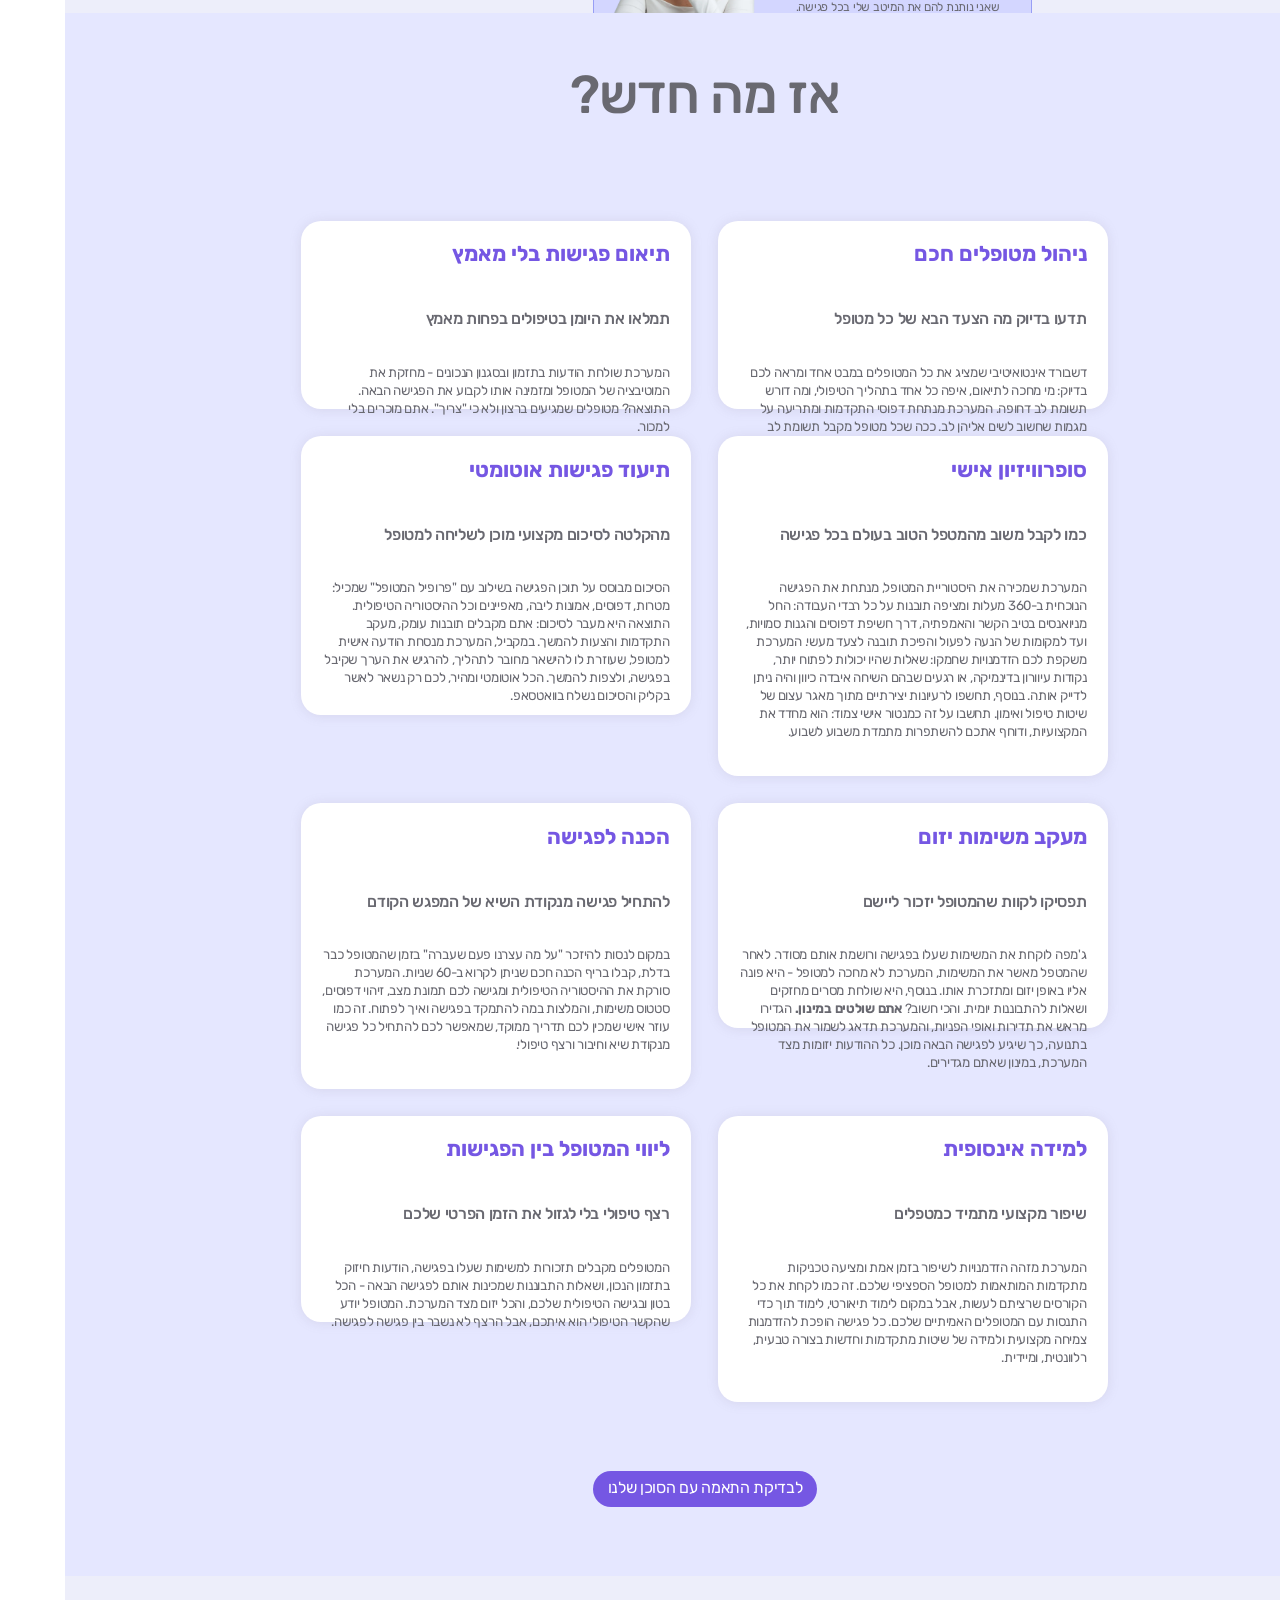
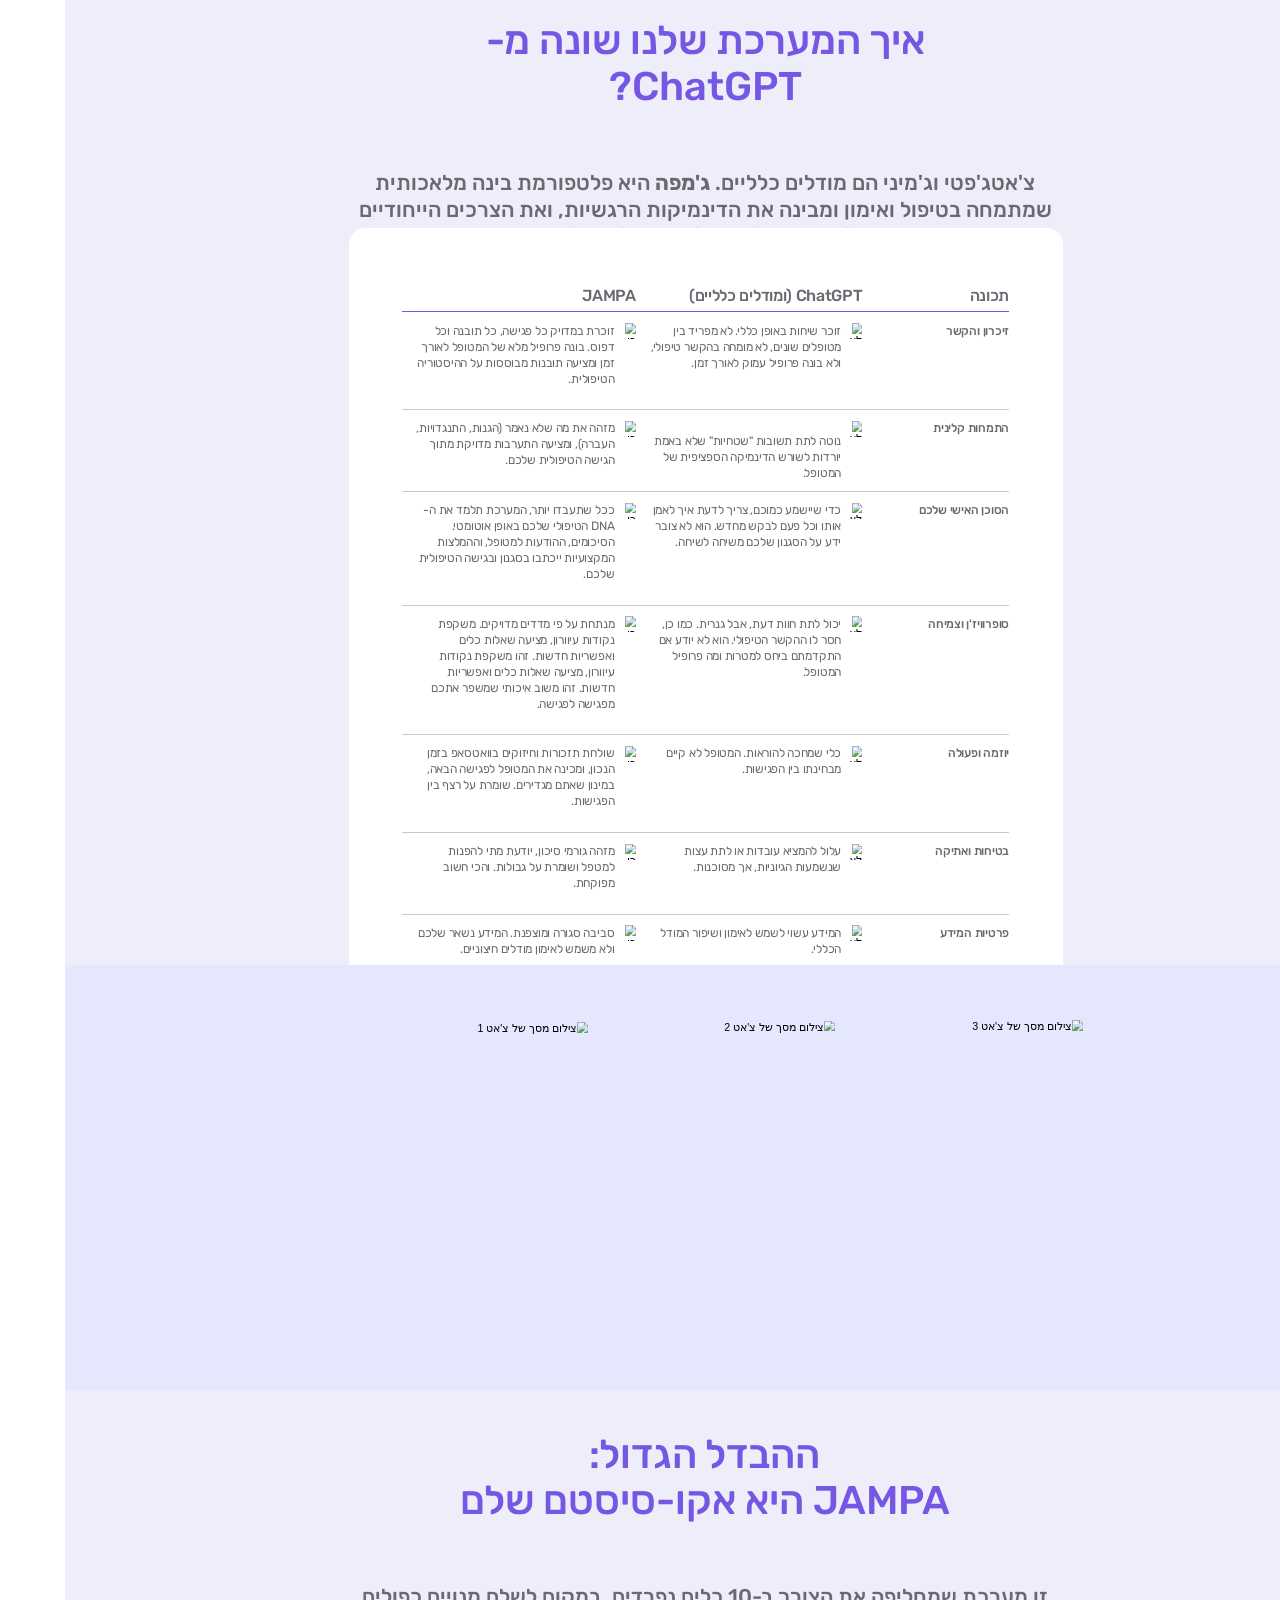
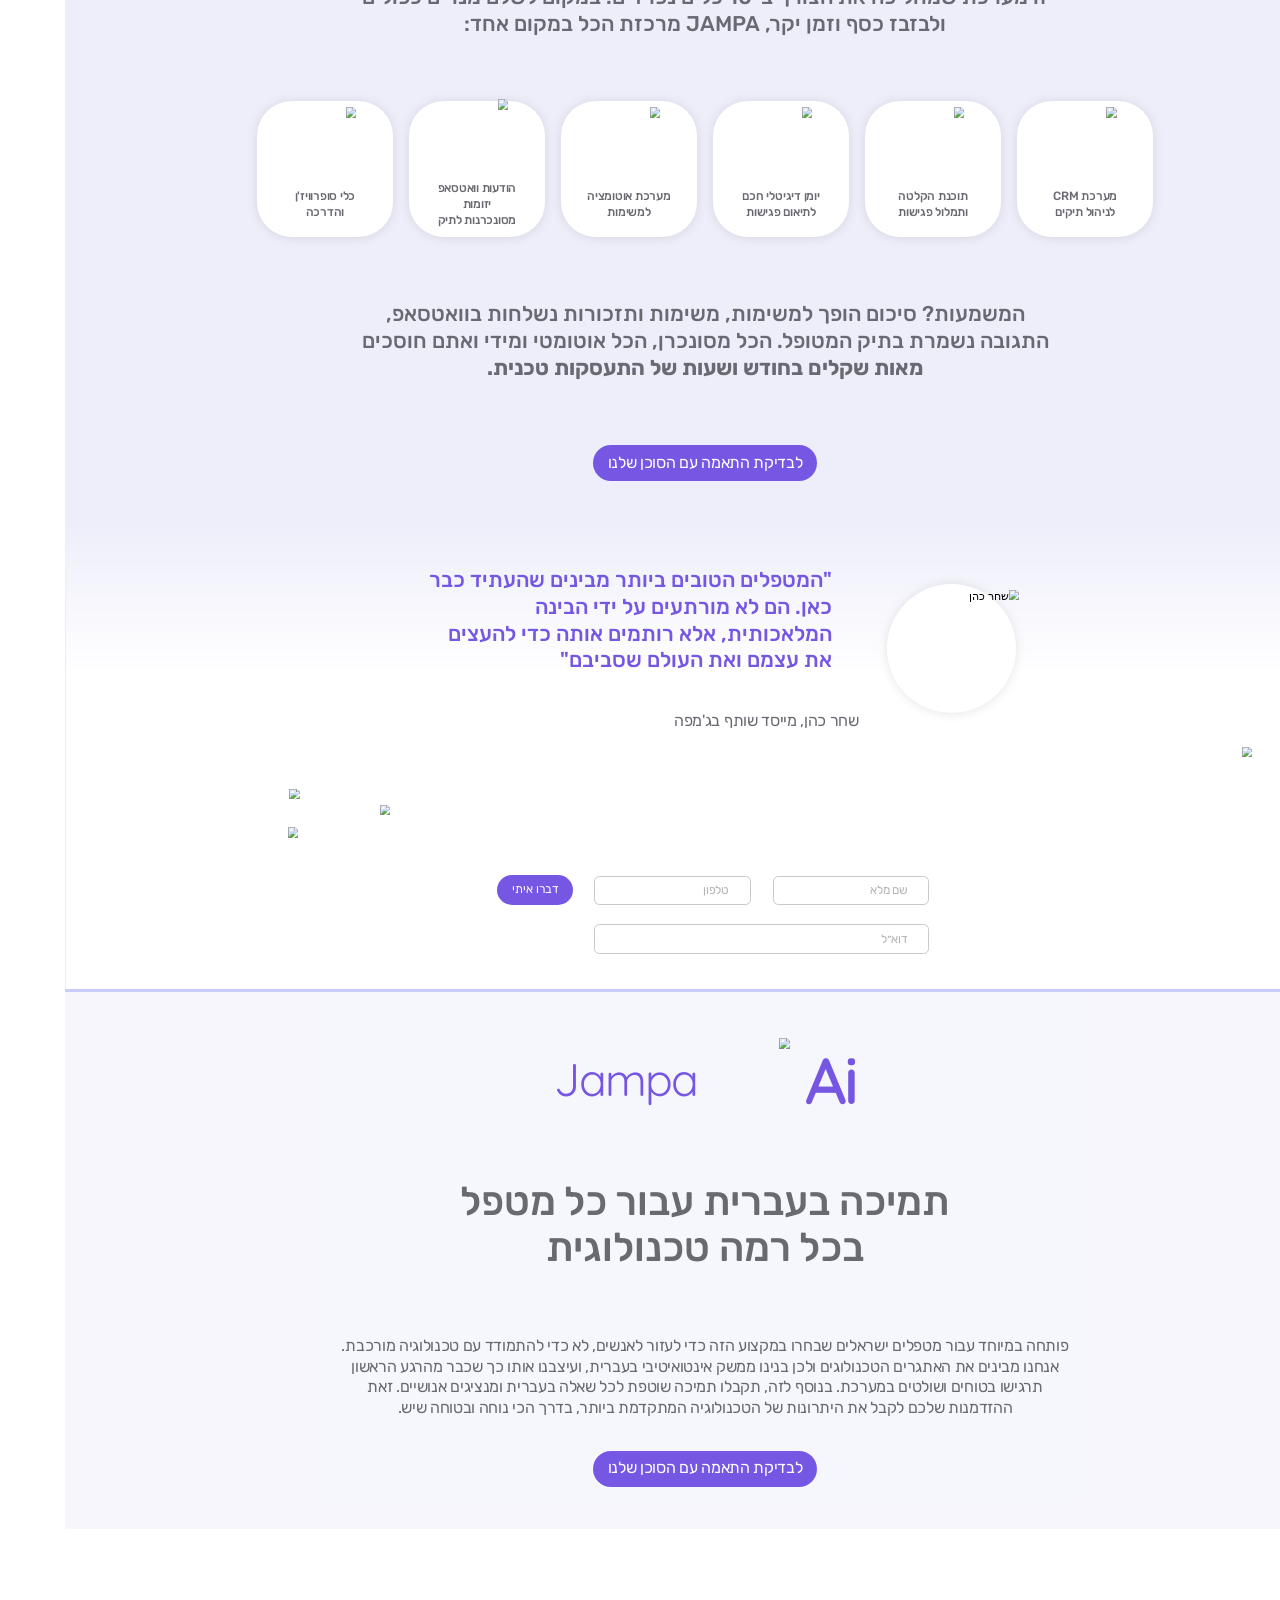
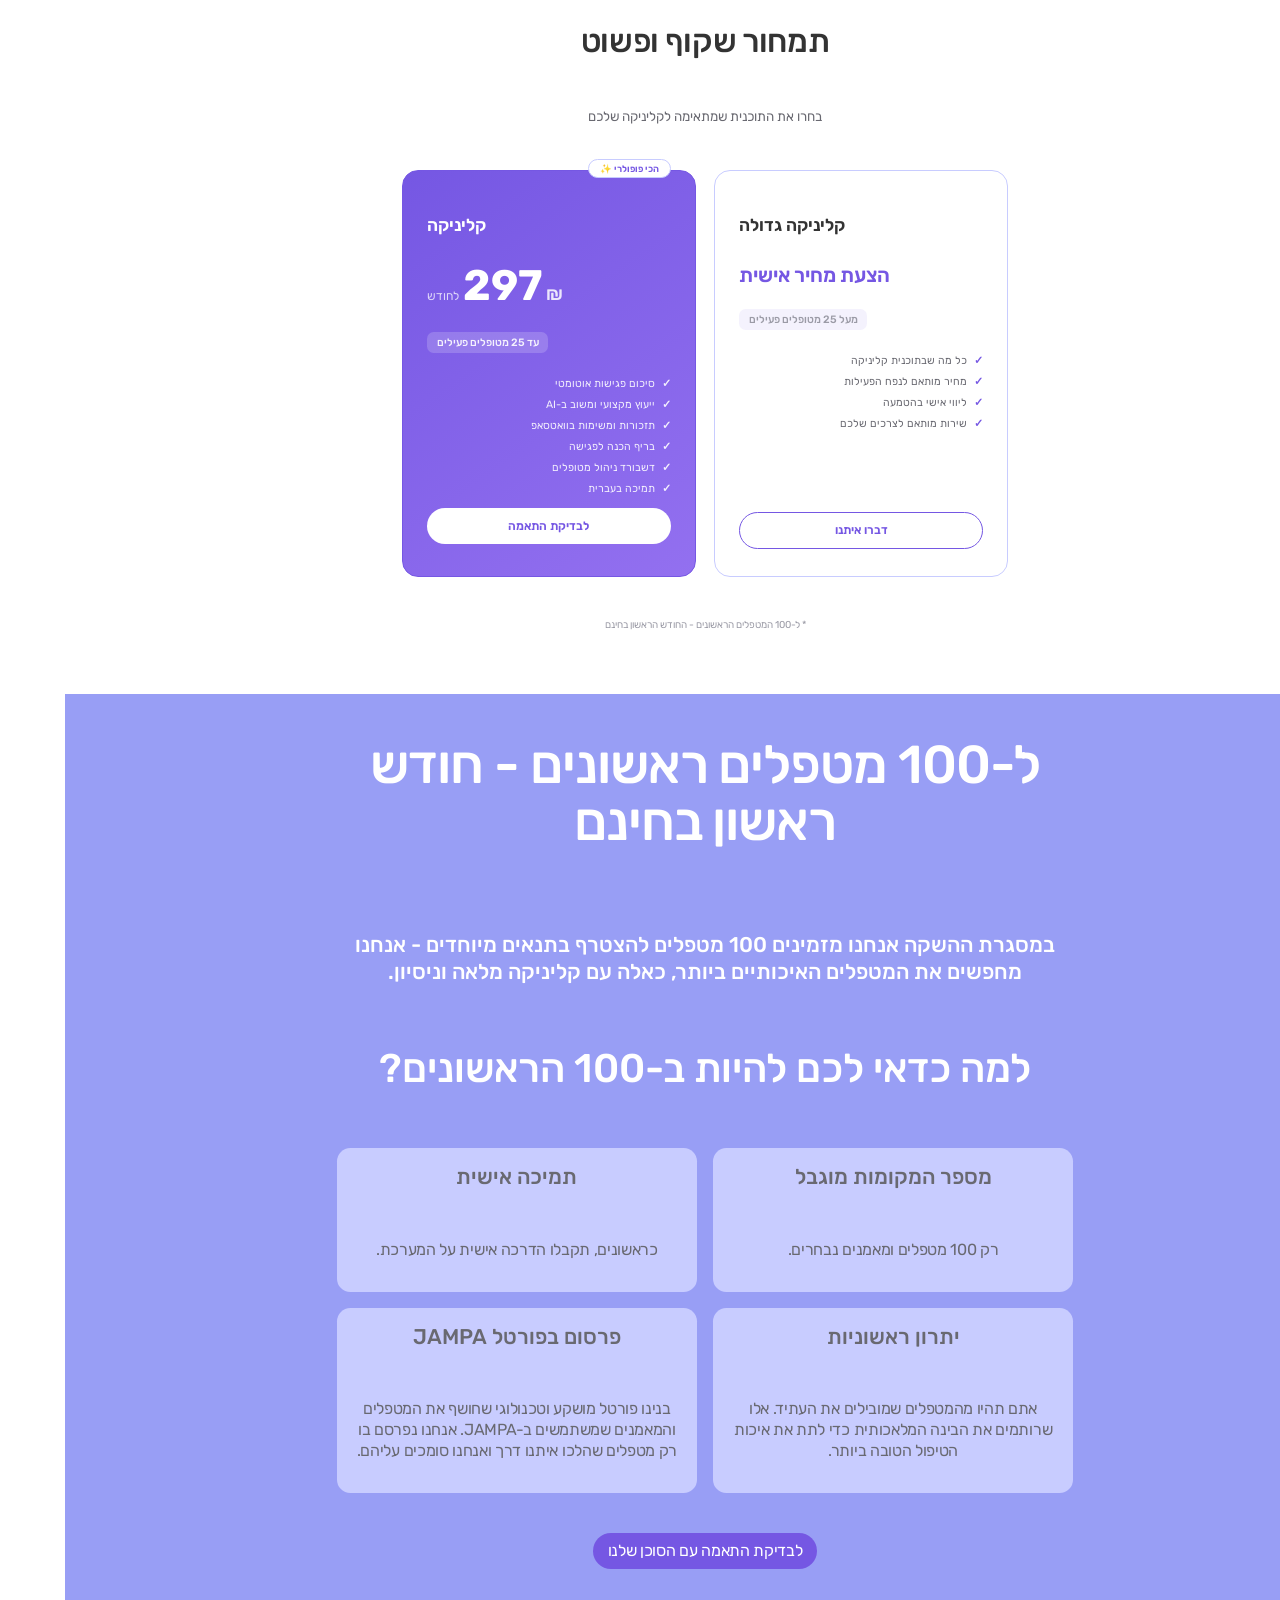
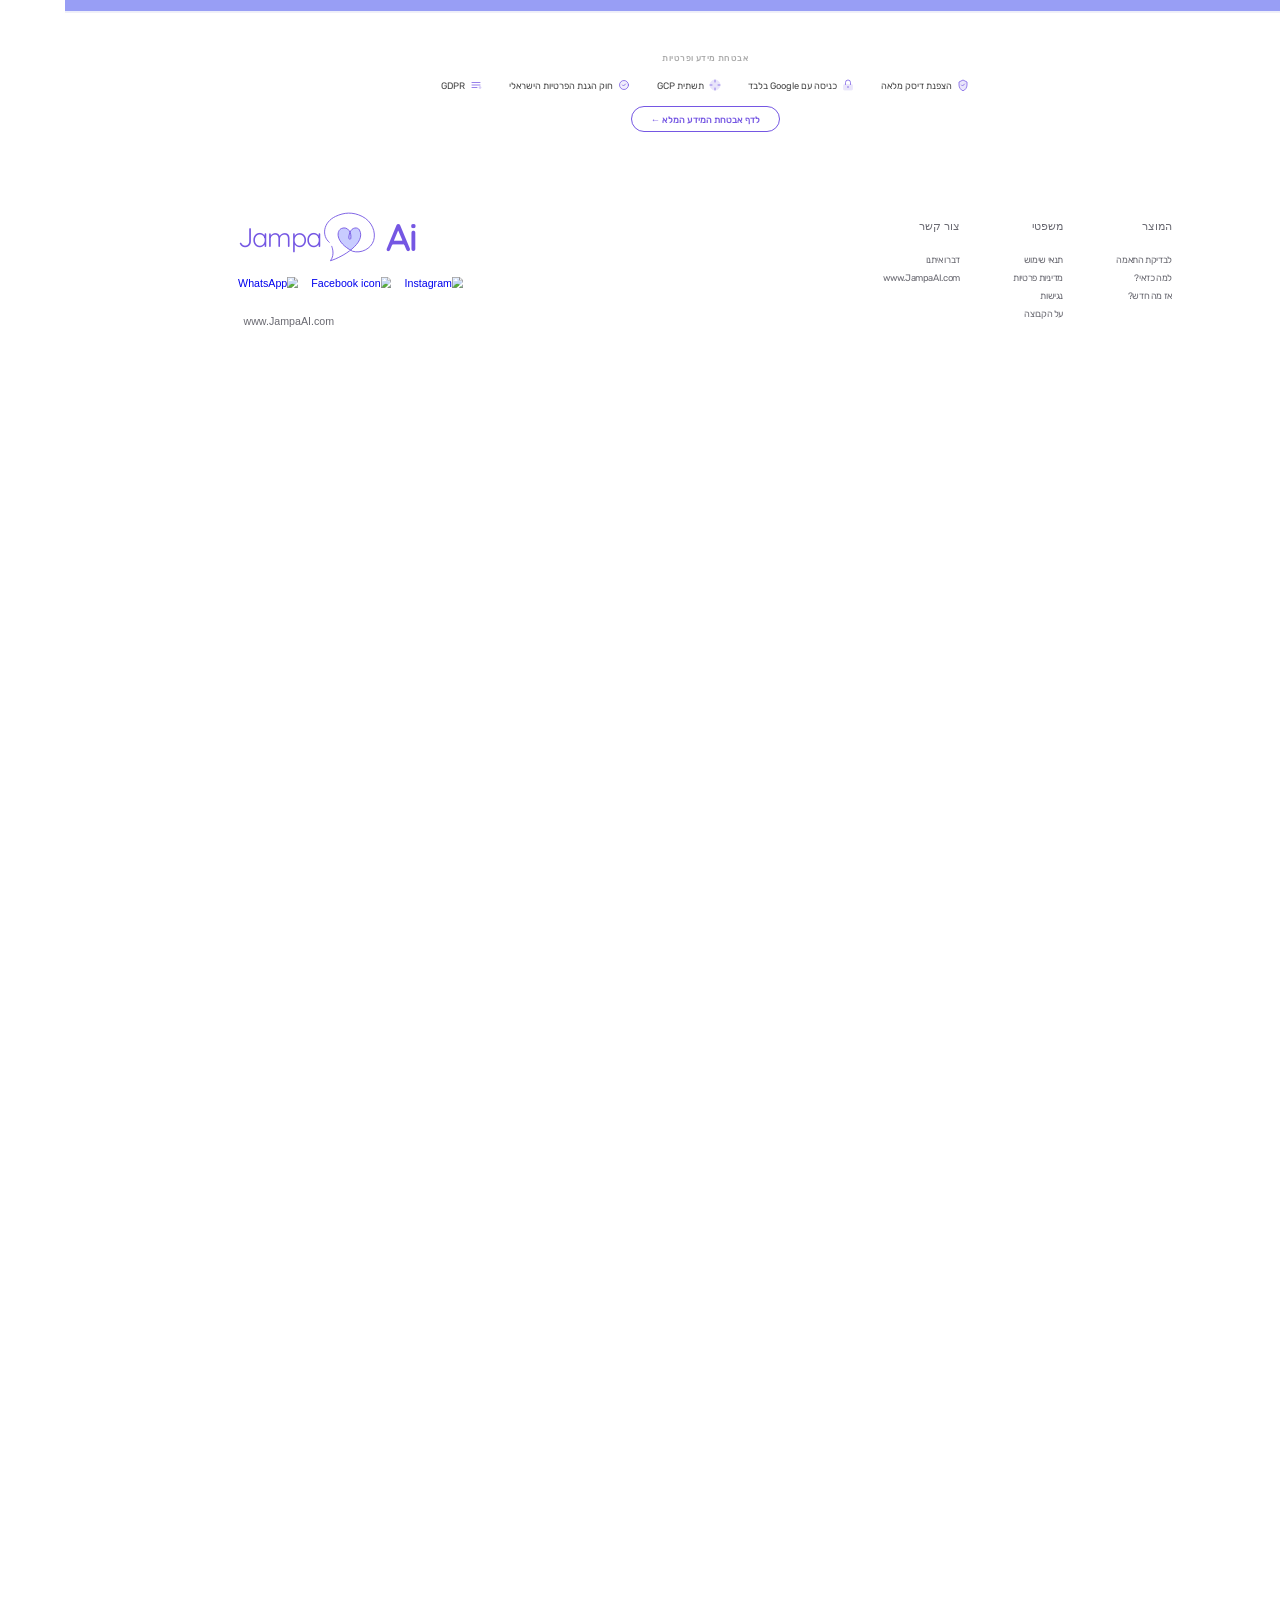
==== commit e2627e7d: "Add H Group page and footer link (desktop + mobile)" ====
--- a/index.html
+++ b/index.html
@@ -715,6 +715,7 @@
                             <li class="footer-links-3"><a class="title-3" href="#">תנאי שימוש</a></li>
                             <li class="footer-links-3"><a class="title-3" href="privacy-policy.html">מדיניות פרטיות</a></li>
                             <li class="footer-links-3"><a class="title-3" href="#">נגישות</a></li>
+                            <li class="footer-links-3"><a class="title-3" href="h-group.html">על הקבוצה</a></li>
                         </ul>
                     </div>
                     <div class="frame-5">
@@ -1428,8 +1429,9 @@
                 </a>
             </nav>
             <div class="frame-8"><span class="title-2">www.JampaAI.com</span></div>
-            <div style="text-align:center;padding:8px 0 4px;">
+            <div style="text-align:center;padding:8px 0 4px;display:flex;justify-content:center;gap:20px;">
                 <a href="privacy-policy.html" style="font-family:'Rubik',Helvetica,sans-serif;font-size:13px;color:#7557E3;text-decoration:underline;">מדיניות פרטיות</a>
+                <a href="h-group.html" style="font-family:'Rubik',Helvetica,sans-serif;font-size:13px;color:#7557E3;text-decoration:underline;">על הקבוצה</a>
             </div>
         </div>
         <div class="frame-9" aria-hidden="true">
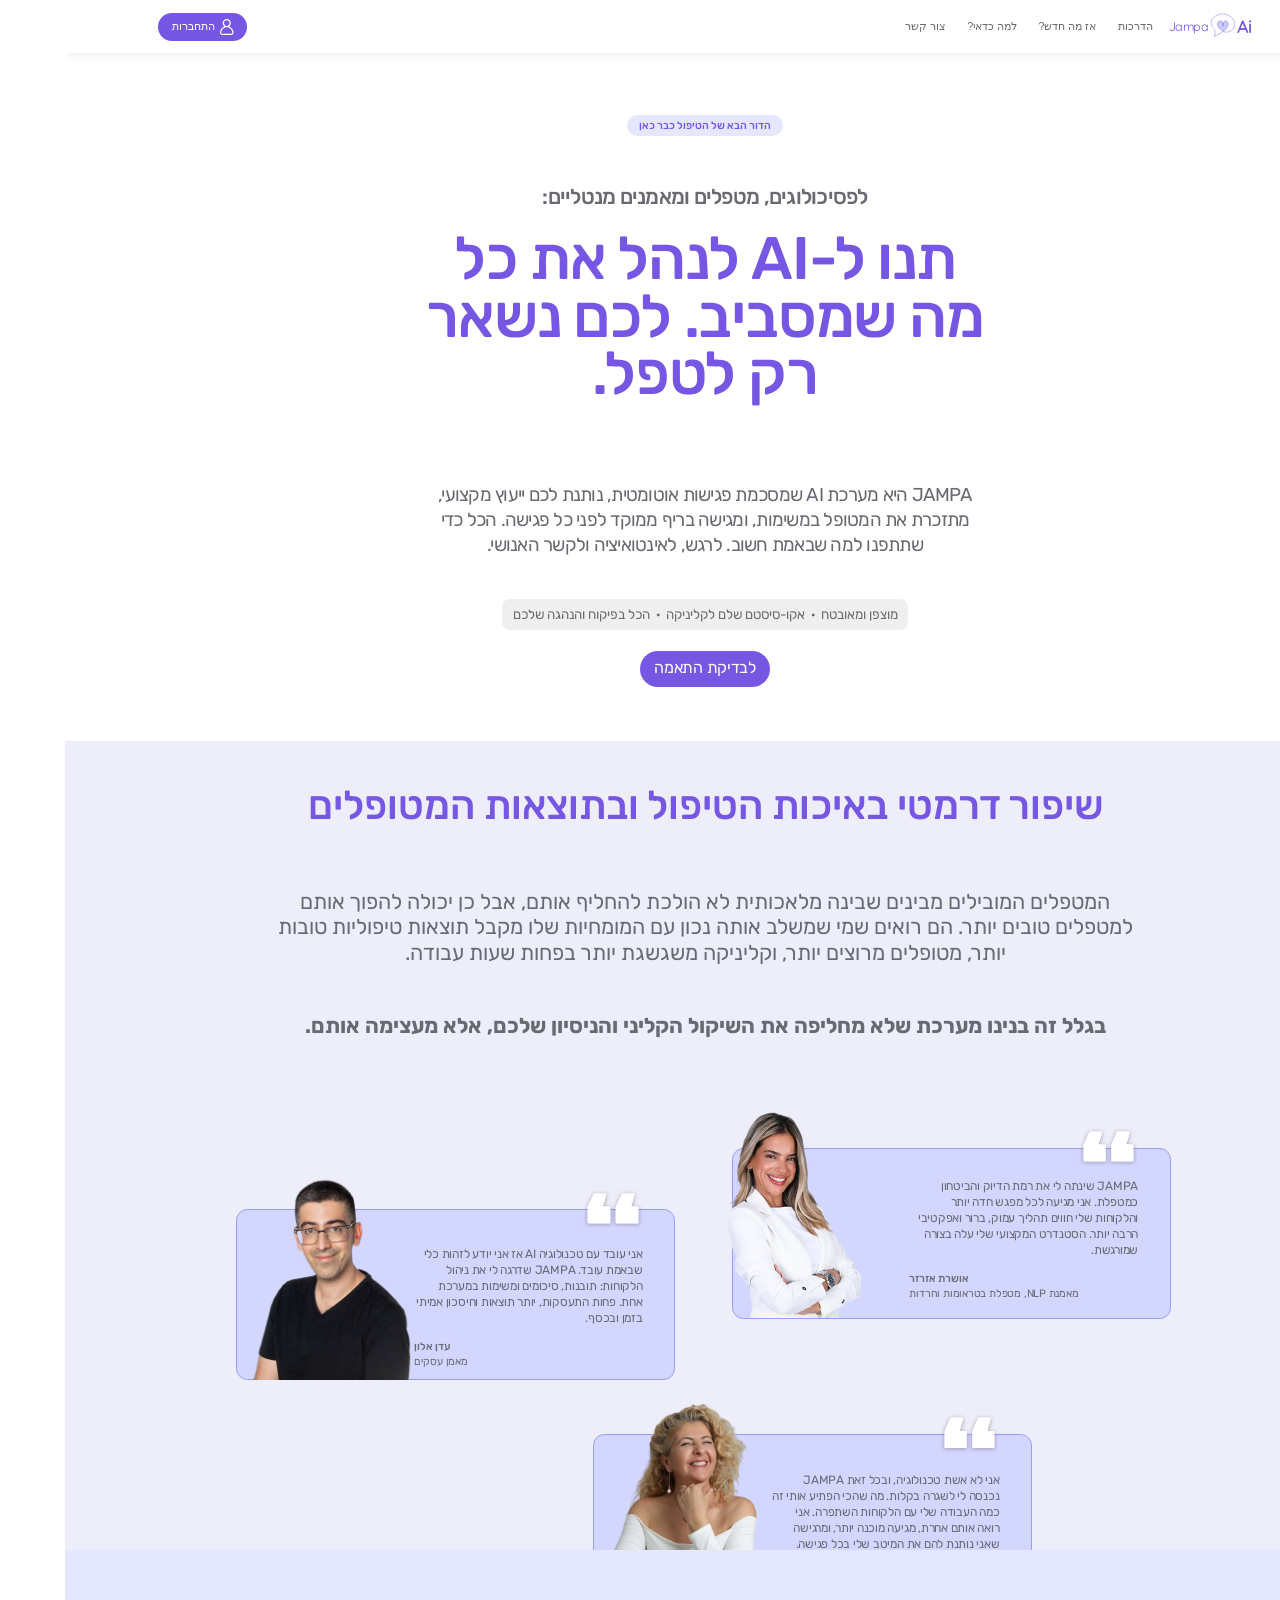
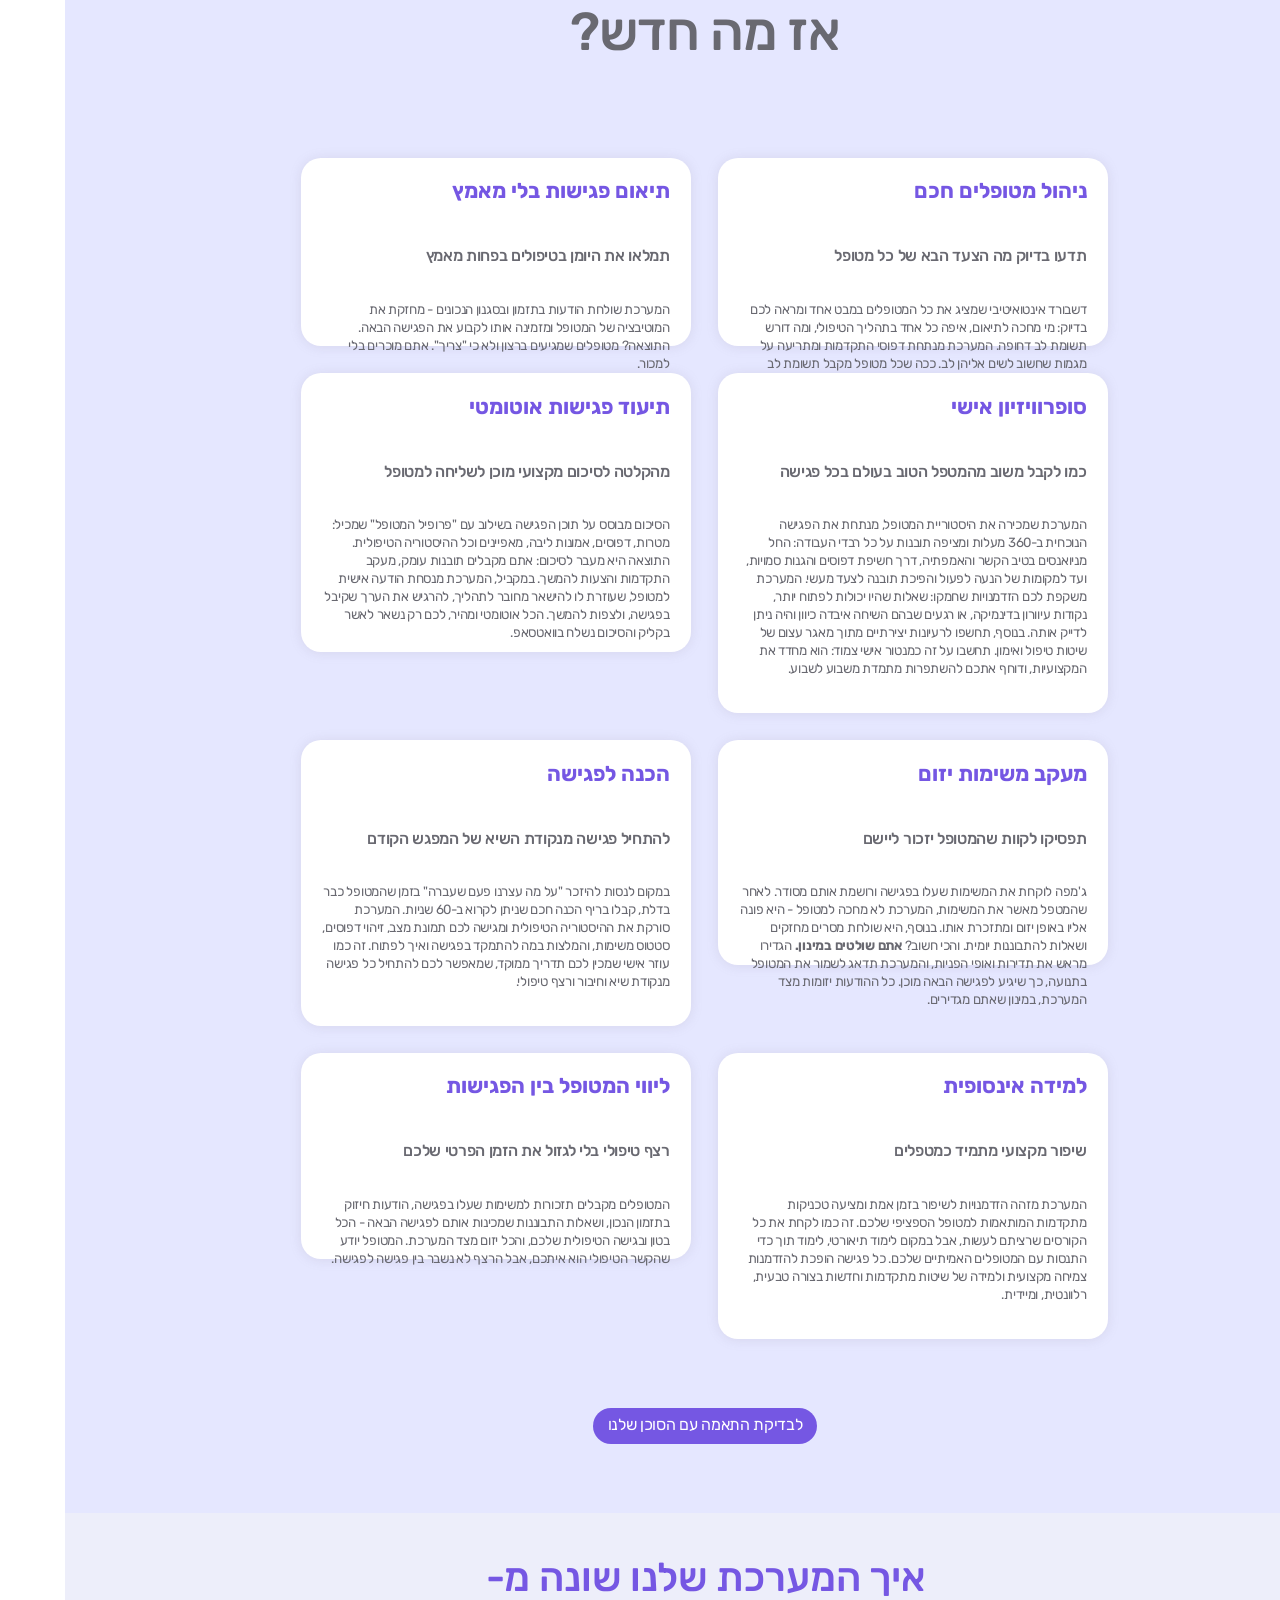
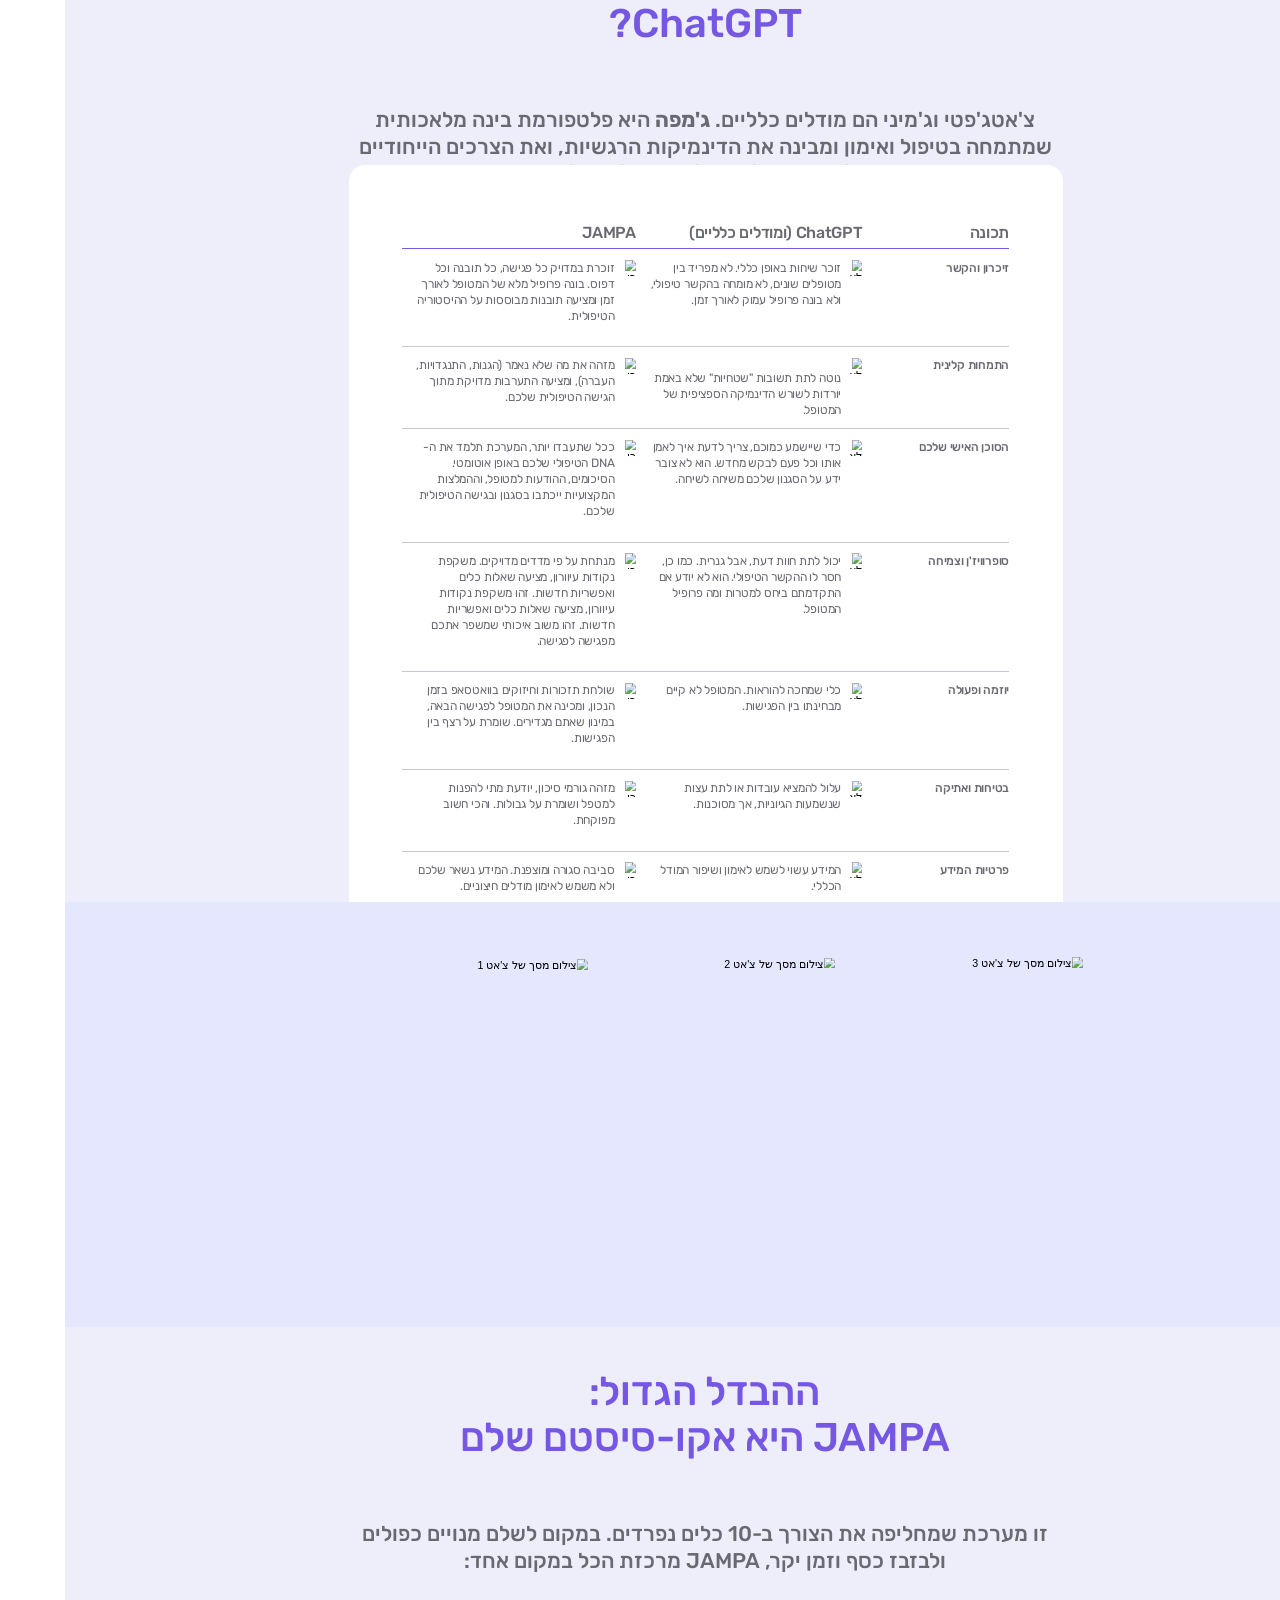
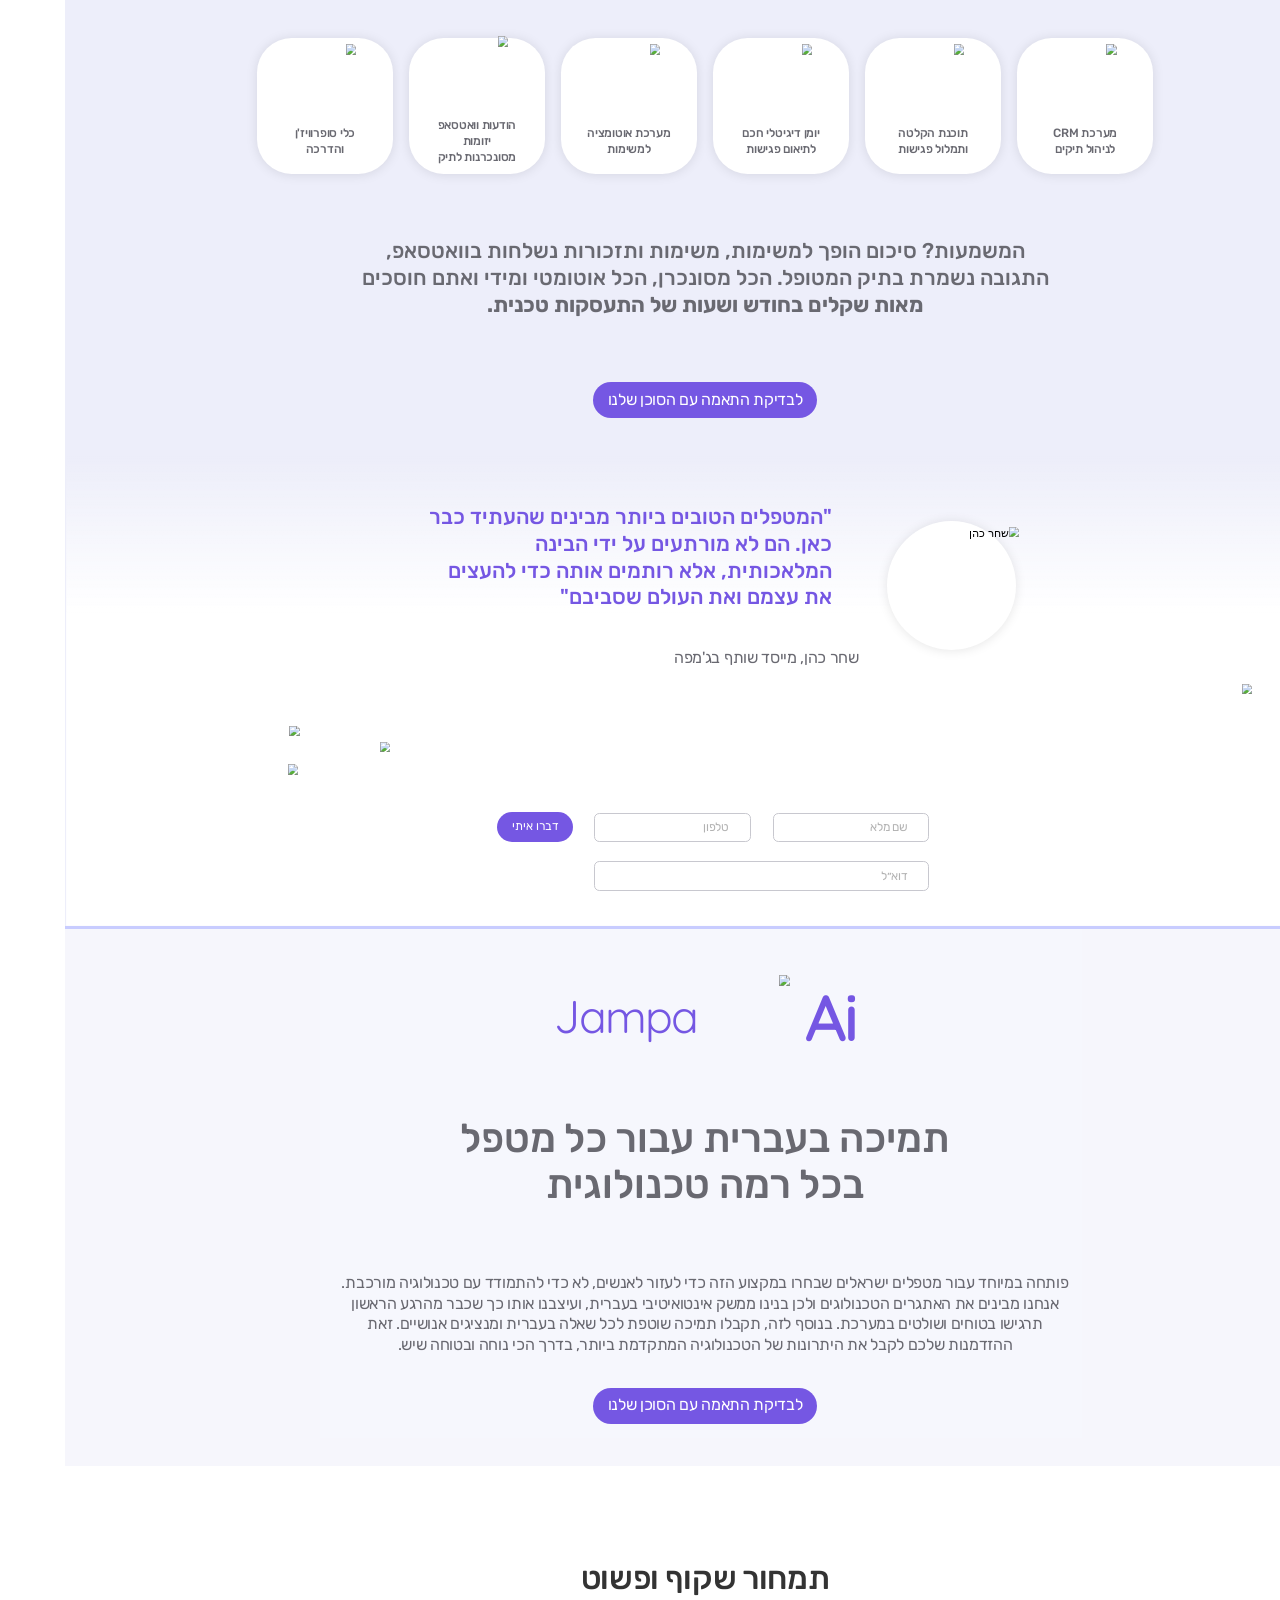
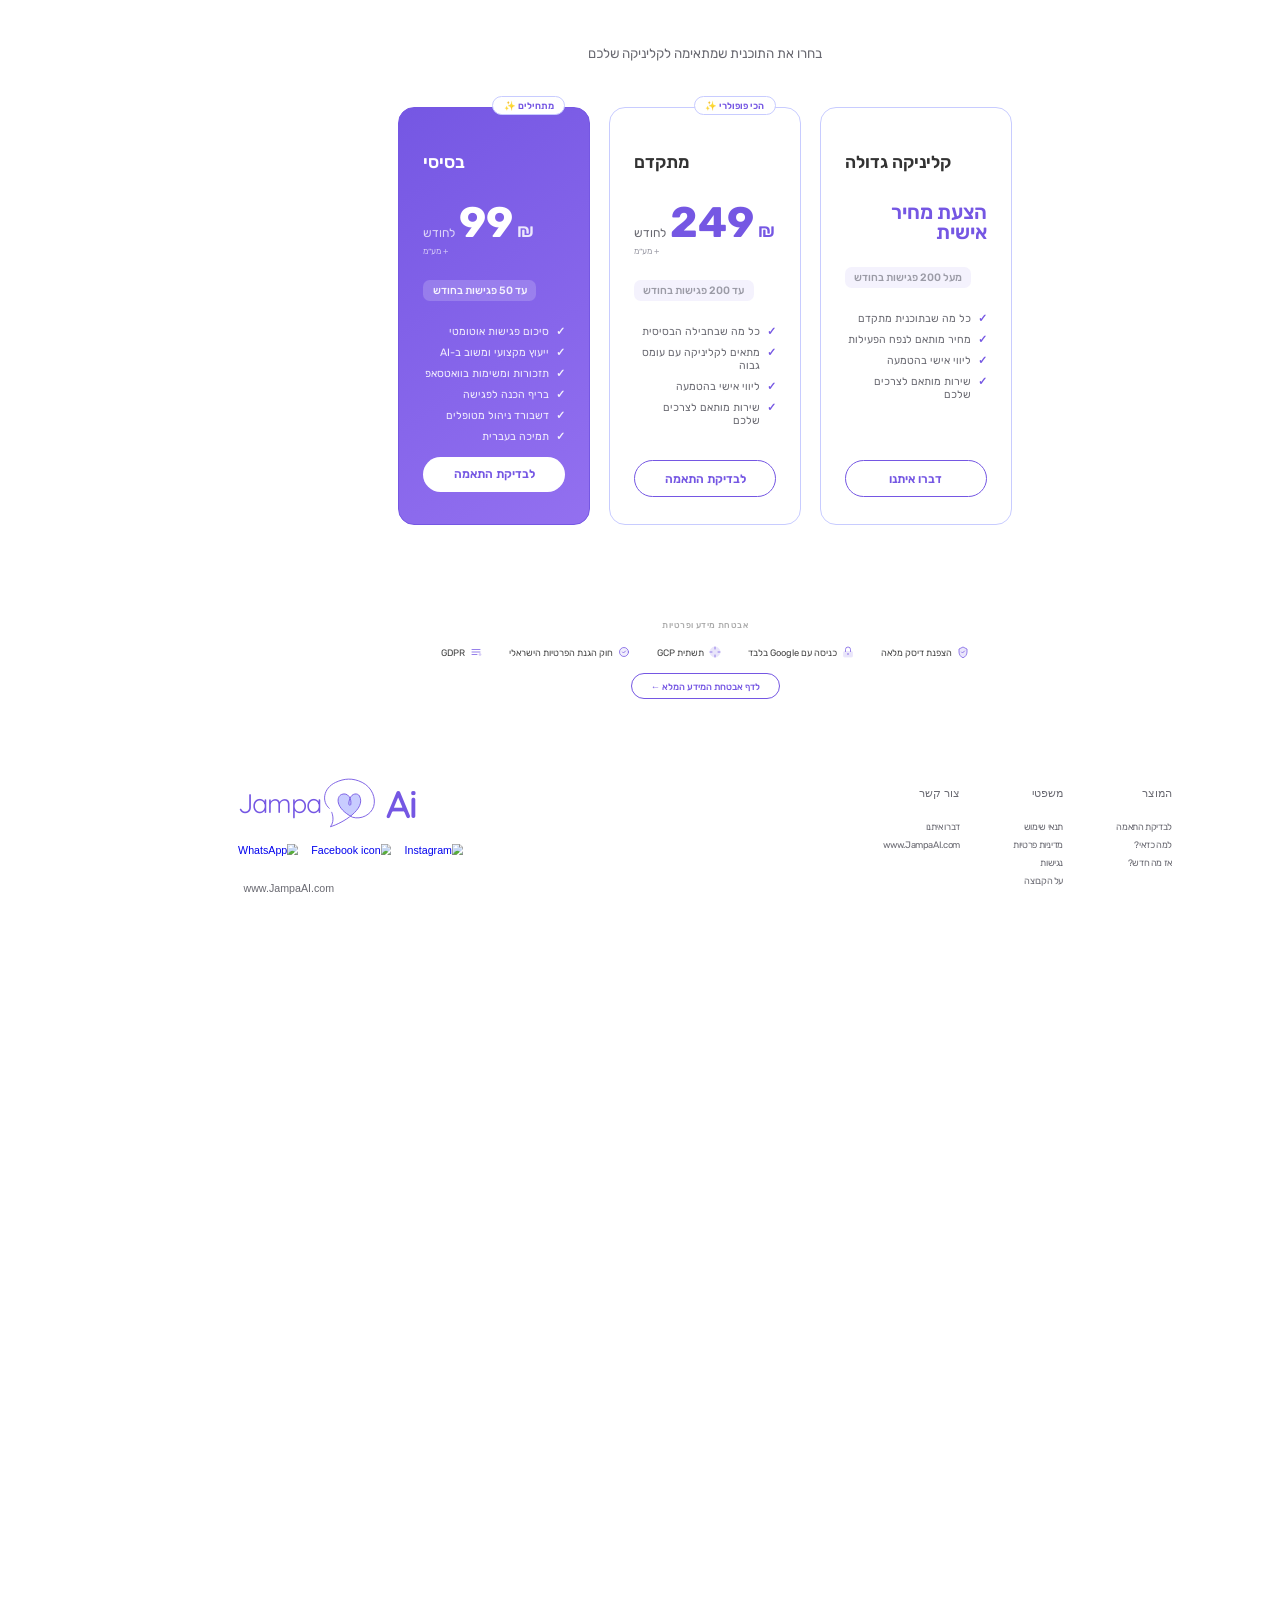
==== commit a6b2362a: "Update pricing: 3 tiers (99/249/custom), VAT label, remove 100 therapists offer" ====
--- a/index.html
+++ b/index.html
@@ -62,7 +62,6 @@
                     <p style="font-family:'Rubik',Helvetica;font-size:20px;font-weight:400;color:#696971;margin:0;direction:rtl;">מוצפן ומאובטח &nbsp;·&nbsp; אקו-סיסטם שלם לקליניקה &nbsp;·&nbsp; הכל בפיקוח והנהגה שלכם</p>
                 </div>
                 <div class="div">
-                    <p class="p">ל-100 מטפלים ראשונים - חודש ראשון בחינם</p>
                     <a href="#contact" class="buttons" aria-label="לבדיקת התאמה">
                         <span class="title-2">לבדיקת התאמה</span>
                     </a>
@@ -558,14 +557,17 @@
                 </div>
                 <div class="pricing-cards">
                     <div class="pricing-card pricing-card--featured">
-                        <div class="pricing-tag">הכי פופולרי ✨</div>
-                        <h3 class="pricing-plan-name">קליניקה</h3>
+                        <div class="pricing-tag">מתחילים ✨</div>
+                        <h3 class="pricing-plan-name">בסיסי</h3>
                         <div class="pricing-price-wrap">
-                            <span class="pricing-currency">₪</span>
-                            <span class="pricing-amount">297</span>
-                            <span class="pricing-period">לחודש</span>
-                        </div>
-                        <p class="pricing-limit">עד 25 מטופלים פעילים</p>
+                            <div class="pricing-price-row">
+                                <span class="pricing-currency">₪</span>
+                                <span class="pricing-amount">99</span>
+                                <span class="pricing-period">לחודש</span>
+                            </div>
+                            <span class="pricing-vat">+ מע״מ</span>
+                        </div>
+                        <p class="pricing-limit">עד 50 פגישות בחודש</p>
                         <ul class="pricing-features-list">
                             <li>סיכום פגישות אוטומטי</li>
                             <li>ייעוץ מקצועי ומשוב ב-AI</li>
@@ -577,13 +579,33 @@
                         <a href="#contact" class="pricing-btn pricing-btn--filled">לבדיקת התאמה</a>
                     </div>
                     <div class="pricing-card">
+                        <div class="pricing-tag">הכי פופולרי ✨</div>
+                        <h3 class="pricing-plan-name">מתקדם</h3>
+                        <div class="pricing-price-wrap">
+                            <div class="pricing-price-row">
+                                <span class="pricing-currency">₪</span>
+                                <span class="pricing-amount">249</span>
+                                <span class="pricing-period">לחודש</span>
+                            </div>
+                            <span class="pricing-vat">+ מע״מ</span>
+                        </div>
+                        <p class="pricing-limit">עד 200 פגישות בחודש</p>
+                        <ul class="pricing-features-list">
+                            <li>כל מה שבחבילה הבסיסית</li>
+                            <li>מתאים לקליניקה עם עומס גבוה</li>
+                            <li>ליווי אישי בהטמעה</li>
+                            <li>שירות מותאם לצרכים שלכם</li>
+                        </ul>
+                        <a href="#contact" class="pricing-btn pricing-btn--outline">לבדיקת התאמה</a>
+                    </div>
+                    <div class="pricing-card">
                         <h3 class="pricing-plan-name">קליניקה גדולה</h3>
                         <div class="pricing-price-wrap">
                             <span class="pricing-amount pricing-amount--custom">הצעת מחיר אישית</span>
                         </div>
-                        <p class="pricing-limit">מעל 25 מטופלים פעילים</p>
+                        <p class="pricing-limit">מעל 200 פגישות בחודש</p>
                         <ul class="pricing-features-list">
-                            <li>כל מה שבתוכנית קליניקה</li>
+                            <li>כל מה שבתוכנית מתקדם</li>
                             <li>מחיר מותאם לנפח הפעילות</li>
                             <li>ליווי אישי בהטמעה</li>
                             <li>שירות מותאם לצרכים שלכם</li>
@@ -591,43 +613,6 @@
                         <a href="#contact" class="pricing-btn pricing-btn--outline">דברו איתנו</a>
                     </div>
                 </div>
-                <p class="pricing-note">* ל-100 המטפלים הראשונים - החודש הראשון בחינם</p>
-            </div>
-        </section>
-        <section class="frame-43" id="benefits">
-            <div class="frame-44">
-                <img class="frame-45" src="https://jampa-landing.web.app/img/frame.svg" alt="" aria-hidden="true"/>
-                <div class="frame-46">
-                    <h2 class="text-wrapper-8">ל-100 מטפלים ראשונים - חודש ראשון בחינם</h2>
-                    <p class="title-31">
-                        במסגרת ההשקה אנחנו מזמינים 100 מטפלים להצטרף בתנאים מיוחדים - אנחנו מחפשים את המטפלים
-                        האיכותיים ביותר, כאלה עם קליניקה מלאה וניסיון.
-                    </p>
-                </div>
-                <div class="frame-47">
-                    <h3 class="title-32">למה כדאי לכם להיות ב-100 הראשונים?</h3>
-                    <div class="frame-48">
-                        <article class="frame-49">
-                            <h4 class="title-33">תמיכה אישית</h4>
-                            <p class="title-30">כראשונים, תקבלו הדרכה אישית על המערכת.</p>
-                        </article>
-                        <article class="frame-49">
-                            <h4 class="title-33">מספר המקומות מוגבל</h4>
-                            <p class="title-30">רק 100 מטפלים ומאמנים נבחרים.</p>
-                        </article>
-                        <article class="frame-49">
-                            <h4 class="title-33">פרסום בפורטל JAMPA</h4>
-                            <p class="title-30">בנינו פורטל מושקע וטכנולוגי שחושף את המטפלים והמאמנים שמשתמשים ב-JAMPA. אנחנו נפרסם בו רק מטפלים שהלכו איתנו דרך ואנחנו סומכים עליהם.</p>
-                        </article>
-                        <article class="frame-49">
-                            <h4 class="title-33">יתרון ראשוניות</h4>
-                            <p class="title-30">אתם תהיו מהמטפלים שמובילים את העתיד. אלו שרותמים את הבינה המלאכותית כדי לתת את איכות הטיפול הטובה ביותר.</p>
-                        </article>
-                    </div>
-                </div>
-                <a href="#contact" class="buttons" aria-label="לבדיקת התאמה עם הסוכן שלנו">
-                    <span class="title-2">לבדיקת התאמה עם הסוכן שלנו</span>
-                </a>
             </div>
         </section>
 
@@ -754,7 +739,6 @@
                     <p style="font-family:'Rubik',Helvetica;font-size:13px;font-weight:400;color:#696971;margin:0;direction:rtl;">מוצפן ומאובטח · אקו-סיסטם שלם לקליניקה · הכל בפיקוח והנהגה שלכם</p>
                 </div>
                 <div class="div" style="margin-top:16px;">
-                    <p class="p">100 מטפלים ראשונים - חודש ראשון בחינם</p>
                     <a href="#contact" class="buttons" aria-label="לבדיקת התאמה"><span
                             class="title-2">לבדיקת התאמה</span></a>
                 </div>
@@ -1301,14 +1285,17 @@
                 </div>
                 <div class="pricing-cards pricing-cards--mobile">
                     <div class="pricing-card pricing-card--featured">
-                        <div class="pricing-tag">הכי פופולרי ✨</div>
-                        <h3 class="pricing-plan-name">קליניקה</h3>
+                        <div class="pricing-tag">מתחילים ✨</div>
+                        <h3 class="pricing-plan-name">בסיסי</h3>
                         <div class="pricing-price-wrap">
-                            <span class="pricing-currency">₪</span>
-                            <span class="pricing-amount">297</span>
-                            <span class="pricing-period">לחודש</span>
-                        </div>
-                        <p class="pricing-limit">עד 25 מטופלים פעילים</p>
+                            <div class="pricing-price-row">
+                                <span class="pricing-currency">₪</span>
+                                <span class="pricing-amount">99</span>
+                                <span class="pricing-period">לחודש</span>
+                            </div>
+                            <span class="pricing-vat">+ מע״מ</span>
+                        </div>
+                        <p class="pricing-limit">עד 50 פגישות בחודש</p>
                         <ul class="pricing-features-list">
                             <li>סיכום פגישות אוטומטי</li>
                             <li>ייעוץ מקצועי ומשוב ב-AI</li>
@@ -1320,13 +1307,33 @@
                         <a href="#contact" class="pricing-btn pricing-btn--filled">לבדיקת התאמה</a>
                     </div>
                     <div class="pricing-card">
+                        <div class="pricing-tag">הכי פופולרי ✨</div>
+                        <h3 class="pricing-plan-name">מתקדם</h3>
+                        <div class="pricing-price-wrap">
+                            <div class="pricing-price-row">
+                                <span class="pricing-currency">₪</span>
+                                <span class="pricing-amount">249</span>
+                                <span class="pricing-period">לחודש</span>
+                            </div>
+                            <span class="pricing-vat">+ מע״מ</span>
+                        </div>
+                        <p class="pricing-limit">עד 200 פגישות בחודש</p>
+                        <ul class="pricing-features-list">
+                            <li>כל מה שבחבילה הבסיסית</li>
+                            <li>מתאים לקליניקה עם עומס גבוה</li>
+                            <li>ליווי אישי בהטמעה</li>
+                            <li>שירות מותאם לצרכים שלכם</li>
+                        </ul>
+                        <a href="#contact" class="pricing-btn pricing-btn--outline">לבדיקת התאמה</a>
+                    </div>
+                    <div class="pricing-card">
                         <h3 class="pricing-plan-name">קליניקה גדולה</h3>
                         <div class="pricing-price-wrap">
                             <span class="pricing-amount pricing-amount--custom">הצעת מחיר אישית</span>
                         </div>
-                        <p class="pricing-limit">מעל 25 מטופלים פעילים</p>
+                        <p class="pricing-limit">מעל 200 פגישות בחודש</p>
                         <ul class="pricing-features-list">
-                            <li>כל מה שבתוכנית קליניקה</li>
+                            <li>כל מה שבתוכנית מתקדם</li>
                             <li>מחיר מותאם לנפח הפעילות</li>
                             <li>ליווי אישי בהטמעה</li>
                             <li>שירות מותאם לצרכים שלכם</li>
@@ -1334,43 +1341,7 @@
                         <a href="#contact" class="pricing-btn pricing-btn--outline">דברו איתנו</a>
                     </div>
                 </div>
-                <p class="pricing-note">* ל-100 המטפלים הראשונים - החודש הראשון בחינם</p>
-            </div>
-        </section>
-        <section class="frame-37">
-            <div class="frame-38">
-                <div class="frame-40">
-                    <h2 class="text-wrapper-7">ל-100 מטפלים ראשונים - חודש ראשון בחינם</h2>
-                    <p class="title-24">
-                        במסגרת ההשקה אנחנו מזמינים 100 מטפלים להצטרף בתנאים מיוחדים - אנחנו מחפשים את המטפלים
-                        האיכותיים ביותר, כאלה עם קליניקה מלאה וניסיון.
-                    </p>
-                </div>
-                <div class="frame-38">
-                    <h3 class="title-25">למה כדאי לכם להיות ב-100 הראשונים?</h3>
-                    <div class="frame-41">
-                        <article class="frame-42">
-                            <h4 class="title-26">תמיכה אישית</h4>
-                            <p class="text-wrapper">כראשונים, תקבלו הדרכה אישית על המערכת.</p>
-                        </article>
-                        <article class="frame-42">
-                            <h4 class="title-26">מספר המקומות מוגבל</h4>
-                            <p class="text-wrapper">רק 100 מטפלים ומאמנים נבחרים.</p>
-                        </article>
-                        <article class="frame-42">
-                            <h4 class="title-26">פרסום בפורטל JAMPA</h4>
-                            <p class="text-wrapper">בנינו פורטל מושקע וטכנולוגי שחושף את המטפלים והמאמנים שמשתמשים ב-JAMPA. אנחנו נפרסם בו רק מטפלים שהלכו איתנו דרך ואנחנו סומכים עליהם.</p>
-                        </article>
-                        <article class="frame-42">
-                            <h4 class="title-26">יתרון ראשוניות</h4>
-                            <p class="text-wrapper">אתם תהיו מהמטפלים שמובילים את העתיד. אלו שרותמים את הבינה המלאכותית כדי לתת את איכות הטיפול הטובה ביותר.</p>
-                        </article>
-                    </div>
-                </div>
-                <a href="#contact" class="buttons"><span class="title-2">לבדיקת התאמה עם הסוכן שלנו</span></a>
-            </div>
-            <img class="frame-39" src="https://jampa-landing.web.app/img/frame.svg" alt="" aria-hidden="true"/>
-
+            </div>
         </section>
 
         <!-- Security trust strip -->
--- a/style.css
+++ b/style.css
@@ -5991,9 +5991,27 @@
 
 .pricing-price-wrap {
     display: flex;
+    flex-direction: column;
+    align-items: flex-end;
+    gap: 2px;
+    direction: rtl;
+}
+
+.pricing-price-row {
+    display: flex;
     align-items: baseline;
     gap: 6px;
-    direction: rtl;
+}
+
+.pricing-vat {
+    font-family: "Rubik", Helvetica;
+    font-size: 13px;
+    font-weight: 400;
+    color: var(--grey-text);
+}
+
+.pricing-card--featured .pricing-vat {
+    color: rgba(255,255,255,0.65);
 }
 
 .pricing-currency {
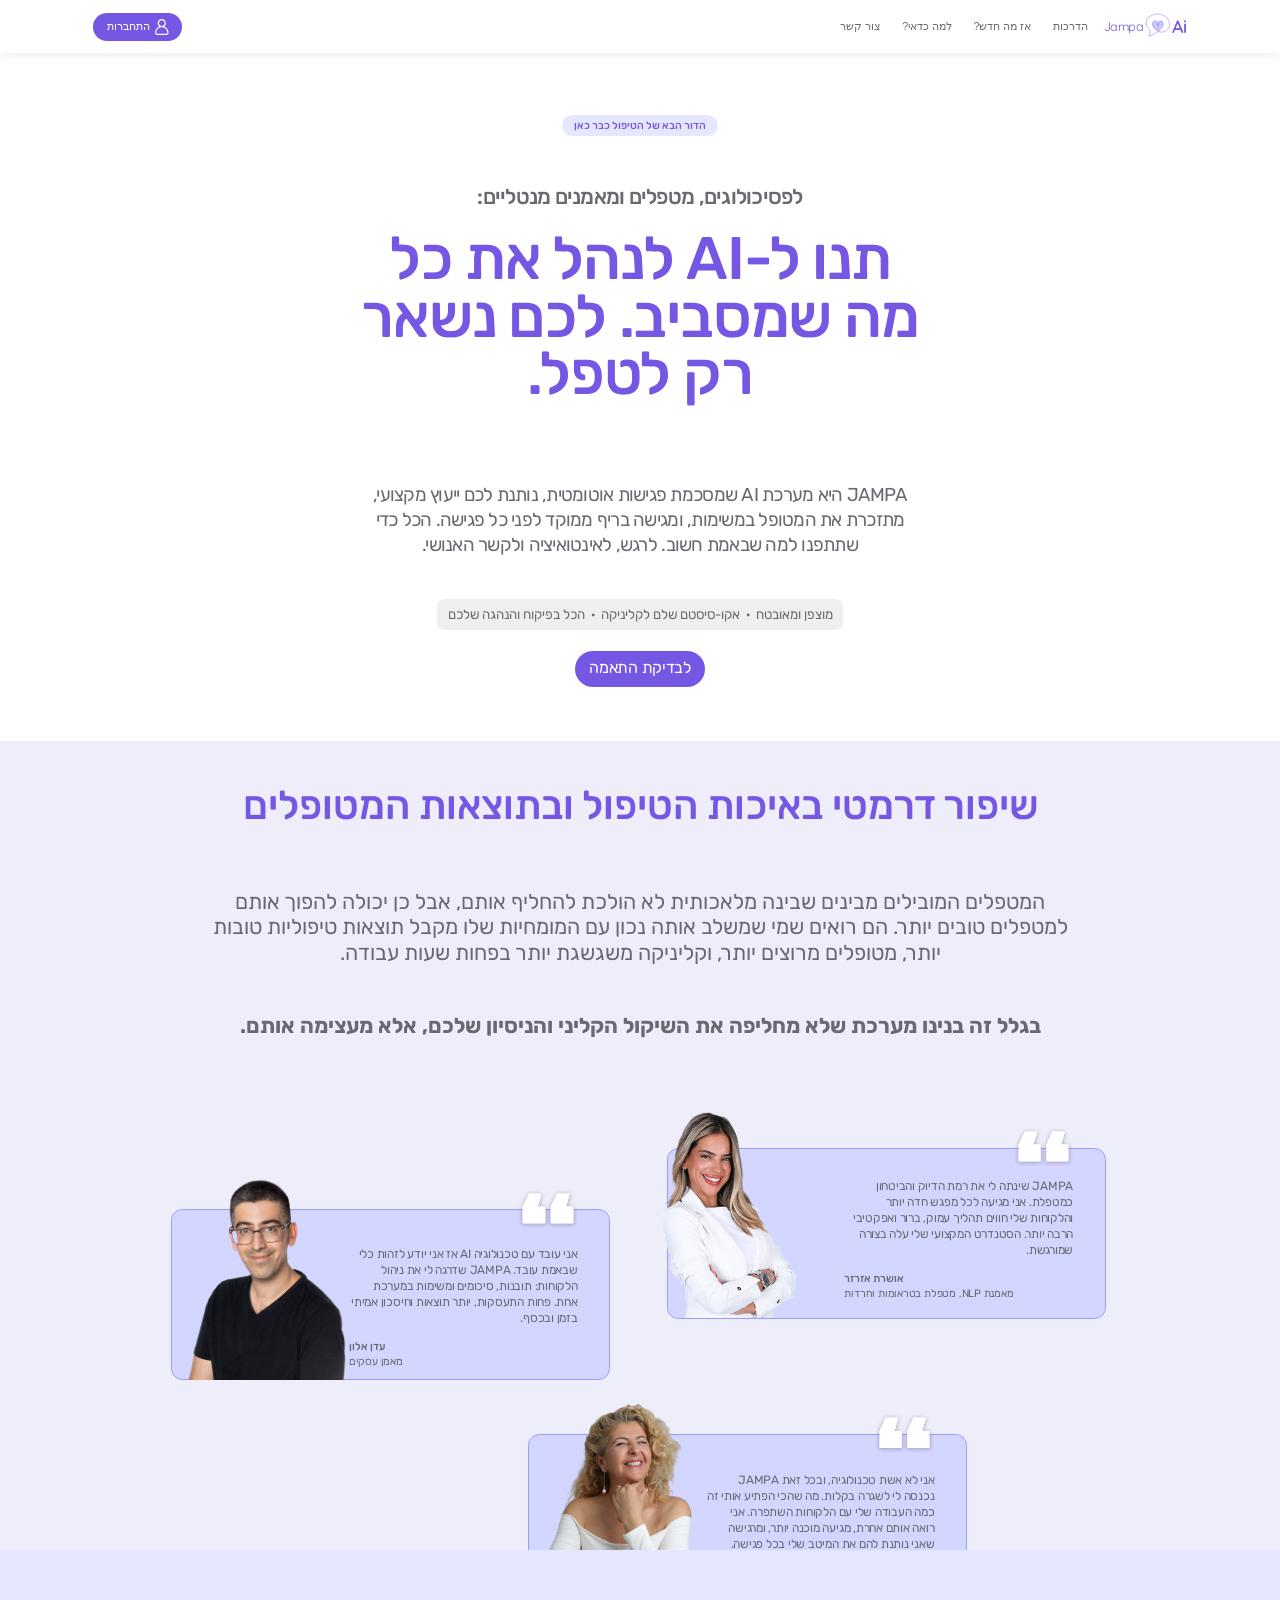
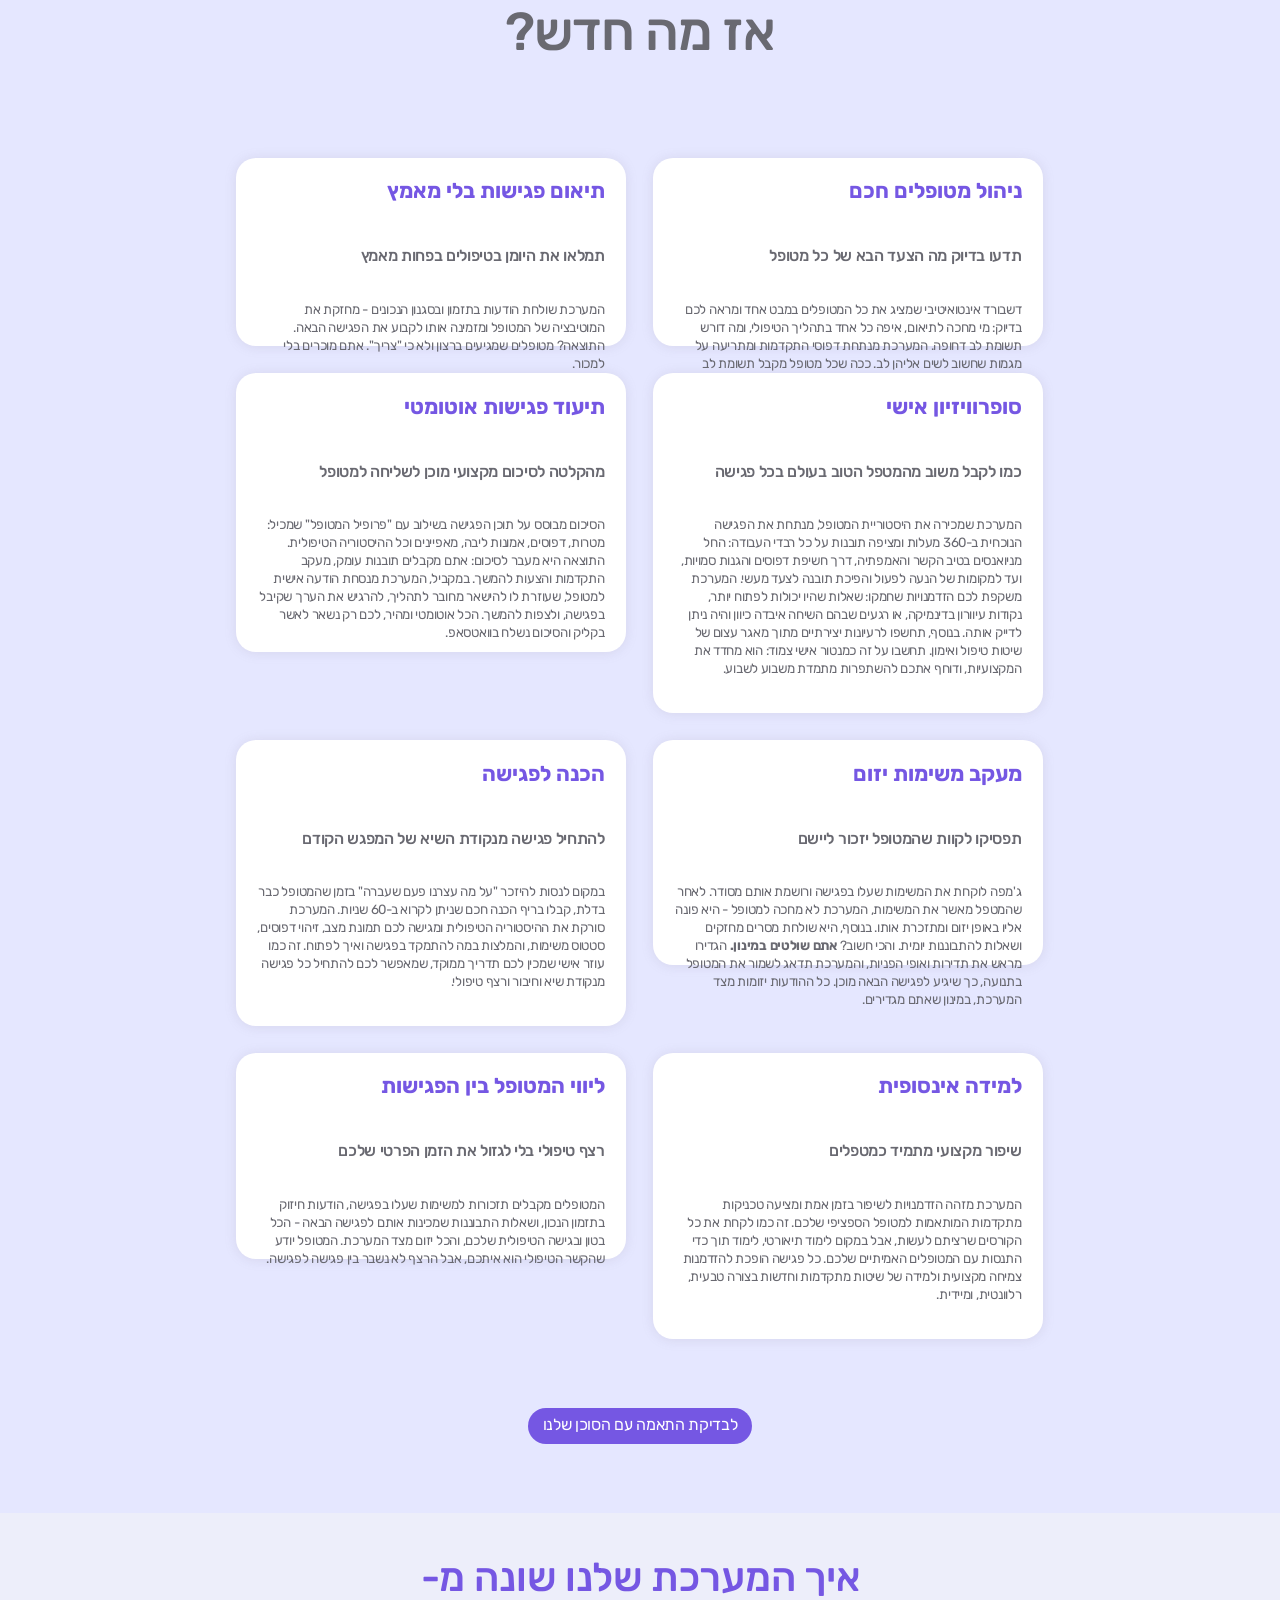
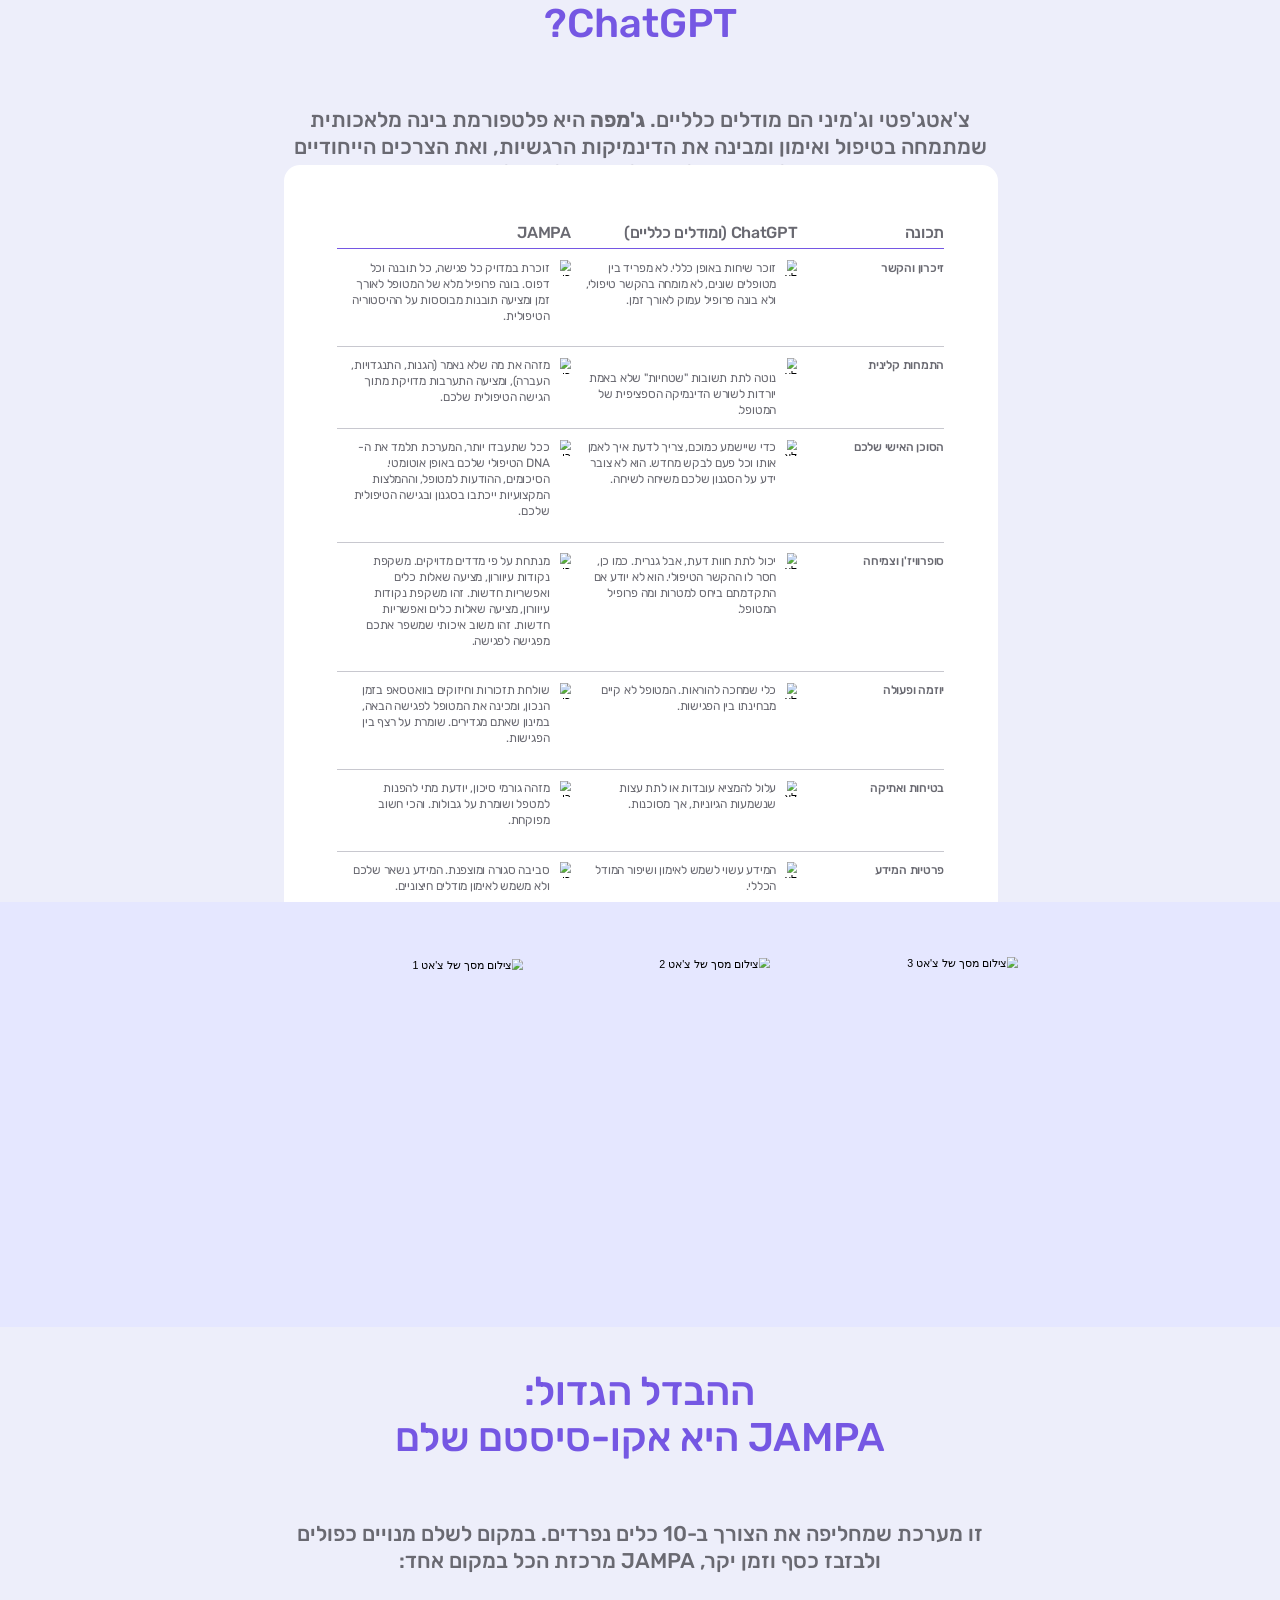
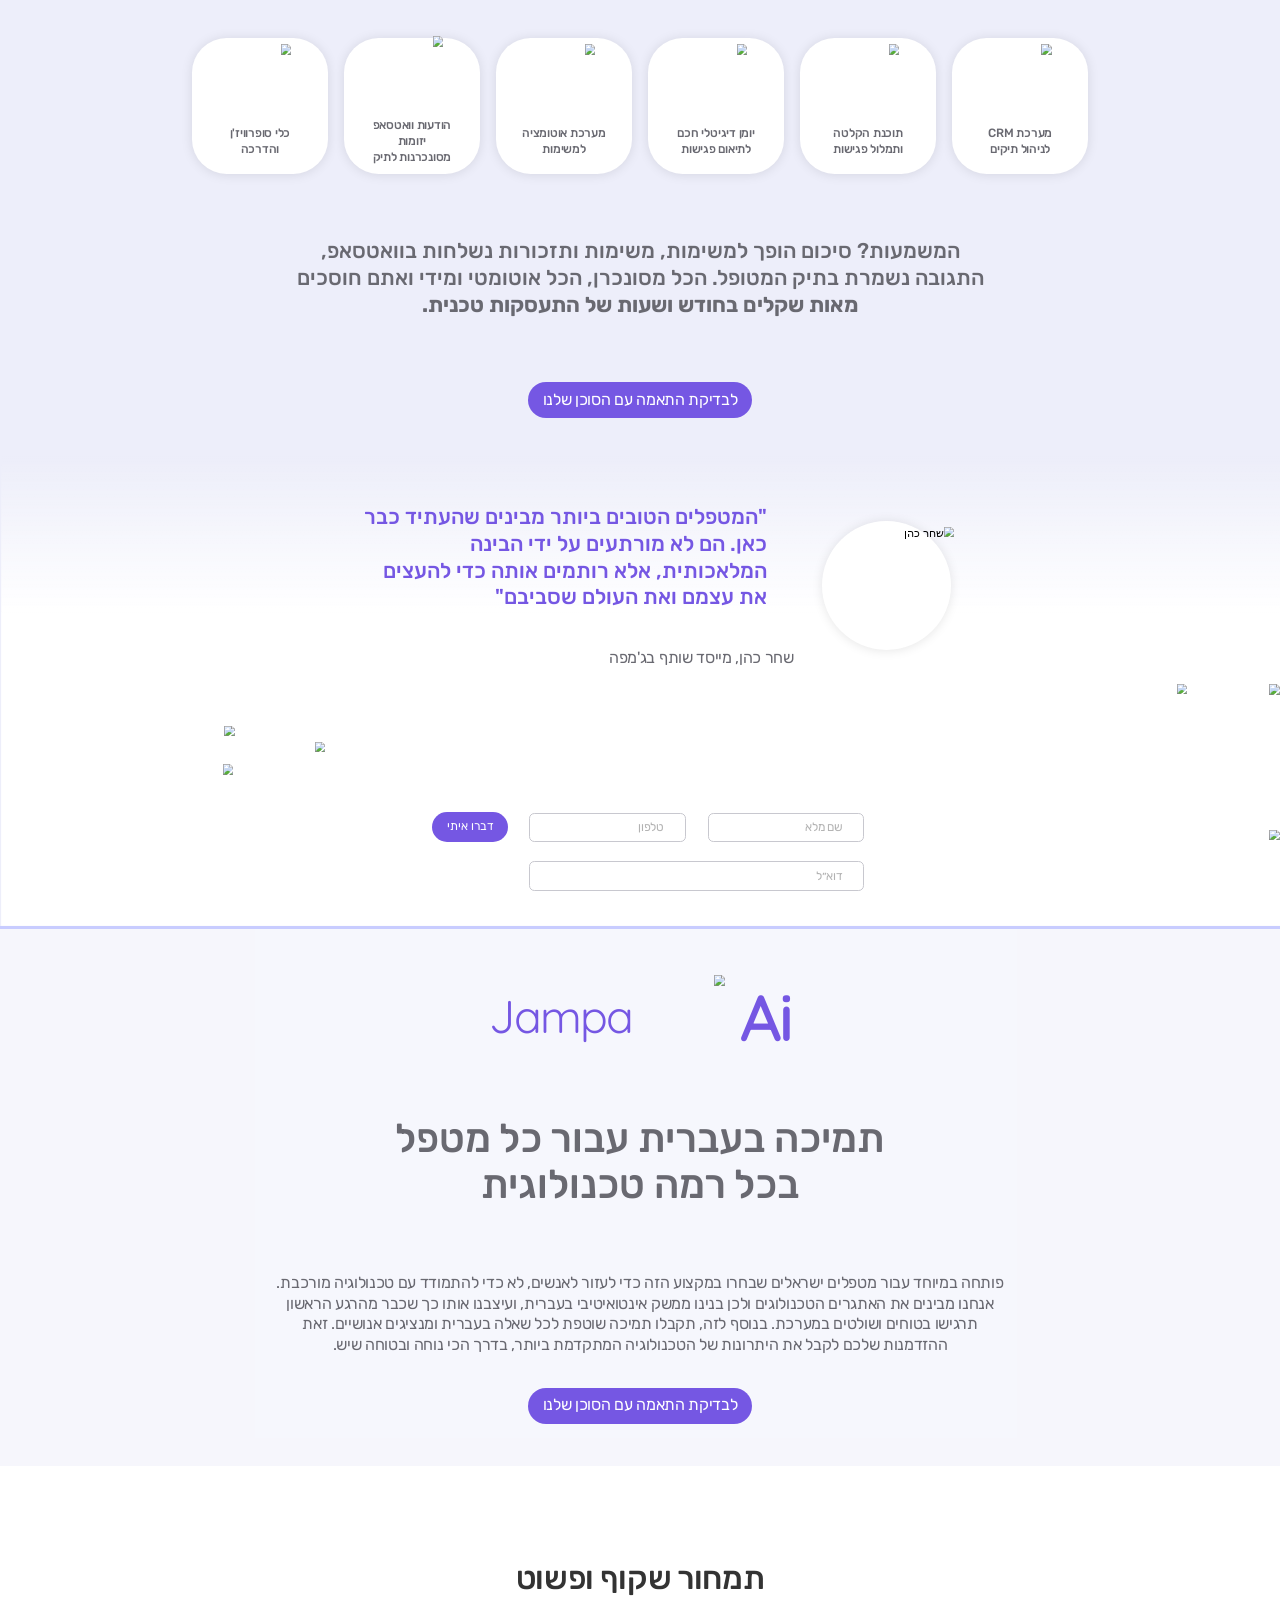
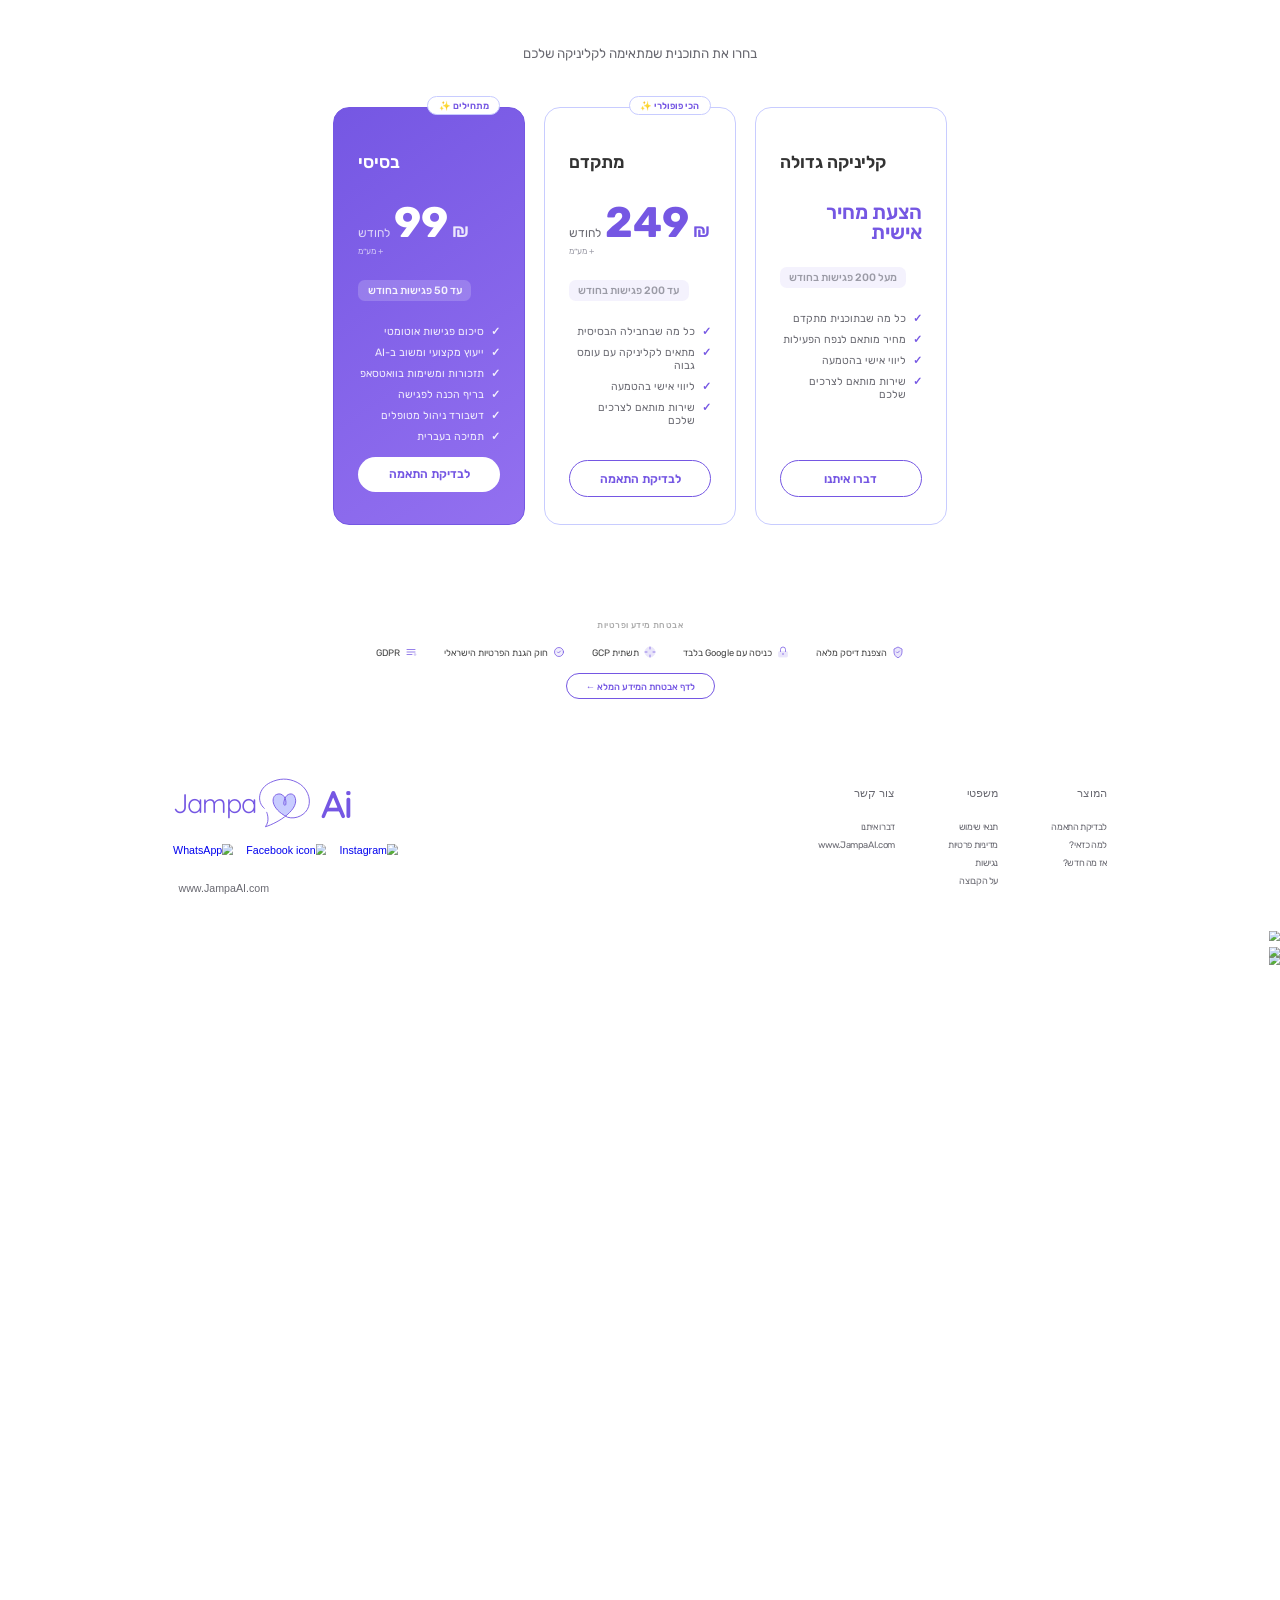
==== commit d1446287: "Add Meta Pixel (PageView on all pages, Lead event on contact form)" ====
--- a/index.html
+++ b/index.html
@@ -7,6 +7,23 @@
     <link rel="icon" type="image/x-icon" href="favicon-jampa.ico">
     <link rel="shortcut icon" href="favicon-jampa.ico"/>
     <link href="style.css?v=3" rel="stylesheet"/>
+<!-- Meta Pixel Code -->
+<script>
+!function(f,b,e,v,n,t,s)
+{if(f.fbq)return;n=f.fbq=function(){n.callMethod?
+n.callMethod.apply(n,arguments):n.queue.push(arguments)};
+if(!f._fbq)f._fbq=n;n.push=n;n.loaded=!0;n.version='2.0';
+n.queue=[];t=b.createElement(e);t.async=!0;
+t.src=v;s=b.getElementsByTagName(e)[0];
+s.parentNode.insertBefore(t,s)}(window, document,'script',
+'https://connect.facebook.net/en_US/fbevents.js');
+fbq('init', '1054981510824223');
+fbq('track', 'PageView');
+</script>
+<noscript><img height="1" width="1" style="display:none"
+src="https://www.facebook.com/tr?id=1054981510824223&ev=PageView&noscript=1"
+/></noscript>
+<!-- End Meta Pixel Code -->
 </head>
 <body>
 
@@ -1440,6 +1457,9 @@
             var phone = data.get('phone') || '';
             var email = data.get('email') || '';
 
+            /* 0. אירוע Lead לפיקסל של מטא */
+            if (typeof fbq === 'function') { fbq('track', 'Lead'); }
+
             /* 1. שליחה ל-Leads API (fire & forget) */
             fetch('https://hk-jampa-dot-hk-prod-462507.oa.r.appspot.com/api/leads', {
                 method: 'POST',
@@ -1771,4 +1791,4 @@
 </script>
 
 </body>
-</html>+</html>
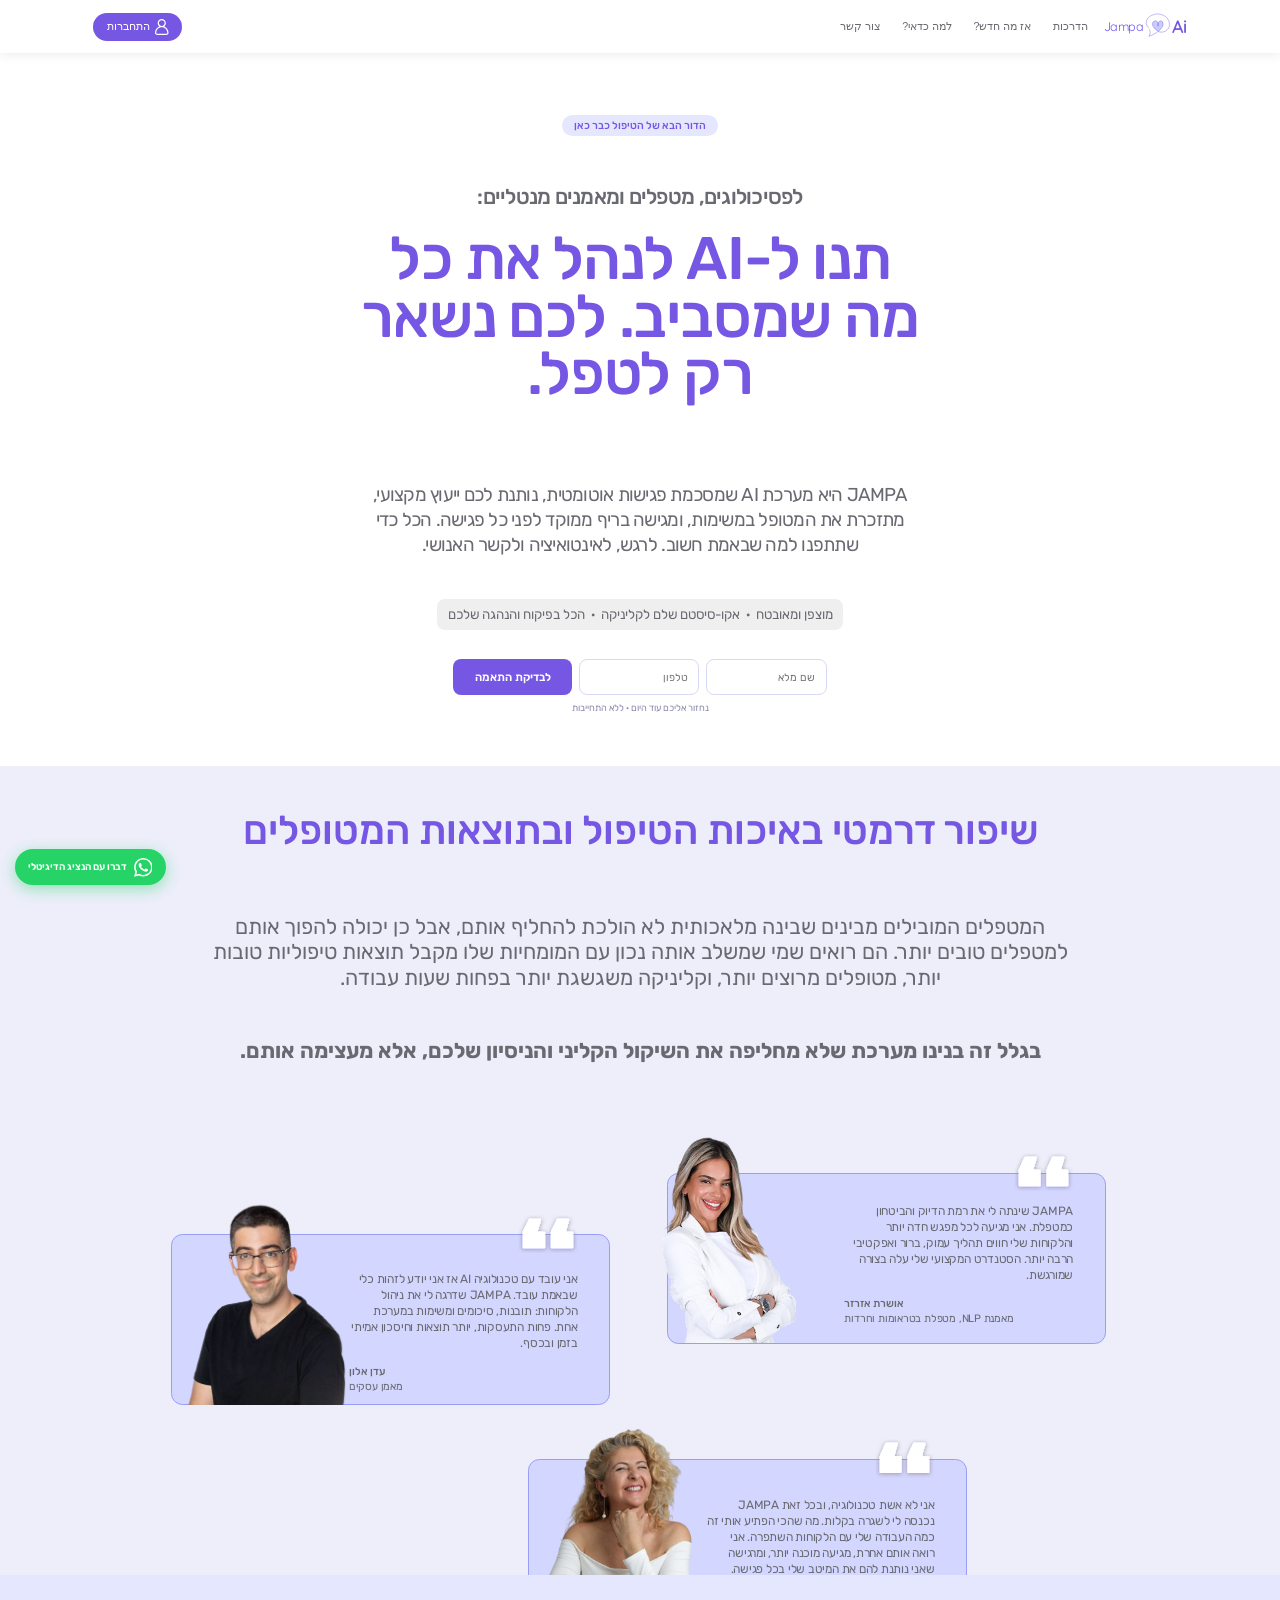
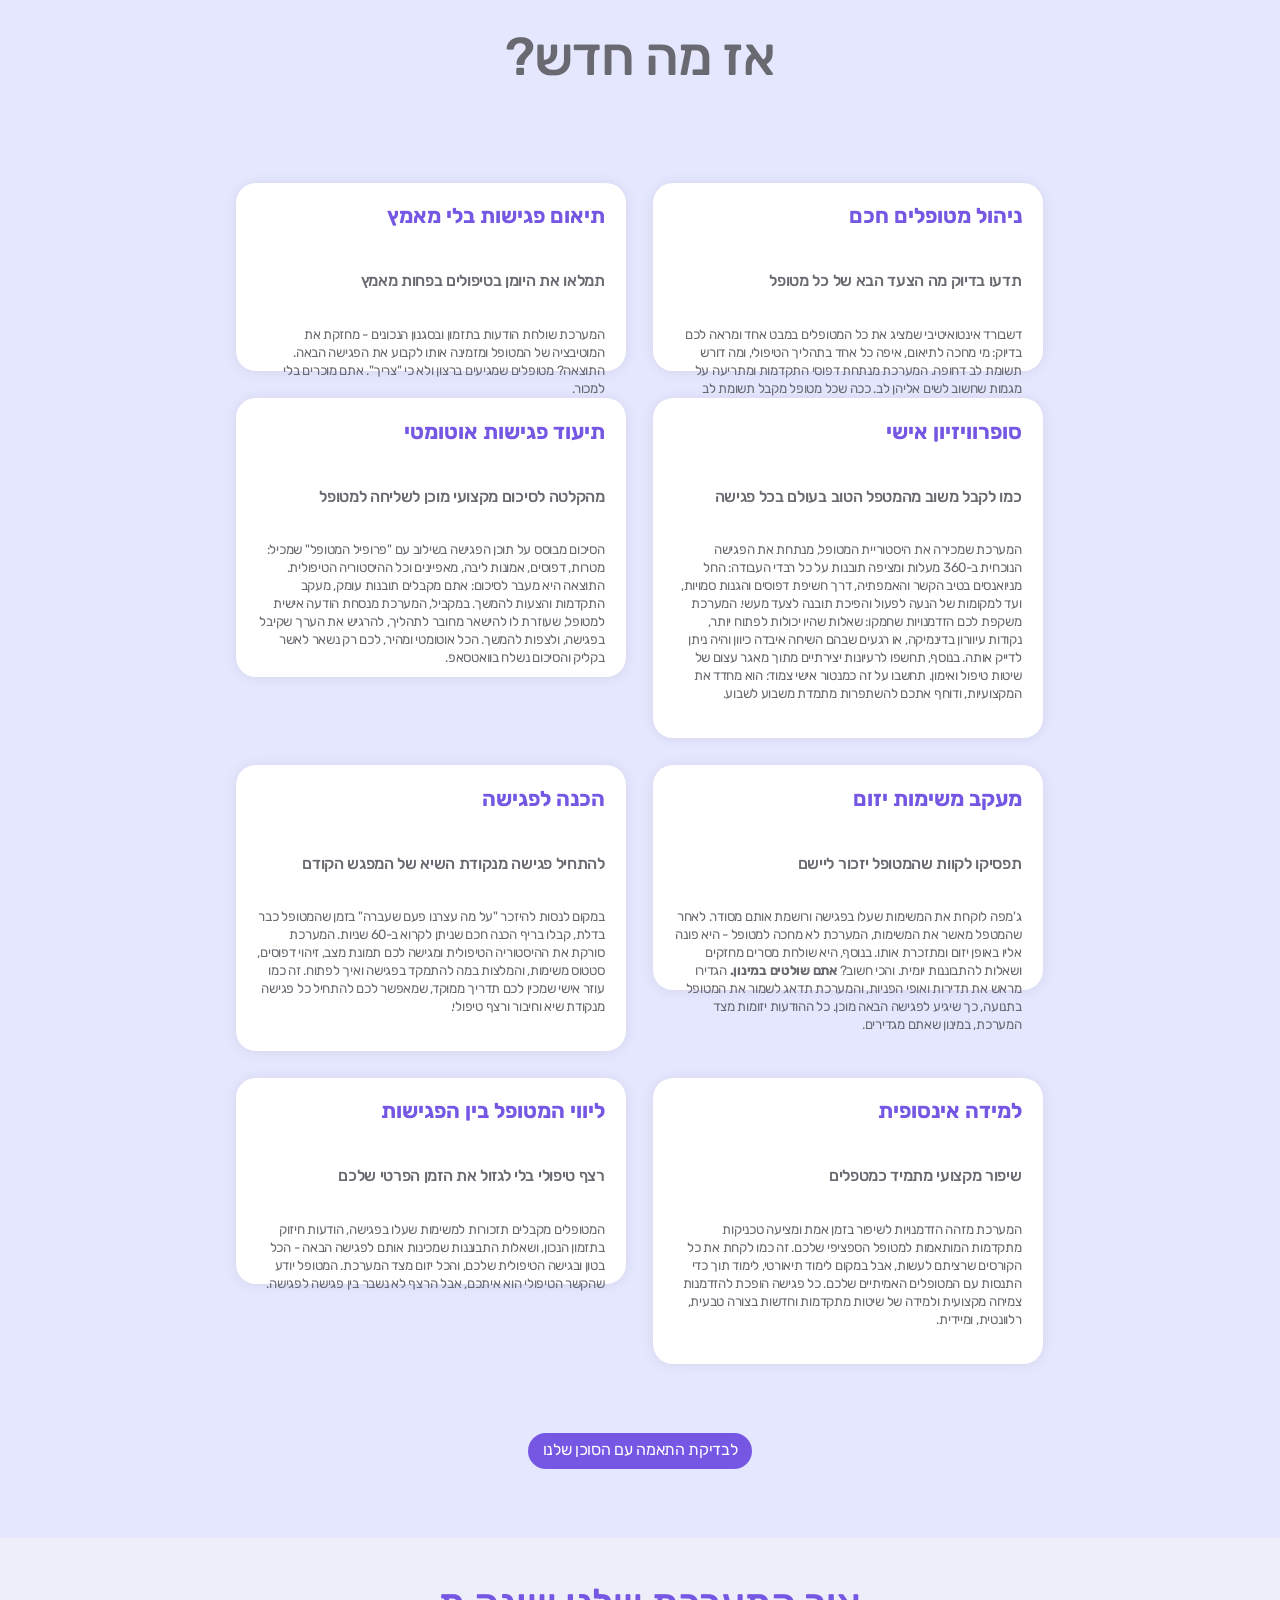
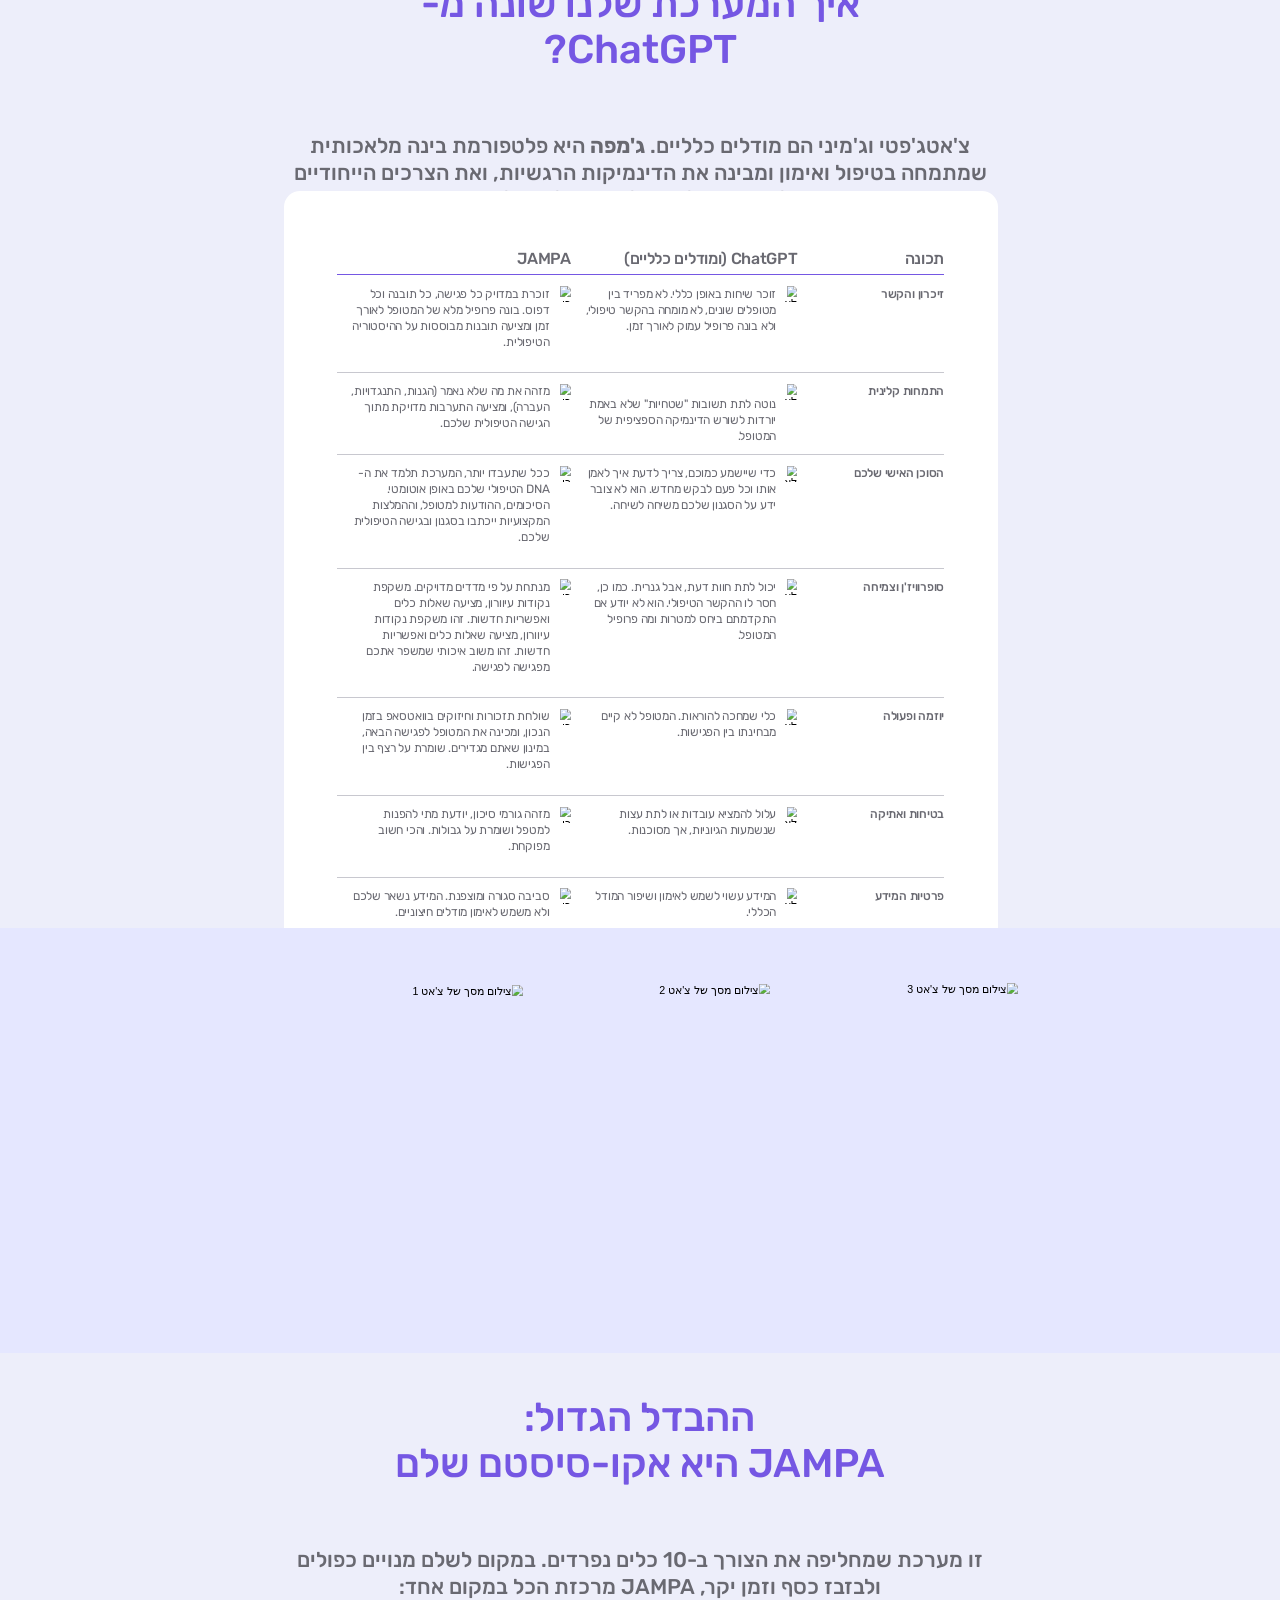
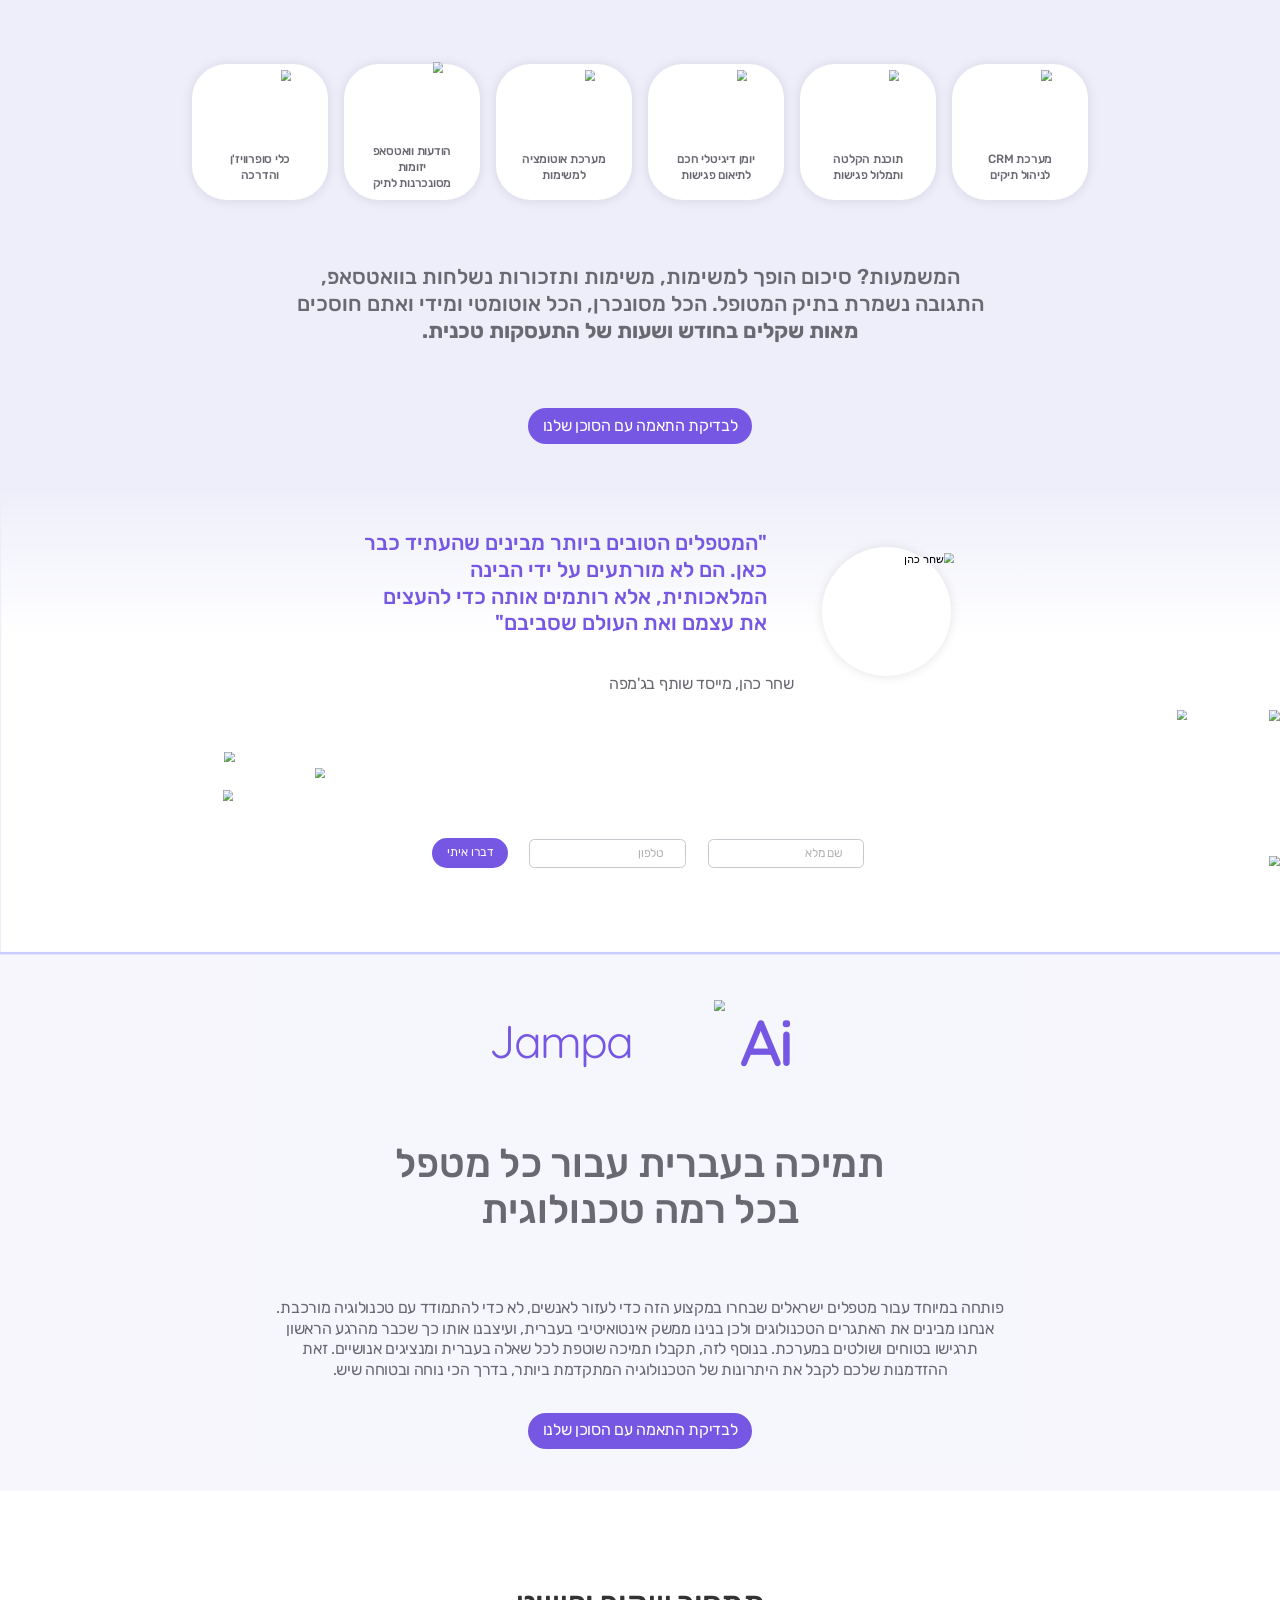
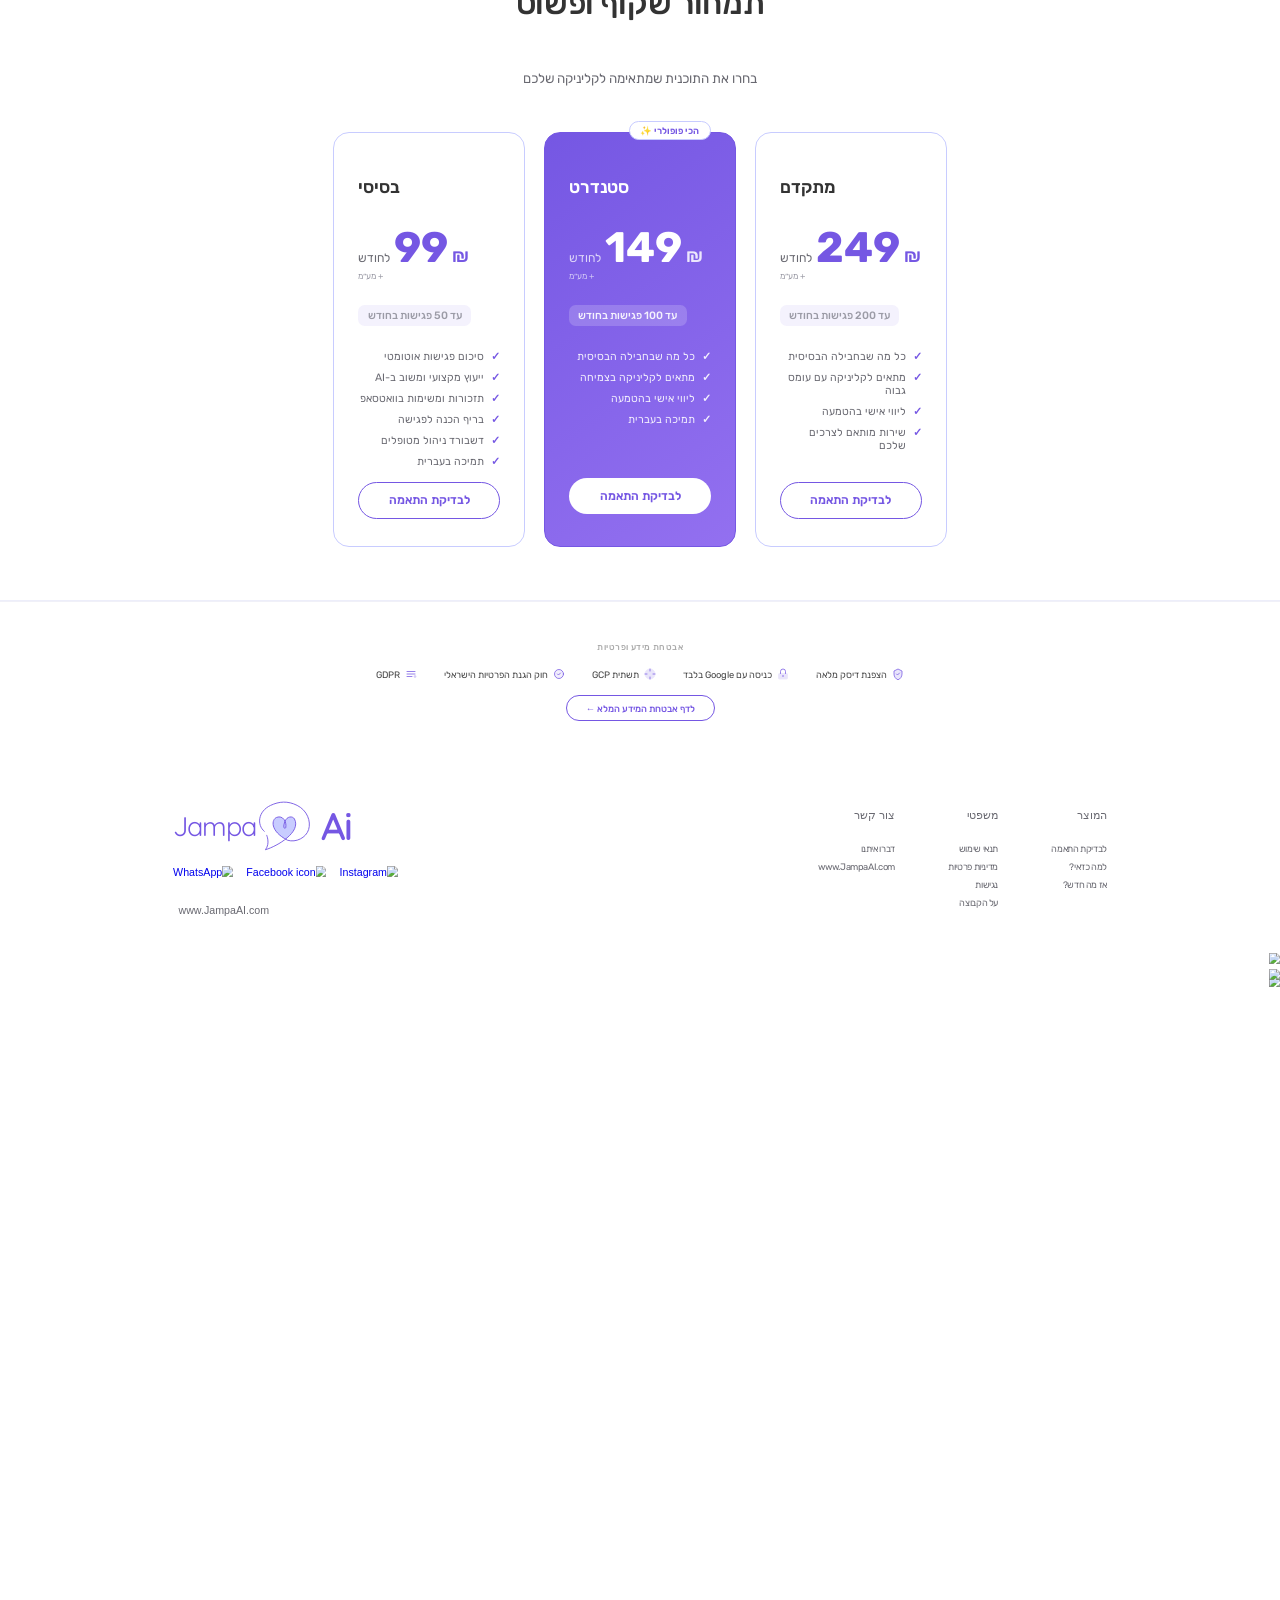
==== commit bcba3598: "Add hero forms + WhatsApp button, remove email field, restructure pricing (3 tiers, popular=149)" ====
--- a/index.html
+++ b/index.html
@@ -78,11 +78,17 @@
                 <div style="background:#efefef;border-radius:12px;padding:12px 16px;text-align:center;">
                     <p style="font-family:'Rubik',Helvetica;font-size:20px;font-weight:400;color:#696971;margin:0;direction:rtl;">מוצפן ומאובטח &nbsp;·&nbsp; אקו-סיסטם שלם לקליניקה &nbsp;·&nbsp; הכל בפיקוח והנהגה שלכם</p>
                 </div>
-                <div class="div">
-                    <a href="#contact" class="buttons" aria-label="לבדיקת התאמה">
-                        <span class="title-2">לבדיקת התאמה</span>
-                    </a>
-                </div>
+                <form action="https://api.web3forms.com/submit" method="POST" style="margin-top:12px;width:100%;max-width:560px;">
+                    <input type="hidden" name="access_key" value="a7ad0565-dc76-455c-84a5-2ab398c0cc5f">
+                    <input type="hidden" name="subject" value="פנייה חדשה מ-Hero (אתר JAMPA)">
+                    <input type="hidden" name="botcheck" value="">
+                    <div style="display:flex;gap:10px;flex-wrap:wrap;direction:rtl;">
+                        <input type="text" name="name" placeholder="שם מלא" required aria-label="שם מלא" style="flex:1;min-width:160px;height:54px;border:1.5px solid #d7d9f5;border-radius:12px;padding:0 16px;font-family:'Rubik',Helvetica;font-size:16px;direction:rtl;outline:none;background:#fff;"/>
+                        <input type="tel" name="phone" placeholder="טלפון" required aria-label="טלפון" style="flex:1;min-width:160px;height:54px;border:1.5px solid #d7d9f5;border-radius:12px;padding:0 16px;font-family:'Rubik',Helvetica;font-size:16px;direction:rtl;outline:none;background:#fff;"/>
+                        <button type="submit" style="height:54px;background:#7557E3;color:#fff;border:none;border-radius:12px;padding:0 32px;font-family:'Rubik',Helvetica;font-size:17px;font-weight:600;cursor:pointer;white-space:nowrap;">לבדיקת התאמה</button>
+                    </div>
+                    <p style="font-family:'Rubik',Helvetica;font-size:14px;color:#8888aa;margin:10px 0 0 0;direction:rtl;text-align:center;">נחזור אליכם עוד היום · ללא התחייבות</p>
+                </form>
             </div>
             <div class="vector-wrapper" aria-hidden="true"><img class="vector" src="https://jampa-landing.web.app/img/vector-1-1.svg" alt=""/></div>
             <div class="img-wrapper" aria-hidden="true"><img class="img" src="https://jampa-landing.web.app/img/vector-1-2.svg" alt=""/></div>
@@ -501,19 +507,6 @@
                             />
                         </div>
                     </div>
-                    <div class="text-field-3">
-                        <label for="email-desktop" class="text"></label>
-                        <div class="frame-31">
-                            <input
-                                    type="email"
-                                    id="email-desktop"
-                                    name="email"
-                                    class="title-28"
-                                    placeholder="דוא״ל"
-                                    required
-                            />
-                        </div>
-                    </div>
                     <div class="rectangle-3"></div>
                 </form>
             </div>
@@ -573,8 +566,7 @@
                     <p class="pricing-subtitle">בחרו את התוכנית שמתאימה לקליניקה שלכם</p>
                 </div>
                 <div class="pricing-cards">
-                    <div class="pricing-card pricing-card--featured">
-                        <div class="pricing-tag">מתחילים ✨</div>
+                    <div class="pricing-card">
                         <h3 class="pricing-plan-name">בסיסי</h3>
                         <div class="pricing-price-wrap">
                             <div class="pricing-price-row">
@@ -593,10 +585,29 @@
                             <li>דשבורד ניהול מטופלים</li>
                             <li>תמיכה בעברית</li>
                         </ul>
+                        <a href="#contact" class="pricing-btn pricing-btn--outline">לבדיקת התאמה</a>
+                    </div>
+                    <div class="pricing-card pricing-card--featured">
+                        <div class="pricing-tag">הכי פופולרי ✨</div>
+                        <h3 class="pricing-plan-name">סטנדרט</h3>
+                        <div class="pricing-price-wrap">
+                            <div class="pricing-price-row">
+                                <span class="pricing-currency">₪</span>
+                                <span class="pricing-amount">149</span>
+                                <span class="pricing-period">לחודש</span>
+                            </div>
+                            <span class="pricing-vat">+ מע״מ</span>
+                        </div>
+                        <p class="pricing-limit">עד 100 פגישות בחודש</p>
+                        <ul class="pricing-features-list">
+                            <li>כל מה שבחבילה הבסיסית</li>
+                            <li>מתאים לקליניקה בצמיחה</li>
+                            <li>ליווי אישי בהטמעה</li>
+                            <li>תמיכה בעברית</li>
+                        </ul>
                         <a href="#contact" class="pricing-btn pricing-btn--filled">לבדיקת התאמה</a>
                     </div>
                     <div class="pricing-card">
-                        <div class="pricing-tag">הכי פופולרי ✨</div>
                         <h3 class="pricing-plan-name">מתקדם</h3>
                         <div class="pricing-price-wrap">
                             <div class="pricing-price-row">
@@ -614,20 +625,6 @@
                             <li>שירות מותאם לצרכים שלכם</li>
                         </ul>
                         <a href="#contact" class="pricing-btn pricing-btn--outline">לבדיקת התאמה</a>
-                    </div>
-                    <div class="pricing-card">
-                        <h3 class="pricing-plan-name">קליניקה גדולה</h3>
-                        <div class="pricing-price-wrap">
-                            <span class="pricing-amount pricing-amount--custom">הצעת מחיר אישית</span>
-                        </div>
-                        <p class="pricing-limit">מעל 200 פגישות בחודש</p>
-                        <ul class="pricing-features-list">
-                            <li>כל מה שבתוכנית מתקדם</li>
-                            <li>מחיר מותאם לנפח הפעילות</li>
-                            <li>ליווי אישי בהטמעה</li>
-                            <li>שירות מותאם לצרכים שלכם</li>
-                        </ul>
-                        <a href="#contact" class="pricing-btn pricing-btn--outline">דברו איתנו</a>
                     </div>
                 </div>
             </div>
@@ -755,10 +752,17 @@
                 <div style="background:#efefef;border-radius:12px;padding:8px 12px;text-align:center;">
                     <p style="font-family:'Rubik',Helvetica;font-size:13px;font-weight:400;color:#696971;margin:0;direction:rtl;">מוצפן ומאובטח · אקו-סיסטם שלם לקליניקה · הכל בפיקוח והנהגה שלכם</p>
                 </div>
-                <div class="div" style="margin-top:16px;">
-                    <a href="#contact" class="buttons" aria-label="לבדיקת התאמה"><span
-                            class="title-2">לבדיקת התאמה</span></a>
-                </div>
+                <form action="https://api.web3forms.com/submit" method="POST" style="margin-top:16px;width:100%;">
+                    <input type="hidden" name="access_key" value="a7ad0565-dc76-455c-84a5-2ab398c0cc5f">
+                    <input type="hidden" name="subject" value="פנייה חדשה מ-Hero מובייל (אתר JAMPA)">
+                    <input type="hidden" name="botcheck" value="">
+                    <div style="display:flex;flex-direction:column;gap:10px;direction:rtl;">
+                        <input type="text" name="name" placeholder="שם מלא" required aria-label="שם מלא" style="width:100%;height:52px;border:1.5px solid #d7d9f5;border-radius:12px;padding:0 16px;font-family:'Rubik',Helvetica;font-size:16px;direction:rtl;outline:none;background:#fff;box-sizing:border-box;"/>
+                        <input type="tel" name="phone" placeholder="טלפון" required aria-label="טלפון" style="width:100%;height:52px;border:1.5px solid #d7d9f5;border-radius:12px;padding:0 16px;font-family:'Rubik',Helvetica;font-size:16px;direction:rtl;outline:none;background:#fff;box-sizing:border-box;"/>
+                        <button type="submit" style="width:100%;height:54px;background:#7557E3;color:#fff;border:none;border-radius:12px;font-family:'Rubik',Helvetica;font-size:17px;font-weight:600;cursor:pointer;">לבדיקת התאמה</button>
+                    </div>
+                    <p style="font-family:'Rubik',Helvetica;font-size:13px;color:#8888aa;margin:10px 0 0 0;direction:rtl;text-align:center;">נחזור אליכם עוד היום · ללא התחייבות</p>
+                </form>
             </div>
             <div class="vector-wrapper" aria-hidden="true"><img class="vector" src="https://jampa-landing.web.app/img/vector-1-1.svg" alt=""/></div>
             <div class="img-wrapper" aria-hidden="true"><img class="img" src="https://jampa-landing.web.app/img/vector-1-2.svg" alt=""/></div>
@@ -1217,20 +1221,6 @@
                                 name="phone"
                                 class="title-22"
                                 placeholder="טלפון"
-                                required
-                                aria-required="true"
-                        />
-                    </div>
-                </div>
-                <div class="text-field">
-                    <label for="email-mobile" class="text">דוא״ל</label>
-                    <div class="frame-30">
-                        <input
-                                type="email"
-                                id="email-mobile"
-                                name="email"
-                                class="title-22"
-                                placeholder="דוא״ל"
                                 required
                                 aria-required="true"
                         />
@@ -1301,8 +1291,7 @@
                     <p class="pricing-subtitle">בחרו את התוכנית שמתאימה לקליניקה שלכם</p>
                 </div>
                 <div class="pricing-cards pricing-cards--mobile">
-                    <div class="pricing-card pricing-card--featured">
-                        <div class="pricing-tag">מתחילים ✨</div>
+                    <div class="pricing-card">
                         <h3 class="pricing-plan-name">בסיסי</h3>
                         <div class="pricing-price-wrap">
                             <div class="pricing-price-row">
@@ -1321,10 +1310,29 @@
                             <li>דשבורד ניהול מטופלים</li>
                             <li>תמיכה בעברית</li>
                         </ul>
+                        <a href="#contact" class="pricing-btn pricing-btn--outline">לבדיקת התאמה</a>
+                    </div>
+                    <div class="pricing-card pricing-card--featured">
+                        <div class="pricing-tag">הכי פופולרי ✨</div>
+                        <h3 class="pricing-plan-name">סטנדרט</h3>
+                        <div class="pricing-price-wrap">
+                            <div class="pricing-price-row">
+                                <span class="pricing-currency">₪</span>
+                                <span class="pricing-amount">149</span>
+                                <span class="pricing-period">לחודש</span>
+                            </div>
+                            <span class="pricing-vat">+ מע״מ</span>
+                        </div>
+                        <p class="pricing-limit">עד 100 פגישות בחודש</p>
+                        <ul class="pricing-features-list">
+                            <li>כל מה שבחבילה הבסיסית</li>
+                            <li>מתאים לקליניקה בצמיחה</li>
+                            <li>ליווי אישי בהטמעה</li>
+                            <li>תמיכה בעברית</li>
+                        </ul>
                         <a href="#contact" class="pricing-btn pricing-btn--filled">לבדיקת התאמה</a>
                     </div>
                     <div class="pricing-card">
-                        <div class="pricing-tag">הכי פופולרי ✨</div>
                         <h3 class="pricing-plan-name">מתקדם</h3>
                         <div class="pricing-price-wrap">
                             <div class="pricing-price-row">
@@ -1342,20 +1350,6 @@
                             <li>שירות מותאם לצרכים שלכם</li>
                         </ul>
                         <a href="#contact" class="pricing-btn pricing-btn--outline">לבדיקת התאמה</a>
-                    </div>
-                    <div class="pricing-card">
-                        <h3 class="pricing-plan-name">קליניקה גדולה</h3>
-                        <div class="pricing-price-wrap">
-                            <span class="pricing-amount pricing-amount--custom">הצעת מחיר אישית</span>
-                        </div>
-                        <p class="pricing-limit">מעל 200 פגישות בחודש</p>
-                        <ul class="pricing-features-list">
-                            <li>כל מה שבתוכנית מתקדם</li>
-                            <li>מחיר מותאם לנפח הפעילות</li>
-                            <li>ליווי אישי בהטמעה</li>
-                            <li>שירות מותאם לצרכים שלכם</li>
-                        </ul>
-                        <a href="#contact" class="pricing-btn pricing-btn--outline">דברו איתנו</a>
                     </div>
                 </div>
             </div>
@@ -1790,5 +1784,16 @@
 
 </script>
 
+<!-- WhatsApp floating button -->
+<a href="https://wa.me/972552864359?text=%D7%94%D7%99%D7%99!%20%D7%90%D7%A9%D7%9E%D7%97%20%D7%9C%D7%A4%D7%A8%D7%98%D7%99%D7%9D%20%D7%A0%D7%95%D7%A1%D7%A4%D7%99%D7%9D%20%D7%A2%D7%9C%20JAMPA" target="_blank" rel="noopener noreferrer" class="wa-float" aria-label="דברו עם הנציג הדיגיטלי בוואטסאפ">
+    <svg viewBox="0 0 24 24" fill="#fff" width="28" height="28" aria-hidden="true"><path d="M17.472 14.382c-.297-.149-1.758-.867-2.03-.967-.273-.099-.471-.148-.67.15-.197.297-.767.966-.94 1.164-.173.199-.347.223-.644.075-.297-.15-1.255-.463-2.39-1.475-.883-.788-1.48-1.761-1.653-2.059-.173-.297-.018-.458.13-.606.134-.133.298-.347.446-.52.149-.174.198-.298.298-.497.099-.198.05-.371-.025-.52-.075-.149-.669-1.612-.916-2.207-.242-.579-.487-.5-.669-.51l-.57-.01c-.198 0-.52.074-.792.372-.272.297-1.04 1.016-1.04 2.479 0 1.462 1.065 2.875 1.213 3.074.149.198 2.096 3.2 5.077 4.487.709.306 1.262.489 1.694.625.712.227 1.36.195 1.872.118.571-.085 1.758-.719 2.006-1.413.248-.694.248-1.29.173-1.414-.074-.124-.272-.198-.57-.347m-5.421 7.403h-.004a9.87 9.87 0 0 1-5.031-1.378l-.361-.214-3.741.982.998-3.648-.235-.374a9.86 9.86 0 0 1-1.51-5.26c.002-5.45 4.436-9.884 9.888-9.884 2.64 0 5.122 1.03 6.988 2.898a9.825 9.825 0 0 1 2.893 6.994c-.003 5.45-4.437 9.884-9.885 9.884m8.413-18.297A11.815 11.815 0 0 0 12.05 0C5.495 0 .16 5.335.157 11.892c0 2.096.547 4.142 1.588 5.945L.057 24l6.305-1.654a11.882 11.882 0 0 0 5.683 1.448h.005c6.554 0 11.89-5.335 11.893-11.893a11.821 11.821 0 0 0-3.48-8.413Z"/></svg>
+    <span class="wa-float__label">דברו עם הנציג הדיגיטלי</span>
+</a>
+<style>
+.wa-float{position:fixed;bottom:22px;left:22px;z-index:99999;display:flex;align-items:center;gap:10px;background:#25D366;color:#fff;text-decoration:none;padding:13px 20px;border-radius:50px;box-shadow:0 6px 22px rgba(37,211,102,.45);font-family:'Rubik',Helvetica,sans-serif;font-size:15px;font-weight:600;direction:rtl;transition:transform .2s,box-shadow .2s;}
+.wa-float:hover{transform:translateY(-2px);box-shadow:0 10px 28px rgba(37,211,102,.55);}
+.wa-float svg{flex-shrink:0;}
+@media(max-width:600px){.wa-float{padding:14px;bottom:16px;left:16px;}.wa-float__label{display:none;}}
+</style>
 </body>
 </html>
